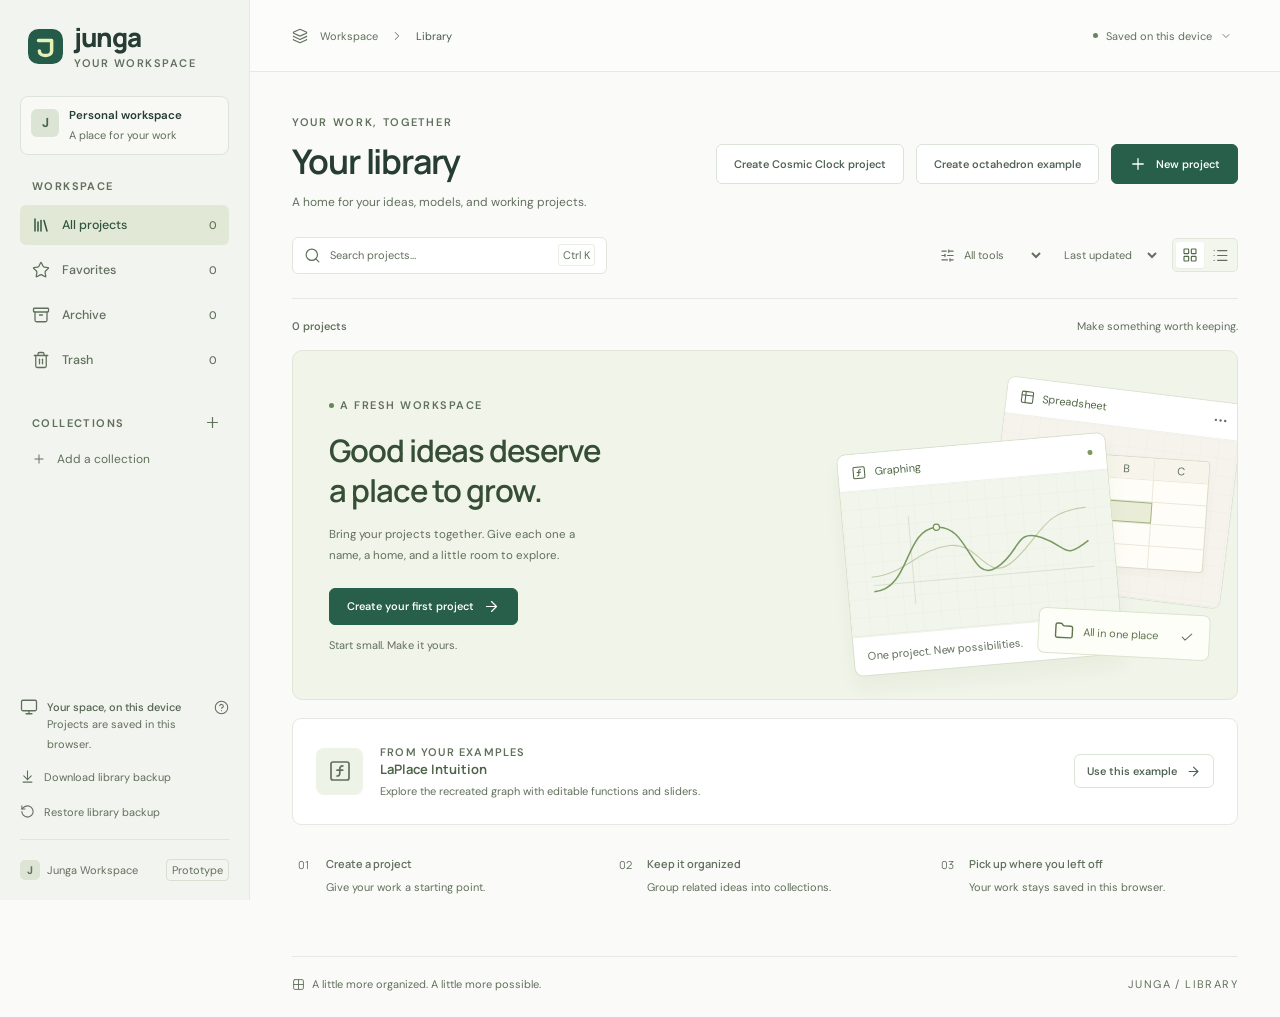
==== JungaWorkspace/index.html @ 8c6bad1d "Vendor Junga Workspace's built output instead of the source submodule The submodule tracked JungaWor" ====
<!doctype html>
<html lang="en">
  <head>
    <meta charset="UTF-8" />
    <meta name="viewport" content="width=device-width, initial-scale=1.0" />
    <meta name="theme-color" content="#f7f8f5" />
    <meta
      name="description"
      content="Your projects, models, and ideas, together in Junga Workspace."
    />
    <link rel="icon" type="image/svg+xml" href="./favicon.svg" />
    <title>Junga Workspace</title>
    <script type="module" crossorigin src="./assets/index-JwbHc0Yr.js"></script>
    <link rel="stylesheet" crossorigin href="./assets/index-D4PPomew.css">
  </head>
  <body>
    <div id="root"></div>
  </body>
</html>
---- JungaWorkspace/assets/index-D4PPomew.css ----
.code-project-overview{grid-template-columns:minmax(0,1.1fr) minmax(0,1fr);gap:32px;margin-top:32px;display:grid}.code-project-overview section>p{color:var(--muted);margin-bottom:20px;line-height:1.7}.code-project-overview .code-manifest-version{margin:22px 0 12px;font-size:12px}.code-project-overview .code-inventory{border:1px solid var(--border);background:#fff;border-radius:10px;margin:10px 0;overflow:hidden}.code-project-overview .code-inventory summary{cursor:pointer;padding:16px;font-weight:600}.code-project-overview .code-inventory summary span{float:right;color:var(--muted);font-size:12px;font-weight:400}.code-project-overview .code-inventory ul{margin:0;padding:0 16px 16px;list-style:none}.code-project-overview .code-inventory li{border-top:1px solid var(--border);padding:12px 0}.code-project-overview code{overflow-wrap:anywhere;font-size:11px}.code-project-overview .code-inventory p{color:var(--muted);margin-top:5px;font-size:12px;line-height:1.6}.code-project-overview .code-source-link{color:var(--green);margin:16px 0;text-decoration:underline;display:block}.code-project-overview .code-repository-note{background:var(--soft);border-radius:8px;padding:16px;font-size:12px}.code-project-overview .code-output-card{border:1px solid var(--border);background:#fff;border-radius:12px;margin:20px 0;overflow:hidden}.code-project-overview .code-output-art{background:radial-gradient(#213746,#0c1720 75%);place-items:center;height:160px;display:grid}.code-project-overview .code-output-art>div{background:linear-gradient(90deg,#0000 35%,#020914ed),url(../assets/cosmic-clock/earth-day.jpg) 50%/250px 125px;border-radius:50%;width:124px;height:124px;transform:rotate(-23.4deg);box-shadow:-2px 0 10px #519bba66,inset 10px 0 18px #59a8d133}.code-project-overview .code-output-body{padding:22px}.code-project-overview .code-output-medium{color:var(--muted);justify-content:space-between;font-size:11px;display:flex}.code-project-overview .code-output-medium span{background:var(--soft);color:var(--green);border-radius:9px;padding:2px 8px}.code-project-overview .code-output-body h3{margin:12px 0 8px;font-size:23px}.code-project-overview .code-output-body p{color:var(--muted);line-height:1.7}.code-project-overview .code-output-actions{flex-wrap:wrap;gap:10px;margin-top:20px;display:flex}.code-output-settings .code-settings-grid{grid-template-columns:repeat(auto-fit,minmax(160px,1fr));gap:12px;display:grid}.code-output-settings .code-check{flex-direction:row;align-items:center;gap:10px;margin-top:14px}.code-output-settings .code-check input{width:18px;height:18px}.code-output-settings .field-hint{margin-bottom:12px}.project-art.code-art{color:#f0f3e7;background:radial-gradient(#324f43,#1b3429);place-items:center;font:48px monospace;display:grid}@media (width<=1000px){.code-project-overview{grid-template-columns:1fr}}@font-face{font-family:DM Mono;font-style:normal;font-display:swap;font-weight:400;src:url(./dm-mono-latin-ext-400-normal-C2zvOubV.woff2)format("woff2"),url(./dm-mono-latin-ext-400-normal-1aZr6b2b.woff)format("woff");unicode-range:U+100-2BA,U+2BD-2C5,U+2C7-2CC,U+2CE-2D7,U+2DD-2FF,U+304,U+308,U+329,U+1D00-1DBF,U+1E00-1E9F,U+1EF2-1EFF,U+2020,U+20A0-20AB,U+20AD-20C0,U+2113,U+2C60-2C7F,U+A720-A7FF}@font-face{font-family:DM Mono;font-style:normal;font-display:swap;font-weight:400;src:url(./dm-mono-latin-400-normal-4GdczIuU.woff2)format("woff2"),url(./dm-mono-latin-400-normal--0xN8mdc.woff)format("woff");unicode-range:U+??,U+131,U+152-153,U+2BB-2BC,U+2C6,U+2DA,U+2DC,U+304,U+308,U+329,U+2000-206F,U+20AC,U+2122,U+2191,U+2193,U+2212,U+2215,U+FEFF,U+FFFD}@font-face{font-family:Instrument Serif;font-style:normal;font-display:swap;font-weight:400;src:url(./instrument-serif-latin-ext-400-normal-C2je3j2s.woff2)format("woff2"),url(./instrument-serif-latin-ext-400-normal-CFCUzsTy.woff)format("woff");unicode-range:U+100-2BA,U+2BD-2C5,U+2C7-2CC,U+2CE-2D7,U+2DD-2FF,U+304,U+308,U+329,U+1D00-1DBF,U+1E00-1E9F,U+1EF2-1EFF,U+2020,U+20A0-20AB,U+20AD-20C0,U+2113,U+2C60-2C7F,U+A720-A7FF}@font-face{font-family:Instrument Serif;font-style:normal;font-display:swap;font-weight:400;src:url(./instrument-serif-latin-400-normal-DnYpCC2O.woff2)format("woff2"),url(./instrument-serif-latin-400-normal-BVbkICAY.woff)format("woff");unicode-range:U+??,U+131,U+152-153,U+2BB-2BC,U+2C6,U+2DA,U+2DC,U+304,U+308,U+329,U+2000-206F,U+20AC,U+2122,U+2191,U+2193,U+2212,U+2215,U+FEFF,U+FFFD}.output-page{background:#080f15;min-height:100dvh}.output-header{z-index:3;color:#263c34;background:#fafbf9;border-bottom:1px solid #e4e9e2;flex-wrap:wrap;justify-content:space-between;align-items:center;gap:14px;min-height:64px;padding:18px 32px;display:flex;position:sticky;top:0}.output-header a,.output-header span{align-items:center;gap:8px;display:inline-flex}.output-header a{font-weight:600}.output-header span{font-size:12px}.output-page .empty-state{background:#fafbf9;padding:100px 24px}.cosmic-clock-viewer{color:#eef0e9;background:radial-gradient(at 38% 35%,#152330 0%,#0a131d 43%,#080f15 75%);min-height:calc(100dvh - 64px);padding:38px clamp(20px,4vw,64px) 24px}.cosmic-clock-viewer .cc-eyebrow{letter-spacing:.2em;color:#bdc9ce;font-size:10px;font-weight:500}.cosmic-clock-viewer .cc-intro{max-width:780px}.cosmic-clock-viewer .cc-intro h1{letter-spacing:-.025em;margin:8px 0;font-family:Instrument Serif,Georgia,serif;font-size:clamp(42px,5vw,70px);font-weight:400;line-height:1}.cosmic-clock-viewer .cc-intro>p:last-child{color:#bdc9ce;max-width:620px;line-height:1.7}.cosmic-clock-viewer .cc-experience{grid-template-columns:minmax(0,1fr) 300px;align-items:center;gap:32px;display:grid}.cosmic-clock-viewer .cc-globe-wrap{min-width:0;position:relative}.cosmic-clock-viewer .cc-globe{touch-action:none;cursor:grab;outline-offset:-3px;border-radius:16px;width:100%;height:clamp(430px,60vh,680px);position:relative}.cosmic-clock-viewer .cc-globe:active{cursor:grabbing}.cosmic-clock-viewer .cc-globe canvas{position:absolute;inset:0;width:100%!important;height:100%!important}.cosmic-clock-viewer .cc-globe:focus-visible{outline:2px solid #d9ba83}.cosmic-clock-viewer .cc-instructions{text-align:center;color:#afbec8;margin:0 0 14px;font-size:11px;line-height:1.8}.cosmic-clock-viewer button,.cosmic-clock-viewer input,.cosmic-clock-viewer select{color:#ecede8;background:#15212c;border:1px solid #52606a;border-radius:7px;min-height:40px;padding:9px 12px}.cosmic-clock-viewer input::placeholder{color:#aebdc8}.cosmic-clock-viewer input,.cosmic-clock-viewer select{--lightningcss-light: ;--lightningcss-dark:initial;color-scheme:dark;width:100%;min-width:0}.cosmic-clock-viewer label{color:#c5ced1;flex-direction:column;gap:7px;font-size:12px;display:flex}.cosmic-clock-viewer button:hover{background:#263846}.cosmic-clock-viewer button[aria-pressed=true]{color:#f8d6a0;background:#302e27;border-color:#b99a69}.cosmic-clock-viewer :is(button,a,input,select,summary):focus-visible{outline-offset:3px;outline:2px solid #f8d6a0}.cosmic-clock-viewer .cc-view-actions{flex-wrap:wrap;justify-content:center;gap:10px;display:flex}.cosmic-clock-viewer .cc-loading{text-align:center;pointer-events:none;background:#13212ce8;border:1px solid #3a4b57;border-radius:12px;padding:24px;line-height:1.6;position:absolute;inset:36% 10% auto}.cosmic-clock-viewer .cc-tooltip{pointer-events:none;background:#14232feb;border:1px solid #76838b;border-radius:8px;gap:6px;width:176px;padding:10px 14px;display:grid;position:absolute}.cosmic-clock-viewer .cc-tooltip span{color:#f8d6a0;font-family:DM Mono,monospace}.cosmic-clock-viewer .cc-inspector{border-left:1px solid #394754;padding:28px 0 28px 28px}.cosmic-clock-viewer .cc-inspector h2{margin:14px 0 4px;font-family:Instrument Serif,Georgia,serif;font-size:38px;font-weight:400}.cosmic-clock-viewer .cc-zone-id{color:#bac8d0;overflow-wrap:anywhere;font-size:11px}.cosmic-clock-viewer .cc-local-time{letter-spacing:-.055em;margin:24px 0 8px;font-family:DM Mono,monospace;font-size:clamp(28px,3.4vw,43px)}.cosmic-clock-viewer .cc-inspector>p{line-height:1.6}.cosmic-clock-viewer .cc-offset{color:#f8d6a0;justify-content:space-between;margin-top:12px;font-size:12px;display:flex}.cosmic-clock-viewer .cc-selection-hint{color:#bac8d0;min-height:55px;margin:18px 0;font-size:12px}.cosmic-clock-viewer .cc-search{margin-top:22px}.cosmic-clock-viewer .cc-facts{color:#bac8d0;border-top:1px solid #394754;justify-content:space-between;margin-top:25px;padding-top:20px;font-size:11px;display:flex}.cosmic-clock-viewer .cc-facts span{gap:6px;display:grid}.cosmic-clock-viewer .cc-facts strong{color:#e5e6df;font-size:19px;font-weight:400}.cosmic-clock-viewer .cc-time-controls{border-block:1px solid #394754;flex-wrap:wrap;justify-content:space-between;align-items:end;gap:24px;margin-top:28px;padding:25px 0;display:flex}.cosmic-clock-viewer .cc-moment{align-self:center;gap:12px;display:grid}.cosmic-clock-viewer .cc-moment time{font-family:DM Mono,monospace;font-size:12px}.cosmic-clock-viewer .cc-playback,.cosmic-clock-viewer .cc-date-form{flex-wrap:wrap;align-items:end;gap:8px;display:flex}.cosmic-clock-viewer .cc-playback label{min-width:112px}.cosmic-clock-viewer .cc-date-form [role=alert]{color:#ffbea8;flex-basis:100%}.cosmic-clock-viewer .cc-footer{color:#afbec8;flex-wrap:wrap;justify-content:space-between;gap:16px;margin-top:20px;font-size:11px;line-height:1.8;display:flex}.cosmic-clock-viewer .cc-footer details{max-width:650px}.cosmic-clock-viewer .cc-footer summary{cursor:pointer;color:#e5e6df}.cosmic-clock-viewer .cc-footer details p{margin-top:12px}.cosmic-clock-viewer .cc-footer a{color:#f8d6a0;margin:12px 16px 0 0;text-decoration:underline;display:inline-block}@media (width<=760px){.output-header{padding:16px 20px}.output-header span{flex-basis:100%}.cosmic-clock-viewer{padding-top:26px}.cosmic-clock-viewer .cc-experience{grid-template-columns:1fr;gap:28px}.cosmic-clock-viewer .cc-globe{height:390px}.cosmic-clock-viewer .cc-inspector{border-top:1px solid #394754;border-left:0;padding:26px 0 0}.cosmic-clock-viewer .cc-local-time{font-size:44px}.cosmic-clock-viewer .cc-time-controls{flex-direction:column;align-items:stretch}.cosmic-clock-viewer .cc-moment{align-self:start}.cosmic-clock-viewer .cc-date-form label{flex:1}}.sr-only{clip-path:inset(50%);white-space:nowrap;border:0;width:1px;height:1px;margin:-1px;padding:0;position:absolute;overflow:hidden}.expression-row.drop-target{box-shadow:inset 0 3px #27664c}.expression-row.is-dragging{opacity:.5}.entry-drag-handle{cursor:grab;touch-action:none;flex-shrink:0}.entry-drag-handle:active{cursor:grabbing}.slider-playback{align-items:center;gap:4px;display:flex}.slider-playback>.icon-button{flex-shrink:0;width:28px;height:28px}.slider-playback .parameter-range{flex:1;min-width:0}.parameter-extents.playback-extents{padding-left:64px}.animation-settings{color:#425839;background:#fff;border:1px solid #dce4d7;border-radius:7px;margin:8px 0;padding:12px;font-size:11px;box-shadow:0 3px 12px #213d2310}.animation-speed{align-items:center;gap:10px;display:flex}.animation-speed>span{margin-right:auto}.animation-speed output{text-align:center;min-width:34px}.animation-settings p{margin:5px 0 10px}.animation-settings label{flex-wrap:wrap;align-items:center;gap:7px;display:flex}.animation-settings select{max-width:100%;font:inherit;color:inherit;background:#fff;border:1px solid #dce4d7;border-radius:4px;padding:6px}.expression-options .color-picker{border:0;min-width:0;margin:12px 0 0;padding:0}.color-picker legend{color:#425839;padding:0;font-size:11px}.color-picker>div{grid-template-columns:repeat(3,minmax(0,1fr));gap:5px;margin-top:7px;display:grid}.expression-options .color-picker label{cursor:pointer;color:#425839;border:1px solid #dde5d9;border-radius:5px;justify-content:flex-start;gap:4px;margin:0;padding:6px 4px;font-size:11px;position:relative}.color-picker label:has(:checked){outline-offset:-2px;background:#eef4e8;outline:2px solid #53764b}.color-picker label:has(:focus-visible){outline-offset:1px;outline:3px solid #31598c}.expression-options .color-picker input{opacity:0;width:1px;height:1px;padding:0;position:absolute}.color-swatch{border-radius:50%;flex-shrink:0;width:12px;height:12px}.curve-label.interactive-label{cursor:grab;-webkit-user-select:none;user-select:none;touch-action:none}.curve-label.interactive-label:active{cursor:grabbing}.curve-label.interactive-label:focus-visible{outline:2px solid #31598c}.label-manager{z-index:5;color:#395335;background:#fff;border:1px solid #bccdb3;border-radius:9px;width:min(285px,100% - 70px);max-height:calc(100% - 28px);padding:14px;font-size:12px;position:absolute;top:14px;left:14px;overflow-y:auto;box-shadow:0 7px 28px #243b2529}.label-manager header{justify-content:space-between;align-items:center;margin-bottom:12px;display:flex}.label-manager h3{margin:0;font-size:14px}.label-manager label{flex-wrap:wrap;align-items:center;gap:7px;margin-bottom:12px;display:flex}.label-manager label>span{margin-left:auto}.label-manager input:not([type=range]),.label-manager select{width:100%;font:inherit;color:inherit;background:#fff;border:1px solid #d5dfcf;border-radius:4px;padding:7px}.label-manager input[type=range]{accent-color:#36664d;width:100%}.label-rotation{align-items:center;gap:10px;display:flex}.label-rotation label{flex:1}.label-manager p{font-size:11px;line-height:1.5}.label-manager footer{justify-content:flex-end;gap:8px;margin-top:14px;display:flex}.label-manager .button{height:auto;padding:8px 12px;font-size:11px}.calculator-main{max-width:none;padding:28px 28px 24px}.calculator-heading{justify-content:space-between;align-items:center;gap:18px;margin-bottom:24px;display:flex}.calculator-heading .back-link{margin-bottom:19px}.calculator-heading .eyebrow{margin-bottom:5px;font-size:11px}.calculator-heading h1{overflow-wrap:anywhere;font-size:27px}.calculator-actions{align-items:center;gap:16px;display:flex}.calculator-actions .button{height:35px;font-size:11px}.history-buttons{border-right:1px solid var(--border);gap:4px;padding-right:13px;display:flex}.graph-workbench{background:#fff;border:1px solid #dce4d7;border-radius:9px;grid-template-columns:310px minmax(0,1fr);display:grid;overflow:hidden}.expression-panel{background:#fcfdfb;border-right:1px solid #dce4d7;flex-direction:column;min-width:0;display:flex}.expression-panel-heading{justify-content:space-between;align-items:center;padding:18px 18px 14px;display:flex}.expression-panel-heading h2{color:#365240;font-size:14px;font-weight:650}.expression-panel-heading>span{color:#64765c;font-size:11px}.graph-add-bar{border-bottom:1px solid #e1e7dc;flex-wrap:wrap;gap:5px;padding:0 12px 15px;display:flex}.graph-add-bar>button{color:#527043;background:#fff;border:1px solid #dce4d7;border-radius:5px;flex:auto;justify-content:center;align-items:center;gap:5px;height:31px;padding:0 5px;font-size:11px;display:flex}.graph-add-bar>button:hover{background:#eef4e8}.expression-list{scrollbar-width:thin;scrollbar-color:#bfcbb6 transparent;max-height:565px;overflow-y:auto}.expression-row{background:#fff;border-bottom:1px solid #e5eadf;padding:14px 17px 15px;position:relative}.expression-row:last-child{border-bottom:0}.expression-row.parameter{background:#f7f9f3}.expression-row.note{background:#fcfbf5}.expression-row.has-error{background:#fff8f5}.expression-row-top{align-items:center;gap:8px;min-height:23px;margin-bottom:9px;display:flex}.expression-number{font-variant-numeric:tabular-nums;color:#596b50;font-size:11px}.entry-kind{letter-spacing:1.2px;color:#596e4d;font-size:11px;font-weight:600}.expression-row-top .icon-button{color:#6a7a60;width:25px;height:23px}.expression-row-top .curve-visibility,.expression-row-top .delete-entry{margin-left:auto}.expression-row-top .curve-visibility+.delete-entry{margin-left:0}.expression-row-top .delete-entry:hover{color:#a34537;background:#faeee8}.formula-input{letter-spacing:-.2px;color:#263f32;background:0 0;border:1px solid #0000;border-radius:4px;width:100%;min-width:0;padding:7px 6px;font-family:Cambria Math,Consolas,monospace;font-size:17px;line-height:1.5}.formula-input:hover{background:#fbfcf8;border-color:#dce5d3}.formula-input:focus{background:#fff;border-color:#80a469;outline:0;box-shadow:0 0 0 2px #dce9d1}.formula-input::placeholder{color:#738368}.formula-input[aria-invalid=true]{border-color:#dcb1a4}.expression-error{color:#963e2c;overflow-wrap:anywhere;margin:9px 0 0;font-size:11px;line-height:1.6}.expression-options{margin-top:9px}.expression-options>summary,.parameter-settings>summary{color:#586f4b;cursor:pointer;align-items:center;gap:6px;width:fit-content;font-size:11px;list-style:none;display:flex}.expression-options>summary::-webkit-details-marker{display:none}.parameter-settings>summary::-webkit-details-marker{display:none}.expression-options[open]>summary{margin-bottom:11px}.expression-options label{color:#607653;justify-content:space-between;align-items:center;gap:10px;margin-top:8px;font-size:11px;display:flex}.expression-options input,.expression-options select{color:#4f6d42;background:#fff;border:1px solid #dbe4d1;border-radius:4px;width:180px;max-width:75%;padding:7px;font-size:11px}.constant-result{color:#537244;margin-top:12px;font-family:Consolas,monospace;font-size:12px}.parameter-definition{color:#3a5432;align-items:center;gap:9px;margin:2px 0 12px;font-family:Cambria Math,Georgia,serif;font-size:19px;display:flex}.parameter-definition input{background:#fff;border:1px solid #dce4d2;border-radius:4px;width:85px;min-width:0;padding:5px 7px;font-family:inherit;font-size:17px}.parameter-definition .parameter-name{text-align:center;background:0 0;border-color:#0000;width:60px;font-style:italic}.parameter-definition .parameter-name:hover,.parameter-definition .parameter-name:focus{background:#fff;border-color:#9caf8c}.parameter-kind{color:#637358;margin-left:auto;font-family:DM Sans Variable,sans-serif;font-size:11px}.parameter-range{accent-color:#36664d;cursor:pointer;width:100%;height:18px;margin:1px 0}.parameter-extents{color:#627451;font-variant-numeric:tabular-nums;justify-content:space-between;margin-bottom:12px;padding:0 2px;font-size:11px;display:flex}.parameter-settings[open]>summary{margin-bottom:14px}.parameter-limits{grid-template-columns:repeat(3,minmax(0,1fr));gap:8px;display:grid}.parameter-limits label{color:#607352;font-size:11px;display:block}.parameter-limits input{color:#365329;background:#fff;border:1px solid #d6e0ce;border-radius:4px;width:100%;margin-top:6px;padding:7px 5px;font-size:11px}.constant-option{color:#58704a;align-items:center;gap:7px;margin:13px 0;font-size:11px;display:flex}.constant-option input{accent-color:#36664d}.parameter-settings .button{width:100%;height:29px;font-size:11px}.expression-row.note textarea{resize:vertical;color:#6b603f;background:0 0;border:1px solid #0000;border-radius:4px;width:100%;min-height:76px;padding:6px;font-size:12px;line-height:1.7;display:block}.expression-row.note textarea:focus{background:#fffefb;border-color:#c4b98f;outline:0}.expression-row.note textarea::placeholder{color:#766b4d}.expression-panel-footer{background:#f5f8ef;border-top:1px solid #e0e7d7;flex-direction:column;gap:11px;margin-top:auto;padding:14px 17px;display:flex}.expression-panel-footer .text-button{justify-content:space-between;padding:0;font-size:11px}.expression-panel-footer>span{color:#607253;align-items:center;gap:5px;font-size:11px;display:flex}.expression-panel-footer>p,.expressions-empty{color:#65785a;padding:15px;font-size:12px;line-height:1.7}.graph-canvas-column{background:#fff;flex-direction:column;min-width:0;display:flex}.graph-display-options{background:#fcfdfb;border-bottom:1px solid #e1e7db;align-items:center;gap:18px;height:48px;padding:0 18px;display:flex}.graph-display-options label{color:#5d7151;white-space:nowrap;cursor:pointer;align-items:center;gap:5px;font-size:11px;display:flex}.graph-display-options input{accent-color:#3c6b4b}.graph-display-options>span{color:#67785b;text-align:right;margin-left:auto;font-size:11px}.graph-plot{flex-direction:column;flex:1;min-width:0;display:flex}.plot-heading{color:#697b5c;justify-content:space-between;gap:12px;padding:15px 18px;font-size:11px;display:flex}.plot-heading>span:first-child{letter-spacing:1.2px;align-items:center;gap:7px;font-size:11px;font-weight:600;display:flex}.plot-stage{flex:1;height:calc(100vh - 305px);min-height:480px;max-height:800px;position:relative;overflow:hidden}.plot-svg{touch-action:none;cursor:crosshair;background:#fff;width:100%;height:100%;display:block;position:absolute;inset:0}.plot-svg:focus-visible{outline-offset:-3px}.is-panning .plot-svg{cursor:grabbing}.plot-grid line{stroke:#e7ece4;stroke-width:1px}.plot-axes line{stroke:#8f9f86;stroke-width:1.2px}.plot-ticks{fill:#607255;font-family:DM Sans Variable,sans-serif;font-size:11px}.plot-ticks text{paint-order:stroke;stroke:#fff;stroke-width:4px;stroke-linejoin:round}.curve-label{paint-order:stroke;stroke:#fff;stroke-width:4px;stroke-linejoin:round;font-family:Cambria Math,Georgia,serif;font-size:13px}.trace-line{stroke:#bac8ad;stroke-dasharray:4 4;pointer-events:none}.plot-controls{background:#fff;border:1px solid #d6e1cc;border-radius:7px;flex-direction:column;display:flex;position:absolute;top:12px;right:15px;overflow:hidden;box-shadow:0 2px 8px #263c340a}.plot-controls>button{color:#5f7950;border-bottom:1px solid #e4ebdc;place-items:center;width:33px;height:34px;padding:0;display:grid}.plot-controls>button:last-child{border:0}.plot-controls>button:hover{color:#355b29;background:#eff5e9}.plot-controls>button:focus-visible{outline-offset:-3px}.plot-empty{pointer-events:none;text-align:center;flex-direction:column;justify-content:center;align-items:center;gap:10px;padding:50px;display:flex;position:absolute;inset:0}.plot-empty>span{color:#708d56;background:#f6f9f0;border:1px solid #dce5d3;border-radius:12px;place-items:center;width:50px;height:50px;margin-bottom:8px;font-family:Georgia,serif;font-size:29px;font-style:italic;display:grid}.plot-empty>strong{color:#4f6a3f;background:#fffd;padding:4px 6px;font-family:Manrope Variable,sans-serif;font-size:18px;font-weight:600}.plot-empty>p{color:#667c56;background:#fffd;max-width:250px;font-size:12px;line-height:1.7}.plot-footer{color:#64795a;background:#fcfdfb;border-top:1px solid #e8ede2;justify-content:space-between;gap:15px;padding:13px 17px;font-size:11px;display:flex}.plot-footer>span:first-child{align-items:center;gap:7px;display:flex}.plot-footer>span:last-child{white-space:nowrap}.trace-readout{color:#677b5b;font-variant-numeric:tabular-nums;border-top:1px solid #e8ede2;flex-wrap:wrap;align-items:center;gap:10px 15px;min-height:42px;padding:12px 18px;font-size:11px;display:flex}.trace-readout>strong{color:#405d35;font-weight:600}.trace-readout>span{align-items:center;gap:5px;display:flex}.trace-readout i{border-radius:50%;width:6px;height:6px;display:inline-block}.plot-warnings{color:#864b31;background:#fff4ec;padding:13px 17px;font-size:11px;line-height:1.7}.bounds-panel{z-index:4;background:#fff;border:1px solid #d7e1cd;border-radius:7px;width:250px;padding:17px;position:absolute;top:16px;right:58px;box-shadow:0 5px 18px #263c341a}.bounds-panel h3{color:#446535;margin-bottom:13px;font-size:13px}.bounds-panel>div{grid-template-columns:1fr 1fr;gap:10px;display:grid}.bounds-panel label{color:#607a52;font-size:11px}.bounds-panel input{border:1px solid #dce5d4;border-radius:4px;width:100%;min-width:0;margin-top:4px;padding:7px;font-size:12px;display:block}.bounds-panel .button{float:right;height:30px;margin-top:14px;padding:0 10px;font-size:11px}.bounds-panel>.text-button{margin-top:14px;font-size:11px}.bounds-panel p{color:#934832;margin-top:10px;font-size:11px;line-height:1.6}.graph-help{background:#f1f5e9;border:1px solid #dce5d1;border-radius:7px;margin-bottom:20px;padding:23px}.graph-help>div:first-child{justify-content:space-between;align-items:center;gap:10px;display:flex}.graph-help h2{color:#426333;font-size:16px;font-weight:600}.graph-help p{color:#526b43;margin-top:10px;font-size:12px;line-height:1.8}.graph-help code{color:#35572a;background:#e5edda;border-radius:3px;padding:2px 4px;font-family:Consolas,monospace;font-size:12px}.help-examples{grid-template-columns:repeat(2,minmax(0,1fr));gap:7px 20px;margin:15px 0;display:grid}.help-examples p{flex-direction:column;align-items:flex-start;gap:5px;margin-top:0;display:flex}.help-examples span{font-size:11px}.example-confirm{background:#f2f7e9;border:1px solid #bacdad;border-radius:7px;align-items:center;gap:12px;margin-top:18px;padding:20px;display:flex}.example-confirm>div{flex:1}.example-confirm strong{color:#41662f;font-size:13px;font-weight:600}.example-confirm p{color:#617852;margin-top:5px;font-size:11px;line-height:1.7}.open-calculator{height:34px;margin-top:20px;font-size:11px}@media (width>=1600px){.calculator-main{padding:32px 38px}.graph-workbench{grid-template-columns:340px minmax(0,1fr)}.expression-list{max-height:calc(100vh - 360px)}}@media (width<=1150px){.calculator-main{padding:24px 20px}.graph-workbench{grid-template-columns:280px minmax(0,1fr)}.graph-display-options>span{display:none}.calculator-actions{gap:8px}.calculator-actions .button{padding:0 10px;font-size:11px}.calculator-heading h1{font-size:24px}.expression-row{padding:13px}.graph-add-bar{gap:4px;padding-left:8px;padding-right:8px}.graph-add-bar>button{font-size:11px}.plot-heading{gap:6px;padding:12px;font-size:11px}.plot-heading>span:first-child{font-size:11px}.plot-footer{padding:12px 10px;font-size:11px}.trace-readout{padding:12px;font-size:11px}.bounds-panel{width:220px;right:53px}.history-buttons{padding-right:7px}}@media (width<=950px){.calculator-heading{flex-wrap:wrap;align-items:flex-start}.calculator-actions{margin-left:auto}.graph-workbench{grid-template-columns:minmax(0,1fr)}.graph-canvas-column{grid-row:1}.expression-panel{border-top:1px solid #dce4d7;border-right:0}.expression-list{grid-template-columns:repeat(2,minmax(0,1fr));max-height:none;display:grid}.expression-row{border-right:1px solid #e5eadf}.plot-stage{height:390px;min-height:390px;max-height:390px}.graph-display-options>span{display:block}.expression-panel-heading{padding:16px}.graph-add-bar{justify-content:flex-start;padding-left:16px}.graph-add-bar>button{flex:0 auto;gap:6px;padding:0 13px;font-size:11px}.expression-panel-footer{flex-direction:row;justify-content:space-between;display:flex}.plot-heading,.plot-heading>span:first-child,.plot-footer,.trace-readout,.calculator-actions .button{font-size:11px}.graph-workbench .formula-input{font-size:16px}}@media (width<=520px){.calculator-main{padding:20px 12px}.calculator-heading{gap:10px;margin-bottom:17px}.calculator-heading h1{font-size:23px}.calculator-heading .back-link{margin-bottom:17px}.calculator-actions{justify-content:space-between;width:100%;margin-left:0}.calculator-actions .button{padding:0 11px;font-size:11px}.calculator-heading .eyebrow{font-size:11px}.graph-display-options{gap:14px;height:43px;padding:0 12px}.graph-display-options>span{max-width:100px;font-size:11px}.graph-display-options label{font-size:11px}.plot-stage{height:350px;min-height:350px;max-height:350px}.plot-controls{top:9px;right:10px}.plot-footer{gap:6px;font-size:11px}.trace-readout{font-size:11px}.expression-list{grid-template-columns:minmax(0,1fr)}.expression-row{border-right:0;padding:14px 17px}.expression-row-top .icon-button{width:30px;height:28px}.graph-add-bar>button{flex:1;height:34px;padding:0 8px;font-size:11px}.entry-kind{font-size:11px}.formula-input{font-size:17px!important}.expression-options>summary,.parameter-settings>summary,.parameter-kind,.parameter-extents{font-size:11px}.expression-panel-footer{flex-wrap:wrap;font-size:11px}.expression-panel-footer .text-button{font-size:11px}.help-examples{grid-template-columns:minmax(0,1fr)}.graph-help{padding:16px}.graph-help p,.graph-help code{font-size:11px}.bounds-panel{width:245px;padding:14px;right:50px}.example-confirm{flex-wrap:wrap;padding:17px}.example-confirm>div{flex-basis:100%}.plot-empty{padding:45px 25px}.plot-empty>strong{font-size:16px}}.spreadsheet-main{max-width:none;padding:28px}.sheet-editor .sr-only{clip:rect(0, 0, 0, 0);white-space:nowrap;border:0;width:1px;height:1px;margin:-1px;padding:0;position:absolute;overflow:hidden}.sheet-heading{justify-content:space-between;align-items:center;gap:20px;margin-bottom:24px;display:flex}.sheet-heading .back-link{margin-bottom:19px}.sheet-heading .eyebrow{margin-bottom:5px;font-size:11px}.sheet-heading h1{overflow-wrap:anywhere;font-size:27px}.sheet-heading-actions{align-items:center;gap:5px;display:flex}.sheet-heading-actions .button{margin-left:12px;font-size:12px}.sheet-workbench{background:#fff;border:1px solid #d7e1d3;border-radius:8px;overflow:hidden}.sheet-toolbar{background:#f7f9f4;border-bottom:1px solid #dfe6d9;flex-wrap:wrap;align-items:center;gap:8px;padding:10px 12px;display:flex}.sheet-tool-group{border-right:1px solid #dce4d5;align-items:center;gap:3px;padding-right:9px;display:flex}.sheet-tool-group button{color:#3f5d3e;border-radius:4px;justify-content:center;align-items:center;gap:5px;min-width:30px;height:30px;padding:0 7px;font-size:12px;display:flex}.sheet-tool-group button:hover{background:#e7eee0}.sheet-tool-group button[aria-pressed=true]{color:#244a30;background:#dfead5}.sheet-toolbar select{color:#415b38;background:#fff;border:1px solid #d8e1d0;border-radius:4px;max-width:165px;padding:6px 8px;font-size:12px}.sheet-show-formulas{color:#526b44;cursor:pointer;align-items:center;gap:6px;margin-left:auto;font-size:12px;display:flex}.sheet-show-formulas input{accent-color:#2f6246}.formula-bar{border-bottom:1px solid #dbe4d6;align-items:center;gap:10px;min-height:43px;padding-right:10px;display:flex}.formula-bar form{color:#5f7454;border-right:1px solid #e1e7dc;flex-shrink:0;align-items:center;width:115px;padding-right:10px;display:flex}.formula-bar form input{color:#345b40;background:#fff;border:0;width:90px;padding:12px;font-size:12px;font-weight:600}.formula-symbol{color:#66765b;padding:0 3px;font-family:Georgia,serif;font-size:19px;font-style:italic}.formula-entry{background:#fff;border:0;flex:1;width:0;min-width:0;padding:11px 5px;font-family:Consolas,monospace;font-size:13px}.formula-entry::placeholder{color:#63765b;font-family:DM Sans Variable,sans-serif;font-size:12px}.formula-bar input:focus-visible{outline-offset:-3px}.sheet-grid-scroll{scrollbar-width:thin;scrollbar-color:#bac9b2 #f7f9f4;height:calc(100vh - 355px);min-height:320px;max-height:850px;overflow:auto}.sheet-grid{border-collapse:separate;border-spacing:0;table-layout:fixed;width:max-content;font-size:var(--design-sheet-font-size,13px);-webkit-user-select:none;user-select:none}.sheet-grid th,.sheet-grid td{height:var(--design-row-height,32px);border-bottom:1px solid #e4e9e0;border-right:1px solid #e4e9e0;padding:0;position:relative}.sheet-grid th{text-align:center;color:#5a6e4d;background:#f5f7f1;font-size:11px;font-weight:500}.sheet-grid thead th{z-index:3;border-bottom-color:#cedbc5;position:sticky;top:0}.sheet-grid tbody th{z-index:2;border-right-color:#cedbc5;width:44px;position:sticky;left:0}.sheet-grid .sheet-corner{z-index:4;left:0}.sheet-grid th>button{place-items:center;width:100%;height:31px;padding:0;font-size:11px;display:grid}.sheet-grid th.selected-header{color:#315b39;background:#e0ebd9;font-weight:650}.sheet-grid th>.column-resize{cursor:col-resize;z-index:1;touch-action:none;width:9px;height:31px;position:absolute;top:0;right:-3px}.column-resize:hover,.column-resize:focus-visible{background:#a9c59e}.sheet-grid td{color:#2e4136;cursor:cell;background:#fff;scroll-margin-top:35px;scroll-margin-left:47px}.sheet-grid td>span{white-space:pre;text-overflow:ellipsis;height:31px;padding:7px 9px;line-height:17px;display:block;overflow:hidden}.sheet-grid td.formula-cell:not(.cell-error){color:#225b42}.sheet-grid td.selected-cell{background-image:linear-gradient(#dcebd644,#dcebd644)}.sheet-grid td.active-cell{z-index:1;box-shadow:inset 0 0 0 2px #357252}.sheet-grid td:focus-visible{outline:none;box-shadow:inset 0 0 0 2px #357252}.sheet-grid td.cell-error{color:#a53b2e}.sheet-grid td.cell-error:after{content:"";border-top:6px solid #ab4738;border-left:6px solid #0000;width:0;height:0;position:absolute;top:0;right:0}.cell-editor{-webkit-user-select:text;user-select:text;background:#fff;border:2px solid #357252;width:100%;height:31px;padding:6px 8px;font-family:inherit;font-size:13px;outline:none!important}.sheet-bottom-bar{color:#5b714d;background:#f6f8f1;border-top:1px solid #d7e1cf;align-items:center;gap:17px;min-height:44px;padding:0 15px;font-size:11px;display:flex}.worksheet-label{color:#345c3e;border-bottom:3px solid #37694b;align-self:stretch;align-items:center;gap:8px;padding:0 8px;font-size:12px;font-weight:600;display:flex}.sheet-grow{align-items:center;gap:8px;display:flex}.sheet-grow button{color:#4e6c40;border-radius:4px;align-items:center;gap:4px;padding:6px;font-size:11px;display:flex}.sheet-grow button:hover{background:#e3ebda}.sheet-bottom-bar>span:last-child{margin-left:auto}.sheet-status{color:#5b6e50;justify-content:space-between;align-items:flex-start;gap:15px;min-height:43px;padding:12px 3px;font-size:11px;line-height:1.7;display:flex}.sheet-status>div:first-child{flex:1}.sheet-status strong{color:#3c5b36;font-weight:650}.selection-stats{font-variant-numeric:tabular-nums;flex-wrap:wrap;gap:15px;display:flex}.selection-stats strong{margin-left:4px}.sheet-status .sheet-cell-error,.sheet-cell-error strong{color:#963e2c}.sheet-notice{color:#4d633d;background:#f4f7eb;border-bottom:1px solid #dce4d0;justify-content:space-between;align-items:center;gap:15px;padding:10px 14px;font-size:12px;display:flex}.sheet-notice button{place-items:center;display:grid}.sheet-example{color:#5c704f;border-top:1px solid #e3e9dc;justify-content:space-between;align-items:center;gap:15px;margin-top:7px;padding-top:15px;font-size:12px;display:flex}.sheet-example .text-button{white-space:nowrap;font-size:12px}.sheet-example-confirm{background:#f2f6e9;border:1px solid #bdcfad;border-radius:6px;align-items:center;gap:15px;margin-top:16px;padding:18px;font-size:13px;display:flex}.sheet-example-confirm>div{flex:1}.sheet-example-confirm p{color:#536d43;margin-top:5px;font-size:12px;line-height:1.6}.sheet-help{background:#f2f6eb;border:1px solid #d6e0ca;border-radius:7px;margin-bottom:20px;padding:20px}.sheet-help>div{justify-content:space-between;align-items:center;gap:15px;display:flex}.sheet-help h2{color:#38572e;font-size:16px}.sheet-help p{color:#526b43;margin-top:11px;font-size:12px;line-height:1.8}.sheet-help code{color:#2f532a;background:#e4edd9;border-radius:3px;padding:2px 4px}@media (width<=1150px){.spreadsheet-main{padding:24px 20px}.sheet-heading{flex-wrap:wrap;align-items:flex-start}.sheet-heading-actions{margin-left:auto}.sheet-status{flex-wrap:wrap}.sheet-grid-scroll{height:520px}}@media (width<=600px){.spreadsheet-main{padding:20px 14px}.sheet-heading{gap:16px}.sheet-heading h1{font-size:25px}.sheet-heading-actions{width:100%;margin-left:0}.sheet-heading-actions .button{margin-left:auto;padding:0 10px}.sheet-toolbar{gap:8px 3px;padding:9px}.sheet-tool-group{border-right:0;padding-right:0}.sheet-tool-group button{padding:0 6px}.sheet-tool-group select{max-width:155px}.sheet-show-formulas{margin-left:5px}.formula-bar{gap:5px}.formula-bar form{width:90px}.formula-bar form input{width:72px;padding:12px 8px}.formula-entry::placeholder{font-size:11px}.sheet-grid-scroll{height:410px}.sheet-bottom-bar{flex-wrap:wrap;gap:8px;padding:0 10px}.worksheet-label{min-height:40px}.sheet-bottom-bar>span:last-child{width:100%;margin:0;padding-bottom:9px}.sheet-status>div:first-child{flex-basis:100%}.sheet-example,.sheet-example-confirm{flex-wrap:wrap}.sheet-example-confirm>div{flex-basis:100%}}.backup-restore{font-size:13px;line-height:1.65}.backup-restore p{margin:10px 0}.backup-preview{background:#f1f5ec;border:1px solid #dce5d4;border-radius:8px;margin:20px 0;padding:16px}.backup-preview h3{overflow-wrap:anywhere;font-size:14px}.backup-preview p{margin:4px 0;font-size:12px}.backup-preview ul{padding-left:20px}.backup-projects{max-height:124px;margin:10px 0;list-style:none;overflow:auto;padding:0!important}.backup-projects li{overflow-wrap:anywhere;border-top:1px solid #dce5d4;padding:8px 0}.backup-projects strong,.backup-projects span{display:block}.backup-projects span{color:#506447;font-size:11px}.backup-actions{flex-wrap:wrap;align-items:center;gap:10px;margin:12px 0;display:flex}.backup-current{margin-bottom:20px}.modal .restore-options legend{color:var(--ink);margin-bottom:12px;font-size:13px}.modal .restore-options label,.modal .restore-confirm{color:var(--ink);align-items:flex-start;gap:10px;margin:12px 0;font-size:12px;display:flex}.modal .restore-options input[type=radio],.modal .restore-confirm input{accent-color:#42652e;flex:0 0 16px;width:16px;height:16px;margin:3px 0 0;padding:0}.restore-options small{color:#506447;margin-top:4px;font-size:12px;font-weight:400;display:block}.restore-confirm{background:#fff8e9;border:1px solid #dfcaa1;border-radius:6px;padding:12px}.backup-drafts{border:1px solid #dfcaa1;border-radius:6px;padding:12px}.backup-restore .modal-footer,.storage-info+.modal-footer{flex-wrap:wrap}.backup-preview details{max-height:180px;overflow:auto}.main-content.linked-main{max-width:none;padding:18px 24px}.linked-heading,.linked-settings-heading{justify-content:space-between;align-items:center;gap:16px;margin-bottom:10px;display:flex}.linked-heading .back-link{margin-bottom:6px}.linked-heading .eyebrow{display:none}.linked-heading h1{overflow-wrap:anywhere;font-size:24px}.linked-heading .button{flex-shrink:0}.linked-controls{background:#f5f8ef;border:1px solid #d7e1d3;border-radius:8px;flex-wrap:wrap;align-items:center;gap:28px;margin-bottom:12px;padding:10px 16px;display:flex}.linked-values{flex-wrap:wrap;gap:28px;display:flex}.linked-values>div{gap:3px;font-size:13px;display:grid}.linked-values strong{font-size:17px}.linked-controls small{color:#526447;font-size:11px}.linked-slider{flex:1;min-width:180px;max-width:420px}.linked-slider>div{justify-content:space-between;align-items:center;display:flex}.linked-slider label{font-size:15px;font-weight:650}.linked-slider output{font-variant-numeric:tabular-nums;font-size:20px;font-weight:650}.linked-slider input{accent-color:#356449;width:100%;margin:8px 0 2px}.linked-slider-limits,.linked-slider p,.linked-controls>p{color:#526447;font-size:12px}.linked-panes{grid-template-columns:minmax(0,1.05fr) minmax(0,1fr);align-items:start;gap:20px;display:grid}.linked-sheet,.linked-graph{min-width:0}.linked-sheet .sheet-heading{flex-wrap:wrap;gap:8px;min-height:35px;margin-bottom:8px}.linked-panes h2{font-size:16px}.linked-sheet .sheet-heading-actions .button{margin-left:2px;padding:0 8px;font-size:11px}.linked-sheet .sheet-heading-actions{gap:0}.linked-sheet .sheet-grid-scroll{height:500px;max-height:65vh}.linked-sheet .sheet-grid td,.linked-sheet .sheet-grid th{height:26px}.linked-sheet .sheet-grid td>span{height:25px;padding:4px 9px}.linked-sheet .sheet-grid th>button{height:25px}.linked-sheet .sheet-toolbar{gap:5px;padding:8px}.linked-sheet .sheet-toolbar select{max-width:110px}.linked-sheet .sheet-tool-group{padding-right:4px}.linked-sheet .sheet-tool-group button{min-width:26px;padding:0 4px}.linked-sheet .sheet-example{display:none}.linked-graph{background:#fff;border:1px solid #d7e1d3;border-radius:8px;overflow:hidden}.linked-graph-heading{border-bottom:1px solid #e1e7db;justify-content:space-between;align-items:center;padding:12px 16px;display:flex}.linked-graph-heading .button{height:31px;font-size:12px}.linked-graph .plot-stage{height:clamp(320px,100vh - 400px,460px);min-height:320px}.linked-graph .graph-display-options{flex-wrap:wrap;justify-content:flex-start}.linked-legend{color:#506447;border-top:1px solid #e1e7db;padding:12px 16px;font-size:11px}.linked-legend>div{flex-wrap:wrap;align-items:center;gap:7px;display:flex}.linked-legend i{border-radius:50%;width:9px;height:9px}.linked-settings{background:#fff;border:1px solid #d7e1d3;border-radius:8px;margin-bottom:20px;padding:20px}.linked-settings h2{font-size:17px}.linked-settings h3{margin-bottom:10px;font-size:14px}.linked-settings-columns{grid-template-columns:.8fr 1fr 1.2fr;gap:24px;display:grid}.linked-settings section{min-width:0}.linked-settings label{color:#425b36;font-size:12px;display:block}.linked-settings p{color:#526447;margin:8px 0 12px;font-size:12px;line-height:1.6}.linked-settings input:not([type=checkbox]),.linked-settings textarea,.linked-settings select{color:#253e2b;background:#fff;border:1px solid #cbd8c4;border-radius:4px;width:100%;margin:5px 0 10px;padding:8px;font-size:12px;display:block}.linked-settings textarea{resize:vertical}.linked-settings fieldset{border:1px solid #d7e1d3;border-radius:5px;min-width:0;margin:10px 0;padding:10px}.linked-settings legend{padding:0 4px;font-size:12px}.link-fields{grid-template-columns:repeat(2,minmax(0,1fr));gap:0 10px;display:grid}.link-checks{flex-wrap:wrap;gap:10px;margin-bottom:10px;display:flex}.linked-settings>.button{margin-top:16px}.linked-settings input[type=checkbox]{accent-color:#356449}.project-tool-views{flex-wrap:wrap;gap:8px;padding-bottom:10px;display:flex}.project-tool-views a{background:#fff;border:1px solid #d7e1d3;border-radius:5px;padding:8px 12px;font-size:12px}.project-tool-views a[aria-current=page]{color:#254c36;background:#e7f0e5;border-color:#a5b999;font-weight:650}.open-linked-workspace{margin-bottom:16px}@media (width<=1100px){.linked-main{padding:18px}.linked-panes{gap:12px}.linked-settings-columns{grid-template-columns:1fr}.linked-sheet .sheet-heading-actions .button{font-size:10px}}@media (width<=760px){.linked-panes{grid-template-columns:minmax(0,1fr)}.linked-heading{flex-wrap:wrap}.linked-heading h1{font-size:23px}.linked-controls{gap:16px;padding:14px}.linked-slider{max-width:none}.linked-sheet .sheet-grid-scroll{max-height:400px}.linked-graph .plot-stage{height:390px}.linked-settings{padding:14px}}@font-face{font-family:DM Sans Variable;font-style:normal;font-display:swap;font-weight:100 1000;src:url(./dm-sans-latin-ext-wght-normal-BOFOeGcA.woff2)format("woff2-variations");unicode-range:U+100-2BA,U+2BD-2C5,U+2C7-2CC,U+2CE-2D7,U+2DD-2FF,U+304,U+308,U+329,U+1D00-1DBF,U+1E00-1E9F,U+1EF2-1EFF,U+2020,U+20A0-20AB,U+20AD-20C0,U+2113,U+2C60-2C7F,U+A720-A7FF}@font-face{font-family:DM Sans Variable;font-style:normal;font-display:swap;font-weight:100 1000;src:url(./dm-sans-latin-wght-normal-Xz1IZZA0.woff2)format("woff2-variations");unicode-range:U+??,U+131,U+152-153,U+2BB-2BC,U+2C6,U+2DA,U+2DC,U+304,U+308,U+329,U+2000-206F,U+20AC,U+2122,U+2191,U+2193,U+2212,U+2215,U+FEFF,U+FFFD}@font-face{font-family:Manrope Variable;font-style:normal;font-display:swap;font-weight:200 800;src:url([data-uri])format("woff2-variations");unicode-range:U+460-52F,U+1C80-1C8A,U+20B4,U+2DE0-2DFF,U+A640-A69F,U+FE2E-FE2F}@font-face{font-family:Manrope Variable;font-style:normal;font-display:swap;font-weight:200 800;src:url(./manrope-cyrillic-wght-normal-Dvxsihut.woff2)format("woff2-variations");unicode-range:U+301,U+400-45F,U+490-491,U+4B0-4B1,U+2116}@font-face{font-family:Manrope Variable;font-style:normal;font-display:swap;font-weight:200 800;src:url(./manrope-greek-wght-normal-DL7QRZyv.woff2)format("woff2-variations");unicode-range:U+370-377,U+37A-37F,U+384-38A,U+38C,U+38E-3A1,U+3A3-3FF}@font-face{font-family:Manrope Variable;font-style:normal;font-display:swap;font-weight:200 800;src:url(./manrope-vietnamese-wght-normal-usUDDRr7.woff2)format("woff2-variations");unicode-range:U+102-103,U+110-111,U+128-129,U+168-169,U+1A0-1A1,U+1AF-1B0,U+300-301,U+303-304,U+308-309,U+323,U+329,U+1EA0-1EF9,U+20AB}@font-face{font-family:Manrope Variable;font-style:normal;font-display:swap;font-weight:200 800;src:url(./manrope-latin-ext-wght-normal-Ch3YOpNY.woff2)format("woff2-variations");unicode-range:U+100-2BA,U+2BD-2C5,U+2C7-2CC,U+2CE-2D7,U+2DD-2FF,U+304,U+308,U+329,U+1D00-1DBF,U+1E00-1E9F,U+1EF2-1EFF,U+2020,U+20A0-20AB,U+20AD-20C0,U+2113,U+2C60-2C7F,U+A720-A7FF}@font-face{font-family:Manrope Variable;font-style:normal;font-display:swap;font-weight:200 800;src:url(./manrope-latin-wght-normal-DHIcAJRg.woff2)format("woff2-variations");unicode-range:U+??,U+131,U+152-153,U+2BB-2BC,U+2C6,U+2DA,U+2DC,U+304,U+308,U+329,U+2000-206F,U+20AC,U+2122,U+2191,U+2193,U+2212,U+2215,U+FEFF,U+FFFD}:root{color:#263c34;font-synthesis:none;font-family:DM Sans Variable,-apple-system,BlinkMacSystemFont,Segoe UI,sans-serif;font-size:var(--design-font-size,14px);--ink:#233c32;--muted:#61705c;--green:#285f4b;--border:#e4e9e2;--sidebar:#f2f4ef;--surface:#fff;--soft:#eef3e9;--danger:#a34537;background:#fafbf9;font-weight:400}*{box-sizing:border-box}body{min-width:320px;margin:0}button,input,textarea,select{font:inherit}button,a,input,textarea,select{-webkit-tap-highlight-color:transparent}button{cursor:pointer;color:inherit}button:disabled{cursor:default;opacity:.6}a{color:inherit;text-decoration:none}button,input,select,textarea{outline-offset:4px}button:focus-visible,a:focus-visible,input:focus-visible,textarea:focus-visible,select:focus-visible,summary:focus-visible{outline:2px solid #438369}button{background:0 0;border:0}h1,h2,h3,p{margin:0}h1,h2,h3{font-family:var(--design-heading-font,"Manrope Variable", "Segoe UI", sans-serif)}h1{letter-spacing:-1.1px;font-size:34px;font-weight:650;line-height:1.3}h2{font-weight:650}input,textarea,select{color:var(--ink)}svg{stroke-width:1.7px;flex-shrink:0}::selection{background:#d8e8d1}button,a,input,textarea,summary{touch-action:manipulation}button,a,summary{transition:background .16s,color .16s,border-color .16s}button:disabled:hover{background:inherit}.app-shell{min-height:100vh;display:flex}.sidebar{width:var(--design-sidebar-width,250px);background:var(--sidebar);border-right:1px solid var(--border);z-index:20;flex-direction:column;padding:24px 20px 0;display:flex;position:fixed;inset:0 auto 0 0;overflow-y:auto}.brand{align-items:center;gap:11px;margin:0 8px 26px;display:flex}.brand>span{letter-spacing:-1.3px;font-family:Manrope Variable,sans-serif;font-size:26px;font-weight:800;line-height:1.05}.brand-subtitle{letter-spacing:1.5px;color:var(--muted);margin-top:7px;font-family:DM Sans Variable,sans-serif;font-size:11px;font-weight:600;display:block}.workspace-switch{background:#f8f9f5;border:1px solid #dde3da;border-radius:8px;gap:10px;margin-bottom:24px;padding:12px 10px;display:flex}.workspace-avatar{color:#4a634f;background:#dce4d5;border-radius:6px;place-items:center;width:28px;height:28px;font-size:13px;font-weight:700;display:grid}.workspace-switch strong{font-size:11.5px;font-weight:600;line-height:1.3;display:block}.workspace-switch div>span{color:var(--muted);margin-top:4px;font-size:11px;display:block}.nav-label{letter-spacing:1.4px;color:var(--muted);justify-content:space-between;align-items:center;margin-bottom:12px;padding:0 12px;font-size:11px;font-weight:650;display:flex}.nav-item{color:var(--muted);border-radius:6px;align-items:center;gap:12px;margin-bottom:5px;padding:11px 12px;font-size:12.5px;font-weight:500;display:flex}.nav-item:hover{background:#e9eee3}.nav-item.active{color:#30553d;background:#e1e9d6}.nav-item.active svg{stroke-width:2px}.nav-count{color:var(--muted);margin-left:auto;font-size:11px}.nav-item.active .nav-count{color:#5d7650}.collections-label{margin-top:25px;margin-bottom:5px;padding-right:4px}.collections-label .icon-button{width:26px;height:26px}.collection-item{min-height:37px;color:var(--muted);border-radius:6px;align-items:center;margin-bottom:4px;display:flex}.collection-item>a{flex:1;align-items:center;gap:12px;min-width:0;padding:10px 11px;font-size:12px;display:flex}.collection-item>a>span:last-child{text-overflow:ellipsis;white-space:nowrap;overflow:hidden}.collection-item.active,.collection-item:hover{color:#34503c;background:#e6eddd}.collection-dot{border:1px solid #899b7d;border-radius:2px;flex-shrink:0;width:7px;height:7px}.collection-item:nth-child(3n+2) .collection-dot{border-color:#b09065}.collection-item:nth-child(3n) .collection-dot{border-color:#8c91aa}.collection-item .icon-button{opacity:0;width:27px;height:27px}.collection-item:hover .icon-button,.collection-item:focus-within .icon-button{opacity:1}.add-collection{color:var(--muted);text-align:left;align-items:center;gap:11px;padding:10px 12px;font-size:12px;display:flex}.add-collection:hover{color:var(--green)}.sidebar-bottom{margin-top:auto;padding-top:25px}.local-note{align-items:flex-start;gap:9px;padding:14px 0;display:flex}.local-icon{color:var(--muted);margin-top:1px}.local-note strong{color:#52624e;font-size:11px;font-weight:500}.local-note p{color:var(--muted);font-size:11px;line-height:1.8}.local-note .icon-button{width:16px;height:16px;margin-top:2px;margin-left:auto}.backup-link{color:var(--muted);align-items:center;gap:9px;padding:0 0 20px;font-size:11px;display:flex}.backup-link:hover{color:var(--green)}.sidebar-signoff{color:#65705f;border-top:1px solid #dfe5d9;align-items:center;gap:7px;padding:19px 0;font-size:11px;display:flex}.tiny-mark{background:#dce4d4;border-radius:5px;place-items:center;width:20px;height:20px;font-weight:700;display:grid}.version-badge{color:var(--muted);border:1px solid #d9e0d2;border-radius:4px;margin-left:auto;padding:3px 5px;font-size:11px}.main-shell{margin-left:var(--design-sidebar-width,250px);flex:1;min-width:0}.topbar{border-bottom:1px solid var(--border);background:#fcfdfb;justify-content:space-between;align-items:center;height:72px;padding:0 42px;display:flex}.breadcrumb{color:var(--muted);align-items:center;gap:12px;font-size:11px;display:flex}.breadcrumb a{color:var(--muted)}.breadcrumb a:hover{color:var(--green)}.breadcrumb>span{color:#495b4f}.save-indicator{color:var(--muted);align-items:center;gap:8px;font-size:11px;display:flex}.status-dot{background:#668756;border-radius:50%;width:5px;height:5px;display:inline-block}.main-content{max-width:var(--design-content-width,1440px);padding:43px var(--design-content-padding,42px) 26px;margin:auto}.eyebrow{letter-spacing:1.7px;color:var(--muted);margin-bottom:10px;font-size:11px;font-weight:600}.page-heading{flex-wrap:wrap;justify-content:space-between;align-items:center;gap:20px;margin-bottom:24px;display:flex}.page-heading p{color:var(--muted);margin-top:10px;font-size:12px;line-height:1.65}.heading-actions{flex-wrap:wrap;align-items:center;gap:12px;display:flex}.button{white-space:nowrap;border:1px solid #0000;border-radius:6px;justify-content:center;align-items:center;gap:9px;height:40px;padding:0 17px;font-size:11px;font-weight:550;line-height:1.1;display:inline-flex}.primary{background:var(--green);color:#fff;border-color:var(--green)}.primary:hover{background:#194c38;border-color:#194c38}.secondary{color:#4d6051;background:#fff;border-color:#dce3d8}.secondary:hover{background:#f2f6ed;border-color:#b6c8ad}.danger{color:#fff;background:#a34537}.danger:hover{background:#84372b}.icon-button{width:31px;height:31px;color:var(--muted);border-radius:5px;flex-shrink:0;justify-content:center;align-items:center;padding:0;display:inline-flex}.icon-button:hover{color:var(--green);background:#eaf0e3}.library-toolbar{border-bottom:1px solid var(--border);justify-content:space-between;align-items:center;gap:16px;padding-bottom:24px;display:flex}.search-box{min-width:140px;max-width:315px;height:37px;color:var(--muted);background:#fff;border:1px solid #e0e6dc;border-radius:6px;flex:1;align-items:center;gap:9px;padding:0 11px;display:flex}.search-box:focus-within{border-color:#89a279}.search-box input{background:0 0;border:0;outline:0;width:100%;min-width:0;height:100%;padding:0;font-size:11px}.search-box input::placeholder{color:var(--muted)}.search-box kbd{white-space:nowrap;color:var(--muted);border:1px solid #e9ede3;border-radius:3px;padding:3px 4px;font-family:inherit;font-size:11px}.toolbar-controls{align-items:center;gap:12px;display:flex}.select-wrap{color:var(--muted);align-items:center;gap:5px;display:flex}.select-wrap select,.sort-select{cursor:pointer;max-width:145px;color:var(--muted);background:0 0;border:0;padding:7px 0;font-size:11px}.sort-select{margin-left:4px}.view-toggle{background:#f3f6ed;border:1px solid #e0e6d9;border-radius:5px;gap:2px;padding:3px;display:flex}.view-toggle button{width:28px;height:26px;color:var(--muted);border-radius:3px;place-items:center;padding:0;display:grid}.view-toggle button.selected{color:#506747;background:#fff;box-shadow:0 1px 2px #263c3410}.view-toggle button:hover{color:#3a5b31}.results-heading{color:var(--muted);justify-content:space-between;align-items:center;padding:20px 0 17px;font-size:11px;display:flex}.results-heading span:first-child{color:var(--muted);font-weight:550}.results-heading span:last-child{color:var(--muted);font-size:11px}.welcome-panel{background:#f0f4e9;border:1px solid #e0e7d6;border-radius:10px;justify-content:space-between;align-items:center;gap:10px;min-height:310px;padding:34px 36px;display:flex;overflow:hidden}.welcome-copy{z-index:1;flex:1;min-width:230px;position:relative}.welcome-tag{letter-spacing:1.5px;color:var(--muted);align-items:center;gap:6px;margin-bottom:19px;font-size:11px;font-weight:600;display:flex}.welcome-copy h2{letter-spacing:-1px;color:#354e35;font-size:31px;font-weight:600;line-height:1.27}.welcome-copy p{max-width:280px;color:var(--muted);margin:15px 0 21px;font-size:11.5px;line-height:1.8}.welcome-copy .button{height:37px;font-size:11px}.welcome-footnote{color:var(--muted);margin-top:13px;font-size:11px;display:block}.welcome-illustration{flex:0 380px;height:280px;margin-right:-5px;position:relative}.illustration-graph{z-index:2;background:#fff;border:1px solid #d6e1ca;border-radius:9px;width:270px;position:absolute;top:58px;left:5%;overflow:hidden;transform:rotate(-5deg);box-shadow:0 12px 18px #4d66300c}.illustration-title{color:#526847;background:#fff;border-bottom:1px solid #edf0e8;align-items:center;gap:8px;height:37px;padding:0 13px;font-size:11px;display:flex}.illustration-title>svg:last-child{color:var(--muted);margin-left:auto}.illustration-dot{background:#7c995e;border-radius:50%;width:5px;height:5px;margin-left:auto}.illustration-caption{color:var(--muted);border-top:1px solid #eff2e9;justify-content:space-between;align-items:center;padding:12px 13px;font-size:11px;display:flex}.illustration-sheet{opacity:1;background:#fff;border:1px solid #dce2d4;border-radius:8px;width:238px;position:absolute;top:4px;right:-7%;overflow:hidden;transform:rotate(7deg)}.illustration-sheet .project-art{height:168px}.illustration-folder{color:#60754c;z-index:3;background:#fdfef8;border:1px solid #dbe4ce;border-radius:7px;align-items:center;gap:9px;padding:12px 15px;font-size:11px;display:flex;position:absolute;bottom:8px;right:-1%;transform:rotate(3deg)}.illustration-folder>svg:last-child{color:var(--muted);margin-left:13px}.starter-strip{border:1px solid var(--border);background:#fff;border-radius:9px;align-items:center;gap:17px;margin-top:18px;padding:23px;display:flex}.starter-icon{width:47px;height:47px;color:var(--muted);background:#eef3e8;border-radius:8px;flex-shrink:0;place-items:center;display:grid}.starter-strip .eyebrow{letter-spacing:1.2px;margin-bottom:5px;font-size:11px}.starter-strip h3{color:#4e6247;font-size:13px;font-weight:650}.starter-strip p{color:var(--muted);margin-top:5px;font-size:11px;line-height:1.6}.starter-strip>.button{height:34px;margin-left:auto;padding:0 12px;font-size:11px}.workflow-strip{grid-template-columns:repeat(3,1fr);gap:30px;padding:31px 6px 25px;display:grid}.workflow-strip>div{padding-left:28px;position:relative}.workflow-strip>div>span{color:var(--muted);font-family:Manrope Variable,sans-serif;font-size:11px;position:absolute;top:1px;left:0}.workflow-strip h3{color:var(--muted);margin-bottom:7px;font-size:11px;font-weight:600}.workflow-strip p{color:var(--muted);font-size:11px;line-height:1.7}.library-footer{border-top:1px solid var(--border);color:var(--muted);justify-content:space-between;align-items:center;gap:15px;margin-top:35px;padding-top:20px;font-size:11px;display:flex}.library-footer>span:first-child{align-items:center;gap:7px;display:flex}.library-footer>span:last-child{letter-spacing:1.4px;font-size:11px}.project-grid{grid-template-columns:repeat(var(--design-grid-columns,3), minmax(0, 1fr));gap:20px;display:grid}.project-card{border-radius:var(--design-card-radius,9px);background:#fff;border:1px solid #e0e6d9;min-width:0;transition:border-color .15s,box-shadow .15s;position:relative}.project-card:hover{border-color:#b5c6a6;box-shadow:0 4px 18px #263c3408}.card-art-link{border-radius:8px 8px 0 0;display:block;overflow:hidden}.project-art{background-color:#f1f5ec;background-image:linear-gradient(#dfe7d733 1px,#0000 1px),linear-gradient(90deg,#dfe7d733 1px,#0000 1px);background-size:18px 18px;border-bottom:1px solid #e8ede1;justify-content:center;align-items:center;height:145px;display:flex;position:relative;overflow:hidden}.graph-art{width:100%;height:100%;padding:6px 10px}.art-axis{stroke:#d3deca;stroke-width:1px}.art-curve{stroke:#7b9a62;stroke-width:2px}.art-curve-secondary{stroke:#bfcfa9;stroke-width:1.5px}.art-dot{fill:#f3f6e9;stroke:#6f8f53;stroke-width:1.5px}.project-art.sheet{background-color:#f5f3ec;background-image:linear-gradient(#eae5da33 1px,#0000 1px),linear-gradient(90deg,#eae5da33 1px,#0000 1px)}.sheet-art{background:#fffdf7;border:1px solid #dddcca;border-radius:4px;width:80%;max-width:245px;overflow:hidden;transform:rotate(-3deg);box-shadow:0 3px 8px #413e1908}.sheet-art>div{border-bottom:1px solid #eae8db;grid-template-columns:24px repeat(3,1fr);height:22px;display:grid}.sheet-art>div:last-child{border:0}.sheet-art span{border-right:1px solid #eae8db;position:relative}.sheet-art span:last-child{border:0}.sheet-art span:first-child,.sheet-ruler>span{color:var(--muted);background:#f7f5eb;place-items:center;font-size:11px;display:grid}.sheet-art .selected-cell{background:#e9edd8;border:1px solid #a6b785!important}.mixed-art .graph-art{z-index:1;width:65%;height:100%;position:absolute;left:-9%}.mixed-art .sheet-art{opacity:1;width:48%;position:absolute;right:10%;transform:rotate(5deg)}.card-body{min-width:0;padding:17px 17px 0}.card-heading{align-items:flex-start;gap:7px;display:flex}.project-link{white-space:nowrap;text-overflow:ellipsis;flex:1;padding-top:3px;font-family:Manrope Variable,sans-serif;font-size:13px;font-weight:650;line-height:1.55;display:block;overflow:hidden}.project-link:hover{color:var(--green);text-underline-offset:4px;text-decoration:underline}.card-heading>.project-menu{margin-top:-1px;margin-right:-5px}.card-description{color:var(--muted);-webkit-line-clamp:2;-webkit-box-orient:vertical;min-height:34px;margin:5px 0 16px;font-size:11px;line-height:1.7;display:-webkit-box;overflow:hidden}.tool-labels{flex-wrap:wrap;gap:7px;display:flex}.tool-labels>span{color:var(--muted);background:#fbfcf8;border:1px solid #e9edde;border-radius:4px;align-items:center;gap:5px;padding:4px 6px;font-size:11px;display:inline-flex}.card-footer{height:43px;color:var(--muted);border-top:1px solid #edf0e6;align-items:center;gap:8px;margin-top:19px;font-size:11px;display:flex}.card-collection{white-space:nowrap;text-overflow:ellipsis;flex:1;align-items:center;gap:5px;min-width:0;display:flex;overflow:hidden}.card-footer>.icon-button{width:24px;height:24px;margin-right:-5px}.is-favorite{color:var(--muted)!important}.project-menu{position:relative}.project-menu>summary{cursor:pointer;list-style:none}.project-menu>summary::-webkit-details-marker{display:none}.project-menu[open]>summary{background:#edf2e6}.menu-panel{z-index:15;background:#fff;border:1px solid #dce4d4;border-radius:7px;width:178px;padding:5px;position:absolute;top:34px;right:0;box-shadow:0 6px 25px #20351415}.menu-panel button{text-align:left;color:#607353;border-radius:4px;align-items:center;gap:9px;width:100%;padding:10px 9px;font-size:11px;display:flex}.menu-panel button:hover{background:#f1f5e9}.menu-rule{border-top:1px solid #e9eee2;margin:4px}.danger-text{color:var(--danger)!important}.list-view{grid-template-columns:1fr;gap:10px}.list-view .project-card{align-items:center;min-height:112px;display:flex}.list-view .card-art-link{border-radius:8px 0 0 8px;flex-shrink:0;align-self:stretch;width:150px}.list-view .project-art{border:0;border-right:1px solid var(--border);height:100%;min-height:112px}.list-view .card-body{flex:1;grid-template-columns:minmax(120px,1fr) auto;gap:0 20px;padding:13px 18px;display:grid}.list-view .card-heading{grid-column:1}.list-view .card-description{-webkit-line-clamp:1;grid-column:1;min-height:0;margin:2px 0 8px}.list-view .tool-labels{grid-column:1}.list-view .card-footer{border:0;grid-area:1/2/4;align-self:center;gap:18px;margin:0}.list-view .card-heading .project-menu{position:absolute;top:7px;right:10px}.empty-state{text-align:center;min-height:360px;color:var(--muted);flex-direction:column;justify-content:center;align-items:center;gap:15px;padding:35px;display:flex}.empty-state h2,.empty-state h1{letter-spacing:-.5px;color:#4c6740;margin-top:5px;font-size:23px}.empty-state p{color:var(--muted);max-width:350px;font-size:12px;line-height:1.8}.empty-state>.text-button{margin-top:2px}.text-button{color:#57754a;align-items:center;gap:8px;padding:7px 0;font-size:11px;display:inline-flex}.text-button:hover{text-underline-offset:4px;text-decoration:underline}.back-link{color:var(--muted);align-items:center;gap:7px;margin-bottom:32px;padding:0;font-size:11px;display:flex}.back-link:hover{color:var(--green)}.project-detail-heading{align-items:center;gap:16px;display:flex}.detail-icon{width:60px;height:60px;color:var(--muted);background:#eaf0df;border:1px solid #dae5cd;border-radius:12px;flex-shrink:0;place-items:center;display:grid}.detail-title{min-width:0}.detail-title .eyebrow{margin-bottom:6px;font-size:11px}.detail-title h1{overflow-wrap:anywhere;font-size:29px}.detail-actions{flex-shrink:0;align-items:center;gap:10px;margin-left:auto;display:flex}.detail-actions .button{height:35px;padding:0 12px;font-size:11px}.detail-description{color:var(--muted);white-space:pre-wrap;overflow-wrap:anywhere;max-width:670px;margin-top:22px;font-size:12px;line-height:1.8}.detail-meta{color:var(--muted);border-bottom:1px solid var(--border);flex-wrap:wrap;align-items:center;gap:20px;margin-top:16px;padding-bottom:30px;font-size:11px;display:flex}.detail-meta>span{align-items:center;gap:6px;display:flex}.project-detail-grid{grid-template-columns:minmax(0,1fr) 225px;gap:35px;margin-top:30px;display:grid}.section-heading{justify-content:space-between;align-items:center;gap:15px;margin-bottom:15px;display:flex}.section-heading h2{color:#547047;align-items:center;gap:8px;font-size:13px;font-weight:650;display:flex}.section-heading>span{color:var(--muted);align-items:center;gap:5px;font-size:11px;display:flex}.tool-panels{grid-template-columns:repeat(auto-fit,minmax(180px,1fr));gap:14px;display:grid}.tool-panel{border:1px solid var(--border);background:#fff;border-radius:8px;padding:22px}.tool-panel-icon{color:var(--muted);margin-bottom:17px}.tool-panel.sheet .tool-panel-icon{color:var(--muted)}.tool-panel h3{color:#4d6840;margin-bottom:9px;font-size:12px;font-weight:650}.tool-panel p{color:var(--muted);max-width:230px;font-size:11px;line-height:1.8}.coming-label{color:var(--muted);background:#f4f6ef;border:1px solid #e6ebdd;border-radius:4px;margin-top:22px;padding:5px 8px;font-size:11px;display:inline-block}.notes-heading{margin-top:31px}.notes-editor{resize:vertical;border:1px solid var(--border);color:#586d4d;background:#fff;border-radius:8px;width:100%;min-height:225px;padding:18px;font-size:12px;line-height:1.8;display:block}.notes-editor::placeholder{color:var(--muted);font-size:11px}.notes-editor:disabled{background:#f1f3ed}.notes-footnote{color:var(--muted);margin-top:11px;font-size:11px}.project-context{border-left:1px solid var(--border);padding-left:28px}.project-context>h2{color:var(--muted);margin:2px 0 17px;font-size:11px;font-weight:650}.reference-card{border:1px solid var(--border);background:#fff;border-radius:7px;flex-direction:column;align-items:flex-start;gap:13px;padding:20px 16px;display:flex}.reference-card:hover{border-color:#a6bb94}.reference-icon{width:31px;height:31px;color:var(--muted);background:#f0f4e8;border-radius:6px;place-items:center;display:grid}.reference-card>strong{word-break:break-all;color:var(--muted);font-size:11px;font-weight:500}.reference-card>span:last-child{color:var(--muted);align-items:center;gap:8px;font-size:11px;display:flex}.context-tip{border-top:1px solid var(--border);color:var(--muted);margin-top:27px;padding:22px 0}.context-tip h3{color:var(--muted);margin:13px 0 8px;font-size:11px;line-height:1.6}.context-tip p,.no-reference p{color:var(--muted);font-size:11px;line-height:1.85}.no-reference>svg{color:var(--muted);margin-bottom:8px}.no-reference .text-button{margin-top:9px;font-size:11px}.state-banner{color:var(--muted);background:#f0f3e5;border:1px solid #dbe3ca;border-radius:7px;align-items:center;gap:12px;margin-top:24px;padding:14px 16px;font-size:11px;display:flex}.state-banner>button{white-space:nowrap;align-items:center;gap:7px;margin-left:auto;font-size:11px;font-weight:600;display:flex}.modal{width:min(520px,100vw - 32px);max-height:calc(100vh - 40px);color:var(--ink);background:#fdfefb;border:1px solid #dce5d2;border-radius:13px;padding:28px;box-shadow:0 20px 80px #233c3226}.modal::backdrop{-webkit-backdrop-filter:blur(3px);backdrop-filter:blur(3px);background:#263c3259}.modal-heading{justify-content:space-between;align-items:flex-start;gap:15px;margin-bottom:26px;display:flex}.modal-heading h2{letter-spacing:-.5px;font-size:22px}.modal-heading p{color:var(--muted);margin-top:7px;font-size:11px;line-height:1.7}.modal-heading .icon-button{margin:-8px -8px 0 0}.modal label{color:var(--muted);margin-bottom:18px;font-size:11px;font-weight:550;display:block}.modal input:not([type=checkbox]),.modal textarea,.modal select{color:#425d35;background:#fff;border:1px solid #dce5d4;border-radius:5px;width:100%;margin-top:8px;padding:10px 11px;font-size:12px;font-weight:400;display:block}.modal input::placeholder,.modal textarea::placeholder{color:var(--muted)}.modal textarea{resize:vertical;min-height:64px}.optional{color:var(--muted);margin-left:4px;font-size:11px;font-weight:400}.modal fieldset{border:0;margin:0 0 19px;padding:0}.modal legend{color:var(--muted);margin-bottom:9px;font-size:11px;font-weight:550}.tool-choices{grid-template-columns:1fr 1fr;gap:12px;display:grid}.tool-choices .tool-choice{cursor:pointer;color:var(--muted);background:#fff;border:1px solid #e0e7d6;border-radius:6px;align-items:center;gap:9px;margin:0;padding:17px 13px;font-size:11px;display:flex;position:relative}.tool-choices .tool-choice.selected{color:var(--muted);background:#f0f5e8;border-color:#8ea878}.tool-choice input{opacity:0;cursor:pointer;width:100%;height:100%;margin:0;position:absolute;inset:0}.tool-choice:focus-within{outline-offset:2px;outline:2px solid #438369}.check-box{color:#fff;border:1px solid #d2dfc6;border-radius:4px;place-items:center;width:16px;height:16px;margin-left:auto;display:grid}.selected .check-box{background:#709354;border-color:#709354}.field-hint{color:var(--muted);margin-top:8px;font-size:11px;line-height:1.7}.modal-footer{border-top:1px solid #e7edde;justify-content:flex-end;align-items:center;gap:10px;margin-top:22px;padding-top:19px;display:flex}.modal-copy{color:var(--muted);font-size:13px;line-height:1.8}.form-error,.error-banner{color:#934c3d;background:#fff4ef;border:1px solid #e8c9c2;border-radius:6px;padding:12px;font-size:11px;line-height:1.7}.error-banner{margin-bottom:25px}.storage-info{color:var(--muted)}.storage-info>svg{margin-bottom:8px}.storage-info p{margin-bottom:13px;font-size:12px;line-height:1.9}.toast{color:#f2f7e9;z-index:50;background:#2c4835;border-radius:8px;align-items:center;gap:11px;max-width:calc(100vw - 30px);padding:13px 15px;font-size:11px;display:flex;position:fixed;bottom:24px;left:calc(50% + 125px);transform:translate(-50%);box-shadow:0 5px 22px #263c3426}.toast>span{min-width:0}.toast>button{justify-content:center;align-items:center;padding:3px;font-size:11px;display:flex}.toast>button:first-of-type:not(:last-child){color:#d6e9b0;margin-left:6px;text-decoration:underline}.toast>button:last-child{color:var(--muted);margin-left:5px}.recovery{max-width:620px;margin:14vh auto;padding:30px}.recovery h1{margin:23px 0;font-size:30px}.recovery p{color:var(--muted);margin:15px 0;font-size:14px;line-height:1.8}.button-row{flex-wrap:wrap;gap:12px;margin-top:25px;display:flex}.brand-mark{background:var(--green);color:#d4e3a9;border-radius:10px;place-items:center;width:40px;height:40px;font-size:24px;font-weight:700;display:grid}.mobile-menu,.sidebar-scrim{display:none}.skip-link{background:var(--green);color:#fff;z-index:100;padding:12px 20px;position:fixed;top:-80px;left:20px}.skip-link:focus{top:10px}@media (width>=1600px){.main-content{padding-top:25px}.welcome-panel{min-height:350px;padding:42px 50px}.welcome-copy h2{font-size:37px}.welcome-illustration{margin-right:45px}.project-art{height:165px}}@media (width<=1180px){.sidebar{width:min(var(--design-sidebar-width,250px), 225px);padding-left:15px;padding-right:15px}.main-shell{margin-left:min(var(--design-sidebar-width,250px), 225px)}.topbar{padding:0 28px}.main-content{padding:34px 28px 25px}.project-grid{grid-template-columns:repeat(2,minmax(0,1fr))}.welcome-panel{min-height:320px;padding:28px}.welcome-copy h2{font-size:29px}.welcome-illustration{flex-basis:280px;margin-right:-20px}.illustration-graph{width:230px;top:72px;left:0}.illustration-sheet{width:200px;top:22px;right:-17%}.illustration-folder{bottom:12px;right:-5%}.project-detail-grid{grid-template-columns:minmax(0,1fr) 195px;gap:22px}.project-context{padding-left:22px}.detail-title h1{font-size:26px}.detail-actions{gap:4px}.toast{left:calc(50% + 112px)}}@media (width<=960px){.toolbar-controls{gap:7px}.sort-select{max-width:110px}.search-box kbd{display:none}.welcome-illustration{opacity:1;flex-basis:230px;margin-right:-45px}.welcome-copy h2{font-size:28px}.starter-strip{gap:12px;padding:18px}.starter-strip>.button,.starter-strip p{font-size:11px}.workflow-strip{gap:14px}.workflow-strip>div{padding-left:23px}.project-detail-grid{grid-template-columns:1fr}.project-context{border-left:0;grid-template-columns:1fr 1fr;gap:15px;padding-left:0;display:grid}.project-context>h2{grid-column:1/-1;margin-bottom:0}.context-tip{border:0;margin:0;padding:10px}.detail-actions .button{padding:0 9px}.detail-actions .button svg{display:none}.list-view .card-footer{gap:7px}.list-view .card-art-link{width:110px}}@media (width<=760px){.sidebar{visibility:hidden;width:var(--design-sidebar-width,250px);transition:transform .2s;transform:translate(-100%);box-shadow:8px 0 30px #263c3415}.sidebar.is-open{visibility:visible;transform:translate(0)}.sidebar-scrim{z-index:19;background:#263c3245;display:block;position:fixed;inset:0}.main-shell{margin-left:0}.mobile-menu{margin-left:-5px;display:inline-flex}.topbar{height:60px;padding:0 23px}.breadcrumb{gap:8px}.save-indicator{font-size:11px}.main-content{padding:30px 23px}.page-heading{margin-bottom:25px}.page-heading h1{font-size:30px}.page-heading p{font-size:11px}.welcome-panel{padding:27px 30px}.welcome-illustration{flex-basis:260px;margin-right:-25px}.toast{left:50%}.collection-item .icon-button{opacity:1}.list-view .card-body{padding:13px}.detail-title h1{font-size:24px}.detail-icon{width:48px;height:48px}.project-detail-heading{flex-wrap:wrap;gap:12px}.detail-actions{margin-left:auto}.sidebar-bottom{padding-top:35px}}@media (width<=520px){.main-content{padding:25px 18px}.topbar{padding:0 18px}.breadcrumb>svg:first-of-type{display:none}.breadcrumb{font-size:11px}.save-indicator{gap:5px;font-size:11px}.save-indicator>svg{display:none}.page-heading{align-items:flex-start;gap:10px}.page-heading h1{font-size:28px}.page-heading p{max-width:220px;font-size:11px}.eyebrow{font-size:11px}.page-heading .button{height:35px;margin-top:0;padding:0 11px;font-size:11px}.page-heading .button svg{width:14px}.heading-actions{gap:8px}.library-toolbar{flex-wrap:wrap;gap:13px;padding-bottom:18px}.search-box{flex-basis:100%;width:100%;max-width:none;height:39px}.toolbar-controls{justify-content:space-between;gap:10px;width:100%}.select-wrap select,.sort-select{font-size:11px}.results-heading span:last-child{display:none}.welcome-panel{min-height:480px;padding:26px;display:block;position:relative}.welcome-copy{min-width:0}.welcome-copy h2{font-size:31px}.welcome-copy p{max-width:260px}.welcome-illustration{opacity:1;pointer-events:none;width:260px;height:175px;position:absolute;bottom:-7px;right:0}.illustration-graph{width:190px;top:23px;left:8px}.illustration-graph .project-art{height:95px}.illustration-sheet{width:160px;top:0;right:-11%}.illustration-sheet .project-art{height:120px}.illustration-folder{display:none}.welcome-copy .button{z-index:3;position:relative}.starter-strip{flex-wrap:wrap;gap:12px;padding:18px}.starter-strip>div:nth-child(2){flex:1}.starter-strip>.button{height:33px;margin-left:59px;font-size:11px}.starter-strip p{max-width:210px;font-size:11px}.workflow-strip{grid-template-columns:1fr;gap:22px;padding:28px 7px 8px}.workflow-strip h3{font-size:11px}.workflow-strip p{margin-top:4px;font-size:11px}.workflow-strip>div{padding-left:30px}.library-footer{gap:10px;font-size:11px}.library-footer>span:last-child{display:none}.project-grid{grid-template-columns:1fr}.project-art{height:160px}.card-body{padding:16px 18px 0}.project-link{font-size:15px}.card-description{min-height:0;font-size:11px}.tool-labels>span,.card-footer{font-size:11px}.list-view .card-art-link{display:none}.list-view .card-body{padding:15px;display:block}.list-view .card-heading{padding-right:26px}.list-view .card-footer{border-top:1px solid var(--border);height:30px;margin-top:10px;padding-top:7px}.list-view .card-description{margin:5px 0 9px}.detail-title{max-width:calc(100% - 64px)}.detail-title h1{font-size:24px}.detail-actions{margin:5px 0 0 auto}.detail-meta{gap:12px;font-size:11px}.project-detail-grid{margin-top:23px}.tool-panels{grid-template-columns:1fr}.project-context{grid-template-columns:1fr 1fr;gap:12px}.context-tip p{font-size:11px}.state-banner{flex-wrap:wrap;font-size:11px}.state-banner>span{flex:1}.state-banner>button{margin-left:29px}.modal{padding:24px 20px}.tool-choices .tool-choice{gap:6px;padding:13px 10px;font-size:11px}.tool-choice svg{width:19px}.modal-footer{gap:8px}.modal-footer .button{padding:0 12px;font-size:11px}.toast{width:max-content;max-width:calc(100vw - 24px);font-size:11px;bottom:15px}.recovery h1{font-size:24px}}.unsaved-note{color:#934c3d;background:#fff4ef;border-radius:6px;flex-wrap:wrap;justify-content:space-between;align-items:center;gap:12px;margin-top:12px;padding:12px;font-size:12px;display:flex}@media (prefers-reduced-motion:reduce){*,:before,:after{scroll-behavior:auto!important;transition:none!important;animation:none!important}}.app-shell .button{border-radius:var(--design-button-radius,6px)}.graph-workbench .formula-input{font-size:var(--design-formula-size,17px)!important}.label-manager{width:min(var(--design-label-width,285px), calc(100% - 28px));padding:var(--design-label-padding,14px)}.label-manager .label-rotation input{width:100%;min-width:0}@media (width>=951px){.graph-workbench{grid-template-columns:var(--design-panel-width,310px) minmax(0, 1fr)}}.topbar-actions{align-items:center;gap:16px;display:flex}.designer-switch{border:1px solid var(--border);color:var(--ink);font:inherit;cursor:pointer;background:#fff;border-radius:6px;align-items:center;gap:7px;padding:7px 10px;font-size:12px;display:flex}.designer-switch.active{border-color:var(--green);background:#f3f7f1}.designer-preview-badge{color:#765317;background:#f9edd4;border-radius:4px;padding:2px 5px;font-size:10px}.designer-panel{z-index:80;overscroll-behavior:contain;color:#233c32;background:#fbfcf9;border-left:1px solid #dce4d8;width:346px;padding:22px;font-size:12px;position:fixed;top:0;bottom:0;right:0;overflow:auto;box-shadow:-5px 0 24px #233c320a}.designer-heading,.designer-sample>header{justify-content:space-between;align-items:center;gap:8px;display:flex}.designer-eyebrow{color:#61705c;letter-spacing:.14em;font-size:10px}.designer-heading h2{letter-spacing:-.04em;margin:5px 0 0;font-size:19px}.designer-intro{color:#61705c;margin:15px 0 20px;line-height:1.6}.designer-panel fieldset{border:0;min-width:0;margin:0;padding:0}.designer-section{border-top:1px solid #e4e9e2;margin-top:15px;padding-top:15px}.designer-field{flex-direction:column;gap:6px;margin-bottom:13px;font-size:12px;display:flex}.designer-field input,.designer-field select,.designer-field textarea{font:inherit;color:#233c32;background:#fff;border:1px solid #d8dfd3;border-radius:5px;width:100%;min-width:0;padding:8px 9px}.designer-field input[type=number]{width:100%}.designer-field input[type=color]{cursor:pointer;height:36px;padding:3px}.designer-field textarea{resize:vertical}.designer-hint,.designer-request p{color:#61705c;font-size:11px;line-height:1.6}.designer-actions{flex-wrap:wrap;gap:8px;margin-top:20px;display:flex}.designer-panel .button{border-radius:var(--design-button-radius,6px);min-height:36px;padding:9px 12px;font-size:12px}.designer-save-state{margin:12px 0 6px;font-size:11px}.designer-message{color:#285f4b;overflow-wrap:anywhere;font-size:12px;line-height:1.5}.designer-message:empty{display:none}.designer-file-actions{flex-wrap:wrap;gap:10px;display:flex}.designer-file-actions button{color:#4b6658;font:inherit;cursor:pointer;background:0 0;border:0;padding:0;font-size:11px;text-decoration:underline}.designer-request{border-top:1px solid #e4e9e2;margin-top:22px;padding-top:16px}.designer-request h3{margin:0;font-size:14px}.designer-footer{color:#61705c;border-top:1px solid #e4e9e2;margin-top:16px;padding-top:16px;font-size:10px;line-height:1.8}.designer-sample{z-index:85;background:#fff;border:1px solid #dce4d8;border-radius:10px;width:460px;max-height:calc(100dvh - 110px);padding:16px;position:fixed;top:90px;right:370px;overflow:auto;box-shadow:0 12px 60px #233c3230}.designer-sample>header p{color:#61705c;margin:5px 0;font-size:11px}.designer-sample>svg{background:#f6f8f3;width:100%;height:130px;margin:12px 0;display:block}.designer-sample-manager{min-height:365px;position:relative}.designer-sample-manager .label-manager{max-height:none;width:min(var(--design-label-width), 100%);margin:0 auto;position:relative;top:0;left:0}@media (width>=1280px){.designer-active .app-shell{padding-right:346px}}@media (width<=900px){.designer-sample{width:auto;max-height:calc(100dvh - 48px);top:24px;left:12px;right:12px}.topbar-actions{gap:8px}.topbar-actions .save-indicator{gap:0;font-size:0}.topbar-actions .save-indicator svg{display:none}}@media (width<=600px){.designer-panel{width:min(346px,100%)}.topbar{gap:8px;padding-left:16px;padding-right:16px}.topbar-actions .save-indicator{display:none}.designer-switch{gap:4px;padding:6px;font-size:11px}.designer-switch>svg{display:none}.designer-preview-badge{padding:2px;font-size:9px}}.designer-toggle{flex-direction:row;align-items:center;gap:8px}.designer-toggle input{width:auto;accent-color:var(--green)}
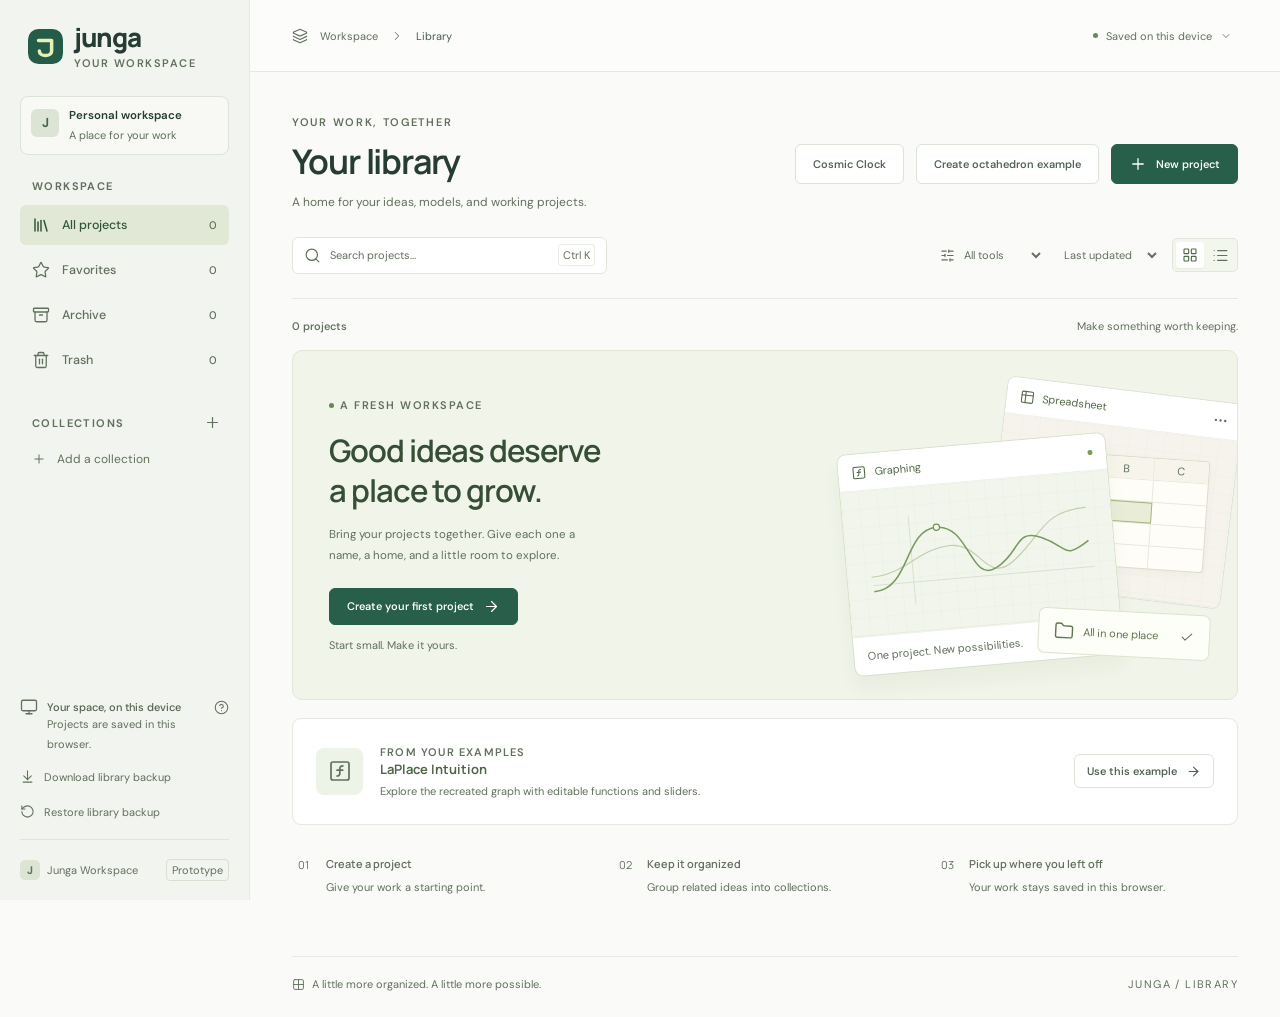
==== commit 09b63f59: "Deploy Junga Workspace @ 919f02b" ====
--- a/JungaWorkspace/index.html
+++ b/JungaWorkspace/index.html
@@ -10,8 +10,9 @@
     />
     <link rel="icon" type="image/svg+xml" href="./favicon.svg" />
     <title>Junga Workspace</title>
-    <script type="module" crossorigin src="./assets/index-JwbHc0Yr.js"></script>
-    <link rel="stylesheet" crossorigin href="./assets/index-D4PPomew.css">
+    <script type="module" crossorigin src="./assets/index-CNRcQUIg.js"></script>
+    <link rel="modulepreload" crossorigin href="./assets/rolldown-runtime-B0Z9INg1.js">
+    <link rel="stylesheet" crossorigin href="./assets/index-BaL4WS6O.css">
   </head>
   <body>
     <div id="root"></div>
--- a/JungaWorkspace/assets/index-BaL4WS6O.css
+++ b/JungaWorkspace/assets/index-BaL4WS6O.css
@@ -0,0 +1 @@
+.code-project-overview{grid-template-columns:minmax(0,1.1fr) minmax(0,1fr);gap:32px;margin-top:32px;display:grid}.code-project-overview section>p{color:var(--muted);margin-bottom:20px;line-height:1.7}.code-project-overview .code-manifest-version{margin:22px 0 12px;font-size:12px}.code-project-overview .code-inventory{border:1px solid var(--border);background:#fff;border-radius:10px;margin:10px 0;overflow:hidden}.code-project-overview .code-inventory summary{cursor:pointer;padding:16px;font-weight:600}.code-project-overview .code-inventory summary span{float:right;color:var(--muted);font-size:12px;font-weight:400}.code-project-overview .code-inventory ul{margin:0;padding:0 16px 16px;list-style:none}.code-project-overview .code-inventory li{border-top:1px solid var(--border);padding:12px 0}.code-project-overview code{overflow-wrap:anywhere;font-size:11px}.code-project-overview .code-inventory p{color:var(--muted);margin-top:5px;font-size:12px;line-height:1.6}.code-project-overview .code-source-link{color:var(--green);margin:16px 0;text-decoration:underline;display:block}.code-project-overview .code-repository-note{background:var(--soft);border-radius:8px;padding:16px;font-size:12px}.code-output-card{border:1px solid var(--border);background:#fff;border-radius:12px;margin:20px 0;overflow:hidden}.code-project-overview .code-output-art{background:radial-gradient(#213746,#0c1720 75%);place-items:center;height:160px;display:grid}.code-project-overview .code-output-art>div{background:linear-gradient(90deg,#0000 35%,#020914ed),url(../assets/cosmic-clock/earth-day.jpg) 50%/250px 125px;border-radius:50%;width:124px;height:124px;transform:rotate(-23.4deg);box-shadow:-2px 0 10px #519bba66,inset 10px 0 18px #59a8d133}.code-output-body{padding:22px}.code-output-medium{color:var(--muted);justify-content:space-between;font-size:11px;display:flex}.code-output-medium span{background:var(--soft);color:var(--green);border-radius:9px;padding:2px 8px}.code-output-body h3{margin:12px 0 8px;font-size:23px}.code-output-body p{color:var(--muted);line-height:1.7}.code-output-actions{flex-wrap:wrap;gap:10px;margin-top:20px;display:flex}.code-output-settings .code-settings-grid{grid-template-columns:repeat(auto-fit,minmax(160px,1fr));gap:12px;display:grid}.code-output-settings .code-check{flex-direction:row;align-items:center;gap:10px;margin-top:14px}.code-output-settings .code-check input{width:18px;height:18px}.code-output-settings .field-hint{margin-bottom:12px}.project-art.code-art{color:#f0f3e7;background:radial-gradient(#324f43,#1b3429);place-items:center;font:48px monospace;display:grid}@media (width<=1000px){.code-project-overview{grid-template-columns:1fr}}.code-project-overview .code-inventory-open{text-align:left;width:100%;font:inherit;color:inherit;cursor:pointer;background:0 0;border:0;border-radius:8px;margin:-4px -6px;padding:4px 6px;display:block}.code-project-overview .code-inventory-open:hover,.code-project-overview .code-inventory-open:focus-visible{background:var(--soft)}.code-project-overview .code-inventory-action{color:var(--green);align-items:center;gap:5px;margin-top:7px;font-size:12px;display:inline-flex}.code-project-overview .code-inventory-open:hover .code-inventory-action{text-decoration:underline}.modal.source-viewer{flex-direction:column;width:min(960px,100vw - 32px);display:flex}.modal.source-viewer .modal-heading{margin-bottom:16px}.modal.source-viewer .modal-heading h2{overflow-wrap:anywhere;font-family:DM Mono,ui-monospace,monospace;font-size:15px}.source-viewer-body{border:1px solid var(--border);background:var(--surface);border-radius:10px;flex-direction:column;flex:1;min-height:0;max-height:min(64vh,620px);display:flex;overflow:auto}.source-viewer-body .code-mirror-host{min-height:0}.source-viewer-note{color:var(--muted);border-bottom:1px solid var(--border);margin:0;padding:10px 14px;font-size:12px}.source-viewer-image{max-width:100%;height:auto;margin:auto;display:block}.source-viewer-origin{color:var(--muted);margin:0 auto 0 0;font-size:12px}.modal.source-viewer .modal-footer{align-items:center;gap:12px}.modal.source-viewer .modal-footer .button{align-items:center;gap:6px;display:inline-flex}.source-viewer-copy{border:1px solid var(--border);background:var(--soft);border-radius:10px;flex-wrap:wrap;align-items:center;gap:12px;margin-top:14px;padding:12px 14px;font-size:13px;display:flex}.source-viewer-copy label{color:var(--muted);align-items:center;gap:8px;font-size:12px;display:flex}.source-viewer-copy select{font:inherit;border:1px solid var(--border);background:var(--surface);color:var(--ink);border-radius:8px;max-width:260px;padding:6px 8px}.source-viewer-copy .button{align-items:center;gap:6px;display:inline-flex}.source-viewer-copy p{margin:0}.source-viewer-copy code{font-family:DM Mono,ui-monospace,monospace;font-size:12px}.source-viewer-copy a{color:var(--green);text-decoration:underline}.source-viewer-copy .form-error{flex-basis:100%}.code-editor{flex-direction:column;min-height:0;display:flex}.code-heading{justify-content:space-between;align-items:center;gap:20px;margin-bottom:20px;display:flex}.code-heading .back-link{margin-bottom:19px}.code-heading .eyebrow{margin-bottom:5px;font-size:11px}.code-heading h1{overflow-wrap:anywhere;font-size:27px}.code-heading-actions{align-items:center;gap:12px;display:flex}.code-entry-select{color:var(--muted);align-items:center;gap:8px;font-size:12px;display:flex}.code-entry-select select{font:inherit;border:1px solid var(--border);background:var(--surface);color:var(--ink);border-radius:8px;padding:6px 8px}.code-body{grid-template-columns:var(--code-tree-width,232px) minmax(0, 1fr);min-height:var(--code-editor-height,560px);align-items:stretch;gap:16px;display:grid}.code-body.with-preview .code-preview{grid-column:1/-1}@media (width>=1200px){.code-body.with-preview{grid-template-columns:var(--code-tree-width,232px) minmax(0, 1fr) minmax(0, 1fr)}.code-body.with-preview .code-preview{grid-column:auto}}.code-files{border:1px solid var(--border);background:var(--sidebar);border-radius:12px;flex-direction:column;gap:12px;min-height:0;padding:14px;display:flex;overflow:auto}.code-files-heading{justify-content:space-between;align-items:baseline;display:flex}.code-files-heading h2{letter-spacing:.08em;text-transform:uppercase;color:var(--muted);margin:0;font-size:13px}.code-files-heading span{color:var(--muted);font-size:11px}.code-tree{margin:0;padding:0;font-size:13px;list-style:none}.code-tree .code-tree{border-left:1px solid var(--border);margin-left:6px;padding-left:12px}.code-tree-folder>span{color:var(--muted);align-items:center;gap:6px;padding:4px 6px;font-weight:500;display:flex}.code-tree-file{text-align:left;width:100%;font:inherit;color:var(--ink);cursor:pointer;background:0 0;border:0;border-radius:7px;align-items:center;gap:6px;padding:4px 6px;display:flex}.code-tree-file:hover{background:var(--soft)}.code-tree-file.selected{background:var(--green);color:#fff}.code-tree-file span{overflow-wrap:anywhere}.code-entry-flag{color:currentColor;opacity:.75;margin-left:auto;display:inline-flex}.code-files-actions{flex-direction:column;gap:8px;display:flex}.code-new-file label{color:var(--muted);flex-direction:column;gap:5px;font-size:12px;display:flex}.code-new-file input{font:inherit;border:1px solid var(--border);background:var(--surface);color:var(--ink);border-radius:8px;padding:7px 9px}.code-new-file .button-row{margin-top:8px}.code-usage{color:var(--muted);margin:auto 0 0;font-size:11px}.code-pane{border:1px solid var(--border);background:var(--surface);border-radius:12px;flex-direction:column;min-height:0;display:flex;overflow:hidden}.code-pane-bar{border-bottom:1px solid var(--border);background:var(--sidebar);flex-wrap:wrap;justify-content:space-between;align-items:center;gap:4px 12px;padding:8px 12px;display:flex}.code-pane-path{color:var(--ink);overflow-wrap:anywhere;min-width:0;font-family:DM Mono,ui-monospace,monospace;font-size:12px}.code-rename{font:inherit;border:1px solid var(--green);border-radius:7px;flex:1;padding:5px 8px}.code-pane-actions{flex-shrink:0;gap:4px;display:flex}.button.quiet{color:var(--muted);cursor:pointer;background:0 0;border:1px solid #0000;border-radius:7px;align-items:center;gap:5px;padding:5px 8px;font-size:12px;display:inline-flex}.button.quiet:hover{background:var(--soft);color:var(--ink)}.button.quiet.has-errors{color:var(--danger)}.code-mirror-host{flex:1;min-height:0;overflow:auto}.code-mirror-host .cm-editor{height:100%;font-size:var(--code-font-size,13px)}.code-mirror-host .cm-editor.cm-focused{outline:none}.code-mirror-host .cm-scroller{font-family:DM Mono,ui-monospace,monospace;line-height:1.55}.code-loading{color:var(--muted);padding:24px;font-size:13px}.code-empty,.code-run-empty{text-align:center;color:var(--muted);margin:auto;padding:32px}.code-empty h3,.code-run-empty h3{color:var(--ink);margin:0 0 6px}.code-preview,.code-runner{border:1px solid var(--border);background:var(--surface);border-radius:12px;flex-direction:column;min-height:0;display:flex;overflow:hidden}.code-preview{min-height:var(--code-run-height,320px)}.code-run-bar{border-bottom:1px solid var(--border);background:var(--sidebar);justify-content:space-between;align-items:center;gap:12px;padding:8px 12px;display:flex}.code-run-entry{color:var(--muted);font-family:DM Mono,ui-monospace,monospace;font-size:12px}.code-run-actions{gap:4px;display:flex}.code-run-warning{color:var(--danger);border-bottom:1px solid var(--border);background:#fdf3f1;align-items:center;gap:8px;margin:0;padding:8px 12px;font-size:12px;display:flex}.code-run-frame{width:100%;min-height:var(--code-run-height,320px);background:#fff;border:0;flex:1}.code-run-console{border-top:1px solid var(--border);color:#dfe7da;background:#10140f;max-height:180px;padding:8px 12px;font-family:DM Mono,ui-monospace,monospace;font-size:12px;overflow:auto}.code-run-console ul{margin:0;padding:0;list-style:none}.code-run-console li{overflow-wrap:anywhere;white-space:pre-wrap;border-bottom:1px solid #1d2419;padding:2px 0}.code-run-console-empty{color:#93a08c;margin:0}.code-run-error{color:#f0a79a}.code-run-warn{color:#e8d39a}.visually-hidden{clip:rect(0, 0, 0, 0);white-space:nowrap;border:0;width:1px;height:1px;margin:-1px;padding:0;position:absolute;overflow:hidden}.output-page .code-runner{border:0;border-radius:0;min-height:calc(100dvh - 64px)}.output-page .code-run-frame{min-height:0}@media (width<=960px){.code-body,.code-body.with-preview{grid-template-columns:minmax(0,1fr)}.code-files{max-height:220px}}.code-run-outputs .code-output-art{background:linear-gradient(135deg,#16241c,#0c1710 70%);place-items:center;height:120px;display:grid}.code-run-outputs .code-output-art>div{background:linear-gradient(#5e8f6333 1px,#0000 1px) 0 8px/100% 11px,linear-gradient(90deg,#0f1a12,#16261a);border:1px solid #3f6f4366;border-radius:8px;width:78px;height:46px}.code-run-outputs .code-output-body{padding:18px}.code-run-outputs .code-output-body h3{font-size:19px}@font-face{font-family:DM Mono;font-style:normal;font-display:swap;font-weight:400;src:url(./dm-mono-latin-ext-400-normal-C2zvOubV.woff2)format("woff2"),url(./dm-mono-latin-ext-400-normal-1aZr6b2b.woff)format("woff");unicode-range:U+100-2BA,U+2BD-2C5,U+2C7-2CC,U+2CE-2D7,U+2DD-2FF,U+304,U+308,U+329,U+1D00-1DBF,U+1E00-1E9F,U+1EF2-1EFF,U+2020,U+20A0-20AB,U+20AD-20C0,U+2113,U+2C60-2C7F,U+A720-A7FF}@font-face{font-family:DM Mono;font-style:normal;font-display:swap;font-weight:400;src:url(./dm-mono-latin-400-normal-4GdczIuU.woff2)format("woff2"),url(./dm-mono-latin-400-normal--0xN8mdc.woff)format("woff");unicode-range:U+??,U+131,U+152-153,U+2BB-2BC,U+2C6,U+2DA,U+2DC,U+304,U+308,U+329,U+2000-206F,U+20AC,U+2122,U+2191,U+2193,U+2212,U+2215,U+FEFF,U+FFFD}@font-face{font-family:Instrument Serif;font-style:normal;font-display:swap;font-weight:400;src:url(./instrument-serif-latin-ext-400-normal-C2je3j2s.woff2)format("woff2"),url(./instrument-serif-latin-ext-400-normal-CFCUzsTy.woff)format("woff");unicode-range:U+100-2BA,U+2BD-2C5,U+2C7-2CC,U+2CE-2D7,U+2DD-2FF,U+304,U+308,U+329,U+1D00-1DBF,U+1E00-1E9F,U+1EF2-1EFF,U+2020,U+20A0-20AB,U+20AD-20C0,U+2113,U+2C60-2C7F,U+A720-A7FF}@font-face{font-family:Instrument Serif;font-style:normal;font-display:swap;font-weight:400;src:url(./instrument-serif-latin-400-normal-DnYpCC2O.woff2)format("woff2"),url(./instrument-serif-latin-400-normal-BVbkICAY.woff)format("woff");unicode-range:U+??,U+131,U+152-153,U+2BB-2BC,U+2C6,U+2DA,U+2DC,U+304,U+308,U+329,U+2000-206F,U+20AC,U+2122,U+2191,U+2193,U+2212,U+2215,U+FEFF,U+FFFD}.output-page{background:#080f15;min-height:100dvh}.output-header{z-index:3;color:#263c34;background:#fafbf9;border-bottom:1px solid #e4e9e2;flex-wrap:wrap;justify-content:space-between;align-items:center;gap:14px;min-height:64px;padding:18px 32px;display:flex;position:sticky;top:0}.output-header a,.output-header span{align-items:center;gap:8px;display:inline-flex}.output-header a{font-weight:600}.output-header span{font-size:12px}.output-page .empty-state{background:#fafbf9;padding:100px 24px}.cosmic-clock-viewer{color:#eef0e9;background:radial-gradient(at 38% 35%,#152330 0%,#0a131d 43%,#080f15 75%);min-height:calc(100dvh - 64px);padding:38px clamp(20px,4vw,64px) 24px}.cosmic-clock-viewer .cc-eyebrow{letter-spacing:.2em;color:#bdc9ce;font-size:10px;font-weight:500}.cosmic-clock-viewer .cc-intro{max-width:780px}.cosmic-clock-viewer .cc-intro h1{letter-spacing:-.025em;margin:8px 0;font-family:Instrument Serif,Georgia,serif;font-size:clamp(42px,5vw,70px);font-weight:400;line-height:1}.cosmic-clock-viewer .cc-intro>p:last-child{color:#bdc9ce;max-width:620px;line-height:1.7}.cosmic-clock-viewer .cc-experience{grid-template-columns:minmax(0,1fr) 300px;align-items:center;gap:32px;display:grid}.cosmic-clock-viewer .cc-globe-wrap{min-width:0;position:relative}.cosmic-clock-viewer .cc-globe{touch-action:none;cursor:grab;outline-offset:-3px;border-radius:16px;width:100%;height:clamp(430px,60vh,680px);position:relative}.cosmic-clock-viewer .cc-globe:active{cursor:grabbing}.cosmic-clock-viewer .cc-globe canvas{position:absolute;inset:0;width:100%!important;height:100%!important}.cosmic-clock-viewer .cc-globe:focus-visible{outline:2px solid #d9ba83}.cosmic-clock-viewer .cc-instructions{text-align:center;color:#afbec8;margin:0 0 14px;font-size:11px;line-height:1.8}.cosmic-clock-viewer button,.cosmic-clock-viewer input,.cosmic-clock-viewer select{color:#ecede8;background:#15212c;border:1px solid #52606a;border-radius:7px;min-height:40px;padding:9px 12px}.cosmic-clock-viewer input::placeholder{color:#aebdc8}.cosmic-clock-viewer input,.cosmic-clock-viewer select{--lightningcss-light: ;--lightningcss-dark:initial;color-scheme:dark;width:100%;min-width:0}.cosmic-clock-viewer label{color:#c5ced1;flex-direction:column;gap:7px;font-size:12px;display:flex}.cosmic-clock-viewer button:hover{background:#263846}.cosmic-clock-viewer button[aria-pressed=true]{color:#f8d6a0;background:#302e27;border-color:#b99a69}.cosmic-clock-viewer :is(button,a,input,select,summary):focus-visible{outline-offset:3px;outline:2px solid #f8d6a0}.cosmic-clock-viewer .cc-view-actions{flex-wrap:wrap;justify-content:center;gap:10px;display:flex}.cosmic-clock-viewer .cc-loading{text-align:center;pointer-events:none;background:#13212ce8;border:1px solid #3a4b57;border-radius:12px;padding:24px;line-height:1.6;position:absolute;inset:36% 10% auto}.cosmic-clock-viewer .cc-tooltip{pointer-events:none;background:#14232feb;border:1px solid #76838b;border-radius:8px;gap:6px;width:176px;padding:10px 14px;display:grid;position:absolute}.cosmic-clock-viewer .cc-tooltip span{color:#f8d6a0;font-family:DM Mono,monospace}.cosmic-clock-viewer .cc-inspector{border-left:1px solid #394754;padding:28px 0 28px 28px}.cosmic-clock-viewer .cc-inspector h2{margin:14px 0 4px;font-family:Instrument Serif,Georgia,serif;font-size:38px;font-weight:400}.cosmic-clock-viewer .cc-zone-id{color:#bac8d0;overflow-wrap:anywhere;font-size:11px}.cosmic-clock-viewer .cc-local-time{letter-spacing:-.055em;margin:24px 0 8px;font-family:DM Mono,monospace;font-size:clamp(28px,3.4vw,43px)}.cosmic-clock-viewer .cc-inspector>p{line-height:1.6}.cosmic-clock-viewer .cc-offset{color:#f8d6a0;justify-content:space-between;margin-top:12px;font-size:12px;display:flex}.cosmic-clock-viewer .cc-selection-hint{color:#bac8d0;min-height:55px;margin:18px 0;font-size:12px}.cosmic-clock-viewer .cc-search{margin-top:22px}.cosmic-clock-viewer .cc-facts{color:#bac8d0;border-top:1px solid #394754;justify-content:space-between;margin-top:25px;padding-top:20px;font-size:11px;display:flex}.cosmic-clock-viewer .cc-facts span{gap:6px;display:grid}.cosmic-clock-viewer .cc-facts strong{color:#e5e6df;font-size:19px;font-weight:400}.cosmic-clock-viewer .cc-time-controls{border-block:1px solid #394754;flex-wrap:wrap;justify-content:space-between;align-items:end;gap:24px;margin-top:28px;padding:25px 0;display:flex}.cosmic-clock-viewer .cc-moment{align-self:center;gap:12px;display:grid}.cosmic-clock-viewer .cc-moment time{font-family:DM Mono,monospace;font-size:12px}.cosmic-clock-viewer .cc-playback,.cosmic-clock-viewer .cc-date-form{flex-wrap:wrap;align-items:end;gap:8px;display:flex}.cosmic-clock-viewer .cc-playback label{min-width:112px}.cosmic-clock-viewer .cc-date-form [role=alert]{color:#ffbea8;flex-basis:100%}.cosmic-clock-viewer .cc-footer{color:#afbec8;flex-wrap:wrap;justify-content:space-between;gap:16px;margin-top:20px;font-size:11px;line-height:1.8;display:flex}.cosmic-clock-viewer .cc-footer details{max-width:650px}.cosmic-clock-viewer .cc-footer summary{cursor:pointer;color:#e5e6df}.cosmic-clock-viewer .cc-footer details p{margin-top:12px}.cosmic-clock-viewer .cc-footer a{color:#f8d6a0;margin:12px 16px 0 0;text-decoration:underline;display:inline-block}@media (width<=760px){.output-header{padding:16px 20px}.output-header span{flex-basis:100%}.cosmic-clock-viewer{padding-top:26px}.cosmic-clock-viewer .cc-experience{grid-template-columns:1fr;gap:28px}.cosmic-clock-viewer .cc-globe{height:390px}.cosmic-clock-viewer .cc-inspector{border-top:1px solid #394754;border-left:0;padding:26px 0 0}.cosmic-clock-viewer .cc-local-time{font-size:44px}.cosmic-clock-viewer .cc-time-controls{flex-direction:column;align-items:stretch}.cosmic-clock-viewer .cc-moment{align-self:start}.cosmic-clock-viewer .cc-date-form label{flex:1}}.sr-only{clip-path:inset(50%);white-space:nowrap;border:0;width:1px;height:1px;margin:-1px;padding:0;position:absolute;overflow:hidden}.expression-row.drop-target{box-shadow:inset 0 3px #27664c}.expression-row.is-dragging{opacity:.5}.entry-drag-handle{cursor:grab;touch-action:none;flex-shrink:0}.entry-drag-handle:active{cursor:grabbing}.slider-playback{align-items:center;gap:4px;display:flex}.slider-playback>.icon-button{flex-shrink:0;width:28px;height:28px}.slider-playback .parameter-range{flex:1;min-width:0}.parameter-extents.playback-extents{padding-left:64px}.animation-settings{color:#425839;background:#fff;border:1px solid #dce4d7;border-radius:7px;margin:8px 0;padding:12px;font-size:11px;box-shadow:0 3px 12px #213d2310}.animation-speed{align-items:center;gap:10px;display:flex}.animation-speed>span{margin-right:auto}.animation-speed output{text-align:center;min-width:34px}.animation-settings p{margin:5px 0 10px}.animation-settings label{flex-wrap:wrap;align-items:center;gap:7px;display:flex}.animation-settings select{max-width:100%;font:inherit;color:inherit;background:#fff;border:1px solid #dce4d7;border-radius:4px;padding:6px}.expression-options .color-picker{border:0;min-width:0;margin:12px 0 0;padding:0}.color-picker legend{color:#425839;padding:0;font-size:11px}.color-picker>div{grid-template-columns:repeat(3,minmax(0,1fr));gap:5px;margin-top:7px;display:grid}.expression-options .color-picker label{cursor:pointer;color:#425839;border:1px solid #dde5d9;border-radius:5px;justify-content:flex-start;gap:4px;margin:0;padding:6px 4px;font-size:11px;position:relative}.color-picker label:has(:checked){outline-offset:-2px;background:#eef4e8;outline:2px solid #53764b}.color-picker label:has(:focus-visible){outline-offset:1px;outline:3px solid #31598c}.expression-options .color-picker input{opacity:0;width:1px;height:1px;padding:0;position:absolute}.color-swatch{border-radius:50%;flex-shrink:0;width:12px;height:12px}.curve-label.interactive-label{cursor:grab;-webkit-user-select:none;user-select:none;touch-action:none}.curve-label.interactive-label:active{cursor:grabbing}.curve-label.interactive-label:focus-visible{outline:2px solid #31598c}.label-manager{z-index:5;color:#395335;background:#fff;border:1px solid #bccdb3;border-radius:9px;width:min(285px,100% - 70px);max-height:calc(100% - 28px);padding:14px;font-size:12px;position:absolute;top:14px;left:14px;overflow-y:auto;box-shadow:0 7px 28px #243b2529}.label-manager header{justify-content:space-between;align-items:center;margin-bottom:12px;display:flex}.label-manager h3{margin:0;font-size:14px}.label-manager label{flex-wrap:wrap;align-items:center;gap:7px;margin-bottom:12px;display:flex}.label-manager label>span{margin-left:auto}.label-manager input:not([type=range]),.label-manager select{width:100%;font:inherit;color:inherit;background:#fff;border:1px solid #d5dfcf;border-radius:4px;padding:7px}.label-manager input[type=range]{accent-color:#36664d;width:100%}.label-rotation{align-items:center;gap:10px;display:flex}.label-rotation label{flex:1}.label-manager p{font-size:11px;line-height:1.5}.label-manager footer{justify-content:flex-end;gap:8px;margin-top:14px;display:flex}.label-manager .button{height:auto;padding:8px 12px;font-size:11px}.calculator-main{max-width:none;padding:28px 28px 24px}.calculator-heading{justify-content:space-between;align-items:center;gap:18px;margin-bottom:24px;display:flex}.calculator-heading .back-link{margin-bottom:19px}.calculator-heading .eyebrow{margin-bottom:5px;font-size:11px}.calculator-heading h1{overflow-wrap:anywhere;font-size:27px}.calculator-actions{align-items:center;gap:16px;display:flex}.calculator-actions .button{height:35px;font-size:11px}.history-buttons{border-right:1px solid var(--border);gap:4px;padding-right:13px;display:flex}.graph-workbench{background:#fff;border:1px solid #dce4d7;border-radius:9px;grid-template-columns:310px minmax(0,1fr);display:grid;overflow:hidden}.expression-panel{background:#fcfdfb;border-right:1px solid #dce4d7;flex-direction:column;min-width:0;display:flex}.expression-panel-heading{justify-content:space-between;align-items:center;padding:18px 18px 14px;display:flex}.expression-panel-heading h2{color:#365240;font-size:14px;font-weight:650}.expression-panel-heading>span{color:#64765c;font-size:11px}.graph-add-bar{border-bottom:1px solid #e1e7dc;flex-wrap:wrap;gap:5px;padding:0 12px 15px;display:flex}.graph-add-bar>button{color:#527043;background:#fff;border:1px solid #dce4d7;border-radius:5px;flex:auto;justify-content:center;align-items:center;gap:5px;height:31px;padding:0 5px;font-size:11px;display:flex}.graph-add-bar>button:hover{background:#eef4e8}.expression-list{scrollbar-width:thin;scrollbar-color:#bfcbb6 transparent;max-height:565px;overflow-y:auto}.expression-row{background:#fff;border-bottom:1px solid #e5eadf;padding:14px 17px 15px;position:relative}.expression-row:last-child{border-bottom:0}.expression-row.parameter{background:#f7f9f3}.expression-row.note{background:#fcfbf5}.expression-row.has-error{background:#fff8f5}.expression-row-top{align-items:center;gap:8px;min-height:23px;margin-bottom:9px;display:flex}.expression-number{font-variant-numeric:tabular-nums;color:#596b50;font-size:11px}.entry-kind{letter-spacing:1.2px;color:#596e4d;font-size:11px;font-weight:600}.expression-row-top .icon-button{color:#6a7a60;width:25px;height:23px}.expression-row-top .curve-visibility,.expression-row-top .delete-entry{margin-left:auto}.expression-row-top .curve-visibility+.delete-entry{margin-left:0}.expression-row-top .delete-entry:hover{color:#a34537;background:#faeee8}.formula-input{letter-spacing:-.2px;color:#263f32;background:0 0;border:1px solid #0000;border-radius:4px;width:100%;min-width:0;padding:7px 6px;font-family:Cambria Math,Consolas,monospace;font-size:17px;line-height:1.5}.formula-input:hover{background:#fbfcf8;border-color:#dce5d3}.formula-input:focus{background:#fff;border-color:#80a469;outline:0;box-shadow:0 0 0 2px #dce9d1}.formula-input::placeholder{color:#738368}.formula-input[aria-invalid=true]{border-color:#dcb1a4}.expression-error{color:#963e2c;overflow-wrap:anywhere;margin:9px 0 0;font-size:11px;line-height:1.6}.expression-options{margin-top:9px}.expression-options>summary,.parameter-settings>summary{color:#586f4b;cursor:pointer;align-items:center;gap:6px;width:fit-content;font-size:11px;list-style:none;display:flex}.expression-options>summary::-webkit-details-marker{display:none}.parameter-settings>summary::-webkit-details-marker{display:none}.expression-options[open]>summary{margin-bottom:11px}.expression-options label{color:#607653;justify-content:space-between;align-items:center;gap:10px;margin-top:8px;font-size:11px;display:flex}.expression-options input,.expression-options select{color:#4f6d42;background:#fff;border:1px solid #dbe4d1;border-radius:4px;width:180px;max-width:75%;padding:7px;font-size:11px}.constant-result{color:#537244;margin-top:12px;font-family:Consolas,monospace;font-size:12px}.parameter-definition{color:#3a5432;align-items:center;gap:9px;margin:2px 0 12px;font-family:Cambria Math,Georgia,serif;font-size:19px;display:flex}.parameter-definition input{background:#fff;border:1px solid #dce4d2;border-radius:4px;width:85px;min-width:0;padding:5px 7px;font-family:inherit;font-size:17px}.parameter-definition .parameter-name{text-align:center;background:0 0;border-color:#0000;width:60px;font-style:italic}.parameter-definition .parameter-name:hover,.parameter-definition .parameter-name:focus{background:#fff;border-color:#9caf8c}.parameter-kind{color:#637358;margin-left:auto;font-family:DM Sans Variable,sans-serif;font-size:11px}.parameter-range{accent-color:#36664d;cursor:pointer;width:100%;height:18px;margin:1px 0}.parameter-extents{color:#627451;font-variant-numeric:tabular-nums;justify-content:space-between;margin-bottom:12px;padding:0 2px;font-size:11px;display:flex}.parameter-settings[open]>summary{margin-bottom:14px}.parameter-limits{grid-template-columns:repeat(3,minmax(0,1fr));gap:8px;display:grid}.parameter-limits label{color:#607352;font-size:11px;display:block}.parameter-limits input{color:#365329;background:#fff;border:1px solid #d6e0ce;border-radius:4px;width:100%;margin-top:6px;padding:7px 5px;font-size:11px}.constant-option{color:#58704a;align-items:center;gap:7px;margin:13px 0;font-size:11px;display:flex}.constant-option input{accent-color:#36664d}.parameter-settings .button{width:100%;height:29px;font-size:11px}.expression-row.note textarea{resize:vertical;color:#6b603f;background:0 0;border:1px solid #0000;border-radius:4px;width:100%;min-height:76px;padding:6px;font-size:12px;line-height:1.7;display:block}.expression-row.note textarea:focus{background:#fffefb;border-color:#c4b98f;outline:0}.expression-row.note textarea::placeholder{color:#766b4d}.expression-panel-footer{background:#f5f8ef;border-top:1px solid #e0e7d7;flex-direction:column;gap:11px;margin-top:auto;padding:14px 17px;display:flex}.expression-panel-footer .text-button{justify-content:space-between;padding:0;font-size:11px}.expression-panel-footer>span{color:#607253;align-items:center;gap:5px;font-size:11px;display:flex}.expression-panel-footer>p,.expressions-empty{color:#65785a;padding:15px;font-size:12px;line-height:1.7}.graph-canvas-column{background:#fff;flex-direction:column;min-width:0;display:flex}.graph-display-options{background:#fcfdfb;border-bottom:1px solid #e1e7db;align-items:center;gap:18px;height:48px;padding:0 18px;display:flex}.graph-display-options label{color:#5d7151;white-space:nowrap;cursor:pointer;align-items:center;gap:5px;font-size:11px;display:flex}.graph-display-options input{accent-color:#3c6b4b}.graph-display-options>span{color:#67785b;text-align:right;margin-left:auto;font-size:11px}.graph-plot{flex-direction:column;flex:1;min-width:0;display:flex}.plot-heading{color:#697b5c;justify-content:space-between;gap:12px;padding:15px 18px;font-size:11px;display:flex}.plot-heading>span:first-child{letter-spacing:1.2px;align-items:center;gap:7px;font-size:11px;font-weight:600;display:flex}.plot-stage{flex:1;height:calc(100vh - 305px);min-height:480px;max-height:800px;position:relative;overflow:hidden}.plot-svg{touch-action:none;cursor:crosshair;background:#fff;width:100%;height:100%;display:block;position:absolute;inset:0}.plot-svg:focus-visible{outline-offset:-3px}.is-panning .plot-svg{cursor:grabbing}.plot-grid line{stroke:#e7ece4;stroke-width:1px}.plot-axes line{stroke:#8f9f86;stroke-width:1.2px}.plot-ticks{fill:#607255;font-family:DM Sans Variable,sans-serif;font-size:11px}.plot-ticks text{paint-order:stroke;stroke:#fff;stroke-width:4px;stroke-linejoin:round}.curve-label{paint-order:stroke;stroke:#fff;stroke-width:4px;stroke-linejoin:round;font-family:Cambria Math,Georgia,serif;font-size:13px}.trace-line{stroke:#bac8ad;stroke-dasharray:4 4;pointer-events:none}.plot-controls{background:#fff;border:1px solid #d6e1cc;border-radius:7px;flex-direction:column;display:flex;position:absolute;top:12px;right:15px;overflow:hidden;box-shadow:0 2px 8px #263c340a}.plot-controls>button{color:#5f7950;border-bottom:1px solid #e4ebdc;place-items:center;width:33px;height:34px;padding:0;display:grid}.plot-controls>button:last-child{border:0}.plot-controls>button:hover{color:#355b29;background:#eff5e9}.plot-controls>button:focus-visible{outline-offset:-3px}.plot-empty{pointer-events:none;text-align:center;flex-direction:column;justify-content:center;align-items:center;gap:10px;padding:50px;display:flex;position:absolute;inset:0}.plot-empty>span{color:#708d56;background:#f6f9f0;border:1px solid #dce5d3;border-radius:12px;place-items:center;width:50px;height:50px;margin-bottom:8px;font-family:Georgia,serif;font-size:29px;font-style:italic;display:grid}.plot-empty>strong{color:#4f6a3f;background:#fffd;padding:4px 6px;font-family:Manrope Variable,sans-serif;font-size:18px;font-weight:600}.plot-empty>p{color:#667c56;background:#fffd;max-width:250px;font-size:12px;line-height:1.7}.plot-footer{color:#64795a;background:#fcfdfb;border-top:1px solid #e8ede2;justify-content:space-between;gap:15px;padding:13px 17px;font-size:11px;display:flex}.plot-footer>span:first-child{align-items:center;gap:7px;display:flex}.plot-footer>span:last-child{white-space:nowrap}.trace-readout{color:#677b5b;font-variant-numeric:tabular-nums;border-top:1px solid #e8ede2;flex-wrap:wrap;align-items:center;gap:10px 15px;min-height:42px;padding:12px 18px;font-size:11px;display:flex}.trace-readout>strong{color:#405d35;font-weight:600}.trace-readout>span{align-items:center;gap:5px;display:flex}.trace-readout i{border-radius:50%;width:6px;height:6px;display:inline-block}.plot-warnings{color:#864b31;background:#fff4ec;padding:13px 17px;font-size:11px;line-height:1.7}.bounds-panel{z-index:4;background:#fff;border:1px solid #d7e1cd;border-radius:7px;width:250px;padding:17px;position:absolute;top:16px;right:58px;box-shadow:0 5px 18px #263c341a}.bounds-panel h3{color:#446535;margin-bottom:13px;font-size:13px}.bounds-panel>div{grid-template-columns:1fr 1fr;gap:10px;display:grid}.bounds-panel label{color:#607a52;font-size:11px}.bounds-panel input{border:1px solid #dce5d4;border-radius:4px;width:100%;min-width:0;margin-top:4px;padding:7px;font-size:12px;display:block}.bounds-panel .button{float:right;height:30px;margin-top:14px;padding:0 10px;font-size:11px}.bounds-panel>.text-button{margin-top:14px;font-size:11px}.bounds-panel p{color:#934832;margin-top:10px;font-size:11px;line-height:1.6}.graph-help{background:#f1f5e9;border:1px solid #dce5d1;border-radius:7px;margin-bottom:20px;padding:23px}.graph-help>div:first-child{justify-content:space-between;align-items:center;gap:10px;display:flex}.graph-help h2{color:#426333;font-size:16px;font-weight:600}.graph-help p{color:#526b43;margin-top:10px;font-size:12px;line-height:1.8}.graph-help code{color:#35572a;background:#e5edda;border-radius:3px;padding:2px 4px;font-family:Consolas,monospace;font-size:12px}.help-examples{grid-template-columns:repeat(2,minmax(0,1fr));gap:7px 20px;margin:15px 0;display:grid}.help-examples p{flex-direction:column;align-items:flex-start;gap:5px;margin-top:0;display:flex}.help-examples span{font-size:11px}.example-confirm{background:#f2f7e9;border:1px solid #bacdad;border-radius:7px;align-items:center;gap:12px;margin-top:18px;padding:20px;display:flex}.example-confirm>div{flex:1}.example-confirm strong{color:#41662f;font-size:13px;font-weight:600}.example-confirm p{color:#617852;margin-top:5px;font-size:11px;line-height:1.7}.open-calculator{height:34px;margin-top:20px;font-size:11px}@media (width>=1600px){.calculator-main{padding:32px 38px}.graph-workbench{grid-template-columns:340px minmax(0,1fr)}.expression-list{max-height:calc(100vh - 360px)}}@media (width<=1150px){.calculator-main{padding:24px 20px}.graph-workbench{grid-template-columns:280px minmax(0,1fr)}.graph-display-options>span{display:none}.calculator-actions{gap:8px}.calculator-actions .button{padding:0 10px;font-size:11px}.calculator-heading h1{font-size:24px}.expression-row{padding:13px}.graph-add-bar{gap:4px;padding-left:8px;padding-right:8px}.graph-add-bar>button{font-size:11px}.plot-heading{gap:6px;padding:12px;font-size:11px}.plot-heading>span:first-child{font-size:11px}.plot-footer{padding:12px 10px;font-size:11px}.trace-readout{padding:12px;font-size:11px}.bounds-panel{width:220px;right:53px}.history-buttons{padding-right:7px}}@media (width<=950px){.calculator-heading{flex-wrap:wrap;align-items:flex-start}.calculator-actions{margin-left:auto}.graph-workbench{grid-template-columns:minmax(0,1fr)}.graph-canvas-column{grid-row:1}.expression-panel{border-top:1px solid #dce4d7;border-right:0}.expression-list{grid-template-columns:repeat(2,minmax(0,1fr));max-height:none;display:grid}.expression-row{border-right:1px solid #e5eadf}.plot-stage{height:390px;min-height:390px;max-height:390px}.graph-display-options>span{display:block}.expression-panel-heading{padding:16px}.graph-add-bar{justify-content:flex-start;padding-left:16px}.graph-add-bar>button{flex:0 auto;gap:6px;padding:0 13px;font-size:11px}.expression-panel-footer{flex-direction:row;justify-content:space-between;display:flex}.plot-heading,.plot-heading>span:first-child,.plot-footer,.trace-readout,.calculator-actions .button{font-size:11px}.graph-workbench .formula-input{font-size:16px}}@media (width<=520px){.calculator-main{padding:20px 12px}.calculator-heading{gap:10px;margin-bottom:17px}.calculator-heading h1{font-size:23px}.calculator-heading .back-link{margin-bottom:17px}.calculator-actions{justify-content:space-between;width:100%;margin-left:0}.calculator-actions .button{padding:0 11px;font-size:11px}.calculator-heading .eyebrow{font-size:11px}.graph-display-options{gap:14px;height:43px;padding:0 12px}.graph-display-options>span{max-width:100px;font-size:11px}.graph-display-options label{font-size:11px}.plot-stage{height:350px;min-height:350px;max-height:350px}.plot-controls{top:9px;right:10px}.plot-footer{gap:6px;font-size:11px}.trace-readout{font-size:11px}.expression-list{grid-template-columns:minmax(0,1fr)}.expression-row{border-right:0;padding:14px 17px}.expression-row-top .icon-button{width:30px;height:28px}.graph-add-bar>button{flex:1;height:34px;padding:0 8px;font-size:11px}.entry-kind{font-size:11px}.formula-input{font-size:17px!important}.expression-options>summary,.parameter-settings>summary,.parameter-kind,.parameter-extents{font-size:11px}.expression-panel-footer{flex-wrap:wrap;font-size:11px}.expression-panel-footer .text-button{font-size:11px}.help-examples{grid-template-columns:minmax(0,1fr)}.graph-help{padding:16px}.graph-help p,.graph-help code{font-size:11px}.bounds-panel{width:245px;padding:14px;right:50px}.example-confirm{flex-wrap:wrap;padding:17px}.example-confirm>div{flex-basis:100%}.plot-empty{padding:45px 25px}.plot-empty>strong{font-size:16px}}.spreadsheet-main{max-width:none;padding:28px}.sheet-editor .sr-only{clip:rect(0, 0, 0, 0);white-space:nowrap;border:0;width:1px;height:1px;margin:-1px;padding:0;position:absolute;overflow:hidden}.sheet-heading{justify-content:space-between;align-items:center;gap:20px;margin-bottom:24px;display:flex}.sheet-heading .back-link{margin-bottom:19px}.sheet-heading .eyebrow{margin-bottom:5px;font-size:11px}.sheet-heading h1{overflow-wrap:anywhere;font-size:27px}.sheet-heading-actions{align-items:center;gap:5px;display:flex}.sheet-heading-actions .button{margin-left:12px;font-size:12px}.sheet-workbench{background:#fff;border:1px solid #d7e1d3;border-radius:8px;overflow:hidden}.sheet-toolbar{background:#f7f9f4;border-bottom:1px solid #dfe6d9;flex-wrap:wrap;align-items:center;gap:8px;padding:10px 12px;display:flex}.sheet-tool-group{border-right:1px solid #dce4d5;align-items:center;gap:3px;padding-right:9px;display:flex}.sheet-tool-group button{color:#3f5d3e;border-radius:4px;justify-content:center;align-items:center;gap:5px;min-width:30px;height:30px;padding:0 7px;font-size:12px;display:flex}.sheet-tool-group button:hover{background:#e7eee0}.sheet-tool-group button[aria-pressed=true]{color:#244a30;background:#dfead5}.sheet-toolbar select{color:#415b38;background:#fff;border:1px solid #d8e1d0;border-radius:4px;max-width:165px;padding:6px 8px;font-size:12px}.sheet-show-formulas{color:#526b44;cursor:pointer;align-items:center;gap:6px;margin-left:auto;font-size:12px;display:flex}.sheet-show-formulas input{accent-color:#2f6246}.formula-bar{border-bottom:1px solid #dbe4d6;align-items:center;gap:10px;min-height:43px;padding-right:10px;display:flex}.formula-bar form{color:#5f7454;border-right:1px solid #e1e7dc;flex-shrink:0;align-items:center;width:115px;padding-right:10px;display:flex}.formula-bar form input{color:#345b40;background:#fff;border:0;width:90px;padding:12px;font-size:12px;font-weight:600}.formula-symbol{color:#66765b;padding:0 3px;font-family:Georgia,serif;font-size:19px;font-style:italic}.formula-entry{background:#fff;border:0;flex:1;width:0;min-width:0;padding:11px 5px;font-family:Consolas,monospace;font-size:13px}.formula-entry::placeholder{color:#63765b;font-family:DM Sans Variable,sans-serif;font-size:12px}.formula-bar input:focus-visible{outline-offset:-3px}.sheet-grid-scroll{scrollbar-width:thin;scrollbar-color:#bac9b2 #f7f9f4;height:calc(100vh - 355px);min-height:320px;max-height:850px;overflow:auto}.sheet-grid{border-collapse:separate;border-spacing:0;table-layout:fixed;width:max-content;font-size:var(--design-sheet-font-size,13px);-webkit-user-select:none;user-select:none}.sheet-grid th,.sheet-grid td{height:var(--design-row-height,32px);border-bottom:1px solid #e4e9e0;border-right:1px solid #e4e9e0;padding:0;position:relative}.sheet-grid th{text-align:center;color:#5a6e4d;background:#f5f7f1;font-size:11px;font-weight:500}.sheet-grid thead th{z-index:3;border-bottom-color:#cedbc5;position:sticky;top:0}.sheet-grid tbody th{z-index:2;border-right-color:#cedbc5;width:44px;position:sticky;left:0}.sheet-grid .sheet-corner{z-index:4;left:0}.sheet-grid th>button{place-items:center;width:100%;height:31px;padding:0;font-size:11px;display:grid}.sheet-grid th.selected-header{color:#315b39;background:#e0ebd9;font-weight:650}.sheet-grid th>.column-resize{cursor:col-resize;z-index:1;touch-action:none;width:9px;height:31px;position:absolute;top:0;right:-3px}.column-resize:hover,.column-resize:focus-visible{background:#a9c59e}.sheet-grid td{color:#2e4136;cursor:cell;background:#fff;scroll-margin-top:35px;scroll-margin-left:47px}.sheet-grid td>span{white-space:pre;text-overflow:ellipsis;height:31px;padding:7px 9px;line-height:17px;display:block;overflow:hidden}.sheet-grid td.formula-cell:not(.cell-error){color:#225b42}.sheet-grid td.selected-cell{background-image:linear-gradient(#dcebd644,#dcebd644)}.sheet-grid td.active-cell{z-index:1;box-shadow:inset 0 0 0 2px #357252}.sheet-grid td:focus-visible{outline:none;box-shadow:inset 0 0 0 2px #357252}.sheet-grid td.cell-error{color:#a53b2e}.sheet-grid td.cell-error:after{content:"";border-top:6px solid #ab4738;border-left:6px solid #0000;width:0;height:0;position:absolute;top:0;right:0}.cell-editor{-webkit-user-select:text;user-select:text;background:#fff;border:2px solid #357252;width:100%;height:31px;padding:6px 8px;font-family:inherit;font-size:13px;outline:none!important}.sheet-bottom-bar{color:#5b714d;background:#f6f8f1;border-top:1px solid #d7e1cf;align-items:center;gap:17px;min-height:44px;padding:0 15px;font-size:11px;display:flex}.worksheet-label{color:#345c3e;border-bottom:3px solid #37694b;align-self:stretch;align-items:center;gap:8px;padding:0 8px;font-size:12px;font-weight:600;display:flex}.sheet-grow{align-items:center;gap:8px;display:flex}.sheet-grow button{color:#4e6c40;border-radius:4px;align-items:center;gap:4px;padding:6px;font-size:11px;display:flex}.sheet-grow button:hover{background:#e3ebda}.sheet-bottom-bar>span:last-child{margin-left:auto}.sheet-status{color:#5b6e50;justify-content:space-between;align-items:flex-start;gap:15px;min-height:43px;padding:12px 3px;font-size:11px;line-height:1.7;display:flex}.sheet-status>div:first-child{flex:1}.sheet-status strong{color:#3c5b36;font-weight:650}.selection-stats{font-variant-numeric:tabular-nums;flex-wrap:wrap;gap:15px;display:flex}.selection-stats strong{margin-left:4px}.sheet-status .sheet-cell-error,.sheet-cell-error strong{color:#963e2c}.sheet-notice{color:#4d633d;background:#f4f7eb;border-bottom:1px solid #dce4d0;justify-content:space-between;align-items:center;gap:15px;padding:10px 14px;font-size:12px;display:flex}.sheet-notice button{place-items:center;display:grid}.sheet-example{color:#5c704f;border-top:1px solid #e3e9dc;justify-content:space-between;align-items:center;gap:15px;margin-top:7px;padding-top:15px;font-size:12px;display:flex}.sheet-example .text-button{white-space:nowrap;font-size:12px}.sheet-example-confirm{background:#f2f6e9;border:1px solid #bdcfad;border-radius:6px;align-items:center;gap:15px;margin-top:16px;padding:18px;font-size:13px;display:flex}.sheet-example-confirm>div{flex:1}.sheet-example-confirm p{color:#536d43;margin-top:5px;font-size:12px;line-height:1.6}.sheet-help{background:#f2f6eb;border:1px solid #d6e0ca;border-radius:7px;margin-bottom:20px;padding:20px}.sheet-help>div{justify-content:space-between;align-items:center;gap:15px;display:flex}.sheet-help h2{color:#38572e;font-size:16px}.sheet-help p{color:#526b43;margin-top:11px;font-size:12px;line-height:1.8}.sheet-help code{color:#2f532a;background:#e4edd9;border-radius:3px;padding:2px 4px}@media (width<=1150px){.spreadsheet-main{padding:24px 20px}.sheet-heading{flex-wrap:wrap;align-items:flex-start}.sheet-heading-actions{margin-left:auto}.sheet-status{flex-wrap:wrap}.sheet-grid-scroll{height:520px}}@media (width<=600px){.spreadsheet-main{padding:20px 14px}.sheet-heading{gap:16px}.sheet-heading h1{font-size:25px}.sheet-heading-actions{width:100%;margin-left:0}.sheet-heading-actions .button{margin-left:auto;padding:0 10px}.sheet-toolbar{gap:8px 3px;padding:9px}.sheet-tool-group{border-right:0;padding-right:0}.sheet-tool-group button{padding:0 6px}.sheet-tool-group select{max-width:155px}.sheet-show-formulas{margin-left:5px}.formula-bar{gap:5px}.formula-bar form{width:90px}.formula-bar form input{width:72px;padding:12px 8px}.formula-entry::placeholder{font-size:11px}.sheet-grid-scroll{height:410px}.sheet-bottom-bar{flex-wrap:wrap;gap:8px;padding:0 10px}.worksheet-label{min-height:40px}.sheet-bottom-bar>span:last-child{width:100%;margin:0;padding-bottom:9px}.sheet-status>div:first-child{flex-basis:100%}.sheet-example,.sheet-example-confirm{flex-wrap:wrap}.sheet-example-confirm>div{flex-basis:100%}}.backup-restore{font-size:13px;line-height:1.65}.backup-restore p{margin:10px 0}.backup-preview{background:#f1f5ec;border:1px solid #dce5d4;border-radius:8px;margin:20px 0;padding:16px}.backup-preview h3{overflow-wrap:anywhere;font-size:14px}.backup-preview p{margin:4px 0;font-size:12px}.backup-preview ul{padding-left:20px}.backup-projects{max-height:124px;margin:10px 0;list-style:none;overflow:auto;padding:0!important}.backup-projects li{overflow-wrap:anywhere;border-top:1px solid #dce5d4;padding:8px 0}.backup-projects strong,.backup-projects span{display:block}.backup-projects span{color:#506447;font-size:11px}.backup-actions{flex-wrap:wrap;align-items:center;gap:10px;margin:12px 0;display:flex}.backup-current{margin-bottom:20px}.modal .restore-options legend{color:var(--ink);margin-bottom:12px;font-size:13px}.modal .restore-options label,.modal .restore-confirm{color:var(--ink);align-items:flex-start;gap:10px;margin:12px 0;font-size:12px;display:flex}.modal .restore-options input[type=radio],.modal .restore-confirm input{accent-color:#42652e;flex:0 0 16px;width:16px;height:16px;margin:3px 0 0;padding:0}.restore-options small{color:#506447;margin-top:4px;font-size:12px;font-weight:400;display:block}.restore-confirm{background:#fff8e9;border:1px solid #dfcaa1;border-radius:6px;padding:12px}.backup-drafts{border:1px solid #dfcaa1;border-radius:6px;padding:12px}.backup-restore .modal-footer,.storage-info+.modal-footer{flex-wrap:wrap}.backup-preview details{max-height:180px;overflow:auto}.main-content.linked-main{max-width:none;padding:18px 24px}.linked-heading,.linked-settings-heading{justify-content:space-between;align-items:center;gap:16px;margin-bottom:10px;display:flex}.linked-heading .back-link{margin-bottom:6px}.linked-heading .eyebrow{display:none}.linked-heading h1{overflow-wrap:anywhere;font-size:24px}.linked-heading .button{flex-shrink:0}.linked-controls{background:#f5f8ef;border:1px solid #d7e1d3;border-radius:8px;flex-wrap:wrap;align-items:center;gap:28px;margin-bottom:12px;padding:10px 16px;display:flex}.linked-values{flex-wrap:wrap;gap:28px;display:flex}.linked-values>div{gap:3px;font-size:13px;display:grid}.linked-values strong{font-size:17px}.linked-controls small{color:#526447;font-size:11px}.linked-slider{flex:1;min-width:180px;max-width:420px}.linked-slider>div{justify-content:space-between;align-items:center;display:flex}.linked-slider label{font-size:15px;font-weight:650}.linked-slider output{font-variant-numeric:tabular-nums;font-size:20px;font-weight:650}.linked-slider input{accent-color:#356449;width:100%;margin:8px 0 2px}.linked-slider-limits,.linked-slider p,.linked-controls>p{color:#526447;font-size:12px}.linked-panes{grid-template-columns:minmax(0,1.05fr) minmax(0,1fr);align-items:start;gap:20px;display:grid}.linked-sheet,.linked-graph{min-width:0}.linked-sheet .sheet-heading{flex-wrap:wrap;gap:8px;min-height:35px;margin-bottom:8px}.linked-panes h2{font-size:16px}.linked-sheet .sheet-heading-actions .button{margin-left:2px;padding:0 8px;font-size:11px}.linked-sheet .sheet-heading-actions{gap:0}.linked-sheet .sheet-grid-scroll{height:500px;max-height:65vh}.linked-sheet .sheet-grid td,.linked-sheet .sheet-grid th{height:26px}.linked-sheet .sheet-grid td>span{height:25px;padding:4px 9px}.linked-sheet .sheet-grid th>button{height:25px}.linked-sheet .sheet-toolbar{gap:5px;padding:8px}.linked-sheet .sheet-toolbar select{max-width:110px}.linked-sheet .sheet-tool-group{padding-right:4px}.linked-sheet .sheet-tool-group button{min-width:26px;padding:0 4px}.linked-sheet .sheet-example{display:none}.linked-graph{background:#fff;border:1px solid #d7e1d3;border-radius:8px;overflow:hidden}.linked-graph-heading{border-bottom:1px solid #e1e7db;justify-content:space-between;align-items:center;padding:12px 16px;display:flex}.linked-graph-heading .button{height:31px;font-size:12px}.linked-graph .plot-stage{height:clamp(320px,100vh - 400px,460px);min-height:320px}.linked-graph .graph-display-options{flex-wrap:wrap;justify-content:flex-start}.linked-legend{color:#506447;border-top:1px solid #e1e7db;padding:12px 16px;font-size:11px}.linked-legend>div{flex-wrap:wrap;align-items:center;gap:7px;display:flex}.linked-legend i{border-radius:50%;width:9px;height:9px}.linked-settings{background:#fff;border:1px solid #d7e1d3;border-radius:8px;margin-bottom:20px;padding:20px}.linked-settings h2{font-size:17px}.linked-settings h3{margin-bottom:10px;font-size:14px}.linked-settings-columns{grid-template-columns:.8fr 1fr 1.2fr;gap:24px;display:grid}.linked-settings section{min-width:0}.linked-settings label{color:#425b36;font-size:12px;display:block}.linked-settings p{color:#526447;margin:8px 0 12px;font-size:12px;line-height:1.6}.linked-settings input:not([type=checkbox]),.linked-settings textarea,.linked-settings select{color:#253e2b;background:#fff;border:1px solid #cbd8c4;border-radius:4px;width:100%;margin:5px 0 10px;padding:8px;font-size:12px;display:block}.linked-settings textarea{resize:vertical}.linked-settings fieldset{border:1px solid #d7e1d3;border-radius:5px;min-width:0;margin:10px 0;padding:10px}.linked-settings legend{padding:0 4px;font-size:12px}.link-fields{grid-template-columns:repeat(2,minmax(0,1fr));gap:0 10px;display:grid}.link-checks{flex-wrap:wrap;gap:10px;margin-bottom:10px;display:flex}.linked-settings>.button{margin-top:16px}.linked-settings input[type=checkbox]{accent-color:#356449}.project-tool-views{flex-wrap:wrap;gap:8px;padding-bottom:10px;display:flex}.project-tool-views a{background:#fff;border:1px solid #d7e1d3;border-radius:5px;padding:8px 12px;font-size:12px}.project-tool-views a[aria-current=page]{color:#254c36;background:#e7f0e5;border-color:#a5b999;font-weight:650}.open-linked-workspace{margin-bottom:16px}@media (width<=1100px){.linked-main{padding:18px}.linked-panes{gap:12px}.linked-settings-columns{grid-template-columns:1fr}.linked-sheet .sheet-heading-actions .button{font-size:10px}}@media (width<=760px){.linked-panes{grid-template-columns:minmax(0,1fr)}.linked-heading{flex-wrap:wrap}.linked-heading h1{font-size:23px}.linked-controls{gap:16px;padding:14px}.linked-slider{max-width:none}.linked-sheet .sheet-grid-scroll{max-height:400px}.linked-graph .plot-stage{height:390px}.linked-settings{padding:14px}}@font-face{font-family:DM Sans Variable;font-style:normal;font-display:swap;font-weight:100 1000;src:url(./dm-sans-latin-ext-wght-normal-BOFOeGcA.woff2)format("woff2-variations");unicode-range:U+100-2BA,U+2BD-2C5,U+2C7-2CC,U+2CE-2D7,U+2DD-2FF,U+304,U+308,U+329,U+1D00-1DBF,U+1E00-1E9F,U+1EF2-1EFF,U+2020,U+20A0-20AB,U+20AD-20C0,U+2113,U+2C60-2C7F,U+A720-A7FF}@font-face{font-family:DM Sans Variable;font-style:normal;font-display:swap;font-weight:100 1000;src:url(./dm-sans-latin-wght-normal-Xz1IZZA0.woff2)format("woff2-variations");unicode-range:U+??,U+131,U+152-153,U+2BB-2BC,U+2C6,U+2DA,U+2DC,U+304,U+308,U+329,U+2000-206F,U+20AC,U+2122,U+2191,U+2193,U+2212,U+2215,U+FEFF,U+FFFD}@font-face{font-family:Manrope Variable;font-style:normal;font-display:swap;font-weight:200 800;src:url([data-uri])format("woff2-variations");unicode-range:U+460-52F,U+1C80-1C8A,U+20B4,U+2DE0-2DFF,U+A640-A69F,U+FE2E-FE2F}@font-face{font-family:Manrope Variable;font-style:normal;font-display:swap;font-weight:200 800;src:url(./manrope-cyrillic-wght-normal-Dvxsihut.woff2)format("woff2-variations");unicode-range:U+301,U+400-45F,U+490-491,U+4B0-4B1,U+2116}@font-face{font-family:Manrope Variable;font-style:normal;font-display:swap;font-weight:200 800;src:url(./manrope-greek-wght-normal-DL7QRZyv.woff2)format("woff2-variations");unicode-range:U+370-377,U+37A-37F,U+384-38A,U+38C,U+38E-3A1,U+3A3-3FF}@font-face{font-family:Manrope Variable;font-style:normal;font-display:swap;font-weight:200 800;src:url(./manrope-vietnamese-wght-normal-usUDDRr7.woff2)format("woff2-variations");unicode-range:U+102-103,U+110-111,U+128-129,U+168-169,U+1A0-1A1,U+1AF-1B0,U+300-301,U+303-304,U+308-309,U+323,U+329,U+1EA0-1EF9,U+20AB}@font-face{font-family:Manrope Variable;font-style:normal;font-display:swap;font-weight:200 800;src:url(./manrope-latin-ext-wght-normal-Ch3YOpNY.woff2)format("woff2-variations");unicode-range:U+100-2BA,U+2BD-2C5,U+2C7-2CC,U+2CE-2D7,U+2DD-2FF,U+304,U+308,U+329,U+1D00-1DBF,U+1E00-1E9F,U+1EF2-1EFF,U+2020,U+20A0-20AB,U+20AD-20C0,U+2113,U+2C60-2C7F,U+A720-A7FF}@font-face{font-family:Manrope Variable;font-style:normal;font-display:swap;font-weight:200 800;src:url(./manrope-latin-wght-normal-DHIcAJRg.woff2)format("woff2-variations");unicode-range:U+??,U+131,U+152-153,U+2BB-2BC,U+2C6,U+2DA,U+2DC,U+304,U+308,U+329,U+2000-206F,U+20AC,U+2122,U+2191,U+2193,U+2212,U+2215,U+FEFF,U+FFFD}:root{color:#263c34;font-synthesis:none;font-family:DM Sans Variable,-apple-system,BlinkMacSystemFont,Segoe UI,sans-serif;font-size:var(--design-font-size,14px);--ink:#233c32;--muted:#61705c;--green:#285f4b;--border:#e4e9e2;--sidebar:#f2f4ef;--surface:#fff;--soft:#eef3e9;--danger:#a34537;background:#fafbf9;font-weight:400}*{box-sizing:border-box}body{min-width:320px;margin:0}button,input,textarea,select{font:inherit}button,a,input,textarea,select{-webkit-tap-highlight-color:transparent}button{cursor:pointer;color:inherit}button:disabled{cursor:default;opacity:.6}a{color:inherit;text-decoration:none}button,input,select,textarea{outline-offset:4px}button:focus-visible,a:focus-visible,input:focus-visible,textarea:focus-visible,select:focus-visible,summary:focus-visible{outline:2px solid #438369}button{background:0 0;border:0}h1,h2,h3,p{margin:0}h1,h2,h3{font-family:var(--design-heading-font,"Manrope Variable", "Segoe UI", sans-serif)}h1{letter-spacing:-1.1px;font-size:34px;font-weight:650;line-height:1.3}h2{font-weight:650}input,textarea,select{color:var(--ink)}svg{stroke-width:1.7px;flex-shrink:0}::selection{background:#d8e8d1}button,a,input,textarea,summary{touch-action:manipulation}button,a,summary{transition:background .16s,color .16s,border-color .16s}button:disabled:hover{background:inherit}.app-shell{min-height:100vh;display:flex}.sidebar{width:var(--design-sidebar-width,250px);background:var(--sidebar);border-right:1px solid var(--border);z-index:20;flex-direction:column;padding:24px 20px 0;display:flex;position:fixed;inset:0 auto 0 0;overflow-y:auto}.brand{align-items:center;gap:11px;margin:0 8px 26px;display:flex}.brand>span{letter-spacing:-1.3px;font-family:Manrope Variable,sans-serif;font-size:26px;font-weight:800;line-height:1.05}.brand-subtitle{letter-spacing:1.5px;color:var(--muted);margin-top:7px;font-family:DM Sans Variable,sans-serif;font-size:11px;font-weight:600;display:block}.workspace-switch{background:#f8f9f5;border:1px solid #dde3da;border-radius:8px;gap:10px;margin-bottom:24px;padding:12px 10px;display:flex}.workspace-avatar{color:#4a634f;background:#dce4d5;border-radius:6px;place-items:center;width:28px;height:28px;font-size:13px;font-weight:700;display:grid}.workspace-switch strong{font-size:11.5px;font-weight:600;line-height:1.3;display:block}.workspace-switch div>span{color:var(--muted);margin-top:4px;font-size:11px;display:block}.nav-label{letter-spacing:1.4px;color:var(--muted);justify-content:space-between;align-items:center;margin-bottom:12px;padding:0 12px;font-size:11px;font-weight:650;display:flex}.nav-item{color:var(--muted);border-radius:6px;align-items:center;gap:12px;margin-bottom:5px;padding:11px 12px;font-size:12.5px;font-weight:500;display:flex}.nav-item:hover{background:#e9eee3}.nav-item.active{color:#30553d;background:#e1e9d6}.nav-item.active svg{stroke-width:2px}.nav-count{color:var(--muted);margin-left:auto;font-size:11px}.nav-item.active .nav-count{color:#5d7650}.collections-label{margin-top:25px;margin-bottom:5px;padding-right:4px}.collections-label .icon-button{width:26px;height:26px}.collection-item{min-height:37px;color:var(--muted);border-radius:6px;align-items:center;margin-bottom:4px;display:flex}.collection-item>a{flex:1;align-items:center;gap:12px;min-width:0;padding:10px 11px;font-size:12px;display:flex}.collection-item>a>span:last-child{text-overflow:ellipsis;white-space:nowrap;overflow:hidden}.collection-item.active,.collection-item:hover{color:#34503c;background:#e6eddd}.collection-dot{border:1px solid #899b7d;border-radius:2px;flex-shrink:0;width:7px;height:7px}.collection-item:nth-child(3n+2) .collection-dot{border-color:#b09065}.collection-item:nth-child(3n) .collection-dot{border-color:#8c91aa}.collection-item .icon-button{opacity:0;width:27px;height:27px}.collection-item:hover .icon-button,.collection-item:focus-within .icon-button{opacity:1}.add-collection{color:var(--muted);text-align:left;align-items:center;gap:11px;padding:10px 12px;font-size:12px;display:flex}.add-collection:hover{color:var(--green)}.sidebar-bottom{margin-top:auto;padding-top:25px}.local-note{align-items:flex-start;gap:9px;padding:14px 0;display:flex}.local-icon{color:var(--muted);margin-top:1px}.local-note strong{color:#52624e;font-size:11px;font-weight:500}.local-note p{color:var(--muted);font-size:11px;line-height:1.8}.local-note .icon-button{width:16px;height:16px;margin-top:2px;margin-left:auto}.backup-link{color:var(--muted);align-items:center;gap:9px;padding:0 0 20px;font-size:11px;display:flex}.backup-link:hover{color:var(--green)}.sidebar-signoff{color:#65705f;border-top:1px solid #dfe5d9;align-items:center;gap:7px;padding:19px 0;font-size:11px;display:flex}.tiny-mark{background:#dce4d4;border-radius:5px;place-items:center;width:20px;height:20px;font-weight:700;display:grid}.version-badge{color:var(--muted);border:1px solid #d9e0d2;border-radius:4px;margin-left:auto;padding:3px 5px;font-size:11px}.main-shell{margin-left:var(--design-sidebar-width,250px);flex:1;min-width:0}.topbar{border-bottom:1px solid var(--border);background:#fcfdfb;justify-content:space-between;align-items:center;height:72px;padding:0 42px;display:flex}.breadcrumb{color:var(--muted);align-items:center;gap:12px;font-size:11px;display:flex}.breadcrumb a{color:var(--muted)}.breadcrumb a:hover{color:var(--green)}.breadcrumb>span{color:#495b4f}.save-indicator{color:var(--muted);align-items:center;gap:8px;font-size:11px;display:flex}.status-dot{background:#668756;border-radius:50%;width:5px;height:5px;display:inline-block}.main-content{max-width:var(--design-content-width,1440px);padding:43px var(--design-content-padding,42px) 26px;margin:auto}.eyebrow{letter-spacing:1.7px;color:var(--muted);margin-bottom:10px;font-size:11px;font-weight:600}.page-heading{flex-wrap:wrap;justify-content:space-between;align-items:center;gap:20px;margin-bottom:24px;display:flex}.page-heading p{color:var(--muted);margin-top:10px;font-size:12px;line-height:1.65}.heading-actions{flex-wrap:wrap;align-items:center;gap:12px;display:flex}.button{white-space:nowrap;border:1px solid #0000;border-radius:6px;justify-content:center;align-items:center;gap:9px;height:40px;padding:0 17px;font-size:11px;font-weight:550;line-height:1.1;display:inline-flex}.primary{background:var(--green);color:#fff;border-color:var(--green)}.primary:hover{background:#194c38;border-color:#194c38}.secondary{color:#4d6051;background:#fff;border-color:#dce3d8}.secondary:hover{background:#f2f6ed;border-color:#b6c8ad}.danger{color:#fff;background:#a34537}.danger:hover{background:#84372b}.icon-button{width:31px;height:31px;color:var(--muted);border-radius:5px;flex-shrink:0;justify-content:center;align-items:center;padding:0;display:inline-flex}.icon-button:hover{color:var(--green);background:#eaf0e3}.library-toolbar{border-bottom:1px solid var(--border);justify-content:space-between;align-items:center;gap:16px;padding-bottom:24px;display:flex}.search-box{min-width:140px;max-width:315px;height:37px;color:var(--muted);background:#fff;border:1px solid #e0e6dc;border-radius:6px;flex:1;align-items:center;gap:9px;padding:0 11px;display:flex}.search-box:focus-within{border-color:#89a279}.search-box input{background:0 0;border:0;outline:0;width:100%;min-width:0;height:100%;padding:0;font-size:11px}.search-box input::placeholder{color:var(--muted)}.search-box kbd{white-space:nowrap;color:var(--muted);border:1px solid #e9ede3;border-radius:3px;padding:3px 4px;font-family:inherit;font-size:11px}.toolbar-controls{align-items:center;gap:12px;display:flex}.select-wrap{color:var(--muted);align-items:center;gap:5px;display:flex}.select-wrap select,.sort-select{cursor:pointer;max-width:145px;color:var(--muted);background:0 0;border:0;padding:7px 0;font-size:11px}.sort-select{margin-left:4px}.view-toggle{background:#f3f6ed;border:1px solid #e0e6d9;border-radius:5px;gap:2px;padding:3px;display:flex}.view-toggle button{width:28px;height:26px;color:var(--muted);border-radius:3px;place-items:center;padding:0;display:grid}.view-toggle button.selected{color:#506747;background:#fff;box-shadow:0 1px 2px #263c3410}.view-toggle button:hover{color:#3a5b31}.results-heading{color:var(--muted);justify-content:space-between;align-items:center;padding:20px 0 17px;font-size:11px;display:flex}.results-heading span:first-child{color:var(--muted);font-weight:550}.results-heading span:last-child{color:var(--muted);font-size:11px}.welcome-panel{background:#f0f4e9;border:1px solid #e0e7d6;border-radius:10px;justify-content:space-between;align-items:center;gap:10px;min-height:310px;padding:34px 36px;display:flex;overflow:hidden}.welcome-copy{z-index:1;flex:1;min-width:230px;position:relative}.welcome-tag{letter-spacing:1.5px;color:var(--muted);align-items:center;gap:6px;margin-bottom:19px;font-size:11px;font-weight:600;display:flex}.welcome-copy h2{letter-spacing:-1px;color:#354e35;font-size:31px;font-weight:600;line-height:1.27}.welcome-copy p{max-width:280px;color:var(--muted);margin:15px 0 21px;font-size:11.5px;line-height:1.8}.welcome-copy .button{height:37px;font-size:11px}.welcome-footnote{color:var(--muted);margin-top:13px;font-size:11px;display:block}.welcome-illustration{flex:0 380px;height:280px;margin-right:-5px;position:relative}.illustration-graph{z-index:2;background:#fff;border:1px solid #d6e1ca;border-radius:9px;width:270px;position:absolute;top:58px;left:5%;overflow:hidden;transform:rotate(-5deg);box-shadow:0 12px 18px #4d66300c}.illustration-title{color:#526847;background:#fff;border-bottom:1px solid #edf0e8;align-items:center;gap:8px;height:37px;padding:0 13px;font-size:11px;display:flex}.illustration-title>svg:last-child{color:var(--muted);margin-left:auto}.illustration-dot{background:#7c995e;border-radius:50%;width:5px;height:5px;margin-left:auto}.illustration-caption{color:var(--muted);border-top:1px solid #eff2e9;justify-content:space-between;align-items:center;padding:12px 13px;font-size:11px;display:flex}.illustration-sheet{opacity:1;background:#fff;border:1px solid #dce2d4;border-radius:8px;width:238px;position:absolute;top:4px;right:-7%;overflow:hidden;transform:rotate(7deg)}.illustration-sheet .project-art{height:168px}.illustration-folder{color:#60754c;z-index:3;background:#fdfef8;border:1px solid #dbe4ce;border-radius:7px;align-items:center;gap:9px;padding:12px 15px;font-size:11px;display:flex;position:absolute;bottom:8px;right:-1%;transform:rotate(3deg)}.illustration-folder>svg:last-child{color:var(--muted);margin-left:13px}.starter-strip{border:1px solid var(--border);background:#fff;border-radius:9px;align-items:center;gap:17px;margin-top:18px;padding:23px;display:flex}.starter-icon{width:47px;height:47px;color:var(--muted);background:#eef3e8;border-radius:8px;flex-shrink:0;place-items:center;display:grid}.starter-strip .eyebrow{letter-spacing:1.2px;margin-bottom:5px;font-size:11px}.starter-strip h3{color:#4e6247;font-size:13px;font-weight:650}.starter-strip p{color:var(--muted);margin-top:5px;font-size:11px;line-height:1.6}.starter-strip>.button{height:34px;margin-left:auto;padding:0 12px;font-size:11px}.workflow-strip{grid-template-columns:repeat(3,1fr);gap:30px;padding:31px 6px 25px;display:grid}.workflow-strip>div{padding-left:28px;position:relative}.workflow-strip>div>span{color:var(--muted);font-family:Manrope Variable,sans-serif;font-size:11px;position:absolute;top:1px;left:0}.workflow-strip h3{color:var(--muted);margin-bottom:7px;font-size:11px;font-weight:600}.workflow-strip p{color:var(--muted);font-size:11px;line-height:1.7}.library-footer{border-top:1px solid var(--border);color:var(--muted);justify-content:space-between;align-items:center;gap:15px;margin-top:35px;padding-top:20px;font-size:11px;display:flex}.library-footer>span:first-child{align-items:center;gap:7px;display:flex}.library-footer>span:last-child{letter-spacing:1.4px;font-size:11px}.project-grid{grid-template-columns:repeat(var(--design-grid-columns,3), minmax(0, 1fr));gap:20px;display:grid}.project-card{border-radius:var(--design-card-radius,9px);background:#fff;border:1px solid #e0e6d9;min-width:0;transition:border-color .15s,box-shadow .15s;position:relative}.project-card:hover{border-color:#b5c6a6;box-shadow:0 4px 18px #263c3408}.card-art-link{border-radius:8px 8px 0 0;display:block;overflow:hidden}.project-art{background-color:#f1f5ec;background-image:linear-gradient(#dfe7d733 1px,#0000 1px),linear-gradient(90deg,#dfe7d733 1px,#0000 1px);background-size:18px 18px;border-bottom:1px solid #e8ede1;justify-content:center;align-items:center;height:145px;display:flex;position:relative;overflow:hidden}.graph-art{width:100%;height:100%;padding:6px 10px}.art-axis{stroke:#d3deca;stroke-width:1px}.art-curve{stroke:#7b9a62;stroke-width:2px}.art-curve-secondary{stroke:#bfcfa9;stroke-width:1.5px}.art-dot{fill:#f3f6e9;stroke:#6f8f53;stroke-width:1.5px}.project-art.sheet{background-color:#f5f3ec;background-image:linear-gradient(#eae5da33 1px,#0000 1px),linear-gradient(90deg,#eae5da33 1px,#0000 1px)}.sheet-art{background:#fffdf7;border:1px solid #dddcca;border-radius:4px;width:80%;max-width:245px;overflow:hidden;transform:rotate(-3deg);box-shadow:0 3px 8px #413e1908}.sheet-art>div{border-bottom:1px solid #eae8db;grid-template-columns:24px repeat(3,1fr);height:22px;display:grid}.sheet-art>div:last-child{border:0}.sheet-art span{border-right:1px solid #eae8db;position:relative}.sheet-art span:last-child{border:0}.sheet-art span:first-child,.sheet-ruler>span{color:var(--muted);background:#f7f5eb;place-items:center;font-size:11px;display:grid}.sheet-art .selected-cell{background:#e9edd8;border:1px solid #a6b785!important}.mixed-art .graph-art{z-index:1;width:65%;height:100%;position:absolute;left:-9%}.mixed-art .sheet-art{opacity:1;width:48%;position:absolute;right:10%;transform:rotate(5deg)}.card-body{min-width:0;padding:17px 17px 0}.card-heading{align-items:flex-start;gap:7px;display:flex}.project-link{white-space:nowrap;text-overflow:ellipsis;flex:1;padding-top:3px;font-family:Manrope Variable,sans-serif;font-size:13px;font-weight:650;line-height:1.55;display:block;overflow:hidden}.project-link:hover{color:var(--green);text-underline-offset:4px;text-decoration:underline}.card-heading>.project-menu{margin-top:-1px;margin-right:-5px}.card-description{color:var(--muted);-webkit-line-clamp:2;-webkit-box-orient:vertical;min-height:34px;margin:5px 0 16px;font-size:11px;line-height:1.7;display:-webkit-box;overflow:hidden}.tool-labels{flex-wrap:wrap;gap:7px;display:flex}.tool-labels>span{color:var(--muted);background:#fbfcf8;border:1px solid #e9edde;border-radius:4px;align-items:center;gap:5px;padding:4px 6px;font-size:11px;display:inline-flex}.card-footer{height:43px;color:var(--muted);border-top:1px solid #edf0e6;align-items:center;gap:8px;margin-top:19px;font-size:11px;display:flex}.card-collection{white-space:nowrap;text-overflow:ellipsis;flex:1;align-items:center;gap:5px;min-width:0;display:flex;overflow:hidden}.card-footer>.icon-button{width:24px;height:24px;margin-right:-5px}.is-favorite{color:var(--muted)!important}.project-menu{position:relative}.project-menu>summary{cursor:pointer;list-style:none}.project-menu>summary::-webkit-details-marker{display:none}.project-menu[open]>summary{background:#edf2e6}.menu-panel{z-index:15;background:#fff;border:1px solid #dce4d4;border-radius:7px;width:178px;padding:5px;position:absolute;top:34px;right:0;box-shadow:0 6px 25px #20351415}.menu-panel button{text-align:left;color:#607353;border-radius:4px;align-items:center;gap:9px;width:100%;padding:10px 9px;font-size:11px;display:flex}.menu-panel button:hover{background:#f1f5e9}.menu-rule{border-top:1px solid #e9eee2;margin:4px}.danger-text{color:var(--danger)!important}.list-view{grid-template-columns:1fr;gap:10px}.list-view .project-card{align-items:center;min-height:112px;display:flex}.list-view .card-art-link{border-radius:8px 0 0 8px;flex-shrink:0;align-self:stretch;width:150px}.list-view .project-art{border:0;border-right:1px solid var(--border);height:100%;min-height:112px}.list-view .card-body{flex:1;grid-template-columns:minmax(120px,1fr) auto;gap:0 20px;padding:13px 18px;display:grid}.list-view .card-heading{grid-column:1}.list-view .card-description{-webkit-line-clamp:1;grid-column:1;min-height:0;margin:2px 0 8px}.list-view .tool-labels{grid-column:1}.list-view .card-footer{border:0;grid-area:1/2/4;align-self:center;gap:18px;margin:0}.list-view .card-heading .project-menu{position:absolute;top:7px;right:10px}.empty-state{text-align:center;min-height:360px;color:var(--muted);flex-direction:column;justify-content:center;align-items:center;gap:15px;padding:35px;display:flex}.empty-state h2,.empty-state h1{letter-spacing:-.5px;color:#4c6740;margin-top:5px;font-size:23px}.empty-state p{color:var(--muted);max-width:350px;font-size:12px;line-height:1.8}.empty-state>.text-button{margin-top:2px}.text-button{color:#57754a;align-items:center;gap:8px;padding:7px 0;font-size:11px;display:inline-flex}.text-button:hover{text-underline-offset:4px;text-decoration:underline}.back-link{color:var(--muted);align-items:center;gap:7px;margin-bottom:32px;padding:0;font-size:11px;display:flex}.back-link:hover{color:var(--green)}.project-detail-heading{align-items:center;gap:16px;display:flex}.detail-icon{width:60px;height:60px;color:var(--muted);background:#eaf0df;border:1px solid #dae5cd;border-radius:12px;flex-shrink:0;place-items:center;display:grid}.detail-title{min-width:0}.detail-title .eyebrow{margin-bottom:6px;font-size:11px}.detail-title h1{overflow-wrap:anywhere;font-size:29px}.detail-actions{flex-shrink:0;align-items:center;gap:10px;margin-left:auto;display:flex}.detail-actions .button{height:35px;padding:0 12px;font-size:11px}.detail-description{color:var(--muted);white-space:pre-wrap;overflow-wrap:anywhere;max-width:670px;margin-top:22px;font-size:12px;line-height:1.8}.detail-meta{color:var(--muted);border-bottom:1px solid var(--border);flex-wrap:wrap;align-items:center;gap:20px;margin-top:16px;padding-bottom:30px;font-size:11px;display:flex}.detail-meta>span{align-items:center;gap:6px;display:flex}.project-detail-grid{grid-template-columns:minmax(0,1fr) 225px;gap:35px;margin-top:30px;display:grid}.section-heading{justify-content:space-between;align-items:center;gap:15px;margin-bottom:15px;display:flex}.section-heading h2{color:#547047;align-items:center;gap:8px;font-size:13px;font-weight:650;display:flex}.section-heading>span{color:var(--muted);align-items:center;gap:5px;font-size:11px;display:flex}.tool-panels{grid-template-columns:repeat(auto-fit,minmax(180px,1fr));gap:14px;display:grid}.tool-panel{border:1px solid var(--border);background:#fff;border-radius:8px;padding:22px}.tool-panel-icon{color:var(--muted);margin-bottom:17px}.tool-panel.sheet .tool-panel-icon{color:var(--muted)}.tool-panel h3{color:#4d6840;margin-bottom:9px;font-size:12px;font-weight:650}.tool-panel p{color:var(--muted);max-width:230px;font-size:11px;line-height:1.8}.coming-label{color:var(--muted);background:#f4f6ef;border:1px solid #e6ebdd;border-radius:4px;margin-top:22px;padding:5px 8px;font-size:11px;display:inline-block}.notes-heading{margin-top:31px}.notes-editor{resize:vertical;border:1px solid var(--border);color:#586d4d;background:#fff;border-radius:8px;width:100%;min-height:225px;padding:18px;font-size:12px;line-height:1.8;display:block}.notes-editor::placeholder{color:var(--muted);font-size:11px}.notes-editor:disabled{background:#f1f3ed}.notes-footnote{color:var(--muted);margin-top:11px;font-size:11px}.project-context{border-left:1px solid var(--border);padding-left:28px}.project-context>h2{color:var(--muted);margin:2px 0 17px;font-size:11px;font-weight:650}.reference-card{border:1px solid var(--border);background:#fff;border-radius:7px;flex-direction:column;align-items:flex-start;gap:13px;padding:20px 16px;display:flex}.reference-card:hover{border-color:#a6bb94}.reference-icon{width:31px;height:31px;color:var(--muted);background:#f0f4e8;border-radius:6px;place-items:center;display:grid}.reference-card>strong{word-break:break-all;color:var(--muted);font-size:11px;font-weight:500}.reference-card>span:last-child{color:var(--muted);align-items:center;gap:8px;font-size:11px;display:flex}.context-tip{border-top:1px solid var(--border);color:var(--muted);margin-top:27px;padding:22px 0}.context-tip h3{color:var(--muted);margin:13px 0 8px;font-size:11px;line-height:1.6}.context-tip p,.no-reference p{color:var(--muted);font-size:11px;line-height:1.85}.no-reference>svg{color:var(--muted);margin-bottom:8px}.no-reference .text-button{margin-top:9px;font-size:11px}.state-banner{color:var(--muted);background:#f0f3e5;border:1px solid #dbe3ca;border-radius:7px;align-items:center;gap:12px;margin-top:24px;padding:14px 16px;font-size:11px;display:flex}.state-banner>button{white-space:nowrap;align-items:center;gap:7px;margin-left:auto;font-size:11px;font-weight:600;display:flex}.modal{width:min(520px,100vw - 32px);max-height:calc(100vh - 40px);color:var(--ink);background:#fdfefb;border:1px solid #dce5d2;border-radius:13px;padding:28px;box-shadow:0 20px 80px #233c3226}.modal::backdrop{-webkit-backdrop-filter:blur(3px);backdrop-filter:blur(3px);background:#263c3259}.modal-heading{justify-content:space-between;align-items:flex-start;gap:15px;margin-bottom:26px;display:flex}.modal-heading h2{letter-spacing:-.5px;font-size:22px}.modal-heading p{color:var(--muted);margin-top:7px;font-size:11px;line-height:1.7}.modal-heading .icon-button{margin:-8px -8px 0 0}.modal label{color:var(--muted);margin-bottom:18px;font-size:11px;font-weight:550;display:block}.modal input:not([type=checkbox]),.modal textarea,.modal select{color:#425d35;background:#fff;border:1px solid #dce5d4;border-radius:5px;width:100%;margin-top:8px;padding:10px 11px;font-size:12px;font-weight:400;display:block}.modal input::placeholder,.modal textarea::placeholder{color:var(--muted)}.modal textarea{resize:vertical;min-height:64px}.optional{color:var(--muted);margin-left:4px;font-size:11px;font-weight:400}.modal fieldset{border:0;margin:0 0 19px;padding:0}.modal legend{color:var(--muted);margin-bottom:9px;font-size:11px;font-weight:550}.tool-choices{grid-template-columns:1fr 1fr;gap:12px;display:grid}.tool-choices .tool-choice{cursor:pointer;color:var(--muted);background:#fff;border:1px solid #e0e7d6;border-radius:6px;align-items:center;gap:9px;margin:0;padding:17px 13px;font-size:11px;display:flex;position:relative}.tool-choices .tool-choice.selected{color:var(--muted);background:#f0f5e8;border-color:#8ea878}.tool-choice input{opacity:0;cursor:pointer;width:100%;height:100%;margin:0;position:absolute;inset:0}.tool-choice:focus-within{outline-offset:2px;outline:2px solid #438369}.check-box{color:#fff;border:1px solid #d2dfc6;border-radius:4px;place-items:center;width:16px;height:16px;margin-left:auto;display:grid}.selected .check-box{background:#709354;border-color:#709354}.field-hint{color:var(--muted);margin-top:8px;font-size:11px;line-height:1.7}.modal-footer{border-top:1px solid #e7edde;justify-content:flex-end;align-items:center;gap:10px;margin-top:22px;padding-top:19px;display:flex}.modal-copy{color:var(--muted);font-size:13px;line-height:1.8}.form-error,.error-banner{color:#934c3d;background:#fff4ef;border:1px solid #e8c9c2;border-radius:6px;padding:12px;font-size:11px;line-height:1.7}.error-banner{margin-bottom:25px}.storage-info{color:var(--muted)}.storage-info>svg{margin-bottom:8px}.storage-info p{margin-bottom:13px;font-size:12px;line-height:1.9}.toast{color:#f2f7e9;z-index:50;background:#2c4835;border-radius:8px;align-items:center;gap:11px;max-width:calc(100vw - 30px);padding:13px 15px;font-size:11px;display:flex;position:fixed;bottom:24px;left:calc(50% + 125px);transform:translate(-50%);box-shadow:0 5px 22px #263c3426}.toast>span{min-width:0}.toast>button{justify-content:center;align-items:center;padding:3px;font-size:11px;display:flex}.toast>button:first-of-type:not(:last-child){color:#d6e9b0;margin-left:6px;text-decoration:underline}.toast>button:last-child{color:var(--muted);margin-left:5px}.recovery{max-width:620px;margin:14vh auto;padding:30px}.recovery h1{margin:23px 0;font-size:30px}.recovery p{color:var(--muted);margin:15px 0;font-size:14px;line-height:1.8}.button-row{flex-wrap:wrap;gap:12px;margin-top:25px;display:flex}.brand-mark{background:var(--green);color:#d4e3a9;border-radius:10px;place-items:center;width:40px;height:40px;font-size:24px;font-weight:700;display:grid}.mobile-menu,.sidebar-scrim{display:none}.skip-link{background:var(--green);color:#fff;z-index:100;padding:12px 20px;position:fixed;top:-80px;left:20px}.skip-link:focus{top:10px}@media (width>=1600px){.main-content{padding-top:25px}.welcome-panel{min-height:350px;padding:42px 50px}.welcome-copy h2{font-size:37px}.welcome-illustration{margin-right:45px}.project-art{height:165px}}@media (width<=1180px){.sidebar{width:min(var(--design-sidebar-width,250px), 225px);padding-left:15px;padding-right:15px}.main-shell{margin-left:min(var(--design-sidebar-width,250px), 225px)}.topbar{padding:0 28px}.main-content{padding:34px 28px 25px}.project-grid{grid-template-columns:repeat(2,minmax(0,1fr))}.welcome-panel{min-height:320px;padding:28px}.welcome-copy h2{font-size:29px}.welcome-illustration{flex-basis:280px;margin-right:-20px}.illustration-graph{width:230px;top:72px;left:0}.illustration-sheet{width:200px;top:22px;right:-17%}.illustration-folder{bottom:12px;right:-5%}.project-detail-grid{grid-template-columns:minmax(0,1fr) 195px;gap:22px}.project-context{padding-left:22px}.detail-title h1{font-size:26px}.detail-actions{gap:4px}.toast{left:calc(50% + 112px)}}@media (width<=960px){.toolbar-controls{gap:7px}.sort-select{max-width:110px}.search-box kbd{display:none}.welcome-illustration{opacity:1;flex-basis:230px;margin-right:-45px}.welcome-copy h2{font-size:28px}.starter-strip{gap:12px;padding:18px}.starter-strip>.button,.starter-strip p{font-size:11px}.workflow-strip{gap:14px}.workflow-strip>div{padding-left:23px}.project-detail-grid{grid-template-columns:1fr}.project-context{border-left:0;grid-template-columns:1fr 1fr;gap:15px;padding-left:0;display:grid}.project-context>h2{grid-column:1/-1;margin-bottom:0}.context-tip{border:0;margin:0;padding:10px}.detail-actions .button{padding:0 9px}.detail-actions .button svg{display:none}.list-view .card-footer{gap:7px}.list-view .card-art-link{width:110px}}@media (width<=760px){.sidebar{visibility:hidden;width:var(--design-sidebar-width,250px);transition:transform .2s;transform:translate(-100%);box-shadow:8px 0 30px #263c3415}.sidebar.is-open{visibility:visible;transform:translate(0)}.sidebar-scrim{z-index:19;background:#263c3245;display:block;position:fixed;inset:0}.main-shell{margin-left:0}.mobile-menu{margin-left:-5px;display:inline-flex}.topbar{height:60px;padding:0 23px}.breadcrumb{gap:8px}.save-indicator{font-size:11px}.main-content{padding:30px 23px}.page-heading{margin-bottom:25px}.page-heading h1{font-size:30px}.page-heading p{font-size:11px}.welcome-panel{padding:27px 30px}.welcome-illustration{flex-basis:260px;margin-right:-25px}.toast{left:50%}.collection-item .icon-button{opacity:1}.list-view .card-body{padding:13px}.detail-title h1{font-size:24px}.detail-icon{width:48px;height:48px}.project-detail-heading{flex-wrap:wrap;gap:12px}.detail-actions{margin-left:auto}.sidebar-bottom{padding-top:35px}}@media (width<=520px){.main-content{padding:25px 18px}.topbar{padding:0 18px}.breadcrumb>svg:first-of-type{display:none}.breadcrumb{font-size:11px}.save-indicator{gap:5px;font-size:11px}.save-indicator>svg{display:none}.page-heading{align-items:flex-start;gap:10px}.page-heading h1{font-size:28px}.page-heading p{max-width:220px;font-size:11px}.eyebrow{font-size:11px}.page-heading .button{height:35px;margin-top:0;padding:0 11px;font-size:11px}.page-heading .button svg{width:14px}.heading-actions{gap:8px}.library-toolbar{flex-wrap:wrap;gap:13px;padding-bottom:18px}.search-box{flex-basis:100%;width:100%;max-width:none;height:39px}.toolbar-controls{justify-content:space-between;gap:10px;width:100%}.select-wrap select,.sort-select{font-size:11px}.results-heading span:last-child{display:none}.welcome-panel{min-height:480px;padding:26px;display:block;position:relative}.welcome-copy{min-width:0}.welcome-copy h2{font-size:31px}.welcome-copy p{max-width:260px}.welcome-illustration{opacity:1;pointer-events:none;width:260px;height:175px;position:absolute;bottom:-7px;right:0}.illustration-graph{width:190px;top:23px;left:8px}.illustration-graph .project-art{height:95px}.illustration-sheet{width:160px;top:0;right:-11%}.illustration-sheet .project-art{height:120px}.illustration-folder{display:none}.welcome-copy .button{z-index:3;position:relative}.starter-strip{flex-wrap:wrap;gap:12px;padding:18px}.starter-strip>div:nth-child(2){flex:1}.starter-strip>.button{height:33px;margin-left:59px;font-size:11px}.starter-strip p{max-width:210px;font-size:11px}.workflow-strip{grid-template-columns:1fr;gap:22px;padding:28px 7px 8px}.workflow-strip h3{font-size:11px}.workflow-strip p{margin-top:4px;font-size:11px}.workflow-strip>div{padding-left:30px}.library-footer{gap:10px;font-size:11px}.library-footer>span:last-child{display:none}.project-grid{grid-template-columns:1fr}.project-art{height:160px}.card-body{padding:16px 18px 0}.project-link{font-size:15px}.card-description{min-height:0;font-size:11px}.tool-labels>span,.card-footer{font-size:11px}.list-view .card-art-link{display:none}.list-view .card-body{padding:15px;display:block}.list-view .card-heading{padding-right:26px}.list-view .card-footer{border-top:1px solid var(--border);height:30px;margin-top:10px;padding-top:7px}.list-view .card-description{margin:5px 0 9px}.detail-title{max-width:calc(100% - 64px)}.detail-title h1{font-size:24px}.detail-actions{margin:5px 0 0 auto}.detail-meta{gap:12px;font-size:11px}.project-detail-grid{margin-top:23px}.tool-panels{grid-template-columns:1fr}.project-context{grid-template-columns:1fr 1fr;gap:12px}.context-tip p{font-size:11px}.state-banner{flex-wrap:wrap;font-size:11px}.state-banner>span{flex:1}.state-banner>button{margin-left:29px}.modal{padding:24px 20px}.tool-choices .tool-choice{gap:6px;padding:13px 10px;font-size:11px}.tool-choice svg{width:19px}.modal-footer{gap:8px}.modal-footer .button{padding:0 12px;font-size:11px}.toast{width:max-content;max-width:calc(100vw - 24px);font-size:11px;bottom:15px}.recovery h1{font-size:24px}}.unsaved-note{color:#934c3d;background:#fff4ef;border-radius:6px;flex-wrap:wrap;justify-content:space-between;align-items:center;gap:12px;margin-top:12px;padding:12px;font-size:12px;display:flex}@media (prefers-reduced-motion:reduce){*,:before,:after{scroll-behavior:auto!important;transition:none!important;animation:none!important}}.app-shell .button{border-radius:var(--design-button-radius,6px)}.graph-workbench .formula-input{font-size:var(--design-formula-size,17px)!important}.label-manager{width:min(var(--design-label-width,285px), calc(100% - 28px));padding:var(--design-label-padding,14px)}.label-manager .label-rotation input{width:100%;min-width:0}@media (width>=951px){.graph-workbench{grid-template-columns:var(--design-panel-width,310px) minmax(0, 1fr)}}.topbar-actions{align-items:center;gap:16px;display:flex}.designer-switch{border:1px solid var(--border);color:var(--ink);font:inherit;cursor:pointer;background:#fff;border-radius:6px;align-items:center;gap:7px;padding:7px 10px;font-size:12px;display:flex}.designer-switch.active{border-color:var(--green);background:#f3f7f1}.designer-preview-badge{color:#765317;background:#f9edd4;border-radius:4px;padding:2px 5px;font-size:10px}.designer-panel{z-index:80;overscroll-behavior:contain;color:#233c32;background:#fbfcf9;border-left:1px solid #dce4d8;width:346px;padding:22px;font-size:12px;position:fixed;top:0;bottom:0;right:0;overflow:auto;box-shadow:-5px 0 24px #233c320a}.designer-heading,.designer-sample>header{justify-content:space-between;align-items:center;gap:8px;display:flex}.designer-eyebrow{color:#61705c;letter-spacing:.14em;font-size:10px}.designer-heading h2{letter-spacing:-.04em;margin:5px 0 0;font-size:19px}.designer-intro{color:#61705c;margin:15px 0 20px;line-height:1.6}.designer-panel fieldset{border:0;min-width:0;margin:0;padding:0}.designer-section{border-top:1px solid #e4e9e2;margin-top:15px;padding-top:15px}.designer-field{flex-direction:column;gap:6px;margin-bottom:13px;font-size:12px;display:flex}.designer-field input,.designer-field select,.designer-field textarea{font:inherit;color:#233c32;background:#fff;border:1px solid #d8dfd3;border-radius:5px;width:100%;min-width:0;padding:8px 9px}.designer-field input[type=number]{width:100%}.designer-field input[type=color]{cursor:pointer;height:36px;padding:3px}.designer-field textarea{resize:vertical}.designer-hint,.designer-request p{color:#61705c;font-size:11px;line-height:1.6}.designer-actions{flex-wrap:wrap;gap:8px;margin-top:20px;display:flex}.designer-panel .button{border-radius:var(--design-button-radius,6px);min-height:36px;padding:9px 12px;font-size:12px}.designer-save-state{margin:12px 0 6px;font-size:11px}.designer-message{color:#285f4b;overflow-wrap:anywhere;font-size:12px;line-height:1.5}.designer-message:empty{display:none}.designer-file-actions{flex-wrap:wrap;gap:10px;display:flex}.designer-file-actions button{color:#4b6658;font:inherit;cursor:pointer;background:0 0;border:0;padding:0;font-size:11px;text-decoration:underline}.designer-request{border-top:1px solid #e4e9e2;margin-top:22px;padding-top:16px}.designer-request h3{margin:0;font-size:14px}.designer-footer{color:#61705c;border-top:1px solid #e4e9e2;margin-top:16px;padding-top:16px;font-size:10px;line-height:1.8}.designer-sample{z-index:85;background:#fff;border:1px solid #dce4d8;border-radius:10px;width:460px;max-height:calc(100dvh - 110px);padding:16px;position:fixed;top:90px;right:370px;overflow:auto;box-shadow:0 12px 60px #233c3230}.designer-sample>header p{color:#61705c;margin:5px 0;font-size:11px}.designer-sample>svg{background:#f6f8f3;width:100%;height:130px;margin:12px 0;display:block}.designer-sample-manager{min-height:365px;position:relative}.designer-sample-manager .label-manager{max-height:none;width:min(var(--design-label-width), 100%);margin:0 auto;position:relative;top:0;left:0}@media (width>=1280px){.designer-active .app-shell{padding-right:346px}}@media (width<=900px){.designer-sample{width:auto;max-height:calc(100dvh - 48px);top:24px;left:12px;right:12px}.topbar-actions{gap:8px}.topbar-actions .save-indicator{gap:0;font-size:0}.topbar-actions .save-indicator svg{display:none}}@media (width<=600px){.designer-panel{width:min(346px,100%)}.topbar{gap:8px;padding-left:16px;padding-right:16px}.topbar-actions .save-indicator{display:none}.designer-switch{gap:4px;padding:6px;font-size:11px}.designer-switch>svg{display:none}.designer-preview-badge{padding:2px;font-size:9px}}.designer-toggle{flex-direction:row;align-items:center;gap:8px}.designer-toggle input{width:auto;accent-color:var(--green)}
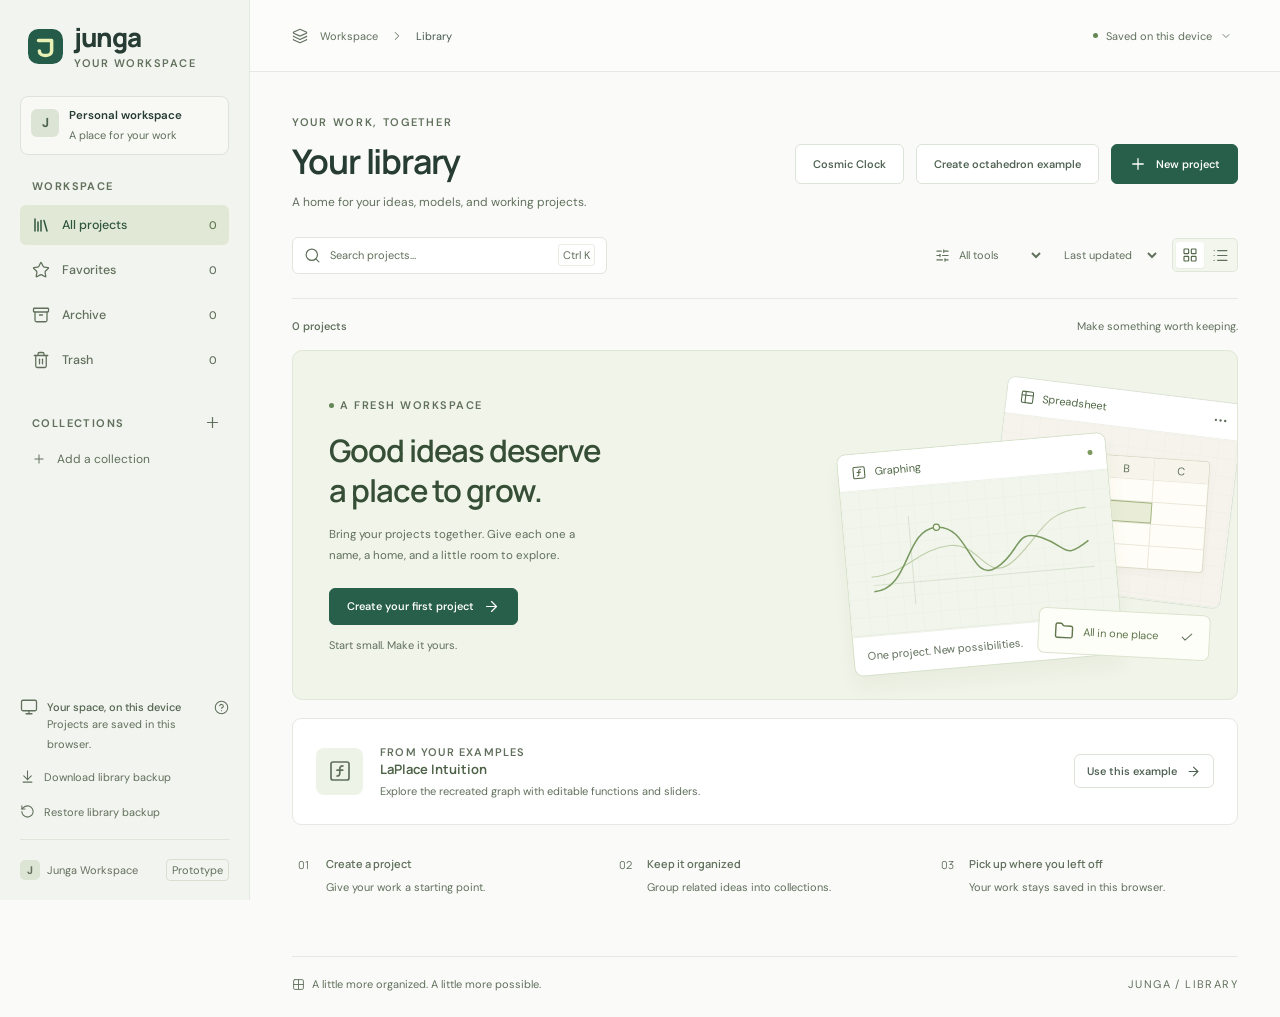
==== commit 2a56f865: "Deploy Junga Workspace @ 0bb9cb6" ====
--- a/JungaWorkspace/index.html
+++ b/JungaWorkspace/index.html
@@ -10,9 +10,10 @@
     />
     <link rel="icon" type="image/svg+xml" href="./favicon.svg" />
     <title>Junga Workspace</title>
-    <script type="module" crossorigin src="./assets/index-CNRcQUIg.js"></script>
+    <script type="module" crossorigin src="./assets/index-CicV3WKK.js"></script>
     <link rel="modulepreload" crossorigin href="./assets/rolldown-runtime-B0Z9INg1.js">
-    <link rel="stylesheet" crossorigin href="./assets/index-BaL4WS6O.css">
+    <link rel="modulepreload" crossorigin href="./assets/jsx-runtime-DpJIb57s.js">
+    <link rel="stylesheet" crossorigin href="./assets/index-NIcwKCZQ.css">
   </head>
   <body>
     <div id="root"></div>
--- a/JungaWorkspace/assets/index-NIcwKCZQ.css
+++ b/JungaWorkspace/assets/index-NIcwKCZQ.css
@@ -0,0 +1 @@
+.code-project-overview{grid-template-columns:minmax(0,1.1fr) minmax(0,1fr);gap:32px;margin-top:32px;display:grid}.code-project-overview section>p{color:var(--muted);margin-bottom:20px;line-height:1.7}.code-project-overview .code-manifest-version{margin:22px 0 12px;font-size:12px}.code-project-overview .code-inventory{border:1px solid var(--border);background:#fff;border-radius:10px;margin:10px 0;overflow:hidden}.code-project-overview .code-inventory summary{cursor:pointer;padding:16px;font-weight:600}.code-project-overview .code-inventory summary span{float:right;color:var(--muted);font-size:12px;font-weight:400}.code-project-overview .code-inventory ul{margin:0;padding:0 16px 16px;list-style:none}.code-project-overview .code-inventory li{border-top:1px solid var(--border);padding:12px 0}.code-project-overview code{overflow-wrap:anywhere;font-size:11px}.code-project-overview .code-inventory p{color:var(--muted);margin-top:5px;font-size:12px;line-height:1.6}.code-project-overview .code-source-link{color:var(--green);margin:16px 0;text-decoration:underline;display:block}.code-project-overview .code-repository-note{background:var(--soft);border-radius:8px;padding:16px;font-size:12px}.code-output-card{border:1px solid var(--border);background:#fff;border-radius:12px;margin:20px 0;overflow:hidden}.code-project-overview .code-output-art{background:radial-gradient(#213746,#0c1720 75%);place-items:center;height:160px;display:grid}.code-project-overview .code-output-art>div{background:linear-gradient(90deg,#0000 35%,#020914ed),url(../assets/cosmic-clock/earth-day.jpg) 50%/250px 125px;border-radius:50%;width:124px;height:124px;transform:rotate(-23.4deg);box-shadow:-2px 0 10px #519bba66,inset 10px 0 18px #59a8d133}.code-output-body{padding:22px}.code-output-medium{color:var(--muted);justify-content:space-between;font-size:11px;display:flex}.code-output-medium span{background:var(--soft);color:var(--green);border-radius:9px;padding:2px 8px}.code-output-body h3{margin:12px 0 8px;font-size:23px}.code-output-body p{color:var(--muted);line-height:1.7}.code-output-actions{flex-wrap:wrap;gap:10px;margin-top:20px;display:flex}.code-output-settings .code-settings-grid{grid-template-columns:repeat(auto-fit,minmax(160px,1fr));gap:12px;display:grid}.code-output-settings .code-check{flex-direction:row;align-items:center;gap:10px;margin-top:14px}.code-output-settings .code-check input{width:18px;height:18px}.code-output-settings .field-hint{margin-bottom:12px}.project-art.code-art{color:#f0f3e7;background:radial-gradient(#324f43,#1b3429);place-items:center;font:48px monospace;display:grid}@media (width<=1000px){.code-project-overview{grid-template-columns:1fr}}.code-project-overview .code-inventory-open{text-align:left;width:100%;font:inherit;color:inherit;cursor:pointer;background:0 0;border:0;border-radius:8px;margin:-4px -6px;padding:4px 6px;display:block}.code-project-overview .code-inventory-open:hover,.code-project-overview .code-inventory-open:focus-visible{background:var(--soft)}.code-project-overview .code-inventory-action{color:var(--green);align-items:center;gap:5px;margin-top:7px;font-size:12px;display:inline-flex}.code-project-overview .code-inventory-open:hover .code-inventory-action{text-decoration:underline}.modal.source-viewer{flex-direction:column;width:min(960px,100vw - 32px);display:flex}.modal.source-viewer .modal-heading{margin-bottom:16px}.modal.source-viewer .modal-heading h2{overflow-wrap:anywhere;font-family:DM Mono,ui-monospace,monospace;font-size:15px}.source-viewer-body{border:1px solid var(--border);background:var(--surface);border-radius:10px;flex-direction:column;flex:1;min-height:0;max-height:min(64vh,620px);display:flex;overflow:auto}.source-viewer-body .code-mirror-host{min-height:0}.source-viewer-note{color:var(--muted);border-bottom:1px solid var(--border);margin:0;padding:10px 14px;font-size:12px}.source-viewer-image{max-width:100%;height:auto;margin:auto;display:block}.source-viewer-origin{color:var(--muted);margin:0 auto 0 0;font-size:12px}.modal.source-viewer .modal-footer{align-items:center;gap:12px}.modal.source-viewer .modal-footer .button{align-items:center;gap:6px;display:inline-flex}.source-viewer-copy{border:1px solid var(--border);background:var(--soft);border-radius:10px;flex-wrap:wrap;align-items:center;gap:12px;margin-top:14px;padding:12px 14px;font-size:13px;display:flex}.source-viewer-copy label{color:var(--muted);align-items:center;gap:8px;font-size:12px;display:flex}.source-viewer-copy select{font:inherit;border:1px solid var(--border);background:var(--surface);color:var(--ink);border-radius:8px;max-width:260px;padding:6px 8px}.source-viewer-copy .button{align-items:center;gap:6px;display:inline-flex}.source-viewer-copy p{margin:0}.source-viewer-copy code{font-family:DM Mono,ui-monospace,monospace;font-size:12px}.source-viewer-copy a{color:var(--green);text-decoration:underline}.source-viewer-copy .form-error{flex-basis:100%}.code-editor{flex-direction:column;min-height:0;display:flex}.code-heading{justify-content:space-between;align-items:center;gap:20px;margin-bottom:20px;display:flex}.code-heading .back-link{margin-bottom:19px}.code-heading .eyebrow{margin-bottom:5px;font-size:11px}.code-heading h1{overflow-wrap:anywhere;font-size:27px}.code-heading-actions{align-items:center;gap:12px;display:flex}.code-entry-select{color:var(--muted);align-items:center;gap:8px;font-size:12px;display:flex}.code-entry-select select{font:inherit;border:1px solid var(--border);background:var(--surface);color:var(--ink);border-radius:8px;padding:6px 8px}.code-body{grid-template-columns:var(--code-tree-width,232px) minmax(0, 1fr);min-height:var(--code-editor-height,560px);align-items:stretch;gap:16px;display:grid}.code-body.with-preview .code-preview{grid-column:1/-1}@media (width>=1200px){.code-body.with-preview{grid-template-columns:var(--code-tree-width,232px) minmax(0, 1fr) minmax(0, 1fr)}.code-body.with-preview .code-preview{grid-column:auto}}.code-files{border:1px solid var(--border);background:var(--sidebar);border-radius:12px;flex-direction:column;gap:12px;min-height:0;padding:14px;display:flex;overflow:auto}.code-files-heading{justify-content:space-between;align-items:baseline;display:flex}.code-files-heading h2{letter-spacing:.08em;text-transform:uppercase;color:var(--muted);margin:0;font-size:13px}.code-files-heading span{color:var(--muted);font-size:11px}.code-tree{margin:0;padding:0;font-size:13px;list-style:none}.code-tree .code-tree{border-left:1px solid var(--border);margin-left:6px;padding-left:12px}.code-tree-folder>span{color:var(--muted);align-items:center;gap:6px;padding:4px 6px;font-weight:500;display:flex}.code-tree-file{text-align:left;width:100%;font:inherit;color:var(--ink);cursor:pointer;background:0 0;border:0;border-radius:7px;align-items:center;gap:6px;padding:4px 6px;display:flex}.code-tree-file:hover{background:var(--soft)}.code-tree-file.selected{background:var(--green);color:#fff}.code-tree-file span{overflow-wrap:anywhere}.code-entry-flag{color:currentColor;opacity:.75;margin-left:auto;display:inline-flex}.code-files-actions{flex-direction:column;gap:8px;display:flex}.code-new-file label{color:var(--muted);flex-direction:column;gap:5px;font-size:12px;display:flex}.code-new-file input{font:inherit;border:1px solid var(--border);background:var(--surface);color:var(--ink);border-radius:8px;padding:7px 9px}.code-new-file .button-row{margin-top:8px}.code-usage{color:var(--muted);margin:auto 0 0;font-size:11px}.code-pane{border:1px solid var(--border);background:var(--surface);border-radius:12px;flex-direction:column;min-height:0;display:flex;overflow:hidden}.code-pane-bar{border-bottom:1px solid var(--border);background:var(--sidebar);flex-wrap:wrap;justify-content:space-between;align-items:center;gap:4px 12px;padding:8px 12px;display:flex}.code-pane-path{color:var(--ink);overflow-wrap:anywhere;min-width:0;font-family:DM Mono,ui-monospace,monospace;font-size:12px}.code-rename{font:inherit;border:1px solid var(--green);border-radius:7px;flex:1;padding:5px 8px}.code-pane-actions{flex-shrink:0;gap:4px;display:flex}.button.quiet{color:var(--muted);cursor:pointer;background:0 0;border:1px solid #0000;border-radius:7px;align-items:center;gap:5px;padding:5px 8px;font-size:12px;display:inline-flex}.button.quiet:hover{background:var(--soft);color:var(--ink)}.button.quiet.has-errors{color:var(--danger)}.code-mirror-host{flex:1;min-height:0;overflow:auto}.code-mirror-host .cm-editor{height:100%;font-size:var(--code-font-size,13px)}.code-mirror-host .cm-editor.cm-focused{outline:none}.code-mirror-host .cm-scroller{font-family:DM Mono,ui-monospace,monospace;line-height:1.55}.code-loading{color:var(--muted);padding:24px;font-size:13px}.code-empty,.code-run-empty{text-align:center;color:var(--muted);margin:auto;padding:32px}.code-empty h3,.code-run-empty h3{color:var(--ink);margin:0 0 6px}.code-preview,.code-runner{border:1px solid var(--border);background:var(--surface);border-radius:12px;flex-direction:column;min-height:0;display:flex;overflow:hidden}.code-preview{min-height:var(--code-run-height,320px)}.code-run-bar{border-bottom:1px solid var(--border);background:var(--sidebar);justify-content:space-between;align-items:center;gap:12px;padding:8px 12px;display:flex}.code-run-entry{color:var(--muted);font-family:DM Mono,ui-monospace,monospace;font-size:12px}.code-run-actions{gap:4px;display:flex}.code-run-warning{color:var(--danger);border-bottom:1px solid var(--border);background:#fdf3f1;align-items:center;gap:8px;margin:0;padding:8px 12px;font-size:12px;display:flex}.code-run-frame{width:100%;min-height:var(--code-run-height,320px);background:#fff;border:0;flex:1}.code-run-console{border-top:1px solid var(--border);color:#dfe7da;background:#10140f;max-height:180px;padding:8px 12px;font-family:DM Mono,ui-monospace,monospace;font-size:12px;overflow:auto}.code-run-console ul{margin:0;padding:0;list-style:none}.code-run-console li{overflow-wrap:anywhere;white-space:pre-wrap;border-bottom:1px solid #1d2419;padding:2px 0}.code-run-console-empty{color:#93a08c;margin:0}.code-run-error{color:#f0a79a}.code-run-warn{color:#e8d39a}.visually-hidden{clip:rect(0, 0, 0, 0);white-space:nowrap;border:0;width:1px;height:1px;margin:-1px;padding:0;position:absolute;overflow:hidden}.output-page .code-runner{border:0;border-radius:0;min-height:calc(100dvh - 64px)}.output-page .code-run-frame{min-height:0}@media (width<=960px){.code-body,.code-body.with-preview{grid-template-columns:minmax(0,1fr)}.code-files{max-height:220px}}.code-run-outputs .code-output-art{background:linear-gradient(135deg,#16241c,#0c1710 70%);place-items:center;height:120px;display:grid}.code-run-outputs .code-output-art>div{background:linear-gradient(#5e8f6333 1px,#0000 1px) 0 8px/100% 11px,linear-gradient(90deg,#0f1a12,#16261a);border:1px solid #3f6f4366;border-radius:8px;width:78px;height:46px}.code-run-outputs .code-output-body{padding:18px}.code-run-outputs .code-output-body h3{font-size:19px}.canvas-editor{flex-direction:column;height:calc(100vh - 120px);min-height:0;display:flex}.canvas-heading{justify-content:space-between;align-items:flex-start;gap:20px;margin-bottom:12px;display:flex}.canvas-heading .back-link{margin-bottom:14px}.canvas-heading .eyebrow{margin-bottom:4px;font-size:11px}.canvas-heading h1{overflow-wrap:anywhere;font-size:24px}.canvas-heading-actions{flex-wrap:wrap;justify-content:flex-end;align-items:center;gap:10px;display:flex}.canvas-menu-anchor{position:relative}.canvas-menu{z-index:30;background:var(--surface);border:1px solid var(--border);border-radius:var(--design-card-radius,9px);flex-direction:column;min-width:220px;padding:6px;display:flex;position:absolute;top:calc(100% + 6px);left:0;box-shadow:0 12px 30px #14281e24}.canvas-heading-actions .canvas-menu{left:auto;right:0}.canvas-menu>button{font:inherit;text-align:left;color:var(--ink);cursor:pointer;background:0 0;border:0;border-radius:6px;padding:8px 10px}.canvas-menu>button:hover,.canvas-menu>button:focus-visible{background:var(--soft)}.canvas-menu.shapes{grid-template-columns:repeat(6,44px);gap:2px;display:grid}.canvas-menu.shapes>button{place-items:center;padding:3px;display:grid}.canvas-toolbar{border:1px solid var(--border);border-radius:var(--design-card-radius,9px);background:var(--surface);flex-wrap:wrap;align-items:center;gap:2px;margin-bottom:10px;padding:6px 8px;display:flex}.canvas-toolbar-gap{background:var(--border);width:1px;height:22px;margin:0 6px}.canvas-tool{color:var(--ink);cursor:pointer;background:0 0;border:1px solid #0000;border-radius:6px;align-items:center;gap:2px;padding:6px;display:inline-flex}.canvas-tool:hover:not(:disabled){background:var(--soft)}.canvas-tool.active{background:var(--green);color:#fff}.canvas-tool:disabled{opacity:.35;cursor:default}.canvas-zoom-value{font:inherit;min-width:48px;color:var(--ink);cursor:pointer;background:0 0;border:0;font-size:12px}.canvas-message{color:var(--muted);margin-left:auto;padding:0 8px;font-size:12px}.canvas-body{grid-template-columns:var(--canvas-strip-width,168px) minmax(0, 1fr) var(--canvas-inspector-width,264px);flex:1;gap:10px;min-height:420px;display:grid}.canvas-strip{border:1px solid var(--border);border-radius:var(--design-card-radius,9px);background:var(--sidebar);flex-direction:column;gap:8px;padding:8px;display:flex;overflow-y:auto}.canvas-strip ol{flex-direction:column;gap:10px;margin:0;padding:0;list-style:none;display:flex}.canvas-thumb{border:2px solid var(--border);cursor:pointer;background:#fff;border-radius:6px;width:100%;padding:0;display:block;overflow:hidden}.canvas-thumb:hover{border-color:var(--muted)}.canvas-strip li.current .canvas-thumb{border-color:var(--canvas-handle-color,#2f6fed)}.canvas-thumb-svg{width:100%;height:100%;display:block}.canvas-thumb-meta{color:var(--muted);align-items:center;gap:6px;margin-top:3px;font-size:11px;display:flex}.canvas-thumb-name{text-overflow:ellipsis;white-space:nowrap;flex:1;overflow:hidden}.canvas-thumb-actions{gap:1px;display:none}.canvas-strip li:hover .canvas-thumb-actions,.canvas-strip li:focus-within .canvas-thumb-actions{display:inline-flex}.canvas-thumb-actions button{color:var(--muted);cursor:pointer;background:0 0;border:0;padding:2px;display:inline-flex}.canvas-thumb-actions button:hover:not(:disabled){color:var(--ink)}.canvas-thumb-actions button:disabled{opacity:.3}.canvas-add-page{justify-content:center;font-size:12px}.canvas-stage{border:1px solid var(--border);border-radius:var(--design-card-radius,9px);touch-action:none;-webkit-user-select:none;user-select:none;background:#e9ece6;min-height:0;position:relative;overflow:hidden}.canvas-stage-svg{display:block;position:absolute;inset:0}.canvas-page-shadow{fill:none;stroke:#0000001f;stroke-width:1px;filter:drop-shadow(0 6px 18px #0000002e)}.canvas-grid{fill:none;stroke:#285f4b24;pointer-events:none}.canvas-selection-box{fill:none;stroke:var(--canvas-handle-color,#2f6fed);pointer-events:none}.canvas-selection-outline{fill:none;stroke:var(--canvas-handle-color,#2f6fed);stroke-dasharray:4 3;pointer-events:none}.canvas-handle{fill:#fff;stroke:var(--canvas-handle-color,#2f6fed)}.canvas-handle.rotate{cursor:grab}.canvas-handle.endpoint{cursor:move}.canvas-handle.endpoint.attached{fill:var(--canvas-handle-color,#2f6fed)}.canvas-handle.waypoint{cursor:move;fill:#fff}.canvas-rotate-stem{stroke:var(--canvas-handle-color,#2f6fed)}.canvas-selection-hitline{fill:none;stroke:#0000;cursor:copy}.canvas-guide{stroke:#e0457b;pointer-events:none}.canvas-marquee{fill:#2f6fed14;stroke:var(--canvas-handle-color,#2f6fed);pointer-events:none}.canvas-draw-preview{fill:#2f6fed1a;stroke:var(--canvas-handle-color,#2f6fed);pointer-events:none}.canvas-text-editor{z-index:5;box-sizing:border-box;border:1px dashed var(--canvas-handle-color,#2f6fed);resize:none;transform-origin:50%;background:#ffffffe6;outline:none;margin:0;padding:6px;position:absolute;overflow:hidden}.canvas-ruler{pointer-events:none;fill:var(--muted);background:#ffffffd9;font-size:9px;position:absolute}.canvas-ruler line{stroke:var(--muted)}.canvas-ruler.horizontal{border-bottom:1px solid var(--border);top:0;left:0}.canvas-ruler.vertical{border-right:1px solid var(--border);top:0;left:0}.canvas-timeline{border:1px solid var(--border);color:var(--muted);background:#ffffffeb;border-radius:999px;align-items:center;gap:10px;padding:8px 12px;font-size:12px;display:flex;position:absolute;bottom:10px;left:12px;right:12px}.canvas-timeline input[type=range]{flex:1}.canvas-inspector{border:1px solid var(--border);border-radius:var(--design-card-radius,9px);background:var(--surface);padding:10px 12px 16px;font-size:13px;overflow-y:auto}.canvas-inspector h2{letter-spacing:.08em;text-transform:uppercase;color:var(--muted);margin:14px 0 8px;font-size:12px}.canvas-inspector h2:first-child{margin-top:4px}.canvas-inspector .inspector-row{grid-template-columns:1fr 1fr;gap:6px 8px;margin-bottom:6px;display:grid}.canvas-inspector .inspector-row.three{grid-template-columns:1fr 1fr 1fr}.canvas-inspector .inspector-row.single{grid-template-columns:1fr}.canvas-inspector label{color:var(--muted);flex-direction:column;gap:3px;font-size:11px;display:flex}.canvas-inspector label.inline{color:var(--ink);flex-direction:row;align-items:center;gap:6px;font-size:12px}.canvas-inspector input:not([type=checkbox]):not([type=color]):not([type=range]),.canvas-inspector select,.canvas-inspector textarea{font:inherit;color:var(--ink);border:1px solid var(--border);background:var(--surface);box-sizing:border-box;border-radius:6px;width:100%;min-width:0;padding:5px 7px;font-size:13px}.canvas-inspector textarea{resize:vertical}.canvas-inspector .paint-field{align-items:center;gap:6px;display:flex}.canvas-inspector .paint-field input[type=color]{border:1px solid var(--border);background:0 0;border-radius:6px;width:30px;height:28px;padding:0}.canvas-inspector .paint-field .paint-none{border:1px solid var(--border);cursor:pointer;background:linear-gradient(to top right,#0000 47%,#c33 47% 53%,#0000 53%),#fff;border-radius:6px;width:30px;height:28px}.canvas-inspector .paint-field .paint-none.active{outline:2px solid var(--canvas-handle-color,#2f6fed)}.canvas-inspector .button-group{flex-wrap:wrap;gap:2px;display:flex}.canvas-inspector .button-group button{border:1px solid var(--border);background:var(--surface);color:var(--ink);cursor:pointer;font:inherit;border-radius:6px;flex:1;justify-content:center;align-items:center;padding:5px 4px;font-size:12px;display:inline-flex}.canvas-inspector .button-group button.active{background:var(--green);border-color:var(--green);color:#fff}.canvas-inspector .button-group button:disabled{opacity:.4;cursor:default}.canvas-inspector .keyframe-list{flex-direction:column;gap:4px;margin:6px 0;padding:0;list-style:none;display:flex}.canvas-inspector .keyframe-list li{align-items:center;gap:6px;font-size:12px;display:flex}.canvas-inspector .keyframe-list li button{color:var(--muted);cursor:pointer;background:0 0;border:0;display:inline-flex}.canvas-inspector .inspector-hint{color:var(--muted);margin:4px 0 8px;font-size:11px;line-height:1.4}.visually-hidden{clip:rect(0 0 0 0);clip-path:inset(50%);white-space:nowrap;width:1px;height:1px;position:absolute;overflow:hidden}.canvas-presenter{color:#e8efe6;-webkit-user-select:none;user-select:none;background:#111512;place-items:center;width:100%;height:100%;min-height:60vh;display:grid;position:relative;overflow:hidden}.canvas-presenter.mode-board{cursor:grab}.canvas-presenter.mode-deck{cursor:pointer}.canvas-present-overlay{z-index:100;background:#111512;position:fixed;inset:0}.canvas-present-overlay .canvas-presenter{height:100vh}.output-page main .canvas-presenter{height:calc(100vh - 56px)}.presenter-frame{box-sizing:border-box;place-items:center;width:100%;height:100%;padding:24px 24px 64px;display:grid}.presenter-page{background:#fff;max-width:100%;max-height:100%;box-shadow:0 20px 60px #00000073}.presenter-frame.device .presenter-page{box-sizing:content-box;background:#000;border:10px solid #222;border-radius:28px}.presenter-hotspot{cursor:pointer}.presenter-hotspot:hover{fill:#2f6fed1f}.presenter-board{z-index:1;position:absolute;inset:0}.presenter-board-background{z-index:0;position:absolute;inset:0}.presenter-controls{z-index:3;color:#e8efe6;cursor:default;background:#141815d9;border-radius:999px;align-items:center;gap:4px;padding:6px 10px;font-size:12px;display:flex;position:absolute;bottom:14px;left:50%;transform:translate(-50%)}.presenter-controls .icon-button{color:inherit}.presenter-controls input[type=range]{width:140px}.presenter-mode{color:#9fb3a6;padding-right:6px}.presenter-counter{text-align:center;min-width:56px}@keyframes presenter-fade{0%{opacity:0}to{opacity:1}}@keyframes presenter-slide{0%{opacity:0;transform:translate(40px)}to{opacity:1;transform:none}}.presenter-page.transition-fade{animation:.4s ease-out presenter-fade}.presenter-page.transition-slide{animation:.4s ease-out presenter-slide}.canvas-outputs{margin:24px 0}.canvas-outputs-help{color:var(--muted);margin:0 0 12px;font-size:13px}.canvas-output-list{flex-direction:column;gap:8px;margin:0 0 12px;padding:0;list-style:none;display:flex}.canvas-output-list li{border:1px solid var(--border);border-radius:var(--design-card-radius,9px);background:var(--surface);justify-content:space-between;align-items:center;gap:12px;padding:12px 14px;display:flex}.canvas-output-list h3{margin:0 0 3px;font-size:15px}.canvas-output-list p{color:var(--muted);margin:0;font-size:12px}.canvas-output-actions{align-items:center;gap:6px;display:flex}.project-art.canvas,.mixed-art .canvas-art{place-items:center;display:grid}.canvas-art{width:70%;height:70%}.canvas-art .art-shape{fill:var(--soft);stroke:var(--green);stroke-width:3px}.canvas-art .art-line{fill:none;stroke:var(--green);stroke-width:3px}@media (width<=1100px){.canvas-body{grid-template-columns:minmax(0, 1fr) var(--canvas-inspector-width,264px)}.canvas-strip{flex-direction:row;order:3;grid-column:1/-1;max-height:140px}.canvas-strip ol{flex-direction:row}.canvas-strip li{flex:none;width:120px}}@media (width<=760px){.canvas-editor{height:auto}.canvas-body{grid-template-columns:minmax(0,1fr)}.canvas-stage{min-height:60vh}.canvas-inspector{max-height:50vh}}.doc-editor{flex-direction:column;min-height:0;display:flex}.doc-heading{justify-content:space-between;align-items:flex-start;gap:20px;margin-bottom:12px;display:flex}.doc-heading .back-link{margin-bottom:14px}.doc-heading .eyebrow{margin-bottom:4px;font-size:11px}.doc-heading h1{overflow-wrap:anywhere;font-size:24px}.doc-heading-actions{flex-wrap:wrap;justify-content:flex-end;align-items:center;gap:10px;display:flex}.doc-menu-anchor{position:relative}.doc-menu{z-index:30;background:var(--surface);border:1px solid var(--border);border-radius:var(--design-card-radius,9px);flex-direction:column;gap:2px;min-width:230px;padding:6px;display:flex;position:absolute;top:calc(100% + 6px);right:0;box-shadow:0 12px 30px #14281e24}.doc-menu.left{left:0;right:auto}.doc-menu>button,.doc-menu>label{font:inherit;text-align:left;color:var(--ink);cursor:pointer;background:0 0;border:0;border-radius:6px;padding:7px 10px;font-size:13px}.doc-menu>button:hover,.doc-menu>button:focus-visible{background:var(--soft)}.doc-menu>label{cursor:default;color:var(--muted);flex-direction:column;gap:4px;font-size:11px;display:flex}.doc-menu>label select,.doc-menu>label input{font:inherit;color:var(--ink);border:1px solid var(--border);background:var(--surface);border-radius:6px;padding:5px 7px;font-size:13px}.doc-menu hr{border:0;border-top:1px solid var(--border);margin:4px 0}.doc-toolbar{border:1px solid var(--border);border-radius:var(--design-card-radius,9px);background:var(--surface);z-index:20;flex-wrap:wrap;align-items:center;gap:2px;margin-bottom:10px;padding:6px 8px;display:flex;position:sticky;top:8px}.doc-toolbar-gap{background:var(--border);width:1px;height:22px;margin:0 6px}.doc-tool{color:var(--ink);cursor:pointer;background:0 0;border:1px solid #0000;border-radius:6px;align-items:center;gap:2px;padding:6px;display:inline-flex}.doc-tool:hover:not(:disabled){background:var(--soft)}.doc-tool.active{background:var(--green);color:#fff}.doc-tool:disabled{opacity:.35;cursor:default}.doc-toolbar select,.doc-toolbar input[type=number]{font:inherit;color:var(--ink);border:1px solid var(--border);background:var(--surface);border-radius:6px;max-width:150px;padding:5px 7px;font-size:13px}.doc-toolbar input[type=number]{width:62px}.doc-message{color:var(--muted);margin-left:auto;padding:0 8px;font-size:12px}.doc-link-form{border:1px solid var(--border);border-radius:var(--design-card-radius,9px);background:var(--surface);align-items:center;gap:6px;margin-bottom:10px;padding:6px 8px;display:flex}.doc-link-form input{font:inherit;border:1px solid var(--border);border-radius:6px;flex:1;min-width:0;padding:6px 8px}.doc-body{grid-template-columns:var(--document-outline-width,220px) minmax(0, 1fr);align-items:start;gap:12px;display:grid}.doc-body.no-outline{grid-template-columns:minmax(0,1fr)}.doc-outline{border:1px solid var(--border);border-radius:var(--design-card-radius,9px);background:var(--sidebar);max-height:calc(100vh - 120px);padding:12px 14px;font-size:13px;position:sticky;top:64px;overflow-y:auto}.doc-outline h2{letter-spacing:.08em;text-transform:uppercase;color:var(--muted);margin:0 0 8px;font-size:11px}.doc-outline ul{flex-direction:column;gap:4px;margin:0;padding:0;list-style:none;display:flex}.doc-outline li.level-0 a{font-weight:600}.doc-outline li.level-2{padding-left:12px}.doc-outline li.level-3{padding-left:24px}.doc-outline a,.doc-outline button{font:inherit;color:var(--ink);cursor:pointer;text-align:left;overflow-wrap:anywhere;background:0 0;border:0;padding:2px 0;text-decoration:none}.doc-outline a:hover,.doc-outline button:hover{color:var(--green)}.doc-outline .doc-outline-empty{color:var(--muted);margin:0;font-size:12px}.doc-desk{border:1px solid var(--border);border-radius:var(--design-card-radius,9px);background:#e9ece6;min-height:60vh;padding:28px 16px 40px;overflow-x:auto}.doc-desk.flat{background:var(--surface)}.doc-page{box-sizing:border-box;color:#1f2a24;background:#fff;outline:none;max-width:100%;min-height:11in;margin:0 auto;box-shadow:0 6px 24px #00000024}.doc-desk.flat .doc-page{box-shadow:none;border:1px solid var(--border)}.doc-page:focus-visible{box-shadow:0 0 0 2px var(--green), 0 6px 24px #00000024}.doc-page[contenteditable=true]:empty:before{content:attr(data-placeholder);color:var(--muted)}.doc-footer{color:#3f4c45;justify-content:space-between;gap:12px;padding:8px 4px 0;font-size:12px;display:flex}.doc-content h1{margin:.3em 0 .4em;font-size:2.2em;font-weight:700;line-height:1.15}.doc-content h2{margin:1em 0 .3em;font-size:1.6em;font-weight:700;line-height:1.2}.doc-content h3{margin:.9em 0 .3em;font-size:1.3em;font-weight:700}.doc-content h4{margin:.8em 0 .3em;font-size:1.1em;font-weight:700}.doc-content p,.doc-content li{white-space:pre-wrap;overflow-wrap:anywhere;margin:0 0 .5em}.doc-content ul,.doc-content ol{margin:0 0 .5em;padding-left:1.6em}.doc-content ul ul,.doc-content ol ol,.doc-content ul ol,.doc-content ol ul{margin-bottom:0}.doc-content blockquote{color:#4a5a52;white-space:pre-wrap;border-left:3px solid #cbd5cf;margin:.6em 0;padding:.2em 0 .2em 1em}.doc-content pre{white-space:pre-wrap;background:#f3f5f2;border-radius:6px;margin:.6em 0;padding:.8em 1em;font-family:DM Mono,Menlo,Consolas,monospace;font-size:.9em;overflow-x:auto}.doc-content code{background:#f3f5f2;border-radius:3px;padding:0 .25em;font-family:DM Mono,Menlo,Consolas,monospace;font-size:.95em}.doc-content pre code{background:0 0;padding:0}.doc-content a{color:#285f4b;text-decoration:underline}.doc-content figure{margin:1em 0}.doc-content figure img{vertical-align:top;max-width:100%;display:inline-block}.doc-content hr{border:0;border-top:1px solid #cbd5cf;margin:1.2em 0}.doc-page figure.selected{outline-offset:2px;outline:2px solid #2f6fed}.doc-reader{grid-template-columns:var(--document-outline-width,220px) minmax(0, 1fr);background:#e9ece6;align-items:start;gap:16px;min-height:calc(100vh - 56px);padding:24px;display:grid;position:relative}.doc-reader:not(:has(.doc-outline)){grid-template-columns:minmax(0,1fr)}.doc-reader .doc-outline{top:24px}.doc-reader-page-wrap{min-width:0}.doc-reader .doc-page{min-height:auto}.doc-reader-footer{text-align:center;color:#3f4c45;margin:12px 0 0;font-size:12px}.doc-reader-actions{gap:4px;display:flex;position:absolute;top:12px;right:16px}.doc-preview-overlay{z-index:100;background:#e9ece6;position:fixed;inset:0;overflow-y:auto}.doc-preview-overlay .doc-reader{min-height:100vh}.doc-outputs{margin:24px 0}.doc-outputs-help{color:var(--muted);margin:0 0 12px;font-size:13px}.doc-output-list{flex-direction:column;gap:8px;margin:0 0 12px;padding:0;list-style:none;display:flex}.doc-output-list li{border:1px solid var(--border);border-radius:var(--design-card-radius,9px);background:var(--surface);justify-content:space-between;align-items:center;gap:12px;padding:12px 14px;display:flex}.doc-output-list h3{margin:0 0 3px;font-size:15px}.doc-output-list p{color:var(--muted);margin:0;font-size:12px}.doc-output-actions{align-items:center;gap:6px;display:flex}.project-art.document{place-items:center;display:grid}.document-art{width:70%;height:70%}.document-art .art-page{fill:#fff;stroke:var(--green);stroke-width:3px}.document-art .art-text{stroke:var(--green);stroke-width:3px;stroke-linecap:round;opacity:.7}@media print{.doc-outline,.doc-reader-actions,.doc-reader-footer{display:none}.doc-reader{background:#fff;padding:0;display:block}.doc-reader .doc-page{box-shadow:none;width:auto!important;padding:0!important}}@media (width<=900px){.doc-body,.doc-reader{grid-template-columns:minmax(0,1fr)}.doc-outline{max-height:200px;position:static}}.col-editor{flex-direction:column;min-height:0;display:flex}.col-heading{justify-content:space-between;align-items:flex-start;gap:20px;margin-bottom:12px;display:flex}.col-heading .back-link{margin-bottom:14px}.col-heading .eyebrow{margin-bottom:4px;font-size:11px}.col-heading h1{overflow-wrap:anywhere;font-size:24px}.col-heading-actions{flex-wrap:wrap;justify-content:flex-end;align-items:center;gap:10px;display:flex}.col-menu-anchor{position:relative}.col-menu{z-index:30;background:var(--surface);border:1px solid var(--border);border-radius:var(--design-card-radius,9px);flex-direction:column;gap:2px;min-width:220px;padding:6px;display:flex;position:absolute;top:calc(100% + 6px);right:0;box-shadow:0 12px 30px #14281e24}.col-menu.left{left:0;right:auto}.col-menu>button{font:inherit;text-align:left;color:var(--ink);cursor:pointer;background:0 0;border:0;border-radius:6px;align-items:center;gap:8px;padding:7px 10px;font-size:13px;display:flex}.col-menu>button:hover,.col-menu>button:focus-visible{background:var(--soft)}.col-body,.col-browser{grid-template-columns:var(--collection-tree-width,240px) minmax(0, 1fr);align-items:start;gap:12px;min-height:60vh;display:grid}.col-body.with-detail{grid-template-columns:var(--collection-tree-width,240px) minmax(0, 1fr) var(--collection-detail-width,320px)}.col-browser:has(.col-detail){grid-template-columns:var(--collection-tree-width,240px) minmax(0, 1fr) var(--collection-detail-width,320px)}.col-browser{background:var(--sidebar);min-height:calc(100vh - 56px);padding:16px 20px 32px}.col-tree{border:1px solid var(--border);border-radius:var(--design-card-radius,9px);background:var(--surface);max-height:calc(100vh - 100px);padding:8px 6px;font-size:13px;position:sticky;top:8px;overflow-y:auto}.col-tree ul{margin:0;padding:0;list-style:none}.col-tree-row{width:100%;font:inherit;color:var(--ink);text-align:left;cursor:pointer;background:0 0;border:0;border-radius:6px;align-items:center;gap:8px;padding:6px 8px;display:flex}.col-tree-row:hover{background:var(--soft)}.col-tree-row.current{background:var(--green);color:#fff}.col-tree-name{text-overflow:ellipsis;white-space:nowrap;flex:1;overflow:hidden}.col-tree-count{opacity:.7;font-size:11px}.col-tree-add{justify-content:center;width:calc(100% - 12px);margin:8px 6px 2px;font-size:12px}.col-emoji{text-align:center;width:20px;font-size:15px}.col-main{min-width:0}.col-crumbs{color:var(--muted);flex-wrap:wrap;align-items:center;gap:4px;margin-bottom:6px;font-size:12px;display:flex}.col-crumbs span{align-items:center;gap:4px;display:inline-flex}.col-crumbs button{font:inherit;color:var(--muted);cursor:pointer;background:0 0;border:0;border-radius:4px;padding:2px 4px}.col-crumbs button[aria-current]{color:var(--ink);font-weight:600}.col-crumbs button:hover{background:var(--soft)}.col-header{border-radius:var(--design-card-radius,9px);background:linear-gradient(135deg, color-mix(in srgb, var(--accent,#285f4b) 18%, #fff), #fff);border:1px solid var(--border);align-items:flex-start;gap:14px;margin-bottom:14px;padding:18px 20px;display:flex}.col-header-emoji{font-size:34px;line-height:1}.col-header>div{flex:1;min-width:0}.col-header h2{margin:0 0 4px;font-size:22px}.col-header p{color:var(--muted);margin:0;font-size:14px}.col-exit{align-self:flex-start}.col-header input.col-name,.col-header textarea.col-description,.col-header input.col-emoji-input{font:inherit;color:var(--ink);box-sizing:border-box;background:0 0;border:1px solid #0000;border-radius:6px;width:100%;padding:2px 6px}.col-header input.col-name{font-size:22px;font-weight:700}.col-header textarea.col-description{color:var(--muted);resize:vertical;min-height:30px;font-size:14px}.col-header input.col-emoji-input{text-align:center;width:52px;padding:0;font-size:30px}.col-header input:hover,.col-header textarea:hover,.col-header input:focus,.col-header textarea:focus{border-color:var(--border);background:#fffc}.col-controls{flex-wrap:wrap;align-items:center;gap:6px;margin-bottom:12px;font-size:12px;display:flex}.col-controls select,.col-controls input[type=color]{font:inherit;border:1px solid var(--border);background:var(--surface);color:var(--ink);border-radius:6px;padding:4px 6px;font-size:12px}.col-controls input[type=color]{width:32px;height:28px;padding:0}.col-controls .button{padding:5px 10px;font-size:12px}.col-controls-gap{flex:1}.col-children{grid-template-columns:repeat(auto-fill,minmax(160px,1fr));gap:8px;margin-bottom:14px;display:grid}.col-child-card{font:inherit;text-align:left;border:1px solid var(--border);border-left:4px solid var(--accent,#285f4b);border-radius:var(--design-card-radius,9px);background:var(--surface);cursor:pointer;color:var(--ink);flex-direction:column;align-items:flex-start;gap:4px;padding:10px 12px;display:flex;position:relative}.col-child-card:hover{background:var(--soft)}.col-child-name{font-size:14px;font-weight:600}.col-child-count{color:var(--muted);font-size:11px}.col-child-remove{color:var(--muted);cursor:pointer;background:0 0;border:0;padding:4px;display:none;position:absolute;top:6px;right:6px}.col-child-wrap{position:relative}.col-child-wrap:hover .col-child-remove,.col-child-wrap:focus-within .col-child-remove{display:inline-flex}.col-add{gap:6px;margin-bottom:10px;display:flex}.col-add input,.col-search{font:inherit;border:1px solid var(--border);background:var(--surface);min-width:0;color:var(--ink);border-radius:8px;flex:1;padding:8px 10px}.col-search{box-sizing:border-box;width:100%;margin-bottom:10px}.col-items{gap:12px;display:grid}.col-items.layout-grid,.col-items.layout-gallery{grid-template-columns:repeat(auto-fill, minmax(var(--collection-card-width,180px), 1fr))}.col-items.layout-list{grid-template-columns:1fr;gap:6px}.col-card{border:1px solid var(--border);border-radius:var(--design-card-radius,9px);background:var(--surface);transition:box-shadow .15s;overflow:hidden}.col-card:hover{box-shadow:0 8px 22px #14281e1f}.col-card.selected{outline:2px solid var(--accent,#285f4b)}.col-card-button{width:100%;font:inherit;text-align:left;color:var(--ink);cursor:pointer;background:0 0;border:0;padding:0;display:block}.col-cover{aspect-ratio:var(--collection-cover-ratio,1);background:color-mix(in srgb, var(--accent,#285f4b) 14%, #fff);overflow:hidden}.col-cover img{object-fit:cover;width:100%;height:100%;display:block}.col-cover-blank{background:linear-gradient(135deg, color-mix(in srgb, var(--accent,#285f4b) 30%, #fff), color-mix(in srgb, var(--accent,#285f4b) 8%, #fff));width:100%;height:100%;display:block}.layout-gallery .col-cover{aspect-ratio:4/3}.layout-gallery .col-card-body h3{font-size:13px}.layout-gallery .col-fields,.layout-gallery .col-subtitle{display:none}.col-card-body{padding:10px 12px 12px}.col-card-body h3{overflow-wrap:anywhere;margin:0 0 2px;font-size:15px;line-height:1.3}.col-subtitle{color:var(--muted);margin:0 0 6px;font-size:13px}.col-fields{grid-template-columns:auto 1fr;gap:2px 8px;margin:4px 0 0;font-size:12px;display:grid}.col-fields>div{display:contents}.col-fields dt{color:var(--muted)}.col-fields dd{overflow-wrap:anywhere;margin:0}.col-fields dd.long{white-space:pre-wrap}.col-fields.detail{margin-top:10px;font-size:13px}.col-card-meta{align-items:center;gap:8px;min-height:16px;margin-top:6px;display:flex}.col-link-chip{color:var(--accent,#285f4b);border:1px solid color-mix(in srgb, var(--accent,#285f4b) 40%, #fff);border-radius:999px;padding:1px 8px;font-size:11px}.col-stars{color:#c9a227;gap:1px;display:inline-flex}.col-stars svg{color:#d5d9d2}.col-stars svg.on,.col-stars button.on svg{color:#c9a227}.col-stars button{cursor:pointer;color:#d5d9d2;background:0 0;border:0;padding:2px;display:inline-flex}.layout-list .col-card-button{grid-template-columns:64px 1fr;align-items:center;display:grid}.layout-list .col-cover{aspect-ratio:1;height:64px}.layout-list .col-card-body{padding:8px 12px}.layout-list .col-fields{grid-template-columns:repeat(auto-fit,minmax(120px,max-content));gap:0 14px}.layout-list .col-fields>div{gap:4px;display:inline-flex}.col-empty{color:var(--muted);grid-column:1/-1;margin:8px 0;font-size:13px}.col-detail{border:1px solid var(--border);border-radius:var(--design-card-radius,9px);background:var(--surface);flex-direction:column;gap:10px;max-height:calc(100vh - 100px);padding:14px;font-size:13px;display:flex;position:sticky;top:8px;overflow-y:auto}.col-detail-head{justify-content:space-between;align-items:flex-start;gap:8px;display:flex}.col-detail-head h2{overflow-wrap:anywhere;margin:0;font-size:17px}.col-detail-cover{border-radius:6px;width:100%;display:block}.col-notes{white-space:pre-wrap;color:var(--ink);margin:0}.col-detail label{color:var(--muted);flex-direction:column;gap:3px;font-size:11px;display:flex}.col-detail input:not([type=checkbox]):not([type=range]),.col-detail textarea,.col-detail select{font:inherit;color:var(--ink);border:1px solid var(--border);background:var(--surface);box-sizing:border-box;border-radius:6px;width:100%;padding:5px 7px;font-size:13px}.col-detail textarea{resize:vertical;min-height:60px}.col-detail .col-detail-row{flex-wrap:wrap;align-items:center;gap:6px;display:flex}.col-detail .col-detail-row .button{padding:5px 9px;font-size:12px}.col-also{flex-wrap:wrap;gap:4px;margin:0;padding:0;list-style:none;display:flex}.col-also li{border:1px solid var(--border);border-radius:999px;align-items:center;gap:4px;padding:2px 8px;font-size:11px;display:inline-flex}.col-also li button{cursor:pointer;color:var(--muted);background:0 0;border:0;padding:0;display:inline-flex}.col-fields-editor{border:1px solid var(--border);border-radius:var(--design-card-radius,9px);background:var(--surface);margin-bottom:12px;padding:12px 14px;font-size:13px}.col-fields-editor h3{margin:0 0 8px;font-size:13px}.col-fields-editor .col-field-row{grid-template-columns:1fr 140px auto auto;align-items:center;gap:6px;margin-bottom:6px;display:grid}.col-fields-editor input,.col-fields-editor select{font:inherit;border:1px solid var(--border);color:var(--ink);background:var(--surface);border-radius:6px;padding:5px 7px;font-size:13px}.col-fields-editor label.inline{align-items:center;gap:4px;font-size:12px;display:inline-flex}.col-message{color:var(--muted);font-size:12px}.col-outputs{margin:24px 0}.col-outputs-help{color:var(--muted);margin:0 0 12px;font-size:13px}.col-output-list{flex-direction:column;gap:8px;margin:0 0 12px;padding:0;list-style:none;display:flex}.col-output-list li{border:1px solid var(--border);border-radius:var(--design-card-radius,9px);background:var(--surface);justify-content:space-between;align-items:center;gap:12px;padding:12px 14px;display:flex}.col-output-list h3{margin:0 0 3px;font-size:15px}.col-output-list p{color:var(--muted);margin:0;font-size:12px}.col-output-actions{align-items:center;gap:6px;display:flex}.col-browse-overlay{z-index:100;background:var(--sidebar);position:fixed;inset:0;overflow-y:auto}.project-art.collection{place-items:center;display:grid}.collection-art{width:70%;height:70%}.collection-art rect{fill:var(--soft);stroke:var(--green);stroke-width:3px}@media (width<=1000px){.col-body,.col-browser,.col-body.with-detail{grid-template-columns:minmax(0,1fr)}.col-browser:has(.col-detail){grid-template-columns:minmax(0,1fr)}.col-tree,.col-detail{max-height:none;position:static}}.workbench{--wb-bg:#f2f3f5;--wb-panel:#fff;--wb-border:#d3d7dd;--wb-ink:#1d232b;--wb-muted:#5c6672;--wb-hover:#e6eaf0;--wb-selected:color-mix(in srgb, var(--wb-accent,#d9251d) 14%, #fff);--wb-viewport:linear-gradient(180deg, #dfe6ee 0%, #f7f9fb 60%, #eef1f4 100%);--wb-grid:#3c506e2e;border:1px solid var(--wb-border);border-radius:var(--design-card-radius,9px);background:var(--wb-bg);height:calc(100vh - 130px);min-height:560px;color:var(--wb-ink);grid-template-rows:auto auto auto minmax(0,1fr) auto;font-size:12px;display:grid;overflow:hidden}.workbench.theme-dark{--wb-bg:#1e2126;--wb-panel:#272b31;--wb-border:#3a3f47;--wb-ink:#e7eaee;--wb-muted:#9aa3ae;--wb-hover:#333940;--wb-selected:color-mix(in srgb, var(--wb-accent,#00ae42) 28%, #272b31);--wb-viewport:radial-gradient(ellipse at 50% 30%, #3a4048 0%, #22262b 70%);--wb-grid:#b4c8dc29}.wb-titlebar{background:var(--wb-accent,#d9251d);color:#fff;align-items:center;gap:10px;padding:5px 12px;font-size:12px;display:flex}.wb-app-name{letter-spacing:.02em;font-weight:700}.wb-readonly{margin-left:auto;font-size:11px}.workbench.theme-dark .wb-titlebar,.workbench.theme-dark .wb-button.primary{color:#0b1f12}.wb-menubar{background:var(--wb-panel);border-bottom:1px solid var(--wb-border);align-items:center;gap:2px;padding:2px 6px;display:flex}.wb-menu{position:relative}.wb-menu>button{font:inherit;color:var(--wb-ink);cursor:pointer;background:0 0;border:0;border-radius:4px;padding:4px 9px;font-size:12px}.wb-menu>button:hover,.wb-menu>button.open{background:var(--wb-hover)}.wb-dropdown{z-index:40;background:var(--wb-panel);border:1px solid var(--wb-border);border-radius:6px;flex-direction:column;min-width:220px;padding:4px;display:flex;position:absolute;top:100%;left:0;box-shadow:0 10px 28px #00000038}.wb-dropdown button{font:inherit;color:var(--wb-ink);cursor:pointer;text-align:left;background:0 0;border:0;border-radius:4px;justify-content:space-between;gap:16px;padding:6px 10px;font-size:12px;display:flex}.wb-dropdown button:hover:not(:disabled){background:var(--wb-hover)}.wb-dropdown button:disabled{opacity:.45;cursor:default}.wb-dropdown kbd{font:inherit;color:var(--wb-muted);font-size:11px}.wb-dropdown hr{border:0;border-top:1px solid var(--wb-border);margin:3px 0}.wb-message{color:inherit;text-overflow:ellipsis;white-space:nowrap;min-width:0;margin-left:auto;padding:0 8px;font-size:11px;overflow:hidden}.wb-readonly{margin-left:0}.wb-ribbon{background:var(--wb-panel);border-bottom:1px solid var(--wb-border)}.wb-ribbon-tabs{border-bottom:1px solid var(--wb-border);gap:2px;padding:4px 8px 0;display:flex}.wb-ribbon-tabs button{font:inherit;color:var(--wb-muted);cursor:pointer;background:0 0;border:1px solid #0000;border-bottom:0;border-radius:6px 6px 0 0;padding:5px 12px;font-size:12px}.wb-ribbon-tabs button.active{color:var(--wb-ink);background:var(--wb-bg);border-color:var(--wb-border);font-weight:600}.wb-ribbon-groups{background:var(--wb-bg);gap:4px;padding:6px 8px 4px;display:flex;overflow-x:auto}.wb-ribbon-group{border-right:1px solid var(--wb-border);flex-direction:column;align-items:center;padding:0 8px;display:flex}.wb-ribbon-group:last-child{border-right:0}.wb-ribbon-tools{gap:2px;display:flex}.wb-tool{width:64px;font:inherit;color:var(--wb-ink);cursor:pointer;text-align:center;background:0 0;border:1px solid #0000;border-radius:6px;flex-direction:column;align-items:center;gap:3px;padding:6px 2px 4px;font-size:10.5px;line-height:1.15;display:flex}.wb-tool svg{color:var(--wb-accent,#d9251d)}.wb-tool:hover:not(:disabled){background:var(--wb-hover);border-color:var(--wb-border)}.wb-tool.active{background:var(--wb-selected);border-color:var(--wb-accent,#d9251d)}.wb-tool:disabled{opacity:.4;cursor:default}.wb-ribbon-group-label{color:var(--wb-muted);margin-top:2px;font-size:10px}.wb-body{grid-template-columns:var(--workbench-tree-width,260px) minmax(0, 1fr);min-height:0;display:grid}.wb-body.with-right{grid-template-columns:var(--workbench-tree-width,260px) minmax(0, 1fr) var(--workbench-right-width,300px)}.wb-left,.wb-right{background:var(--wb-panel);border-right:1px solid var(--wb-border);flex-direction:column;min-height:0;display:flex;overflow-y:auto}.wb-right{border-right:0;border-left:1px solid var(--wb-border)}.wb-panel-tabs{border-bottom:1px solid var(--wb-border);display:flex}.wb-panel-tabs button{color:var(--wb-muted);cursor:pointer;background:0 0;border:0;flex:1;justify-content:center;padding:7px 0;display:inline-flex}.wb-panel-tabs button.active{color:var(--wb-accent,#d9251d);box-shadow:inset 0 -2px 0 var(--wb-accent,#d9251d)}.wb-panel-title{text-transform:uppercase;letter-spacing:.06em;color:var(--wb-muted);padding:8px 10px 4px;font-size:11px;font-weight:600}.wb-panel{padding:10px 12px;font-size:12px}.wb-tree ul{margin:0;padding:0;list-style:none}.wb-tree-row{border-radius:4px;align-items:center;gap:2px;margin:0 4px;display:flex}.wb-tree-row:hover{background:var(--wb-hover)}.wb-tree-row.selected{background:var(--wb-selected)}.wb-tree-row.suppressed .wb-tree-label{color:var(--wb-muted);text-decoration:line-through}.wb-tree-toggle{width:16px;height:20px;color:var(--wb-muted);cursor:pointer;background:0 0;border:0;justify-content:center;align-items:center;padding:0;display:inline-flex}.wb-tree-label{font:inherit;color:var(--wb-ink);text-align:left;cursor:pointer;background:0 0;border:0;flex:1;align-items:center;gap:6px;min-width:0;padding:3px 4px;font-size:12px;display:flex}.wb-tree-label span{text-overflow:ellipsis;white-space:nowrap;overflow:hidden}.wb-tree-label svg{color:var(--wb-accent,#d9251d);flex:none}.wb-tree-badge{color:var(--wb-muted);margin-left:auto;font-size:10px}.wb-properties{flex-direction:column;gap:8px;padding:8px 10px 12px;display:flex}.wb-properties-head{border-bottom:1px solid var(--wb-border);align-items:center;gap:6px;padding-bottom:6px;font-weight:600;display:flex}.wb-properties-head svg{color:var(--wb-accent,#d9251d)}.wb-properties-head span{flex:1}.wb-ok,.wb-cancel{border:1px solid var(--wb-border);background:var(--wb-panel);cursor:pointer;color:#1a8f3c;border-radius:50%;justify-content:center;align-items:center;width:26px;height:26px;display:inline-flex}.wb-cancel{color:#c0392b}.wb-properties-hint{color:var(--wb-muted);margin:0;font-size:11px;line-height:1.4}.wb-field{color:var(--wb-muted);flex-direction:column;gap:3px;font-size:11px;display:flex}.wb-field.inline{color:var(--wb-ink);flex-direction:row;align-items:center;gap:6px;font-size:12px}.wb-field input:not([type=checkbox]),.wb-field select,.wb-panel input:not([type=checkbox]),.wb-panel select,.wb-right input:not([type=checkbox]):not([type=range]),.wb-right select{font:inherit;color:var(--wb-ink);background:var(--wb-bg);border:1px solid var(--wb-border);box-sizing:border-box;border-radius:4px;width:100%;padding:4px 6px;font-size:12px}.wb-properties-actions{gap:6px;margin-top:4px;display:flex}.wb-button{font:inherit;border:1px solid var(--wb-border);background:var(--wb-panel);color:var(--wb-ink);cursor:pointer;border-radius:5px;padding:5px 12px;font-size:12px}.wb-button.primary{background:var(--wb-accent,#d9251d);border-color:var(--wb-accent,#d9251d);color:#fff}.wb-button.primary:hover{filter:brightness(1.08)}.wb-button:disabled{opacity:.45;cursor:default}.wb-button.large{padding:9px 16px;font-size:13px;font-weight:600}.wb-viewport{background:var(--wb-viewport);min-height:0;display:grid;position:relative;overflow:hidden}.wb-scene{touch-action:none;cursor:grab;outline:none;width:100%;height:100%;min-height:240px;position:relative}.wb-scene:focus-visible{box-shadow:inset 0 0 0 2px var(--wb-accent,#d9251d)}.wb-scene:active{cursor:grabbing}.wb-scene canvas{display:block}.wb-legend{gap:4px;margin:8px 0 0;padding:0;font-size:11px;list-style:none;display:grid}.wb-legend li{align-items:center;gap:6px;display:flex}.wb-view-toolbar{z-index:3;background:var(--wb-panel);border:1px solid var(--wb-border);border-radius:6px;gap:2px;padding:3px;display:flex;position:absolute;top:8px;left:50%;transform:translate(-50%)}.wb-view-toolbar button{color:var(--wb-ink);cursor:pointer;background:0 0;border:0;border-radius:4px;padding:5px;display:inline-flex}.wb-view-toolbar button:hover{background:var(--wb-hover)}.wb-view-toolbar button.active{background:var(--wb-selected);color:var(--wb-accent,#d9251d)}.wb-viewport-note{color:var(--wb-ink);background:var(--wb-panel);border-radius:4px;max-width:60%;padding:4px 8px;font-size:11px;position:absolute;bottom:10px;left:12px}.wb-status{background:var(--wb-panel);border-top:1px solid var(--wb-border);color:var(--wb-muted);align-items:center;gap:18px;padding:3px 12px;font-size:11px;display:flex}.wb-status span{align-items:center;gap:4px;display:inline-flex}.wb-section{border-bottom:1px solid var(--wb-border)}.wb-section>summary{cursor:pointer;align-items:center;gap:6px;padding:8px 10px;font-size:12px;font-weight:600;list-style:none;display:flex}.wb-section>summary::-webkit-details-marker{display:none}.wb-section>summary svg{color:var(--wb-accent,#d9251d)}.wb-section-body{flex-direction:column;gap:8px;padding:4px 10px 10px;display:flex}.wb-row{grid-template-columns:1fr 1fr;gap:6px;display:grid}.wb-row.three{grid-template-columns:1fr 1fr 1fr}.wb-list{flex-direction:column;gap:2px;margin:0;padding:0;list-style:none;display:flex}.wb-list li button{width:100%;font:inherit;color:var(--wb-ink);cursor:pointer;text-align:left;background:0 0;border:1px solid #0000;border-radius:4px;align-items:center;gap:6px;padding:5px 8px;font-size:12px;display:flex}.wb-list li button:hover{background:var(--wb-hover)}.wb-list li button.selected{background:var(--wb-selected);border-color:var(--wb-accent,#d9251d)}.wb-swatch{border:1px solid #0003;border-radius:3px;flex:none;width:12px;height:12px}.wb-stat{justify-content:space-between;gap:8px;font-size:12px;display:flex}.wb-stat strong{font-weight:600}.wb-progress{background:var(--wb-border);border-radius:3px;height:6px;overflow:hidden}.wb-progress>div{background:var(--wb-accent,#d9251d);height:100%}.wb-hint{color:var(--wb-muted);margin:0;font-size:11px;line-height:1.4}.wb-editor .canvas-heading{margin-bottom:10px}@media (width<=1000px){.wb-body,.wb-body.with-right{grid-template-rows:auto minmax(320px,1fr) auto;grid-template-columns:minmax(0,1fr)}.wb-left,.wb-right{border:0;border-bottom:1px solid var(--wb-border);max-height:240px}.workbench{height:auto}}.workbench.wb-output{border:0;border-radius:0;grid-template-rows:minmax(0,1fr) auto;height:calc(100vh - 56px)}.wb-output-list{color:var(--wb-muted);background:var(--wb-panel);border-top:1px solid var(--wb-border);flex-wrap:wrap;gap:16px;margin:0;padding:8px 14px;font-size:12px;list-style:none;display:flex}@font-face{font-family:DM Mono;font-style:normal;font-display:swap;font-weight:400;src:url(./dm-mono-latin-ext-400-normal-C2zvOubV.woff2)format("woff2"),url(./dm-mono-latin-ext-400-normal-1aZr6b2b.woff)format("woff");unicode-range:U+100-2BA,U+2BD-2C5,U+2C7-2CC,U+2CE-2D7,U+2DD-2FF,U+304,U+308,U+329,U+1D00-1DBF,U+1E00-1E9F,U+1EF2-1EFF,U+2020,U+20A0-20AB,U+20AD-20C0,U+2113,U+2C60-2C7F,U+A720-A7FF}@font-face{font-family:DM Mono;font-style:normal;font-display:swap;font-weight:400;src:url(./dm-mono-latin-400-normal-4GdczIuU.woff2)format("woff2"),url(./dm-mono-latin-400-normal--0xN8mdc.woff)format("woff");unicode-range:U+??,U+131,U+152-153,U+2BB-2BC,U+2C6,U+2DA,U+2DC,U+304,U+308,U+329,U+2000-206F,U+20AC,U+2122,U+2191,U+2193,U+2212,U+2215,U+FEFF,U+FFFD}@font-face{font-family:Instrument Serif;font-style:normal;font-display:swap;font-weight:400;src:url(./instrument-serif-latin-ext-400-normal-C2je3j2s.woff2)format("woff2"),url(./instrument-serif-latin-ext-400-normal-CFCUzsTy.woff)format("woff");unicode-range:U+100-2BA,U+2BD-2C5,U+2C7-2CC,U+2CE-2D7,U+2DD-2FF,U+304,U+308,U+329,U+1D00-1DBF,U+1E00-1E9F,U+1EF2-1EFF,U+2020,U+20A0-20AB,U+20AD-20C0,U+2113,U+2C60-2C7F,U+A720-A7FF}@font-face{font-family:Instrument Serif;font-style:normal;font-display:swap;font-weight:400;src:url(./instrument-serif-latin-400-normal-DnYpCC2O.woff2)format("woff2"),url(./instrument-serif-latin-400-normal-BVbkICAY.woff)format("woff");unicode-range:U+??,U+131,U+152-153,U+2BB-2BC,U+2C6,U+2DA,U+2DC,U+304,U+308,U+329,U+2000-206F,U+20AC,U+2122,U+2191,U+2193,U+2212,U+2215,U+FEFF,U+FFFD}.output-page{background:#080f15;min-height:100dvh}.output-header{z-index:3;color:#263c34;background:#fafbf9;border-bottom:1px solid #e4e9e2;flex-wrap:wrap;justify-content:space-between;align-items:center;gap:14px;min-height:64px;padding:18px 32px;display:flex;position:sticky;top:0}.output-header a,.output-header span{align-items:center;gap:8px;display:inline-flex}.output-header a{font-weight:600}.output-header span{font-size:12px}.output-page .empty-state{background:#fafbf9;padding:100px 24px}.cosmic-clock-viewer{color:#eef0e9;background:radial-gradient(at 38% 35%,#152330 0%,#0a131d 43%,#080f15 75%);min-height:calc(100dvh - 64px);padding:38px clamp(20px,4vw,64px) 24px}.cosmic-clock-viewer .cc-eyebrow{letter-spacing:.2em;color:#bdc9ce;font-size:10px;font-weight:500}.cosmic-clock-viewer .cc-intro{max-width:780px}.cosmic-clock-viewer .cc-intro h1{letter-spacing:-.025em;margin:8px 0;font-family:Instrument Serif,Georgia,serif;font-size:clamp(42px,5vw,70px);font-weight:400;line-height:1}.cosmic-clock-viewer .cc-intro>p:last-child{color:#bdc9ce;max-width:620px;line-height:1.7}.cosmic-clock-viewer .cc-experience{grid-template-columns:minmax(0,1fr) 300px;align-items:center;gap:32px;display:grid}.cosmic-clock-viewer .cc-globe-wrap{min-width:0;position:relative}.cosmic-clock-viewer .cc-globe{touch-action:none;cursor:grab;outline-offset:-3px;border-radius:16px;width:100%;height:clamp(430px,60vh,680px);position:relative}.cosmic-clock-viewer .cc-globe:active{cursor:grabbing}.cosmic-clock-viewer .cc-globe canvas{position:absolute;inset:0;width:100%!important;height:100%!important}.cosmic-clock-viewer .cc-globe:focus-visible{outline:2px solid #d9ba83}.cosmic-clock-viewer .cc-instructions{text-align:center;color:#afbec8;margin:0 0 14px;font-size:11px;line-height:1.8}.cosmic-clock-viewer button,.cosmic-clock-viewer input,.cosmic-clock-viewer select{color:#ecede8;background:#15212c;border:1px solid #52606a;border-radius:7px;min-height:40px;padding:9px 12px}.cosmic-clock-viewer input::placeholder{color:#aebdc8}.cosmic-clock-viewer input,.cosmic-clock-viewer select{--lightningcss-light: ;--lightningcss-dark:initial;color-scheme:dark;width:100%;min-width:0}.cosmic-clock-viewer label{color:#c5ced1;flex-direction:column;gap:7px;font-size:12px;display:flex}.cosmic-clock-viewer button:hover{background:#263846}.cosmic-clock-viewer button[aria-pressed=true]{color:#f8d6a0;background:#302e27;border-color:#b99a69}.cosmic-clock-viewer :is(button,a,input,select,summary):focus-visible{outline-offset:3px;outline:2px solid #f8d6a0}.cosmic-clock-viewer .cc-view-actions{flex-wrap:wrap;justify-content:center;gap:10px;display:flex}.cosmic-clock-viewer .cc-loading{text-align:center;pointer-events:none;background:#13212ce8;border:1px solid #3a4b57;border-radius:12px;padding:24px;line-height:1.6;position:absolute;inset:36% 10% auto}.cosmic-clock-viewer .cc-tooltip{pointer-events:none;background:#14232feb;border:1px solid #76838b;border-radius:8px;gap:6px;width:176px;padding:10px 14px;display:grid;position:absolute}.cosmic-clock-viewer .cc-tooltip span{color:#f8d6a0;font-family:DM Mono,monospace}.cosmic-clock-viewer .cc-inspector{border-left:1px solid #394754;padding:28px 0 28px 28px}.cosmic-clock-viewer .cc-inspector h2{margin:14px 0 4px;font-family:Instrument Serif,Georgia,serif;font-size:38px;font-weight:400}.cosmic-clock-viewer .cc-zone-id{color:#bac8d0;overflow-wrap:anywhere;font-size:11px}.cosmic-clock-viewer .cc-local-time{letter-spacing:-.055em;margin:24px 0 8px;font-family:DM Mono,monospace;font-size:clamp(28px,3.4vw,43px)}.cosmic-clock-viewer .cc-inspector>p{line-height:1.6}.cosmic-clock-viewer .cc-offset{color:#f8d6a0;justify-content:space-between;margin-top:12px;font-size:12px;display:flex}.cosmic-clock-viewer .cc-selection-hint{color:#bac8d0;min-height:55px;margin:18px 0;font-size:12px}.cosmic-clock-viewer .cc-search{margin-top:22px}.cosmic-clock-viewer .cc-facts{color:#bac8d0;border-top:1px solid #394754;justify-content:space-between;margin-top:25px;padding-top:20px;font-size:11px;display:flex}.cosmic-clock-viewer .cc-facts span{gap:6px;display:grid}.cosmic-clock-viewer .cc-facts strong{color:#e5e6df;font-size:19px;font-weight:400}.cosmic-clock-viewer .cc-time-controls{border-block:1px solid #394754;flex-wrap:wrap;justify-content:space-between;align-items:end;gap:24px;margin-top:28px;padding:25px 0;display:flex}.cosmic-clock-viewer .cc-moment{align-self:center;gap:12px;display:grid}.cosmic-clock-viewer .cc-moment time{font-family:DM Mono,monospace;font-size:12px}.cosmic-clock-viewer .cc-playback,.cosmic-clock-viewer .cc-date-form{flex-wrap:wrap;align-items:end;gap:8px;display:flex}.cosmic-clock-viewer .cc-playback label{min-width:112px}.cosmic-clock-viewer .cc-date-form [role=alert]{color:#ffbea8;flex-basis:100%}.cosmic-clock-viewer .cc-footer{color:#afbec8;flex-wrap:wrap;justify-content:space-between;gap:16px;margin-top:20px;font-size:11px;line-height:1.8;display:flex}.cosmic-clock-viewer .cc-footer details{max-width:650px}.cosmic-clock-viewer .cc-footer summary{cursor:pointer;color:#e5e6df}.cosmic-clock-viewer .cc-footer details p{margin-top:12px}.cosmic-clock-viewer .cc-footer a{color:#f8d6a0;margin:12px 16px 0 0;text-decoration:underline;display:inline-block}@media (width<=760px){.output-header{padding:16px 20px}.output-header span{flex-basis:100%}.cosmic-clock-viewer{padding-top:26px}.cosmic-clock-viewer .cc-experience{grid-template-columns:1fr;gap:28px}.cosmic-clock-viewer .cc-globe{height:390px}.cosmic-clock-viewer .cc-inspector{border-top:1px solid #394754;border-left:0;padding:26px 0 0}.cosmic-clock-viewer .cc-local-time{font-size:44px}.cosmic-clock-viewer .cc-time-controls{flex-direction:column;align-items:stretch}.cosmic-clock-viewer .cc-moment{align-self:start}.cosmic-clock-viewer .cc-date-form label{flex:1}}.sr-only{clip-path:inset(50%);white-space:nowrap;border:0;width:1px;height:1px;margin:-1px;padding:0;position:absolute;overflow:hidden}.expression-row.drop-target{box-shadow:inset 0 3px #27664c}.expression-row.is-dragging{opacity:.5}.entry-drag-handle{cursor:grab;touch-action:none;flex-shrink:0}.entry-drag-handle:active{cursor:grabbing}.slider-playback{align-items:center;gap:4px;display:flex}.slider-playback>.icon-button{flex-shrink:0;width:28px;height:28px}.slider-playback .parameter-range{flex:1;min-width:0}.parameter-extents.playback-extents{padding-left:64px}.animation-settings{color:#425839;background:#fff;border:1px solid #dce4d7;border-radius:7px;margin:8px 0;padding:12px;font-size:11px;box-shadow:0 3px 12px #213d2310}.animation-speed{align-items:center;gap:10px;display:flex}.animation-speed>span{margin-right:auto}.animation-speed output{text-align:center;min-width:34px}.animation-settings p{margin:5px 0 10px}.animation-settings label{flex-wrap:wrap;align-items:center;gap:7px;display:flex}.animation-settings select{max-width:100%;font:inherit;color:inherit;background:#fff;border:1px solid #dce4d7;border-radius:4px;padding:6px}.expression-options .color-picker{border:0;min-width:0;margin:12px 0 0;padding:0}.color-picker legend{color:#425839;padding:0;font-size:11px}.color-picker>div{grid-template-columns:repeat(3,minmax(0,1fr));gap:5px;margin-top:7px;display:grid}.expression-options .color-picker label{cursor:pointer;color:#425839;border:1px solid #dde5d9;border-radius:5px;justify-content:flex-start;gap:4px;margin:0;padding:6px 4px;font-size:11px;position:relative}.color-picker label:has(:checked){outline-offset:-2px;background:#eef4e8;outline:2px solid #53764b}.color-picker label:has(:focus-visible){outline-offset:1px;outline:3px solid #31598c}.expression-options .color-picker input{opacity:0;width:1px;height:1px;padding:0;position:absolute}.color-swatch{border-radius:50%;flex-shrink:0;width:12px;height:12px}.curve-label.interactive-label{cursor:grab;-webkit-user-select:none;user-select:none;touch-action:none}.curve-label.interactive-label:active{cursor:grabbing}.curve-label.interactive-label:focus-visible{outline:2px solid #31598c}.label-manager{z-index:5;color:#395335;background:#fff;border:1px solid #bccdb3;border-radius:9px;width:min(285px,100% - 70px);max-height:calc(100% - 28px);padding:14px;font-size:12px;position:absolute;top:14px;left:14px;overflow-y:auto;box-shadow:0 7px 28px #243b2529}.label-manager header{justify-content:space-between;align-items:center;margin-bottom:12px;display:flex}.label-manager h3{margin:0;font-size:14px}.label-manager label{flex-wrap:wrap;align-items:center;gap:7px;margin-bottom:12px;display:flex}.label-manager label>span{margin-left:auto}.label-manager input:not([type=range]),.label-manager select{width:100%;font:inherit;color:inherit;background:#fff;border:1px solid #d5dfcf;border-radius:4px;padding:7px}.label-manager input[type=range]{accent-color:#36664d;width:100%}.label-rotation{align-items:center;gap:10px;display:flex}.label-rotation label{flex:1}.label-manager p{font-size:11px;line-height:1.5}.label-manager footer{justify-content:flex-end;gap:8px;margin-top:14px;display:flex}.label-manager .button{height:auto;padding:8px 12px;font-size:11px}.calculator-main{max-width:none;padding:28px 28px 24px}.calculator-heading{justify-content:space-between;align-items:center;gap:18px;margin-bottom:24px;display:flex}.calculator-heading .back-link{margin-bottom:19px}.calculator-heading .eyebrow{margin-bottom:5px;font-size:11px}.calculator-heading h1{overflow-wrap:anywhere;font-size:27px}.calculator-actions{align-items:center;gap:16px;display:flex}.calculator-actions .button{height:35px;font-size:11px}.history-buttons{border-right:1px solid var(--border);gap:4px;padding-right:13px;display:flex}.graph-workbench{background:#fff;border:1px solid #dce4d7;border-radius:9px;grid-template-columns:310px minmax(0,1fr);display:grid;overflow:hidden}.expression-panel{background:#fcfdfb;border-right:1px solid #dce4d7;flex-direction:column;min-width:0;display:flex}.expression-panel-heading{justify-content:space-between;align-items:center;padding:18px 18px 14px;display:flex}.expression-panel-heading h2{color:#365240;font-size:14px;font-weight:650}.expression-panel-heading>span{color:#64765c;font-size:11px}.graph-add-bar{border-bottom:1px solid #e1e7dc;flex-wrap:wrap;gap:5px;padding:0 12px 15px;display:flex}.graph-add-bar>button{color:#527043;background:#fff;border:1px solid #dce4d7;border-radius:5px;flex:auto;justify-content:center;align-items:center;gap:5px;height:31px;padding:0 5px;font-size:11px;display:flex}.graph-add-bar>button:hover{background:#eef4e8}.expression-list{scrollbar-width:thin;scrollbar-color:#bfcbb6 transparent;max-height:565px;overflow-y:auto}.expression-row{background:#fff;border-bottom:1px solid #e5eadf;padding:14px 17px 15px;position:relative}.expression-row:last-child{border-bottom:0}.expression-row.parameter{background:#f7f9f3}.expression-row.note{background:#fcfbf5}.expression-row.has-error{background:#fff8f5}.expression-row-top{align-items:center;gap:8px;min-height:23px;margin-bottom:9px;display:flex}.expression-number{font-variant-numeric:tabular-nums;color:#596b50;font-size:11px}.entry-kind{letter-spacing:1.2px;color:#596e4d;font-size:11px;font-weight:600}.expression-row-top .icon-button{color:#6a7a60;width:25px;height:23px}.expression-row-top .curve-visibility,.expression-row-top .delete-entry{margin-left:auto}.expression-row-top .curve-visibility+.delete-entry{margin-left:0}.expression-row-top .delete-entry:hover{color:#a34537;background:#faeee8}.formula-input{letter-spacing:-.2px;color:#263f32;background:0 0;border:1px solid #0000;border-radius:4px;width:100%;min-width:0;padding:7px 6px;font-family:Cambria Math,Consolas,monospace;font-size:17px;line-height:1.5}.formula-input:hover{background:#fbfcf8;border-color:#dce5d3}.formula-input:focus{background:#fff;border-color:#80a469;outline:0;box-shadow:0 0 0 2px #dce9d1}.formula-input::placeholder{color:#738368}.formula-input[aria-invalid=true]{border-color:#dcb1a4}.expression-error{color:#963e2c;overflow-wrap:anywhere;margin:9px 0 0;font-size:11px;line-height:1.6}.expression-options{margin-top:9px}.expression-options>summary,.parameter-settings>summary{color:#586f4b;cursor:pointer;align-items:center;gap:6px;width:fit-content;font-size:11px;list-style:none;display:flex}.expression-options>summary::-webkit-details-marker{display:none}.parameter-settings>summary::-webkit-details-marker{display:none}.expression-options[open]>summary{margin-bottom:11px}.expression-options label{color:#607653;justify-content:space-between;align-items:center;gap:10px;margin-top:8px;font-size:11px;display:flex}.expression-options input,.expression-options select{color:#4f6d42;background:#fff;border:1px solid #dbe4d1;border-radius:4px;width:180px;max-width:75%;padding:7px;font-size:11px}.constant-result{color:#537244;margin-top:12px;font-family:Consolas,monospace;font-size:12px}.parameter-definition{color:#3a5432;align-items:center;gap:9px;margin:2px 0 12px;font-family:Cambria Math,Georgia,serif;font-size:19px;display:flex}.parameter-definition input{background:#fff;border:1px solid #dce4d2;border-radius:4px;width:85px;min-width:0;padding:5px 7px;font-family:inherit;font-size:17px}.parameter-definition .parameter-name{text-align:center;background:0 0;border-color:#0000;width:60px;font-style:italic}.parameter-definition .parameter-name:hover,.parameter-definition .parameter-name:focus{background:#fff;border-color:#9caf8c}.parameter-kind{color:#637358;margin-left:auto;font-family:DM Sans Variable,sans-serif;font-size:11px}.parameter-range{accent-color:#36664d;cursor:pointer;width:100%;height:18px;margin:1px 0}.parameter-extents{color:#627451;font-variant-numeric:tabular-nums;justify-content:space-between;margin-bottom:12px;padding:0 2px;font-size:11px;display:flex}.parameter-settings[open]>summary{margin-bottom:14px}.parameter-limits{grid-template-columns:repeat(3,minmax(0,1fr));gap:8px;display:grid}.parameter-limits label{color:#607352;font-size:11px;display:block}.parameter-limits input{color:#365329;background:#fff;border:1px solid #d6e0ce;border-radius:4px;width:100%;margin-top:6px;padding:7px 5px;font-size:11px}.constant-option{color:#58704a;align-items:center;gap:7px;margin:13px 0;font-size:11px;display:flex}.constant-option input{accent-color:#36664d}.parameter-settings .button{width:100%;height:29px;font-size:11px}.expression-row.note textarea{resize:vertical;color:#6b603f;background:0 0;border:1px solid #0000;border-radius:4px;width:100%;min-height:76px;padding:6px;font-size:12px;line-height:1.7;display:block}.expression-row.note textarea:focus{background:#fffefb;border-color:#c4b98f;outline:0}.expression-row.note textarea::placeholder{color:#766b4d}.expression-panel-footer{background:#f5f8ef;border-top:1px solid #e0e7d7;flex-direction:column;gap:11px;margin-top:auto;padding:14px 17px;display:flex}.expression-panel-footer .text-button{justify-content:space-between;padding:0;font-size:11px}.expression-panel-footer>span{color:#607253;align-items:center;gap:5px;font-size:11px;display:flex}.expression-panel-footer>p,.expressions-empty{color:#65785a;padding:15px;font-size:12px;line-height:1.7}.graph-canvas-column{background:#fff;flex-direction:column;min-width:0;display:flex}.graph-display-options{background:#fcfdfb;border-bottom:1px solid #e1e7db;align-items:center;gap:18px;height:48px;padding:0 18px;display:flex}.graph-display-options label{color:#5d7151;white-space:nowrap;cursor:pointer;align-items:center;gap:5px;font-size:11px;display:flex}.graph-display-options input{accent-color:#3c6b4b}.graph-display-options>span{color:#67785b;text-align:right;margin-left:auto;font-size:11px}.graph-plot{flex-direction:column;flex:1;min-width:0;display:flex}.plot-heading{color:#697b5c;justify-content:space-between;gap:12px;padding:15px 18px;font-size:11px;display:flex}.plot-heading>span:first-child{letter-spacing:1.2px;align-items:center;gap:7px;font-size:11px;font-weight:600;display:flex}.plot-stage{flex:1;height:calc(100vh - 305px);min-height:480px;max-height:800px;position:relative;overflow:hidden}.plot-svg{touch-action:none;cursor:crosshair;background:#fff;width:100%;height:100%;display:block;position:absolute;inset:0}.plot-svg:focus-visible{outline-offset:-3px}.is-panning .plot-svg{cursor:grabbing}.plot-grid line{stroke:#e7ece4;stroke-width:1px}.plot-axes line{stroke:#8f9f86;stroke-width:1.2px}.plot-ticks{fill:#607255;font-family:DM Sans Variable,sans-serif;font-size:11px}.plot-ticks text{paint-order:stroke;stroke:#fff;stroke-width:4px;stroke-linejoin:round}.curve-label{paint-order:stroke;stroke:#fff;stroke-width:4px;stroke-linejoin:round;font-family:Cambria Math,Georgia,serif;font-size:13px}.trace-line{stroke:#bac8ad;stroke-dasharray:4 4;pointer-events:none}.plot-controls{background:#fff;border:1px solid #d6e1cc;border-radius:7px;flex-direction:column;display:flex;position:absolute;top:12px;right:15px;overflow:hidden;box-shadow:0 2px 8px #263c340a}.plot-controls>button{color:#5f7950;border-bottom:1px solid #e4ebdc;place-items:center;width:33px;height:34px;padding:0;display:grid}.plot-controls>button:last-child{border:0}.plot-controls>button:hover{color:#355b29;background:#eff5e9}.plot-controls>button:focus-visible{outline-offset:-3px}.plot-empty{pointer-events:none;text-align:center;flex-direction:column;justify-content:center;align-items:center;gap:10px;padding:50px;display:flex;position:absolute;inset:0}.plot-empty>span{color:#708d56;background:#f6f9f0;border:1px solid #dce5d3;border-radius:12px;place-items:center;width:50px;height:50px;margin-bottom:8px;font-family:Georgia,serif;font-size:29px;font-style:italic;display:grid}.plot-empty>strong{color:#4f6a3f;background:#fffd;padding:4px 6px;font-family:Manrope Variable,sans-serif;font-size:18px;font-weight:600}.plot-empty>p{color:#667c56;background:#fffd;max-width:250px;font-size:12px;line-height:1.7}.plot-footer{color:#64795a;background:#fcfdfb;border-top:1px solid #e8ede2;justify-content:space-between;gap:15px;padding:13px 17px;font-size:11px;display:flex}.plot-footer>span:first-child{align-items:center;gap:7px;display:flex}.plot-footer>span:last-child{white-space:nowrap}.trace-readout{color:#677b5b;font-variant-numeric:tabular-nums;border-top:1px solid #e8ede2;flex-wrap:wrap;align-items:center;gap:10px 15px;min-height:42px;padding:12px 18px;font-size:11px;display:flex}.trace-readout>strong{color:#405d35;font-weight:600}.trace-readout>span{align-items:center;gap:5px;display:flex}.trace-readout i{border-radius:50%;width:6px;height:6px;display:inline-block}.plot-warnings{color:#864b31;background:#fff4ec;padding:13px 17px;font-size:11px;line-height:1.7}.bounds-panel{z-index:4;background:#fff;border:1px solid #d7e1cd;border-radius:7px;width:250px;padding:17px;position:absolute;top:16px;right:58px;box-shadow:0 5px 18px #263c341a}.bounds-panel h3{color:#446535;margin-bottom:13px;font-size:13px}.bounds-panel>div{grid-template-columns:1fr 1fr;gap:10px;display:grid}.bounds-panel label{color:#607a52;font-size:11px}.bounds-panel input{border:1px solid #dce5d4;border-radius:4px;width:100%;min-width:0;margin-top:4px;padding:7px;font-size:12px;display:block}.bounds-panel .button{float:right;height:30px;margin-top:14px;padding:0 10px;font-size:11px}.bounds-panel>.text-button{margin-top:14px;font-size:11px}.bounds-panel p{color:#934832;margin-top:10px;font-size:11px;line-height:1.6}.graph-help{background:#f1f5e9;border:1px solid #dce5d1;border-radius:7px;margin-bottom:20px;padding:23px}.graph-help>div:first-child{justify-content:space-between;align-items:center;gap:10px;display:flex}.graph-help h2{color:#426333;font-size:16px;font-weight:600}.graph-help p{color:#526b43;margin-top:10px;font-size:12px;line-height:1.8}.graph-help code{color:#35572a;background:#e5edda;border-radius:3px;padding:2px 4px;font-family:Consolas,monospace;font-size:12px}.help-examples{grid-template-columns:repeat(2,minmax(0,1fr));gap:7px 20px;margin:15px 0;display:grid}.help-examples p{flex-direction:column;align-items:flex-start;gap:5px;margin-top:0;display:flex}.help-examples span{font-size:11px}.example-confirm{background:#f2f7e9;border:1px solid #bacdad;border-radius:7px;align-items:center;gap:12px;margin-top:18px;padding:20px;display:flex}.example-confirm>div{flex:1}.example-confirm strong{color:#41662f;font-size:13px;font-weight:600}.example-confirm p{color:#617852;margin-top:5px;font-size:11px;line-height:1.7}.open-calculator{height:34px;margin-top:20px;font-size:11px}@media (width>=1600px){.calculator-main{padding:32px 38px}.graph-workbench{grid-template-columns:340px minmax(0,1fr)}.expression-list{max-height:calc(100vh - 360px)}}@media (width<=1150px){.calculator-main{padding:24px 20px}.graph-workbench{grid-template-columns:280px minmax(0,1fr)}.graph-display-options>span{display:none}.calculator-actions{gap:8px}.calculator-actions .button{padding:0 10px;font-size:11px}.calculator-heading h1{font-size:24px}.expression-row{padding:13px}.graph-add-bar{gap:4px;padding-left:8px;padding-right:8px}.graph-add-bar>button{font-size:11px}.plot-heading{gap:6px;padding:12px;font-size:11px}.plot-heading>span:first-child{font-size:11px}.plot-footer{padding:12px 10px;font-size:11px}.trace-readout{padding:12px;font-size:11px}.bounds-panel{width:220px;right:53px}.history-buttons{padding-right:7px}}@media (width<=950px){.calculator-heading{flex-wrap:wrap;align-items:flex-start}.calculator-actions{margin-left:auto}.graph-workbench{grid-template-columns:minmax(0,1fr)}.graph-canvas-column{grid-row:1}.expression-panel{border-top:1px solid #dce4d7;border-right:0}.expression-list{grid-template-columns:repeat(2,minmax(0,1fr));max-height:none;display:grid}.expression-row{border-right:1px solid #e5eadf}.plot-stage{height:390px;min-height:390px;max-height:390px}.graph-display-options>span{display:block}.expression-panel-heading{padding:16px}.graph-add-bar{justify-content:flex-start;padding-left:16px}.graph-add-bar>button{flex:0 auto;gap:6px;padding:0 13px;font-size:11px}.expression-panel-footer{flex-direction:row;justify-content:space-between;display:flex}.plot-heading,.plot-heading>span:first-child,.plot-footer,.trace-readout,.calculator-actions .button{font-size:11px}.graph-workbench .formula-input{font-size:16px}}@media (width<=520px){.calculator-main{padding:20px 12px}.calculator-heading{gap:10px;margin-bottom:17px}.calculator-heading h1{font-size:23px}.calculator-heading .back-link{margin-bottom:17px}.calculator-actions{justify-content:space-between;width:100%;margin-left:0}.calculator-actions .button{padding:0 11px;font-size:11px}.calculator-heading .eyebrow{font-size:11px}.graph-display-options{gap:14px;height:43px;padding:0 12px}.graph-display-options>span{max-width:100px;font-size:11px}.graph-display-options label{font-size:11px}.plot-stage{height:350px;min-height:350px;max-height:350px}.plot-controls{top:9px;right:10px}.plot-footer{gap:6px;font-size:11px}.trace-readout{font-size:11px}.expression-list{grid-template-columns:minmax(0,1fr)}.expression-row{border-right:0;padding:14px 17px}.expression-row-top .icon-button{width:30px;height:28px}.graph-add-bar>button{flex:1;height:34px;padding:0 8px;font-size:11px}.entry-kind{font-size:11px}.formula-input{font-size:17px!important}.expression-options>summary,.parameter-settings>summary,.parameter-kind,.parameter-extents{font-size:11px}.expression-panel-footer{flex-wrap:wrap;font-size:11px}.expression-panel-footer .text-button{font-size:11px}.help-examples{grid-template-columns:minmax(0,1fr)}.graph-help{padding:16px}.graph-help p,.graph-help code{font-size:11px}.bounds-panel{width:245px;padding:14px;right:50px}.example-confirm{flex-wrap:wrap;padding:17px}.example-confirm>div{flex-basis:100%}.plot-empty{padding:45px 25px}.plot-empty>strong{font-size:16px}}.spreadsheet-main{max-width:none;padding:28px}.sheet-editor .sr-only{clip:rect(0, 0, 0, 0);white-space:nowrap;border:0;width:1px;height:1px;margin:-1px;padding:0;position:absolute;overflow:hidden}.sheet-heading{justify-content:space-between;align-items:center;gap:20px;margin-bottom:24px;display:flex}.sheet-heading .back-link{margin-bottom:19px}.sheet-heading .eyebrow{margin-bottom:5px;font-size:11px}.sheet-heading h1{overflow-wrap:anywhere;font-size:27px}.sheet-heading-actions{align-items:center;gap:5px;display:flex}.sheet-heading-actions .button{margin-left:12px;font-size:12px}.sheet-workbench{background:#fff;border:1px solid #d7e1d3;border-radius:8px;overflow:hidden}.sheet-toolbar{background:#f7f9f4;border-bottom:1px solid #dfe6d9;flex-wrap:wrap;align-items:center;gap:8px;padding:10px 12px;display:flex}.sheet-tool-group{border-right:1px solid #dce4d5;align-items:center;gap:3px;padding-right:9px;display:flex}.sheet-tool-group button{color:#3f5d3e;border-radius:4px;justify-content:center;align-items:center;gap:5px;min-width:30px;height:30px;padding:0 7px;font-size:12px;display:flex}.sheet-tool-group button:hover{background:#e7eee0}.sheet-tool-group button[aria-pressed=true]{color:#244a30;background:#dfead5}.sheet-toolbar select{color:#415b38;background:#fff;border:1px solid #d8e1d0;border-radius:4px;max-width:165px;padding:6px 8px;font-size:12px}.sheet-show-formulas{color:#526b44;cursor:pointer;align-items:center;gap:6px;margin-left:auto;font-size:12px;display:flex}.sheet-show-formulas input{accent-color:#2f6246}.formula-bar{border-bottom:1px solid #dbe4d6;align-items:center;gap:10px;min-height:43px;padding-right:10px;display:flex}.formula-bar form{color:#5f7454;border-right:1px solid #e1e7dc;flex-shrink:0;align-items:center;width:115px;padding-right:10px;display:flex}.formula-bar form input{color:#345b40;background:#fff;border:0;width:90px;padding:12px;font-size:12px;font-weight:600}.formula-symbol{color:#66765b;padding:0 3px;font-family:Georgia,serif;font-size:19px;font-style:italic}.formula-entry{background:#fff;border:0;flex:1;width:0;min-width:0;padding:11px 5px;font-family:Consolas,monospace;font-size:13px}.formula-entry::placeholder{color:#63765b;font-family:DM Sans Variable,sans-serif;font-size:12px}.formula-bar input:focus-visible{outline-offset:-3px}.sheet-grid-scroll{scrollbar-width:thin;scrollbar-color:#bac9b2 #f7f9f4;height:calc(100vh - 355px);min-height:320px;max-height:850px;overflow:auto}.sheet-grid{border-collapse:separate;border-spacing:0;table-layout:fixed;width:max-content;font-size:var(--design-sheet-font-size,13px);-webkit-user-select:none;user-select:none}.sheet-grid th,.sheet-grid td{height:var(--design-row-height,32px);border-bottom:1px solid #e4e9e0;border-right:1px solid #e4e9e0;padding:0;position:relative}.sheet-grid th{text-align:center;color:#5a6e4d;background:#f5f7f1;font-size:11px;font-weight:500}.sheet-grid thead th{z-index:3;border-bottom-color:#cedbc5;position:sticky;top:0}.sheet-grid tbody th{z-index:2;border-right-color:#cedbc5;width:44px;position:sticky;left:0}.sheet-grid .sheet-corner{z-index:4;left:0}.sheet-grid th>button{place-items:center;width:100%;height:31px;padding:0;font-size:11px;display:grid}.sheet-grid th.selected-header{color:#315b39;background:#e0ebd9;font-weight:650}.sheet-grid th>.column-resize{cursor:col-resize;z-index:1;touch-action:none;width:9px;height:31px;position:absolute;top:0;right:-3px}.column-resize:hover,.column-resize:focus-visible{background:#a9c59e}.sheet-grid td{color:#2e4136;cursor:cell;background:#fff;scroll-margin-top:35px;scroll-margin-left:47px}.sheet-grid td>span{white-space:pre;text-overflow:ellipsis;height:31px;padding:7px 9px;line-height:17px;display:block;overflow:hidden}.sheet-grid td.formula-cell:not(.cell-error){color:#225b42}.sheet-grid td.selected-cell{background-image:linear-gradient(#dcebd644,#dcebd644)}.sheet-grid td.active-cell{z-index:1;box-shadow:inset 0 0 0 2px #357252}.sheet-grid td:focus-visible{outline:none;box-shadow:inset 0 0 0 2px #357252}.sheet-grid td.cell-error{color:#a53b2e}.sheet-grid td.cell-error:after{content:"";border-top:6px solid #ab4738;border-left:6px solid #0000;width:0;height:0;position:absolute;top:0;right:0}.cell-editor{-webkit-user-select:text;user-select:text;background:#fff;border:2px solid #357252;width:100%;height:31px;padding:6px 8px;font-family:inherit;font-size:13px;outline:none!important}.sheet-bottom-bar{color:#5b714d;background:#f6f8f1;border-top:1px solid #d7e1cf;align-items:center;gap:17px;min-height:44px;padding:0 15px;font-size:11px;display:flex}.worksheet-label{color:#345c3e;border-bottom:3px solid #37694b;align-self:stretch;align-items:center;gap:8px;padding:0 8px;font-size:12px;font-weight:600;display:flex}.sheet-grow{align-items:center;gap:8px;display:flex}.sheet-grow button{color:#4e6c40;border-radius:4px;align-items:center;gap:4px;padding:6px;font-size:11px;display:flex}.sheet-grow button:hover{background:#e3ebda}.sheet-bottom-bar>span:last-child{margin-left:auto}.sheet-status{color:#5b6e50;justify-content:space-between;align-items:flex-start;gap:15px;min-height:43px;padding:12px 3px;font-size:11px;line-height:1.7;display:flex}.sheet-status>div:first-child{flex:1}.sheet-status strong{color:#3c5b36;font-weight:650}.selection-stats{font-variant-numeric:tabular-nums;flex-wrap:wrap;gap:15px;display:flex}.selection-stats strong{margin-left:4px}.sheet-status .sheet-cell-error,.sheet-cell-error strong{color:#963e2c}.sheet-notice{color:#4d633d;background:#f4f7eb;border-bottom:1px solid #dce4d0;justify-content:space-between;align-items:center;gap:15px;padding:10px 14px;font-size:12px;display:flex}.sheet-notice button{place-items:center;display:grid}.sheet-example{color:#5c704f;border-top:1px solid #e3e9dc;justify-content:space-between;align-items:center;gap:15px;margin-top:7px;padding-top:15px;font-size:12px;display:flex}.sheet-example .text-button{white-space:nowrap;font-size:12px}.sheet-example-confirm{background:#f2f6e9;border:1px solid #bdcfad;border-radius:6px;align-items:center;gap:15px;margin-top:16px;padding:18px;font-size:13px;display:flex}.sheet-example-confirm>div{flex:1}.sheet-example-confirm p{color:#536d43;margin-top:5px;font-size:12px;line-height:1.6}.sheet-help{background:#f2f6eb;border:1px solid #d6e0ca;border-radius:7px;margin-bottom:20px;padding:20px}.sheet-help>div{justify-content:space-between;align-items:center;gap:15px;display:flex}.sheet-help h2{color:#38572e;font-size:16px}.sheet-help p{color:#526b43;margin-top:11px;font-size:12px;line-height:1.8}.sheet-help code{color:#2f532a;background:#e4edd9;border-radius:3px;padding:2px 4px}@media (width<=1150px){.spreadsheet-main{padding:24px 20px}.sheet-heading{flex-wrap:wrap;align-items:flex-start}.sheet-heading-actions{margin-left:auto}.sheet-status{flex-wrap:wrap}.sheet-grid-scroll{height:520px}}@media (width<=600px){.spreadsheet-main{padding:20px 14px}.sheet-heading{gap:16px}.sheet-heading h1{font-size:25px}.sheet-heading-actions{width:100%;margin-left:0}.sheet-heading-actions .button{margin-left:auto;padding:0 10px}.sheet-toolbar{gap:8px 3px;padding:9px}.sheet-tool-group{border-right:0;padding-right:0}.sheet-tool-group button{padding:0 6px}.sheet-tool-group select{max-width:155px}.sheet-show-formulas{margin-left:5px}.formula-bar{gap:5px}.formula-bar form{width:90px}.formula-bar form input{width:72px;padding:12px 8px}.formula-entry::placeholder{font-size:11px}.sheet-grid-scroll{height:410px}.sheet-bottom-bar{flex-wrap:wrap;gap:8px;padding:0 10px}.worksheet-label{min-height:40px}.sheet-bottom-bar>span:last-child{width:100%;margin:0;padding-bottom:9px}.sheet-status>div:first-child{flex-basis:100%}.sheet-example,.sheet-example-confirm{flex-wrap:wrap}.sheet-example-confirm>div{flex-basis:100%}}.backup-restore{font-size:13px;line-height:1.65}.backup-restore p{margin:10px 0}.backup-preview{background:#f1f5ec;border:1px solid #dce5d4;border-radius:8px;margin:20px 0;padding:16px}.backup-preview h3{overflow-wrap:anywhere;font-size:14px}.backup-preview p{margin:4px 0;font-size:12px}.backup-preview ul{padding-left:20px}.backup-projects{max-height:124px;margin:10px 0;list-style:none;overflow:auto;padding:0!important}.backup-projects li{overflow-wrap:anywhere;border-top:1px solid #dce5d4;padding:8px 0}.backup-projects strong,.backup-projects span{display:block}.backup-projects span{color:#506447;font-size:11px}.backup-actions{flex-wrap:wrap;align-items:center;gap:10px;margin:12px 0;display:flex}.backup-current{margin-bottom:20px}.modal .restore-options legend{color:var(--ink);margin-bottom:12px;font-size:13px}.modal .restore-options label,.modal .restore-confirm{color:var(--ink);align-items:flex-start;gap:10px;margin:12px 0;font-size:12px;display:flex}.modal .restore-options input[type=radio],.modal .restore-confirm input{accent-color:#42652e;flex:0 0 16px;width:16px;height:16px;margin:3px 0 0;padding:0}.restore-options small{color:#506447;margin-top:4px;font-size:12px;font-weight:400;display:block}.restore-confirm{background:#fff8e9;border:1px solid #dfcaa1;border-radius:6px;padding:12px}.backup-drafts{border:1px solid #dfcaa1;border-radius:6px;padding:12px}.backup-restore .modal-footer,.storage-info+.modal-footer{flex-wrap:wrap}.backup-preview details{max-height:180px;overflow:auto}.main-content.linked-main{max-width:none;padding:18px 24px}.linked-heading,.linked-settings-heading{justify-content:space-between;align-items:center;gap:16px;margin-bottom:10px;display:flex}.linked-heading .back-link{margin-bottom:6px}.linked-heading .eyebrow{display:none}.linked-heading h1{overflow-wrap:anywhere;font-size:24px}.linked-heading .button{flex-shrink:0}.linked-controls{background:#f5f8ef;border:1px solid #d7e1d3;border-radius:8px;flex-wrap:wrap;align-items:center;gap:28px;margin-bottom:12px;padding:10px 16px;display:flex}.linked-values{flex-wrap:wrap;gap:28px;display:flex}.linked-values>div{gap:3px;font-size:13px;display:grid}.linked-values strong{font-size:17px}.linked-controls small{color:#526447;font-size:11px}.linked-slider{flex:1;min-width:180px;max-width:420px}.linked-slider>div{justify-content:space-between;align-items:center;display:flex}.linked-slider label{font-size:15px;font-weight:650}.linked-slider output{font-variant-numeric:tabular-nums;font-size:20px;font-weight:650}.linked-slider input{accent-color:#356449;width:100%;margin:8px 0 2px}.linked-slider-limits,.linked-slider p,.linked-controls>p{color:#526447;font-size:12px}.linked-panes{grid-template-columns:minmax(0,1.05fr) minmax(0,1fr);align-items:start;gap:20px;display:grid}.linked-sheet,.linked-graph{min-width:0}.linked-sheet .sheet-heading{flex-wrap:wrap;gap:8px;min-height:35px;margin-bottom:8px}.linked-panes h2{font-size:16px}.linked-sheet .sheet-heading-actions .button{margin-left:2px;padding:0 8px;font-size:11px}.linked-sheet .sheet-heading-actions{gap:0}.linked-sheet .sheet-grid-scroll{height:500px;max-height:65vh}.linked-sheet .sheet-grid td,.linked-sheet .sheet-grid th{height:26px}.linked-sheet .sheet-grid td>span{height:25px;padding:4px 9px}.linked-sheet .sheet-grid th>button{height:25px}.linked-sheet .sheet-toolbar{gap:5px;padding:8px}.linked-sheet .sheet-toolbar select{max-width:110px}.linked-sheet .sheet-tool-group{padding-right:4px}.linked-sheet .sheet-tool-group button{min-width:26px;padding:0 4px}.linked-sheet .sheet-example{display:none}.linked-graph{background:#fff;border:1px solid #d7e1d3;border-radius:8px;overflow:hidden}.linked-graph-heading{border-bottom:1px solid #e1e7db;justify-content:space-between;align-items:center;padding:12px 16px;display:flex}.linked-graph-heading .button{height:31px;font-size:12px}.linked-graph .plot-stage{height:clamp(320px,100vh - 400px,460px);min-height:320px}.linked-graph .graph-display-options{flex-wrap:wrap;justify-content:flex-start}.linked-legend{color:#506447;border-top:1px solid #e1e7db;padding:12px 16px;font-size:11px}.linked-legend>div{flex-wrap:wrap;align-items:center;gap:7px;display:flex}.linked-legend i{border-radius:50%;width:9px;height:9px}.linked-settings{background:#fff;border:1px solid #d7e1d3;border-radius:8px;margin-bottom:20px;padding:20px}.linked-settings h2{font-size:17px}.linked-settings h3{margin-bottom:10px;font-size:14px}.linked-settings-columns{grid-template-columns:.8fr 1fr 1.2fr;gap:24px;display:grid}.linked-settings section{min-width:0}.linked-settings label{color:#425b36;font-size:12px;display:block}.linked-settings p{color:#526447;margin:8px 0 12px;font-size:12px;line-height:1.6}.linked-settings input:not([type=checkbox]),.linked-settings textarea,.linked-settings select{color:#253e2b;background:#fff;border:1px solid #cbd8c4;border-radius:4px;width:100%;margin:5px 0 10px;padding:8px;font-size:12px;display:block}.linked-settings textarea{resize:vertical}.linked-settings fieldset{border:1px solid #d7e1d3;border-radius:5px;min-width:0;margin:10px 0;padding:10px}.linked-settings legend{padding:0 4px;font-size:12px}.link-fields{grid-template-columns:repeat(2,minmax(0,1fr));gap:0 10px;display:grid}.link-checks{flex-wrap:wrap;gap:10px;margin-bottom:10px;display:flex}.linked-settings>.button{margin-top:16px}.linked-settings input[type=checkbox]{accent-color:#356449}.project-tool-views{flex-wrap:wrap;gap:8px;padding-bottom:10px;display:flex}.project-tool-views a{background:#fff;border:1px solid #d7e1d3;border-radius:5px;padding:8px 12px;font-size:12px}.project-tool-views a[aria-current=page]{color:#254c36;background:#e7f0e5;border-color:#a5b999;font-weight:650}.open-linked-workspace{margin-bottom:16px}@media (width<=1100px){.linked-main{padding:18px}.linked-panes{gap:12px}.linked-settings-columns{grid-template-columns:1fr}.linked-sheet .sheet-heading-actions .button{font-size:10px}}@media (width<=760px){.linked-panes{grid-template-columns:minmax(0,1fr)}.linked-heading{flex-wrap:wrap}.linked-heading h1{font-size:23px}.linked-controls{gap:16px;padding:14px}.linked-slider{max-width:none}.linked-sheet .sheet-grid-scroll{max-height:400px}.linked-graph .plot-stage{height:390px}.linked-settings{padding:14px}}@font-face{font-family:DM Sans Variable;font-style:normal;font-display:swap;font-weight:100 1000;src:url(./dm-sans-latin-ext-wght-normal-BOFOeGcA.woff2)format("woff2-variations");unicode-range:U+100-2BA,U+2BD-2C5,U+2C7-2CC,U+2CE-2D7,U+2DD-2FF,U+304,U+308,U+329,U+1D00-1DBF,U+1E00-1E9F,U+1EF2-1EFF,U+2020,U+20A0-20AB,U+20AD-20C0,U+2113,U+2C60-2C7F,U+A720-A7FF}@font-face{font-family:DM Sans Variable;font-style:normal;font-display:swap;font-weight:100 1000;src:url(./dm-sans-latin-wght-normal-Xz1IZZA0.woff2)format("woff2-variations");unicode-range:U+??,U+131,U+152-153,U+2BB-2BC,U+2C6,U+2DA,U+2DC,U+304,U+308,U+329,U+2000-206F,U+20AC,U+2122,U+2191,U+2193,U+2212,U+2215,U+FEFF,U+FFFD}@font-face{font-family:Manrope Variable;font-style:normal;font-display:swap;font-weight:200 800;src:url([data-uri])format("woff2-variations");unicode-range:U+460-52F,U+1C80-1C8A,U+20B4,U+2DE0-2DFF,U+A640-A69F,U+FE2E-FE2F}@font-face{font-family:Manrope Variable;font-style:normal;font-display:swap;font-weight:200 800;src:url(./manrope-cyrillic-wght-normal-Dvxsihut.woff2)format("woff2-variations");unicode-range:U+301,U+400-45F,U+490-491,U+4B0-4B1,U+2116}@font-face{font-family:Manrope Variable;font-style:normal;font-display:swap;font-weight:200 800;src:url(./manrope-greek-wght-normal-DL7QRZyv.woff2)format("woff2-variations");unicode-range:U+370-377,U+37A-37F,U+384-38A,U+38C,U+38E-3A1,U+3A3-3FF}@font-face{font-family:Manrope Variable;font-style:normal;font-display:swap;font-weight:200 800;src:url(./manrope-vietnamese-wght-normal-usUDDRr7.woff2)format("woff2-variations");unicode-range:U+102-103,U+110-111,U+128-129,U+168-169,U+1A0-1A1,U+1AF-1B0,U+300-301,U+303-304,U+308-309,U+323,U+329,U+1EA0-1EF9,U+20AB}@font-face{font-family:Manrope Variable;font-style:normal;font-display:swap;font-weight:200 800;src:url(./manrope-latin-ext-wght-normal-Ch3YOpNY.woff2)format("woff2-variations");unicode-range:U+100-2BA,U+2BD-2C5,U+2C7-2CC,U+2CE-2D7,U+2DD-2FF,U+304,U+308,U+329,U+1D00-1DBF,U+1E00-1E9F,U+1EF2-1EFF,U+2020,U+20A0-20AB,U+20AD-20C0,U+2113,U+2C60-2C7F,U+A720-A7FF}@font-face{font-family:Manrope Variable;font-style:normal;font-display:swap;font-weight:200 800;src:url(./manrope-latin-wght-normal-DHIcAJRg.woff2)format("woff2-variations");unicode-range:U+??,U+131,U+152-153,U+2BB-2BC,U+2C6,U+2DA,U+2DC,U+304,U+308,U+329,U+2000-206F,U+20AC,U+2122,U+2191,U+2193,U+2212,U+2215,U+FEFF,U+FFFD}:root{color:#263c34;font-synthesis:none;font-family:DM Sans Variable,-apple-system,BlinkMacSystemFont,Segoe UI,sans-serif;font-size:var(--design-font-size,14px);--ink:#233c32;--muted:#61705c;--green:#285f4b;--border:#e4e9e2;--sidebar:#f2f4ef;--surface:#fff;--soft:#eef3e9;--danger:#a34537;background:#fafbf9;font-weight:400}*{box-sizing:border-box}body{min-width:320px;margin:0}button,input,textarea,select{font:inherit}button,a,input,textarea,select{-webkit-tap-highlight-color:transparent}button{cursor:pointer;color:inherit}button:disabled{cursor:default;opacity:.6}a{color:inherit;text-decoration:none}button,input,select,textarea{outline-offset:4px}button:focus-visible,a:focus-visible,input:focus-visible,textarea:focus-visible,select:focus-visible,summary:focus-visible{outline:2px solid #438369}button{background:0 0;border:0}h1,h2,h3,p{margin:0}h1,h2,h3{font-family:var(--design-heading-font,"Manrope Variable", "Segoe UI", sans-serif)}h1{letter-spacing:-1.1px;font-size:34px;font-weight:650;line-height:1.3}h2{font-weight:650}input,textarea,select{color:var(--ink)}svg{stroke-width:1.7px;flex-shrink:0}::selection{background:#d8e8d1}button,a,input,textarea,summary{touch-action:manipulation}button,a,summary{transition:background .16s,color .16s,border-color .16s}button:disabled:hover{background:inherit}.app-shell{min-height:100vh;display:flex}.sidebar{width:var(--design-sidebar-width,250px);background:var(--sidebar);border-right:1px solid var(--border);z-index:20;flex-direction:column;padding:24px 20px 0;display:flex;position:fixed;inset:0 auto 0 0;overflow-y:auto}.brand{align-items:center;gap:11px;margin:0 8px 26px;display:flex}.brand>span{letter-spacing:-1.3px;font-family:Manrope Variable,sans-serif;font-size:26px;font-weight:800;line-height:1.05}.brand-subtitle{letter-spacing:1.5px;color:var(--muted);margin-top:7px;font-family:DM Sans Variable,sans-serif;font-size:11px;font-weight:600;display:block}.workspace-switch{background:#f8f9f5;border:1px solid #dde3da;border-radius:8px;gap:10px;margin-bottom:24px;padding:12px 10px;display:flex}.workspace-avatar{color:#4a634f;background:#dce4d5;border-radius:6px;place-items:center;width:28px;height:28px;font-size:13px;font-weight:700;display:grid}.workspace-switch strong{font-size:11.5px;font-weight:600;line-height:1.3;display:block}.workspace-switch div>span{color:var(--muted);margin-top:4px;font-size:11px;display:block}.nav-label{letter-spacing:1.4px;color:var(--muted);justify-content:space-between;align-items:center;margin-bottom:12px;padding:0 12px;font-size:11px;font-weight:650;display:flex}.nav-item{color:var(--muted);border-radius:6px;align-items:center;gap:12px;margin-bottom:5px;padding:11px 12px;font-size:12.5px;font-weight:500;display:flex}.nav-item:hover{background:#e9eee3}.nav-item.active{color:#30553d;background:#e1e9d6}.nav-item.active svg{stroke-width:2px}.nav-count{color:var(--muted);margin-left:auto;font-size:11px}.nav-item.active .nav-count{color:#5d7650}.collections-label{margin-top:25px;margin-bottom:5px;padding-right:4px}.collections-label .icon-button{width:26px;height:26px}.collection-item{min-height:37px;color:var(--muted);border-radius:6px;align-items:center;margin-bottom:4px;display:flex}.collection-item>a{flex:1;align-items:center;gap:12px;min-width:0;padding:10px 11px;font-size:12px;display:flex}.collection-item>a>span:last-child{text-overflow:ellipsis;white-space:nowrap;overflow:hidden}.collection-item.active,.collection-item:hover{color:#34503c;background:#e6eddd}.collection-dot{border:1px solid #899b7d;border-radius:2px;flex-shrink:0;width:7px;height:7px}.collection-item:nth-child(3n+2) .collection-dot{border-color:#b09065}.collection-item:nth-child(3n) .collection-dot{border-color:#8c91aa}.collection-item .icon-button{opacity:0;width:27px;height:27px}.collection-item:hover .icon-button,.collection-item:focus-within .icon-button{opacity:1}.add-collection{color:var(--muted);text-align:left;align-items:center;gap:11px;padding:10px 12px;font-size:12px;display:flex}.add-collection:hover{color:var(--green)}.sidebar-bottom{margin-top:auto;padding-top:25px}.local-note{align-items:flex-start;gap:9px;padding:14px 0;display:flex}.local-icon{color:var(--muted);margin-top:1px}.local-note strong{color:#52624e;font-size:11px;font-weight:500}.local-note p{color:var(--muted);font-size:11px;line-height:1.8}.local-note .icon-button{width:16px;height:16px;margin-top:2px;margin-left:auto}.backup-link{color:var(--muted);align-items:center;gap:9px;padding:0 0 20px;font-size:11px;display:flex}.backup-link:hover{color:var(--green)}.sidebar-signoff{color:#65705f;border-top:1px solid #dfe5d9;align-items:center;gap:7px;padding:19px 0;font-size:11px;display:flex}.tiny-mark{background:#dce4d4;border-radius:5px;place-items:center;width:20px;height:20px;font-weight:700;display:grid}.version-badge{color:var(--muted);border:1px solid #d9e0d2;border-radius:4px;margin-left:auto;padding:3px 5px;font-size:11px}.main-shell{margin-left:var(--design-sidebar-width,250px);flex:1;min-width:0}.topbar{border-bottom:1px solid var(--border);background:#fcfdfb;justify-content:space-between;align-items:center;height:72px;padding:0 42px;display:flex}.breadcrumb{color:var(--muted);align-items:center;gap:12px;font-size:11px;display:flex}.breadcrumb a{color:var(--muted)}.breadcrumb a:hover{color:var(--green)}.breadcrumb>span{color:#495b4f}.save-indicator{color:var(--muted);align-items:center;gap:8px;font-size:11px;display:flex}.status-dot{background:#668756;border-radius:50%;width:5px;height:5px;display:inline-block}.main-content{max-width:var(--design-content-width,1440px);padding:43px var(--design-content-padding,42px) 26px;margin:auto}.eyebrow{letter-spacing:1.7px;color:var(--muted);margin-bottom:10px;font-size:11px;font-weight:600}.page-heading{flex-wrap:wrap;justify-content:space-between;align-items:center;gap:20px;margin-bottom:24px;display:flex}.page-heading p{color:var(--muted);margin-top:10px;font-size:12px;line-height:1.65}.heading-actions{flex-wrap:wrap;align-items:center;gap:12px;display:flex}.button{white-space:nowrap;border:1px solid #0000;border-radius:6px;justify-content:center;align-items:center;gap:9px;height:40px;padding:0 17px;font-size:11px;font-weight:550;line-height:1.1;display:inline-flex}.primary{background:var(--green);color:#fff;border-color:var(--green)}.primary:hover{background:#194c38;border-color:#194c38}.secondary{color:#4d6051;background:#fff;border-color:#dce3d8}.secondary:hover{background:#f2f6ed;border-color:#b6c8ad}.danger{color:#fff;background:#a34537}.danger:hover{background:#84372b}.icon-button{width:31px;height:31px;color:var(--muted);border-radius:5px;flex-shrink:0;justify-content:center;align-items:center;padding:0;display:inline-flex}.icon-button:hover{color:var(--green);background:#eaf0e3}.library-toolbar{border-bottom:1px solid var(--border);justify-content:space-between;align-items:center;gap:16px;padding-bottom:24px;display:flex}.search-box{min-width:140px;max-width:315px;height:37px;color:var(--muted);background:#fff;border:1px solid #e0e6dc;border-radius:6px;flex:1;align-items:center;gap:9px;padding:0 11px;display:flex}.search-box:focus-within{border-color:#89a279}.search-box input{background:0 0;border:0;outline:0;width:100%;min-width:0;height:100%;padding:0;font-size:11px}.search-box input::placeholder{color:var(--muted)}.search-box kbd{white-space:nowrap;color:var(--muted);border:1px solid #e9ede3;border-radius:3px;padding:3px 4px;font-family:inherit;font-size:11px}.toolbar-controls{align-items:center;gap:12px;display:flex}.select-wrap{color:var(--muted);align-items:center;gap:5px;display:flex}.select-wrap select,.sort-select{cursor:pointer;max-width:145px;color:var(--muted);background:0 0;border:0;padding:7px 0;font-size:11px}.sort-select{margin-left:4px}.view-toggle{background:#f3f6ed;border:1px solid #e0e6d9;border-radius:5px;gap:2px;padding:3px;display:flex}.view-toggle button{width:28px;height:26px;color:var(--muted);border-radius:3px;place-items:center;padding:0;display:grid}.view-toggle button.selected{color:#506747;background:#fff;box-shadow:0 1px 2px #263c3410}.view-toggle button:hover{color:#3a5b31}.results-heading{color:var(--muted);justify-content:space-between;align-items:center;padding:20px 0 17px;font-size:11px;display:flex}.results-heading span:first-child{color:var(--muted);font-weight:550}.results-heading span:last-child{color:var(--muted);font-size:11px}.welcome-panel{background:#f0f4e9;border:1px solid #e0e7d6;border-radius:10px;justify-content:space-between;align-items:center;gap:10px;min-height:310px;padding:34px 36px;display:flex;overflow:hidden}.welcome-copy{z-index:1;flex:1;min-width:230px;position:relative}.welcome-tag{letter-spacing:1.5px;color:var(--muted);align-items:center;gap:6px;margin-bottom:19px;font-size:11px;font-weight:600;display:flex}.welcome-copy h2{letter-spacing:-1px;color:#354e35;font-size:31px;font-weight:600;line-height:1.27}.welcome-copy p{max-width:280px;color:var(--muted);margin:15px 0 21px;font-size:11.5px;line-height:1.8}.welcome-copy .button{height:37px;font-size:11px}.welcome-footnote{color:var(--muted);margin-top:13px;font-size:11px;display:block}.welcome-illustration{flex:0 380px;height:280px;margin-right:-5px;position:relative}.illustration-graph{z-index:2;background:#fff;border:1px solid #d6e1ca;border-radius:9px;width:270px;position:absolute;top:58px;left:5%;overflow:hidden;transform:rotate(-5deg);box-shadow:0 12px 18px #4d66300c}.illustration-title{color:#526847;background:#fff;border-bottom:1px solid #edf0e8;align-items:center;gap:8px;height:37px;padding:0 13px;font-size:11px;display:flex}.illustration-title>svg:last-child{color:var(--muted);margin-left:auto}.illustration-dot{background:#7c995e;border-radius:50%;width:5px;height:5px;margin-left:auto}.illustration-caption{color:var(--muted);border-top:1px solid #eff2e9;justify-content:space-between;align-items:center;padding:12px 13px;font-size:11px;display:flex}.illustration-sheet{opacity:1;background:#fff;border:1px solid #dce2d4;border-radius:8px;width:238px;position:absolute;top:4px;right:-7%;overflow:hidden;transform:rotate(7deg)}.illustration-sheet .project-art{height:168px}.illustration-folder{color:#60754c;z-index:3;background:#fdfef8;border:1px solid #dbe4ce;border-radius:7px;align-items:center;gap:9px;padding:12px 15px;font-size:11px;display:flex;position:absolute;bottom:8px;right:-1%;transform:rotate(3deg)}.illustration-folder>svg:last-child{color:var(--muted);margin-left:13px}.starter-strip{border:1px solid var(--border);background:#fff;border-radius:9px;align-items:center;gap:17px;margin-top:18px;padding:23px;display:flex}.starter-icon{width:47px;height:47px;color:var(--muted);background:#eef3e8;border-radius:8px;flex-shrink:0;place-items:center;display:grid}.starter-strip .eyebrow{letter-spacing:1.2px;margin-bottom:5px;font-size:11px}.starter-strip h3{color:#4e6247;font-size:13px;font-weight:650}.starter-strip p{color:var(--muted);margin-top:5px;font-size:11px;line-height:1.6}.starter-strip>.button{height:34px;margin-left:auto;padding:0 12px;font-size:11px}.workflow-strip{grid-template-columns:repeat(3,1fr);gap:30px;padding:31px 6px 25px;display:grid}.workflow-strip>div{padding-left:28px;position:relative}.workflow-strip>div>span{color:var(--muted);font-family:Manrope Variable,sans-serif;font-size:11px;position:absolute;top:1px;left:0}.workflow-strip h3{color:var(--muted);margin-bottom:7px;font-size:11px;font-weight:600}.workflow-strip p{color:var(--muted);font-size:11px;line-height:1.7}.library-footer{border-top:1px solid var(--border);color:var(--muted);justify-content:space-between;align-items:center;gap:15px;margin-top:35px;padding-top:20px;font-size:11px;display:flex}.library-footer>span:first-child{align-items:center;gap:7px;display:flex}.library-footer>span:last-child{letter-spacing:1.4px;font-size:11px}.project-grid{grid-template-columns:repeat(var(--design-grid-columns,3), minmax(0, 1fr));gap:20px;display:grid}.project-card{border-radius:var(--design-card-radius,9px);background:#fff;border:1px solid #e0e6d9;min-width:0;transition:border-color .15s,box-shadow .15s;position:relative}.project-card:hover{border-color:#b5c6a6;box-shadow:0 4px 18px #263c3408}.card-art-link{border-radius:8px 8px 0 0;display:block;overflow:hidden}.project-art{background-color:#f1f5ec;background-image:linear-gradient(#dfe7d733 1px,#0000 1px),linear-gradient(90deg,#dfe7d733 1px,#0000 1px);background-size:18px 18px;border-bottom:1px solid #e8ede1;justify-content:center;align-items:center;height:145px;display:flex;position:relative;overflow:hidden}.graph-art{width:100%;height:100%;padding:6px 10px}.art-axis{stroke:#d3deca;stroke-width:1px}.art-curve{stroke:#7b9a62;stroke-width:2px}.art-curve-secondary{stroke:#bfcfa9;stroke-width:1.5px}.art-dot{fill:#f3f6e9;stroke:#6f8f53;stroke-width:1.5px}.project-art.sheet{background-color:#f5f3ec;background-image:linear-gradient(#eae5da33 1px,#0000 1px),linear-gradient(90deg,#eae5da33 1px,#0000 1px)}.sheet-art{background:#fffdf7;border:1px solid #dddcca;border-radius:4px;width:80%;max-width:245px;overflow:hidden;transform:rotate(-3deg);box-shadow:0 3px 8px #413e1908}.sheet-art>div{border-bottom:1px solid #eae8db;grid-template-columns:24px repeat(3,1fr);height:22px;display:grid}.sheet-art>div:last-child{border:0}.sheet-art span{border-right:1px solid #eae8db;position:relative}.sheet-art span:last-child{border:0}.sheet-art span:first-child,.sheet-ruler>span{color:var(--muted);background:#f7f5eb;place-items:center;font-size:11px;display:grid}.sheet-art .selected-cell{background:#e9edd8;border:1px solid #a6b785!important}.mixed-art .graph-art{z-index:1;width:65%;height:100%;position:absolute;left:-9%}.mixed-art .sheet-art{opacity:1;width:48%;position:absolute;right:10%;transform:rotate(5deg)}.card-body{min-width:0;padding:17px 17px 0}.card-heading{align-items:flex-start;gap:7px;display:flex}.project-link{white-space:nowrap;text-overflow:ellipsis;flex:1;padding-top:3px;font-family:Manrope Variable,sans-serif;font-size:13px;font-weight:650;line-height:1.55;display:block;overflow:hidden}.project-link:hover{color:var(--green);text-underline-offset:4px;text-decoration:underline}.card-heading>.project-menu{margin-top:-1px;margin-right:-5px}.card-description{color:var(--muted);-webkit-line-clamp:2;-webkit-box-orient:vertical;min-height:34px;margin:5px 0 16px;font-size:11px;line-height:1.7;display:-webkit-box;overflow:hidden}.tool-labels{flex-wrap:wrap;gap:7px;display:flex}.tool-labels>span{color:var(--muted);background:#fbfcf8;border:1px solid #e9edde;border-radius:4px;align-items:center;gap:5px;padding:4px 6px;font-size:11px;display:inline-flex}.card-footer{height:43px;color:var(--muted);border-top:1px solid #edf0e6;align-items:center;gap:8px;margin-top:19px;font-size:11px;display:flex}.card-collection{white-space:nowrap;text-overflow:ellipsis;flex:1;align-items:center;gap:5px;min-width:0;display:flex;overflow:hidden}.card-footer>.icon-button{width:24px;height:24px;margin-right:-5px}.is-favorite{color:var(--muted)!important}.project-menu{position:relative}.project-menu>summary{cursor:pointer;list-style:none}.project-menu>summary::-webkit-details-marker{display:none}.project-menu[open]>summary{background:#edf2e6}.menu-panel{z-index:15;background:#fff;border:1px solid #dce4d4;border-radius:7px;width:178px;padding:5px;position:absolute;top:34px;right:0;box-shadow:0 6px 25px #20351415}.menu-panel button{text-align:left;color:#607353;border-radius:4px;align-items:center;gap:9px;width:100%;padding:10px 9px;font-size:11px;display:flex}.menu-panel button:hover{background:#f1f5e9}.menu-rule{border-top:1px solid #e9eee2;margin:4px}.danger-text{color:var(--danger)!important}.list-view{grid-template-columns:1fr;gap:10px}.list-view .project-card{align-items:center;min-height:112px;display:flex}.list-view .card-art-link{border-radius:8px 0 0 8px;flex-shrink:0;align-self:stretch;width:150px}.list-view .project-art{border:0;border-right:1px solid var(--border);height:100%;min-height:112px}.list-view .card-body{flex:1;grid-template-columns:minmax(120px,1fr) auto;gap:0 20px;padding:13px 18px;display:grid}.list-view .card-heading{grid-column:1}.list-view .card-description{-webkit-line-clamp:1;grid-column:1;min-height:0;margin:2px 0 8px}.list-view .tool-labels{grid-column:1}.list-view .card-footer{border:0;grid-area:1/2/4;align-self:center;gap:18px;margin:0}.list-view .card-heading .project-menu{position:absolute;top:7px;right:10px}.empty-state{text-align:center;min-height:360px;color:var(--muted);flex-direction:column;justify-content:center;align-items:center;gap:15px;padding:35px;display:flex}.empty-state h2,.empty-state h1{letter-spacing:-.5px;color:#4c6740;margin-top:5px;font-size:23px}.empty-state p{color:var(--muted);max-width:350px;font-size:12px;line-height:1.8}.empty-state>.text-button{margin-top:2px}.text-button{color:#57754a;align-items:center;gap:8px;padding:7px 0;font-size:11px;display:inline-flex}.text-button:hover{text-underline-offset:4px;text-decoration:underline}.back-link{color:var(--muted);align-items:center;gap:7px;margin-bottom:32px;padding:0;font-size:11px;display:flex}.back-link:hover{color:var(--green)}.project-detail-heading{align-items:center;gap:16px;display:flex}.detail-icon{width:60px;height:60px;color:var(--muted);background:#eaf0df;border:1px solid #dae5cd;border-radius:12px;flex-shrink:0;place-items:center;display:grid}.detail-title{min-width:0}.detail-title .eyebrow{margin-bottom:6px;font-size:11px}.detail-title h1{overflow-wrap:anywhere;font-size:29px}.detail-actions{flex-shrink:0;align-items:center;gap:10px;margin-left:auto;display:flex}.detail-actions .button{height:35px;padding:0 12px;font-size:11px}.detail-description{color:var(--muted);white-space:pre-wrap;overflow-wrap:anywhere;max-width:670px;margin-top:22px;font-size:12px;line-height:1.8}.detail-meta{color:var(--muted);border-bottom:1px solid var(--border);flex-wrap:wrap;align-items:center;gap:20px;margin-top:16px;padding-bottom:30px;font-size:11px;display:flex}.detail-meta>span{align-items:center;gap:6px;display:flex}.project-detail-grid{grid-template-columns:minmax(0,1fr) 225px;gap:35px;margin-top:30px;display:grid}.section-heading{justify-content:space-between;align-items:center;gap:15px;margin-bottom:15px;display:flex}.section-heading h2{color:#547047;align-items:center;gap:8px;font-size:13px;font-weight:650;display:flex}.section-heading>span{color:var(--muted);align-items:center;gap:5px;font-size:11px;display:flex}.tool-panels{grid-template-columns:repeat(auto-fit,minmax(180px,1fr));gap:14px;display:grid}.tool-panel{border:1px solid var(--border);background:#fff;border-radius:8px;padding:22px}.tool-panel-icon{color:var(--muted);margin-bottom:17px}.tool-panel.sheet .tool-panel-icon{color:var(--muted)}.tool-panel h3{color:#4d6840;margin-bottom:9px;font-size:12px;font-weight:650}.tool-panel p{color:var(--muted);max-width:230px;font-size:11px;line-height:1.8}.coming-label{color:var(--muted);background:#f4f6ef;border:1px solid #e6ebdd;border-radius:4px;margin-top:22px;padding:5px 8px;font-size:11px;display:inline-block}.notes-heading{margin-top:31px}.notes-editor{resize:vertical;border:1px solid var(--border);color:#586d4d;background:#fff;border-radius:8px;width:100%;min-height:225px;padding:18px;font-size:12px;line-height:1.8;display:block}.notes-editor::placeholder{color:var(--muted);font-size:11px}.notes-editor:disabled{background:#f1f3ed}.notes-footnote{color:var(--muted);margin-top:11px;font-size:11px}.project-context{border-left:1px solid var(--border);padding-left:28px}.project-context>h2{color:var(--muted);margin:2px 0 17px;font-size:11px;font-weight:650}.reference-card{border:1px solid var(--border);background:#fff;border-radius:7px;flex-direction:column;align-items:flex-start;gap:13px;padding:20px 16px;display:flex}.reference-card:hover{border-color:#a6bb94}.reference-icon{width:31px;height:31px;color:var(--muted);background:#f0f4e8;border-radius:6px;place-items:center;display:grid}.reference-card>strong{word-break:break-all;color:var(--muted);font-size:11px;font-weight:500}.reference-card>span:last-child{color:var(--muted);align-items:center;gap:8px;font-size:11px;display:flex}.context-tip{border-top:1px solid var(--border);color:var(--muted);margin-top:27px;padding:22px 0}.context-tip h3{color:var(--muted);margin:13px 0 8px;font-size:11px;line-height:1.6}.context-tip p,.no-reference p{color:var(--muted);font-size:11px;line-height:1.85}.no-reference>svg{color:var(--muted);margin-bottom:8px}.no-reference .text-button{margin-top:9px;font-size:11px}.state-banner{color:var(--muted);background:#f0f3e5;border:1px solid #dbe3ca;border-radius:7px;align-items:center;gap:12px;margin-top:24px;padding:14px 16px;font-size:11px;display:flex}.state-banner>button{white-space:nowrap;align-items:center;gap:7px;margin-left:auto;font-size:11px;font-weight:600;display:flex}.modal{width:min(520px,100vw - 32px);max-height:calc(100vh - 40px);color:var(--ink);background:#fdfefb;border:1px solid #dce5d2;border-radius:13px;padding:28px;box-shadow:0 20px 80px #233c3226}.modal::backdrop{-webkit-backdrop-filter:blur(3px);backdrop-filter:blur(3px);background:#263c3259}.modal-heading{justify-content:space-between;align-items:flex-start;gap:15px;margin-bottom:26px;display:flex}.modal-heading h2{letter-spacing:-.5px;font-size:22px}.modal-heading p{color:var(--muted);margin-top:7px;font-size:11px;line-height:1.7}.modal-heading .icon-button{margin:-8px -8px 0 0}.modal label{color:var(--muted);margin-bottom:18px;font-size:11px;font-weight:550;display:block}.modal input:not([type=checkbox]),.modal textarea,.modal select{color:#425d35;background:#fff;border:1px solid #dce5d4;border-radius:5px;width:100%;margin-top:8px;padding:10px 11px;font-size:12px;font-weight:400;display:block}.modal input::placeholder,.modal textarea::placeholder{color:var(--muted)}.modal textarea{resize:vertical;min-height:64px}.optional{color:var(--muted);margin-left:4px;font-size:11px;font-weight:400}.modal fieldset{border:0;margin:0 0 19px;padding:0}.modal legend{color:var(--muted);margin-bottom:9px;font-size:11px;font-weight:550}.tool-choices{grid-template-columns:1fr 1fr;gap:12px;display:grid}.tool-choices .tool-choice{cursor:pointer;color:var(--muted);background:#fff;border:1px solid #e0e7d6;border-radius:6px;align-items:center;gap:9px;margin:0;padding:17px 13px;font-size:11px;display:flex;position:relative}.tool-choices .tool-choice.selected{color:var(--muted);background:#f0f5e8;border-color:#8ea878}.tool-choice input{opacity:0;cursor:pointer;width:100%;height:100%;margin:0;position:absolute;inset:0}.tool-choice:focus-within{outline-offset:2px;outline:2px solid #438369}.check-box{color:#fff;border:1px solid #d2dfc6;border-radius:4px;place-items:center;width:16px;height:16px;margin-left:auto;display:grid}.selected .check-box{background:#709354;border-color:#709354}.field-hint{color:var(--muted);margin-top:8px;font-size:11px;line-height:1.7}.modal-footer{border-top:1px solid #e7edde;justify-content:flex-end;align-items:center;gap:10px;margin-top:22px;padding-top:19px;display:flex}.modal-copy{color:var(--muted);font-size:13px;line-height:1.8}.form-error,.error-banner{color:#934c3d;background:#fff4ef;border:1px solid #e8c9c2;border-radius:6px;padding:12px;font-size:11px;line-height:1.7}.error-banner{margin-bottom:25px}.storage-info{color:var(--muted)}.storage-info>svg{margin-bottom:8px}.storage-info p{margin-bottom:13px;font-size:12px;line-height:1.9}.toast{color:#f2f7e9;z-index:50;background:#2c4835;border-radius:8px;align-items:center;gap:11px;max-width:calc(100vw - 30px);padding:13px 15px;font-size:11px;display:flex;position:fixed;bottom:24px;left:calc(50% + 125px);transform:translate(-50%);box-shadow:0 5px 22px #263c3426}.toast>span{min-width:0}.toast>button{justify-content:center;align-items:center;padding:3px;font-size:11px;display:flex}.toast>button:first-of-type:not(:last-child){color:#d6e9b0;margin-left:6px;text-decoration:underline}.toast>button:last-child{color:var(--muted);margin-left:5px}.recovery{max-width:620px;margin:14vh auto;padding:30px}.recovery h1{margin:23px 0;font-size:30px}.recovery p{color:var(--muted);margin:15px 0;font-size:14px;line-height:1.8}.button-row{flex-wrap:wrap;gap:12px;margin-top:25px;display:flex}.brand-mark{background:var(--green);color:#d4e3a9;border-radius:10px;place-items:center;width:40px;height:40px;font-size:24px;font-weight:700;display:grid}.mobile-menu,.sidebar-scrim{display:none}.skip-link{background:var(--green);color:#fff;z-index:100;padding:12px 20px;position:fixed;top:-80px;left:20px}.skip-link:focus{top:10px}@media (width>=1600px){.main-content{padding-top:25px}.welcome-panel{min-height:350px;padding:42px 50px}.welcome-copy h2{font-size:37px}.welcome-illustration{margin-right:45px}.project-art{height:165px}}@media (width<=1180px){.sidebar{width:min(var(--design-sidebar-width,250px), 225px);padding-left:15px;padding-right:15px}.main-shell{margin-left:min(var(--design-sidebar-width,250px), 225px)}.topbar{padding:0 28px}.main-content{padding:34px 28px 25px}.project-grid{grid-template-columns:repeat(2,minmax(0,1fr))}.welcome-panel{min-height:320px;padding:28px}.welcome-copy h2{font-size:29px}.welcome-illustration{flex-basis:280px;margin-right:-20px}.illustration-graph{width:230px;top:72px;left:0}.illustration-sheet{width:200px;top:22px;right:-17%}.illustration-folder{bottom:12px;right:-5%}.project-detail-grid{grid-template-columns:minmax(0,1fr) 195px;gap:22px}.project-context{padding-left:22px}.detail-title h1{font-size:26px}.detail-actions{gap:4px}.toast{left:calc(50% + 112px)}}@media (width<=960px){.toolbar-controls{gap:7px}.sort-select{max-width:110px}.search-box kbd{display:none}.welcome-illustration{opacity:1;flex-basis:230px;margin-right:-45px}.welcome-copy h2{font-size:28px}.starter-strip{gap:12px;padding:18px}.starter-strip>.button,.starter-strip p{font-size:11px}.workflow-strip{gap:14px}.workflow-strip>div{padding-left:23px}.project-detail-grid{grid-template-columns:1fr}.project-context{border-left:0;grid-template-columns:1fr 1fr;gap:15px;padding-left:0;display:grid}.project-context>h2{grid-column:1/-1;margin-bottom:0}.context-tip{border:0;margin:0;padding:10px}.detail-actions .button{padding:0 9px}.detail-actions .button svg{display:none}.list-view .card-footer{gap:7px}.list-view .card-art-link{width:110px}}@media (width<=760px){.sidebar{visibility:hidden;width:var(--design-sidebar-width,250px);transition:transform .2s;transform:translate(-100%);box-shadow:8px 0 30px #263c3415}.sidebar.is-open{visibility:visible;transform:translate(0)}.sidebar-scrim{z-index:19;background:#263c3245;display:block;position:fixed;inset:0}.main-shell{margin-left:0}.mobile-menu{margin-left:-5px;display:inline-flex}.topbar{height:60px;padding:0 23px}.breadcrumb{gap:8px}.save-indicator{font-size:11px}.main-content{padding:30px 23px}.page-heading{margin-bottom:25px}.page-heading h1{font-size:30px}.page-heading p{font-size:11px}.welcome-panel{padding:27px 30px}.welcome-illustration{flex-basis:260px;margin-right:-25px}.toast{left:50%}.collection-item .icon-button{opacity:1}.list-view .card-body{padding:13px}.detail-title h1{font-size:24px}.detail-icon{width:48px;height:48px}.project-detail-heading{flex-wrap:wrap;gap:12px}.detail-actions{margin-left:auto}.sidebar-bottom{padding-top:35px}}@media (width<=520px){.main-content{padding:25px 18px}.topbar{padding:0 18px}.breadcrumb>svg:first-of-type{display:none}.breadcrumb{font-size:11px}.save-indicator{gap:5px;font-size:11px}.save-indicator>svg{display:none}.page-heading{align-items:flex-start;gap:10px}.page-heading h1{font-size:28px}.page-heading p{max-width:220px;font-size:11px}.eyebrow{font-size:11px}.page-heading .button{height:35px;margin-top:0;padding:0 11px;font-size:11px}.page-heading .button svg{width:14px}.heading-actions{gap:8px}.library-toolbar{flex-wrap:wrap;gap:13px;padding-bottom:18px}.search-box{flex-basis:100%;width:100%;max-width:none;height:39px}.toolbar-controls{justify-content:space-between;gap:10px;width:100%}.select-wrap select,.sort-select{font-size:11px}.results-heading span:last-child{display:none}.welcome-panel{min-height:480px;padding:26px;display:block;position:relative}.welcome-copy{min-width:0}.welcome-copy h2{font-size:31px}.welcome-copy p{max-width:260px}.welcome-illustration{opacity:1;pointer-events:none;width:260px;height:175px;position:absolute;bottom:-7px;right:0}.illustration-graph{width:190px;top:23px;left:8px}.illustration-graph .project-art{height:95px}.illustration-sheet{width:160px;top:0;right:-11%}.illustration-sheet .project-art{height:120px}.illustration-folder{display:none}.welcome-copy .button{z-index:3;position:relative}.starter-strip{flex-wrap:wrap;gap:12px;padding:18px}.starter-strip>div:nth-child(2){flex:1}.starter-strip>.button{height:33px;margin-left:59px;font-size:11px}.starter-strip p{max-width:210px;font-size:11px}.workflow-strip{grid-template-columns:1fr;gap:22px;padding:28px 7px 8px}.workflow-strip h3{font-size:11px}.workflow-strip p{margin-top:4px;font-size:11px}.workflow-strip>div{padding-left:30px}.library-footer{gap:10px;font-size:11px}.library-footer>span:last-child{display:none}.project-grid{grid-template-columns:1fr}.project-art{height:160px}.card-body{padding:16px 18px 0}.project-link{font-size:15px}.card-description{min-height:0;font-size:11px}.tool-labels>span,.card-footer{font-size:11px}.list-view .card-art-link{display:none}.list-view .card-body{padding:15px;display:block}.list-view .card-heading{padding-right:26px}.list-view .card-footer{border-top:1px solid var(--border);height:30px;margin-top:10px;padding-top:7px}.list-view .card-description{margin:5px 0 9px}.detail-title{max-width:calc(100% - 64px)}.detail-title h1{font-size:24px}.detail-actions{margin:5px 0 0 auto}.detail-meta{gap:12px;font-size:11px}.project-detail-grid{margin-top:23px}.tool-panels{grid-template-columns:1fr}.project-context{grid-template-columns:1fr 1fr;gap:12px}.context-tip p{font-size:11px}.state-banner{flex-wrap:wrap;font-size:11px}.state-banner>span{flex:1}.state-banner>button{margin-left:29px}.modal{padding:24px 20px}.tool-choices .tool-choice{gap:6px;padding:13px 10px;font-size:11px}.tool-choice svg{width:19px}.modal-footer{gap:8px}.modal-footer .button{padding:0 12px;font-size:11px}.toast{width:max-content;max-width:calc(100vw - 24px);font-size:11px;bottom:15px}.recovery h1{font-size:24px}}.unsaved-note{color:#934c3d;background:#fff4ef;border-radius:6px;flex-wrap:wrap;justify-content:space-between;align-items:center;gap:12px;margin-top:12px;padding:12px;font-size:12px;display:flex}@media (prefers-reduced-motion:reduce){*,:before,:after{scroll-behavior:auto!important;transition:none!important;animation:none!important}}.module-loading{min-height:40vh;color:var(--muted,#6b7280);place-items:center;font-size:.95rem;display:grid}.app-shell .button{border-radius:var(--design-button-radius,6px)}.graph-workbench .formula-input{font-size:var(--design-formula-size,17px)!important}.label-manager{width:min(var(--design-label-width,285px), calc(100% - 28px));padding:var(--design-label-padding,14px)}.label-manager .label-rotation input{width:100%;min-width:0}@media (width>=951px){.graph-workbench{grid-template-columns:var(--design-panel-width,310px) minmax(0, 1fr)}}.topbar-actions{align-items:center;gap:16px;display:flex}.designer-switch{border:1px solid var(--border);color:var(--ink);font:inherit;cursor:pointer;background:#fff;border-radius:6px;align-items:center;gap:7px;padding:7px 10px;font-size:12px;display:flex}.designer-switch.active{border-color:var(--green);background:#f3f7f1}.designer-preview-badge{color:#765317;background:#f9edd4;border-radius:4px;padding:2px 5px;font-size:10px}.designer-panel{z-index:80;overscroll-behavior:contain;color:#233c32;background:#fbfcf9;border-left:1px solid #dce4d8;width:346px;padding:22px;font-size:12px;position:fixed;top:0;bottom:0;right:0;overflow:auto;box-shadow:-5px 0 24px #233c320a}.designer-heading,.designer-sample>header{justify-content:space-between;align-items:center;gap:8px;display:flex}.designer-eyebrow{color:#61705c;letter-spacing:.14em;font-size:10px}.designer-heading h2{letter-spacing:-.04em;margin:5px 0 0;font-size:19px}.designer-intro{color:#61705c;margin:15px 0 20px;line-height:1.6}.designer-panel fieldset{border:0;min-width:0;margin:0;padding:0}.designer-section{border-top:1px solid #e4e9e2;margin-top:15px;padding-top:15px}.designer-field{flex-direction:column;gap:6px;margin-bottom:13px;font-size:12px;display:flex}.designer-field input,.designer-field select,.designer-field textarea{font:inherit;color:#233c32;background:#fff;border:1px solid #d8dfd3;border-radius:5px;width:100%;min-width:0;padding:8px 9px}.designer-field input[type=number]{width:100%}.designer-field input[type=color]{cursor:pointer;height:36px;padding:3px}.designer-field textarea{resize:vertical}.designer-hint,.designer-request p{color:#61705c;font-size:11px;line-height:1.6}.designer-actions{flex-wrap:wrap;gap:8px;margin-top:20px;display:flex}.designer-panel .button{border-radius:var(--design-button-radius,6px);min-height:36px;padding:9px 12px;font-size:12px}.designer-save-state{margin:12px 0 6px;font-size:11px}.designer-message{color:#285f4b;overflow-wrap:anywhere;font-size:12px;line-height:1.5}.designer-message:empty{display:none}.designer-file-actions{flex-wrap:wrap;gap:10px;display:flex}.designer-file-actions button{color:#4b6658;font:inherit;cursor:pointer;background:0 0;border:0;padding:0;font-size:11px;text-decoration:underline}.designer-request{border-top:1px solid #e4e9e2;margin-top:22px;padding-top:16px}.designer-request h3{margin:0;font-size:14px}.designer-footer{color:#61705c;border-top:1px solid #e4e9e2;margin-top:16px;padding-top:16px;font-size:10px;line-height:1.8}.designer-sample{z-index:85;background:#fff;border:1px solid #dce4d8;border-radius:10px;width:460px;max-height:calc(100dvh - 110px);padding:16px;position:fixed;top:90px;right:370px;overflow:auto;box-shadow:0 12px 60px #233c3230}.designer-sample>header p{color:#61705c;margin:5px 0;font-size:11px}.designer-sample>svg{background:#f6f8f3;width:100%;height:130px;margin:12px 0;display:block}.designer-sample-manager{min-height:365px;position:relative}.designer-sample-manager .label-manager{max-height:none;width:min(var(--design-label-width), 100%);margin:0 auto;position:relative;top:0;left:0}@media (width>=1280px){.designer-active .app-shell{padding-right:346px}}@media (width<=900px){.designer-sample{width:auto;max-height:calc(100dvh - 48px);top:24px;left:12px;right:12px}.topbar-actions{gap:8px}.topbar-actions .save-indicator{gap:0;font-size:0}.topbar-actions .save-indicator svg{display:none}}@media (width<=600px){.designer-panel{width:min(346px,100%)}.topbar{gap:8px;padding-left:16px;padding-right:16px}.topbar-actions .save-indicator{display:none}.designer-switch{gap:4px;padding:6px;font-size:11px}.designer-switch>svg{display:none}.designer-preview-badge{padding:2px;font-size:9px}}.designer-toggle{flex-direction:row;align-items:center;gap:8px}.designer-toggle input{width:auto;accent-color:var(--green)}
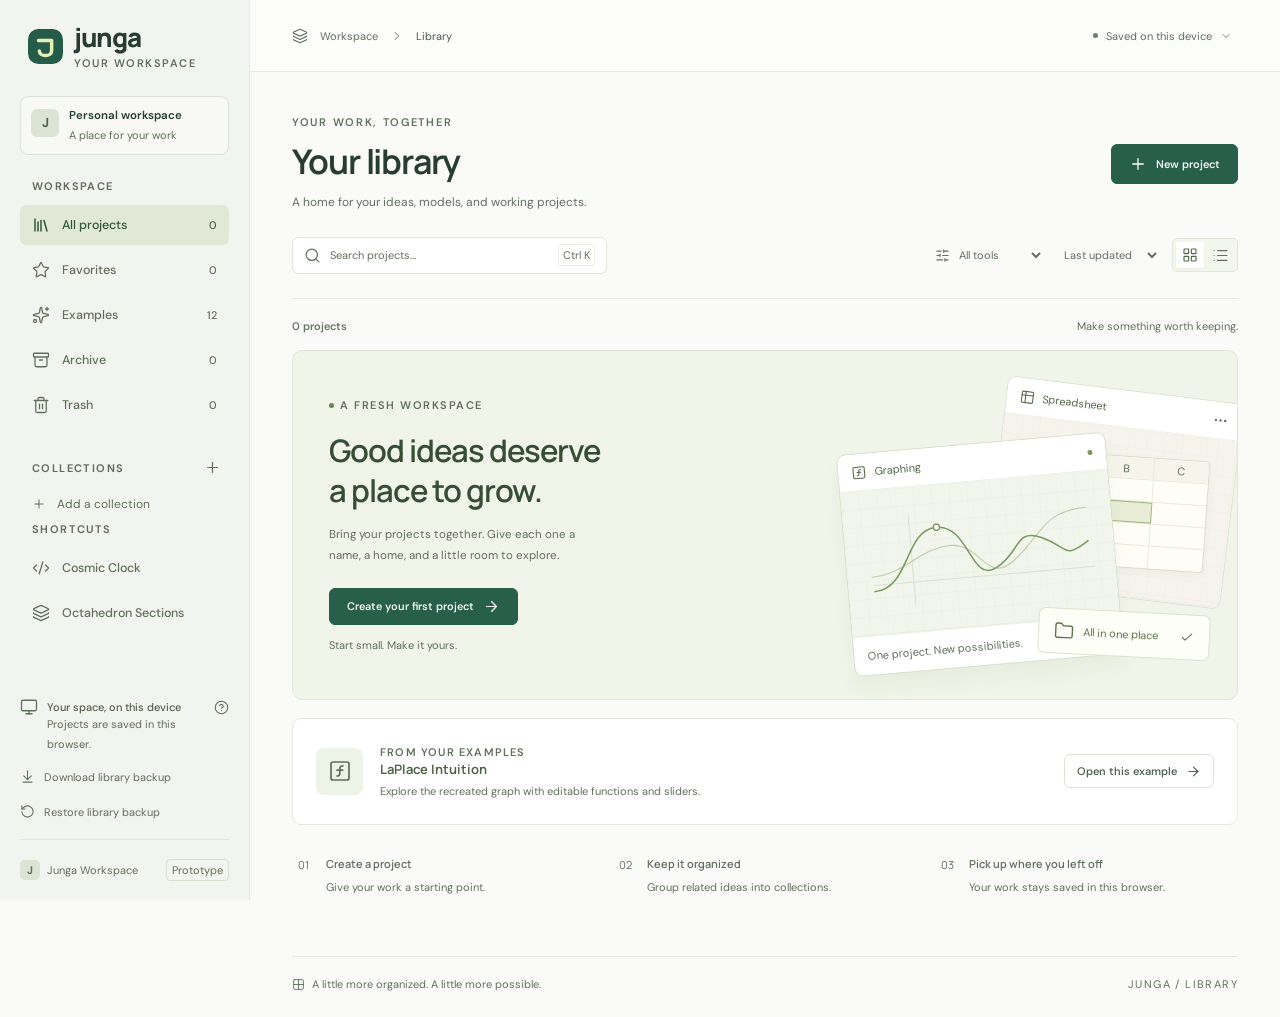
==== commit 00283dde: "Deploy Junga Workspace @ 63e63ce" ====
--- a/JungaWorkspace/index.html
+++ b/JungaWorkspace/index.html
@@ -10,10 +10,10 @@
     />
     <link rel="icon" type="image/svg+xml" href="./favicon.svg" />
     <title>Junga Workspace</title>
-    <script type="module" crossorigin src="./assets/index-CicV3WKK.js"></script>
+    <script type="module" crossorigin src="./assets/index-BtRaHgv4.js"></script>
     <link rel="modulepreload" crossorigin href="./assets/rolldown-runtime-B0Z9INg1.js">
     <link rel="modulepreload" crossorigin href="./assets/jsx-runtime-DpJIb57s.js">
-    <link rel="stylesheet" crossorigin href="./assets/index-NIcwKCZQ.css">
+    <link rel="stylesheet" crossorigin href="./assets/index-DzlaTJi9.css">
   </head>
   <body>
     <div id="root"></div>
--- a/JungaWorkspace/assets/index-DzlaTJi9.css
+++ b/JungaWorkspace/assets/index-DzlaTJi9.css
@@ -0,0 +1 @@
+.code-project-overview{grid-template-columns:minmax(0,1.1fr) minmax(0,1fr);gap:32px;margin-top:32px;display:grid}.code-project-overview section>p{color:var(--muted);margin-bottom:20px;line-height:1.7}.code-project-overview .code-manifest-version{margin:22px 0 12px;font-size:12px}.code-project-overview .code-inventory{border:1px solid var(--border);background:#fff;border-radius:10px;margin:10px 0;overflow:hidden}.code-project-overview .code-inventory summary{cursor:pointer;padding:16px;font-weight:600}.code-project-overview .code-inventory summary span{float:right;color:var(--muted);font-size:12px;font-weight:400}.code-project-overview .code-inventory ul{margin:0;padding:0 16px 16px;list-style:none}.code-project-overview .code-inventory li{border-top:1px solid var(--border);padding:12px 0}.code-project-overview code{overflow-wrap:anywhere;font-size:11px}.code-project-overview .code-inventory p{color:var(--muted);margin-top:5px;font-size:12px;line-height:1.6}.code-project-overview .code-source-link{color:var(--green);margin:16px 0;text-decoration:underline;display:block}.code-project-overview .code-repository-note{background:var(--soft);border-radius:8px;padding:16px;font-size:12px}.code-output-card{border:1px solid var(--border);background:#fff;border-radius:12px;margin:20px 0;overflow:hidden}.code-project-overview .code-output-art{background:radial-gradient(#213746,#0c1720 75%);place-items:center;height:160px;display:grid}.code-project-overview .code-output-art>div{background:linear-gradient(90deg,#0000 35%,#020914ed),url(../assets/cosmic-clock/earth-day.jpg) 50%/250px 125px;border-radius:50%;width:124px;height:124px;transform:rotate(-23.4deg);box-shadow:-2px 0 10px #519bba66,inset 10px 0 18px #59a8d133}.code-output-body{padding:22px}.code-output-medium{color:var(--muted);justify-content:space-between;font-size:11px;display:flex}.code-output-medium span{background:var(--soft);color:var(--green);border-radius:9px;padding:2px 8px}.code-output-body h3{margin:12px 0 8px;font-size:23px}.code-output-body p{color:var(--muted);line-height:1.7}.code-output-actions{flex-wrap:wrap;gap:10px;margin-top:20px;display:flex}.code-output-settings .code-settings-grid{grid-template-columns:repeat(auto-fit,minmax(160px,1fr));gap:12px;display:grid}.code-output-settings .code-check{flex-direction:row;align-items:center;gap:10px;margin-top:14px}.code-output-settings .code-check input{width:18px;height:18px}.code-output-settings .field-hint{margin-bottom:12px}.project-art.code-art{color:#f0f3e7;background:radial-gradient(#324f43,#1b3429);place-items:center;font:48px monospace;display:grid}@media (width<=1000px){.code-project-overview{grid-template-columns:1fr}}.code-project-overview .code-inventory-open{text-align:left;width:100%;font:inherit;color:inherit;cursor:pointer;background:0 0;border:0;border-radius:8px;margin:-4px -6px;padding:4px 6px;display:block}.code-project-overview .code-inventory-open:hover,.code-project-overview .code-inventory-open:focus-visible{background:var(--soft)}.code-project-overview .code-inventory-action{color:var(--green);align-items:center;gap:5px;margin-top:7px;font-size:12px;display:inline-flex}.code-project-overview .code-inventory-open:hover .code-inventory-action{text-decoration:underline}.modal.source-viewer{flex-direction:column;width:min(960px,100vw - 32px);display:flex}.modal.source-viewer .modal-heading{margin-bottom:16px}.modal.source-viewer .modal-heading h2{overflow-wrap:anywhere;font-family:DM Mono,ui-monospace,monospace;font-size:15px}.source-viewer-body{border:1px solid var(--border);background:var(--surface);border-radius:10px;flex-direction:column;flex:1;min-height:0;max-height:min(64vh,620px);display:flex;overflow:auto}.source-viewer-body .code-mirror-host{min-height:0}.source-viewer-note{color:var(--muted);border-bottom:1px solid var(--border);margin:0;padding:10px 14px;font-size:12px}.source-viewer-image{max-width:100%;height:auto;margin:auto;display:block}.source-viewer-origin{color:var(--muted);margin:0 auto 0 0;font-size:12px}.modal.source-viewer .modal-footer{align-items:center;gap:12px}.modal.source-viewer .modal-footer .button{align-items:center;gap:6px;display:inline-flex}.source-viewer-copy{border:1px solid var(--border);background:var(--soft);border-radius:10px;flex-wrap:wrap;align-items:center;gap:12px;margin-top:14px;padding:12px 14px;font-size:13px;display:flex}.source-viewer-copy label{color:var(--muted);align-items:center;gap:8px;font-size:12px;display:flex}.source-viewer-copy select{font:inherit;border:1px solid var(--border);background:var(--surface);color:var(--ink);border-radius:8px;max-width:260px;padding:6px 8px}.source-viewer-copy .button{align-items:center;gap:6px;display:inline-flex}.source-viewer-copy p{margin:0}.source-viewer-copy code{font-family:DM Mono,ui-monospace,monospace;font-size:12px}.source-viewer-copy a{color:var(--green);text-decoration:underline}.source-viewer-copy .form-error{flex-basis:100%}.code-editor{flex-direction:column;min-height:0;display:flex}.code-heading{justify-content:space-between;align-items:center;gap:20px;margin-bottom:20px;display:flex}.code-heading .back-link{margin-bottom:19px}.code-heading .eyebrow{margin-bottom:5px;font-size:11px}.code-heading h1{overflow-wrap:anywhere;font-size:27px}.code-heading-actions{align-items:center;gap:12px;display:flex}.code-entry-select{color:var(--muted);align-items:center;gap:8px;font-size:12px;display:flex}.code-entry-select select{font:inherit;border:1px solid var(--border);background:var(--surface);color:var(--ink);border-radius:8px;padding:6px 8px}.code-body{grid-template-columns:var(--code-tree-width,232px) minmax(0, 1fr);min-height:var(--code-editor-height,560px);align-items:stretch;gap:16px;display:grid}.code-body.with-preview .code-preview{grid-column:1/-1}@media (width>=1200px){.code-body.with-preview{grid-template-columns:var(--code-tree-width,232px) minmax(0, 1fr) minmax(0, 1fr)}.code-body.with-preview .code-preview{grid-column:auto}}.code-files{border:1px solid var(--border);background:var(--sidebar);border-radius:12px;flex-direction:column;gap:12px;min-height:0;padding:14px;display:flex;overflow:auto}.code-files-heading{justify-content:space-between;align-items:baseline;display:flex}.code-files-heading h2{letter-spacing:.08em;text-transform:uppercase;color:var(--muted);margin:0;font-size:13px}.code-files-heading span{color:var(--muted);font-size:11px}.code-tree{margin:0;padding:0;font-size:13px;list-style:none}.code-tree .code-tree{border-left:1px solid var(--border);margin-left:6px;padding-left:12px}.code-tree-folder>span{color:var(--muted);align-items:center;gap:6px;padding:4px 6px;font-weight:500;display:flex}.code-tree-file{text-align:left;width:100%;font:inherit;color:var(--ink);cursor:pointer;background:0 0;border:0;border-radius:7px;align-items:center;gap:6px;padding:4px 6px;display:flex}.code-tree-file:hover{background:var(--soft)}.code-tree-file.selected{background:var(--green);color:#fff}.code-tree-file span{overflow-wrap:anywhere}.code-entry-flag{color:currentColor;opacity:.75;margin-left:auto;display:inline-flex}.code-files-actions{flex-direction:column;gap:8px;display:flex}.code-new-file label{color:var(--muted);flex-direction:column;gap:5px;font-size:12px;display:flex}.code-new-file input{font:inherit;border:1px solid var(--border);background:var(--surface);color:var(--ink);border-radius:8px;padding:7px 9px}.code-new-file .button-row{margin-top:8px}.code-usage{color:var(--muted);margin:auto 0 0;font-size:11px}.code-pane{border:1px solid var(--border);background:var(--surface);border-radius:12px;flex-direction:column;min-height:0;display:flex;overflow:hidden}.code-pane-bar{border-bottom:1px solid var(--border);background:var(--sidebar);flex-wrap:wrap;justify-content:space-between;align-items:center;gap:4px 12px;padding:8px 12px;display:flex}.code-pane-path{color:var(--ink);overflow-wrap:anywhere;min-width:0;font-family:DM Mono,ui-monospace,monospace;font-size:12px}.code-rename{font:inherit;border:1px solid var(--green);border-radius:7px;flex:1;padding:5px 8px}.code-pane-actions{flex-shrink:0;gap:4px;display:flex}.button.quiet{color:var(--muted);cursor:pointer;background:0 0;border:1px solid #0000;border-radius:7px;align-items:center;gap:5px;padding:5px 8px;font-size:12px;display:inline-flex}.button.quiet:hover{background:var(--soft);color:var(--ink)}.button.quiet.has-errors{color:var(--danger)}.code-mirror-host{flex:1;min-height:0;overflow:auto}.code-mirror-host .cm-editor{height:100%;font-size:var(--code-font-size,13px)}.code-mirror-host .cm-editor.cm-focused{outline:none}.code-mirror-host .cm-scroller{font-family:DM Mono,ui-monospace,monospace;line-height:1.55}.code-loading{color:var(--muted);padding:24px;font-size:13px}.code-empty,.code-run-empty{text-align:center;color:var(--muted);margin:auto;padding:32px}.code-empty h3,.code-run-empty h3{color:var(--ink);margin:0 0 6px}.code-preview,.code-runner{border:1px solid var(--border);background:var(--surface);border-radius:12px;flex-direction:column;min-height:0;display:flex;overflow:hidden}.code-preview{min-height:var(--code-run-height,320px)}.code-run-bar{border-bottom:1px solid var(--border);background:var(--sidebar);justify-content:space-between;align-items:center;gap:12px;padding:8px 12px;display:flex}.code-run-entry{color:var(--muted);font-family:DM Mono,ui-monospace,monospace;font-size:12px}.code-run-actions{gap:4px;display:flex}.code-run-warning{color:var(--danger);border-bottom:1px solid var(--border);background:#fdf3f1;align-items:center;gap:8px;margin:0;padding:8px 12px;font-size:12px;display:flex}.code-run-frame{width:100%;min-height:var(--code-run-height,320px);background:#fff;border:0;flex:1}.code-run-console{border-top:1px solid var(--border);color:#dfe7da;background:#10140f;max-height:180px;padding:8px 12px;font-family:DM Mono,ui-monospace,monospace;font-size:12px;overflow:auto}.code-run-console ul{margin:0;padding:0;list-style:none}.code-run-console li{overflow-wrap:anywhere;white-space:pre-wrap;border-bottom:1px solid #1d2419;padding:2px 0}.code-run-console-empty{color:#93a08c;margin:0}.code-run-error{color:#f0a79a}.code-run-warn{color:#e8d39a}.visually-hidden{clip:rect(0, 0, 0, 0);white-space:nowrap;border:0;width:1px;height:1px;margin:-1px;padding:0;position:absolute;overflow:hidden}.output-page .code-runner{border:0;border-radius:0;min-height:calc(100dvh - 64px)}.output-page .code-run-frame{min-height:0}@media (width<=960px){.code-body,.code-body.with-preview{grid-template-columns:minmax(0,1fr)}.code-files{max-height:220px}}.code-run-outputs .code-output-art{background:linear-gradient(135deg,#16241c,#0c1710 70%);place-items:center;height:120px;display:grid}.code-run-outputs .code-output-art>div{background:linear-gradient(#5e8f6333 1px,#0000 1px) 0 8px/100% 11px,linear-gradient(90deg,#0f1a12,#16261a);border:1px solid #3f6f4366;border-radius:8px;width:78px;height:46px}.code-run-outputs .code-output-body{padding:18px}.code-run-outputs .code-output-body h3{font-size:19px}.canvas-editor{flex-direction:column;height:calc(100vh - 120px);min-height:0;display:flex}.canvas-heading{justify-content:space-between;align-items:flex-start;gap:20px;margin-bottom:12px;display:flex}.canvas-heading .back-link{margin-bottom:14px}.canvas-heading .eyebrow{margin-bottom:4px;font-size:11px}.canvas-heading h1{overflow-wrap:anywhere;font-size:24px}.canvas-heading-actions{flex-wrap:wrap;justify-content:flex-end;align-items:center;gap:10px;display:flex}.canvas-menu-anchor{position:relative}.canvas-menu{z-index:30;background:var(--surface);border:1px solid var(--border);border-radius:var(--design-card-radius,9px);flex-direction:column;min-width:220px;padding:6px;display:flex;position:absolute;top:calc(100% + 6px);left:0;box-shadow:0 12px 30px #14281e24}.canvas-heading-actions .canvas-menu{left:auto;right:0}.canvas-menu>button{font:inherit;text-align:left;color:var(--ink);cursor:pointer;background:0 0;border:0;border-radius:6px;padding:8px 10px}.canvas-menu>button:hover,.canvas-menu>button:focus-visible{background:var(--soft)}.canvas-menu.shapes{grid-template-columns:repeat(6,44px);gap:2px;display:grid}.canvas-menu.shapes>button{place-items:center;padding:3px;display:grid}.canvas-toolbar{border:1px solid var(--border);border-radius:var(--design-card-radius,9px);background:var(--surface);flex-wrap:wrap;align-items:center;gap:2px;margin-bottom:10px;padding:6px 8px;display:flex}.canvas-toolbar-gap{background:var(--border);width:1px;height:22px;margin:0 6px}.canvas-tool{color:var(--ink);cursor:pointer;background:0 0;border:1px solid #0000;border-radius:6px;align-items:center;gap:2px;padding:6px;display:inline-flex}.canvas-tool:hover:not(:disabled){background:var(--soft)}.canvas-tool.active{background:var(--green);color:#fff}.canvas-tool:disabled{opacity:.35;cursor:default}.canvas-zoom-value{font:inherit;min-width:48px;color:var(--ink);cursor:pointer;background:0 0;border:0;font-size:12px}.canvas-message{color:var(--muted);margin-left:auto;padding:0 8px;font-size:12px}.canvas-body{grid-template-columns:var(--canvas-strip-width,168px) minmax(0, 1fr) var(--canvas-inspector-width,264px);flex:1;gap:10px;min-height:420px;display:grid}.canvas-strip{border:1px solid var(--border);border-radius:var(--design-card-radius,9px);background:var(--sidebar);flex-direction:column;gap:8px;padding:8px;display:flex;overflow-y:auto}.canvas-strip ol{flex-direction:column;gap:10px;margin:0;padding:0;list-style:none;display:flex}.canvas-thumb{border:2px solid var(--border);cursor:pointer;background:#fff;border-radius:6px;width:100%;padding:0;display:block;overflow:hidden}.canvas-thumb:hover{border-color:var(--muted)}.canvas-strip li.current .canvas-thumb{border-color:var(--canvas-handle-color,#2f6fed)}.canvas-thumb-svg{width:100%;height:100%;display:block}.canvas-thumb-meta{color:var(--muted);align-items:center;gap:6px;margin-top:3px;font-size:11px;display:flex}.canvas-thumb-name{text-overflow:ellipsis;white-space:nowrap;flex:1;overflow:hidden}.canvas-thumb-actions{gap:1px;display:none}.canvas-strip li:hover .canvas-thumb-actions,.canvas-strip li:focus-within .canvas-thumb-actions{display:inline-flex}.canvas-thumb-actions button{color:var(--muted);cursor:pointer;background:0 0;border:0;padding:2px;display:inline-flex}.canvas-thumb-actions button:hover:not(:disabled){color:var(--ink)}.canvas-thumb-actions button:disabled{opacity:.3}.canvas-add-page{justify-content:center;font-size:12px}.canvas-stage{border:1px solid var(--border);border-radius:var(--design-card-radius,9px);touch-action:none;-webkit-user-select:none;user-select:none;background:#e9ece6;min-height:0;position:relative;overflow:hidden}.canvas-stage-svg{display:block;position:absolute;inset:0}.canvas-page-shadow{fill:none;stroke:#0000001f;stroke-width:1px;filter:drop-shadow(0 6px 18px #0000002e)}.canvas-grid{fill:none;stroke:#285f4b24;pointer-events:none}.canvas-selection-box{fill:none;stroke:var(--canvas-handle-color,#2f6fed);pointer-events:none}.canvas-selection-outline{fill:none;stroke:var(--canvas-handle-color,#2f6fed);stroke-dasharray:4 3;pointer-events:none}.canvas-handle{fill:#fff;stroke:var(--canvas-handle-color,#2f6fed)}.canvas-handle.rotate{cursor:grab}.canvas-handle.endpoint{cursor:move}.canvas-handle.endpoint.attached{fill:var(--canvas-handle-color,#2f6fed)}.canvas-handle.waypoint{cursor:move;fill:#fff}.canvas-rotate-stem{stroke:var(--canvas-handle-color,#2f6fed)}.canvas-selection-hitline{fill:none;stroke:#0000;cursor:copy}.canvas-guide{stroke:#e0457b;pointer-events:none}.canvas-marquee{fill:#2f6fed14;stroke:var(--canvas-handle-color,#2f6fed);pointer-events:none}.canvas-draw-preview{fill:#2f6fed1a;stroke:var(--canvas-handle-color,#2f6fed);pointer-events:none}.canvas-text-editor{z-index:5;box-sizing:border-box;border:1px dashed var(--canvas-handle-color,#2f6fed);resize:none;transform-origin:50%;background:#ffffffe6;outline:none;margin:0;padding:6px;position:absolute;overflow:hidden}.canvas-ruler{pointer-events:none;fill:var(--muted);background:#ffffffd9;font-size:9px;position:absolute}.canvas-ruler line{stroke:var(--muted)}.canvas-ruler.horizontal{border-bottom:1px solid var(--border);top:0;left:0}.canvas-ruler.vertical{border-right:1px solid var(--border);top:0;left:0}.canvas-timeline{border:1px solid var(--border);color:var(--muted);background:#ffffffeb;border-radius:999px;align-items:center;gap:10px;padding:8px 12px;font-size:12px;display:flex;position:absolute;bottom:10px;left:12px;right:12px}.canvas-timeline input[type=range]{flex:1}.canvas-inspector{border:1px solid var(--border);border-radius:var(--design-card-radius,9px);background:var(--surface);padding:10px 12px 16px;font-size:13px;overflow-y:auto}.canvas-inspector h2{letter-spacing:.08em;text-transform:uppercase;color:var(--muted);margin:14px 0 8px;font-size:12px}.canvas-inspector h2:first-child{margin-top:4px}.canvas-inspector .inspector-row{grid-template-columns:1fr 1fr;gap:6px 8px;margin-bottom:6px;display:grid}.canvas-inspector .inspector-row.three{grid-template-columns:1fr 1fr 1fr}.canvas-inspector .inspector-row.single{grid-template-columns:1fr}.canvas-inspector label{color:var(--muted);flex-direction:column;gap:3px;font-size:11px;display:flex}.canvas-inspector label.inline{color:var(--ink);flex-direction:row;align-items:center;gap:6px;font-size:12px}.canvas-inspector input:not([type=checkbox]):not([type=color]):not([type=range]),.canvas-inspector select,.canvas-inspector textarea{font:inherit;color:var(--ink);border:1px solid var(--border);background:var(--surface);box-sizing:border-box;border-radius:6px;width:100%;min-width:0;padding:5px 7px;font-size:13px}.canvas-inspector textarea{resize:vertical}.canvas-inspector .paint-field{align-items:center;gap:6px;display:flex}.canvas-inspector .paint-field input[type=color]{border:1px solid var(--border);background:0 0;border-radius:6px;width:30px;height:28px;padding:0}.canvas-inspector .paint-field .paint-none{border:1px solid var(--border);cursor:pointer;background:linear-gradient(to top right,#0000 47%,#c33 47% 53%,#0000 53%),#fff;border-radius:6px;width:30px;height:28px}.canvas-inspector .paint-field .paint-none.active{outline:2px solid var(--canvas-handle-color,#2f6fed)}.canvas-inspector .button-group{flex-wrap:wrap;gap:2px;display:flex}.canvas-inspector .button-group button{border:1px solid var(--border);background:var(--surface);color:var(--ink);cursor:pointer;font:inherit;border-radius:6px;flex:1;justify-content:center;align-items:center;padding:5px 4px;font-size:12px;display:inline-flex}.canvas-inspector .button-group button.active{background:var(--green);border-color:var(--green);color:#fff}.canvas-inspector .button-group button:disabled{opacity:.4;cursor:default}.canvas-inspector .keyframe-list{flex-direction:column;gap:4px;margin:6px 0;padding:0;list-style:none;display:flex}.canvas-inspector .keyframe-list li{align-items:center;gap:6px;font-size:12px;display:flex}.canvas-inspector .keyframe-list li button{color:var(--muted);cursor:pointer;background:0 0;border:0;display:inline-flex}.canvas-inspector .inspector-hint{color:var(--muted);margin:4px 0 8px;font-size:11px;line-height:1.4}.visually-hidden{clip:rect(0 0 0 0);clip-path:inset(50%);white-space:nowrap;width:1px;height:1px;position:absolute;overflow:hidden}.canvas-presenter{color:#e8efe6;-webkit-user-select:none;user-select:none;background:#111512;place-items:center;width:100%;height:100%;min-height:60vh;display:grid;position:relative;overflow:hidden}.canvas-presenter.mode-board{cursor:grab}.canvas-presenter.mode-deck{cursor:pointer}.canvas-present-overlay{z-index:100;background:#111512;position:fixed;inset:0}.canvas-present-overlay .canvas-presenter{height:100vh}.output-page main .canvas-presenter{height:calc(100vh - 56px)}.presenter-frame{box-sizing:border-box;place-items:center;width:100%;height:100%;padding:24px 24px 64px;display:grid}.presenter-page{background:#fff;max-width:100%;max-height:100%;box-shadow:0 20px 60px #00000073}.presenter-frame.device .presenter-page{box-sizing:content-box;background:#000;border:10px solid #222;border-radius:28px}.presenter-hotspot{cursor:pointer}.presenter-hotspot:hover{fill:#2f6fed1f}.presenter-board{z-index:1;position:absolute;inset:0}.presenter-board-background{z-index:0;position:absolute;inset:0}.presenter-controls{z-index:3;color:#e8efe6;cursor:default;background:#141815d9;border-radius:999px;align-items:center;gap:4px;padding:6px 10px;font-size:12px;display:flex;position:absolute;bottom:14px;left:50%;transform:translate(-50%)}.presenter-controls .icon-button{color:inherit}.presenter-controls input[type=range]{width:140px}.presenter-mode{color:#9fb3a6;padding-right:6px}.presenter-counter{text-align:center;min-width:56px}@keyframes presenter-fade{0%{opacity:0}to{opacity:1}}@keyframes presenter-slide{0%{opacity:0;transform:translate(40px)}to{opacity:1;transform:none}}.presenter-page.transition-fade{animation:.4s ease-out presenter-fade}.presenter-page.transition-slide{animation:.4s ease-out presenter-slide}.canvas-outputs{margin:24px 0}.canvas-outputs-help{color:var(--muted);margin:0 0 12px;font-size:13px}.canvas-output-list{flex-direction:column;gap:8px;margin:0 0 12px;padding:0;list-style:none;display:flex}.canvas-output-list li{border:1px solid var(--border);border-radius:var(--design-card-radius,9px);background:var(--surface);justify-content:space-between;align-items:center;gap:12px;padding:12px 14px;display:flex}.canvas-output-list h3{margin:0 0 3px;font-size:15px}.canvas-output-list p{color:var(--muted);margin:0;font-size:12px}.canvas-output-actions{align-items:center;gap:6px;display:flex}.project-art.canvas,.mixed-art .canvas-art{place-items:center;display:grid}.canvas-art{width:70%;height:70%}.canvas-art .art-shape{fill:var(--soft);stroke:var(--green);stroke-width:3px}.canvas-art .art-line{fill:none;stroke:var(--green);stroke-width:3px}@media (width<=1100px){.canvas-body{grid-template-columns:minmax(0, 1fr) var(--canvas-inspector-width,264px)}.canvas-strip{flex-direction:row;order:3;grid-column:1/-1;max-height:140px}.canvas-strip ol{flex-direction:row}.canvas-strip li{flex:none;width:120px}}@media (width<=760px){.canvas-editor{height:auto}.canvas-body{grid-template-columns:minmax(0,1fr)}.canvas-stage{min-height:60vh}.canvas-inspector{max-height:50vh}}.doc-editor{flex-direction:column;min-height:0;display:flex}.doc-heading{justify-content:space-between;align-items:flex-start;gap:20px;margin-bottom:12px;display:flex}.doc-heading .back-link{margin-bottom:14px}.doc-heading .eyebrow{margin-bottom:4px;font-size:11px}.doc-heading h1{overflow-wrap:anywhere;font-size:24px}.doc-heading-actions{flex-wrap:wrap;justify-content:flex-end;align-items:center;gap:10px;display:flex}.doc-menu-anchor{position:relative}.doc-menu{z-index:30;background:var(--surface);border:1px solid var(--border);border-radius:var(--design-card-radius,9px);flex-direction:column;gap:2px;min-width:230px;padding:6px;display:flex;position:absolute;top:calc(100% + 6px);right:0;box-shadow:0 12px 30px #14281e24}.doc-menu.left{left:0;right:auto}.doc-menu>button,.doc-menu>label{font:inherit;text-align:left;color:var(--ink);cursor:pointer;background:0 0;border:0;border-radius:6px;padding:7px 10px;font-size:13px}.doc-menu>button:hover,.doc-menu>button:focus-visible{background:var(--soft)}.doc-menu>label{cursor:default;color:var(--muted);flex-direction:column;gap:4px;font-size:11px;display:flex}.doc-menu>label select,.doc-menu>label input{font:inherit;color:var(--ink);border:1px solid var(--border);background:var(--surface);border-radius:6px;padding:5px 7px;font-size:13px}.doc-menu hr{border:0;border-top:1px solid var(--border);margin:4px 0}.doc-toolbar{border:1px solid var(--border);border-radius:var(--design-card-radius,9px);background:var(--surface);z-index:20;flex-wrap:wrap;align-items:center;gap:2px;margin-bottom:10px;padding:6px 8px;display:flex;position:sticky;top:8px}.doc-toolbar-gap{background:var(--border);width:1px;height:22px;margin:0 6px}.doc-tool{color:var(--ink);cursor:pointer;background:0 0;border:1px solid #0000;border-radius:6px;align-items:center;gap:2px;padding:6px;display:inline-flex}.doc-tool:hover:not(:disabled){background:var(--soft)}.doc-tool.active{background:var(--green);color:#fff}.doc-tool:disabled{opacity:.35;cursor:default}.doc-toolbar select,.doc-toolbar input[type=number]{font:inherit;color:var(--ink);border:1px solid var(--border);background:var(--surface);border-radius:6px;max-width:150px;padding:5px 7px;font-size:13px}.doc-toolbar input[type=number]{width:62px}.doc-message{color:var(--muted);margin-left:auto;padding:0 8px;font-size:12px}.doc-link-form{border:1px solid var(--border);border-radius:var(--design-card-radius,9px);background:var(--surface);align-items:center;gap:6px;margin-bottom:10px;padding:6px 8px;display:flex}.doc-link-form input{font:inherit;border:1px solid var(--border);border-radius:6px;flex:1;min-width:0;padding:6px 8px}.doc-body{grid-template-columns:var(--document-outline-width,220px) minmax(0, 1fr);align-items:start;gap:12px;display:grid}.doc-body.no-outline{grid-template-columns:minmax(0,1fr)}.doc-outline{border:1px solid var(--border);border-radius:var(--design-card-radius,9px);background:var(--sidebar);max-height:calc(100vh - 120px);padding:12px 14px;font-size:13px;position:sticky;top:64px;overflow-y:auto}.doc-outline h2{letter-spacing:.08em;text-transform:uppercase;color:var(--muted);margin:0 0 8px;font-size:11px}.doc-outline ul{flex-direction:column;gap:4px;margin:0;padding:0;list-style:none;display:flex}.doc-outline li.level-0 a{font-weight:600}.doc-outline li.level-2{padding-left:12px}.doc-outline li.level-3{padding-left:24px}.doc-outline a,.doc-outline button{font:inherit;color:var(--ink);cursor:pointer;text-align:left;overflow-wrap:anywhere;background:0 0;border:0;padding:2px 0;text-decoration:none}.doc-outline a:hover,.doc-outline button:hover{color:var(--green)}.doc-outline .doc-outline-empty{color:var(--muted);margin:0;font-size:12px}.doc-desk{border:1px solid var(--border);border-radius:var(--design-card-radius,9px);background:#e9ece6;min-height:60vh;padding:28px 16px 40px;overflow-x:auto}.doc-desk.flat{background:var(--surface)}.doc-page{box-sizing:border-box;color:#1f2a24;background:#fff;outline:none;max-width:100%;min-height:11in;margin:0 auto;box-shadow:0 6px 24px #00000024}.doc-desk.flat .doc-page{box-shadow:none;border:1px solid var(--border)}.doc-page:focus-visible{box-shadow:0 0 0 2px var(--green), 0 6px 24px #00000024}.doc-page[contenteditable=true]:empty:before{content:attr(data-placeholder);color:var(--muted)}.doc-footer{color:#3f4c45;justify-content:space-between;gap:12px;padding:8px 4px 0;font-size:12px;display:flex}.doc-content h1{margin:.3em 0 .4em;font-size:2.2em;font-weight:700;line-height:1.15}.doc-content h2{margin:1em 0 .3em;font-size:1.6em;font-weight:700;line-height:1.2}.doc-content h3{margin:.9em 0 .3em;font-size:1.3em;font-weight:700}.doc-content h4{margin:.8em 0 .3em;font-size:1.1em;font-weight:700}.doc-content p,.doc-content li{white-space:pre-wrap;overflow-wrap:anywhere;margin:0 0 .5em}.doc-content ul,.doc-content ol{margin:0 0 .5em;padding-left:1.6em}.doc-content ul ul,.doc-content ol ol,.doc-content ul ol,.doc-content ol ul{margin-bottom:0}.doc-content blockquote{color:#4a5a52;white-space:pre-wrap;border-left:3px solid #cbd5cf;margin:.6em 0;padding:.2em 0 .2em 1em}.doc-content pre{white-space:pre-wrap;background:#f3f5f2;border-radius:6px;margin:.6em 0;padding:.8em 1em;font-family:DM Mono,Menlo,Consolas,monospace;font-size:.9em;overflow-x:auto}.doc-content code{background:#f3f5f2;border-radius:3px;padding:0 .25em;font-family:DM Mono,Menlo,Consolas,monospace;font-size:.95em}.doc-content pre code{background:0 0;padding:0}.doc-content a{color:#285f4b;text-decoration:underline}.doc-content figure{margin:1em 0}.doc-content figure img{vertical-align:top;max-width:100%;display:inline-block}.doc-content hr{border:0;border-top:1px solid #cbd5cf;margin:1.2em 0}.doc-page figure.selected{outline-offset:2px;outline:2px solid #2f6fed}.doc-reader{grid-template-columns:var(--document-outline-width,220px) minmax(0, 1fr);background:#e9ece6;align-items:start;gap:16px;min-height:calc(100vh - 56px);padding:24px;display:grid;position:relative}.doc-reader:not(:has(.doc-outline)){grid-template-columns:minmax(0,1fr)}.doc-reader .doc-outline{top:24px}.doc-reader-page-wrap{min-width:0}.doc-reader .doc-page{min-height:auto}.doc-reader-footer{text-align:center;color:#3f4c45;margin:12px 0 0;font-size:12px}.doc-reader-actions{gap:4px;display:flex;position:absolute;top:12px;right:16px}.doc-preview-overlay{z-index:100;background:#e9ece6;position:fixed;inset:0;overflow-y:auto}.doc-preview-overlay .doc-reader{min-height:100vh}.doc-outputs{margin:24px 0}.doc-outputs-help{color:var(--muted);margin:0 0 12px;font-size:13px}.doc-output-list{flex-direction:column;gap:8px;margin:0 0 12px;padding:0;list-style:none;display:flex}.doc-output-list li{border:1px solid var(--border);border-radius:var(--design-card-radius,9px);background:var(--surface);justify-content:space-between;align-items:center;gap:12px;padding:12px 14px;display:flex}.doc-output-list h3{margin:0 0 3px;font-size:15px}.doc-output-list p{color:var(--muted);margin:0;font-size:12px}.doc-output-actions{align-items:center;gap:6px;display:flex}.project-art.document{place-items:center;display:grid}.document-art{width:70%;height:70%}.document-art .art-page{fill:#fff;stroke:var(--green);stroke-width:3px}.document-art .art-text{stroke:var(--green);stroke-width:3px;stroke-linecap:round;opacity:.7}@media print{.doc-outline,.doc-reader-actions,.doc-reader-footer{display:none}.doc-reader{background:#fff;padding:0;display:block}.doc-reader .doc-page{box-shadow:none;width:auto!important;padding:0!important}}@media (width<=900px){.doc-body,.doc-reader{grid-template-columns:minmax(0,1fr)}.doc-outline{max-height:200px;position:static}}.col-editor{flex-direction:column;min-height:0;display:flex}.col-heading{justify-content:space-between;align-items:flex-start;gap:20px;margin-bottom:12px;display:flex}.col-heading .back-link{margin-bottom:14px}.col-heading .eyebrow{margin-bottom:4px;font-size:11px}.col-heading h1{overflow-wrap:anywhere;font-size:24px}.col-heading-actions{flex-wrap:wrap;justify-content:flex-end;align-items:center;gap:10px;display:flex}.col-menu-anchor{position:relative}.col-menu{z-index:30;background:var(--surface);border:1px solid var(--border);border-radius:var(--design-card-radius,9px);flex-direction:column;gap:2px;min-width:220px;padding:6px;display:flex;position:absolute;top:calc(100% + 6px);right:0;box-shadow:0 12px 30px #14281e24}.col-menu.left{left:0;right:auto}.col-menu>button{font:inherit;text-align:left;color:var(--ink);cursor:pointer;background:0 0;border:0;border-radius:6px;align-items:center;gap:8px;padding:7px 10px;font-size:13px;display:flex}.col-menu>button:hover,.col-menu>button:focus-visible{background:var(--soft)}.col-body,.col-browser{grid-template-columns:var(--collection-tree-width,240px) minmax(0, 1fr);align-items:start;gap:12px;min-height:60vh;display:grid}.col-body.with-detail{grid-template-columns:var(--collection-tree-width,240px) minmax(0, 1fr) var(--collection-detail-width,320px)}.col-browser:has(.col-detail){grid-template-columns:var(--collection-tree-width,240px) minmax(0, 1fr) var(--collection-detail-width,320px)}.col-browser{background:var(--sidebar);min-height:calc(100vh - 56px);padding:16px 20px 32px}.col-tree{border:1px solid var(--border);border-radius:var(--design-card-radius,9px);background:var(--surface);max-height:calc(100vh - 100px);padding:8px 6px;font-size:13px;position:sticky;top:8px;overflow-y:auto}.col-tree ul{margin:0;padding:0;list-style:none}.col-tree-row{width:100%;font:inherit;color:var(--ink);text-align:left;cursor:pointer;background:0 0;border:0;border-radius:6px;align-items:center;gap:8px;padding:6px 8px;display:flex}.col-tree-row:hover{background:var(--soft)}.col-tree-row.current{background:var(--green);color:#fff}.col-tree-name{text-overflow:ellipsis;white-space:nowrap;flex:1;overflow:hidden}.col-tree-count{opacity:.7;font-size:11px}.col-tree-add{justify-content:center;width:calc(100% - 12px);margin:8px 6px 2px;font-size:12px}.col-emoji{text-align:center;width:20px;font-size:15px}.col-main{min-width:0}.col-crumbs{color:var(--muted);flex-wrap:wrap;align-items:center;gap:4px;margin-bottom:6px;font-size:12px;display:flex}.col-crumbs span{align-items:center;gap:4px;display:inline-flex}.col-crumbs button{font:inherit;color:var(--muted);cursor:pointer;background:0 0;border:0;border-radius:4px;padding:2px 4px}.col-crumbs button[aria-current]{color:var(--ink);font-weight:600}.col-crumbs button:hover{background:var(--soft)}.col-header{border-radius:var(--design-card-radius,9px);background:linear-gradient(135deg, color-mix(in srgb, var(--accent,#285f4b) 18%, #fff), #fff);border:1px solid var(--border);align-items:flex-start;gap:14px;margin-bottom:14px;padding:18px 20px;display:flex}.col-header-emoji{font-size:34px;line-height:1}.col-header>div{flex:1;min-width:0}.col-header h2{margin:0 0 4px;font-size:22px}.col-header p{color:var(--muted);margin:0;font-size:14px}.col-exit{align-self:flex-start}.col-header input.col-name,.col-header textarea.col-description,.col-header input.col-emoji-input{font:inherit;color:var(--ink);box-sizing:border-box;background:0 0;border:1px solid #0000;border-radius:6px;width:100%;padding:2px 6px}.col-header input.col-name{font-size:22px;font-weight:700}.col-header textarea.col-description{color:var(--muted);resize:vertical;min-height:30px;font-size:14px}.col-header input.col-emoji-input{text-align:center;width:52px;padding:0;font-size:30px}.col-header input:hover,.col-header textarea:hover,.col-header input:focus,.col-header textarea:focus{border-color:var(--border);background:#fffc}.col-controls{flex-wrap:wrap;align-items:center;gap:6px;margin-bottom:12px;font-size:12px;display:flex}.col-controls select,.col-controls input[type=color]{font:inherit;border:1px solid var(--border);background:var(--surface);color:var(--ink);border-radius:6px;padding:4px 6px;font-size:12px}.col-controls input[type=color]{width:32px;height:28px;padding:0}.col-controls .button{padding:5px 10px;font-size:12px}.col-controls-gap{flex:1}.col-children{grid-template-columns:repeat(auto-fill,minmax(160px,1fr));gap:8px;margin-bottom:14px;display:grid}.col-child-card{font:inherit;text-align:left;border:1px solid var(--border);border-left:4px solid var(--accent,#285f4b);border-radius:var(--design-card-radius,9px);background:var(--surface);cursor:pointer;color:var(--ink);flex-direction:column;align-items:flex-start;gap:4px;padding:10px 12px;display:flex;position:relative}.col-child-card:hover{background:var(--soft)}.col-child-name{font-size:14px;font-weight:600}.col-child-count{color:var(--muted);font-size:11px}.col-child-remove{color:var(--muted);cursor:pointer;background:0 0;border:0;padding:4px;display:none;position:absolute;top:6px;right:6px}.col-child-wrap{position:relative}.col-child-wrap:hover .col-child-remove,.col-child-wrap:focus-within .col-child-remove{display:inline-flex}.col-add{gap:6px;margin-bottom:10px;display:flex}.col-add input,.col-search{font:inherit;border:1px solid var(--border);background:var(--surface);min-width:0;color:var(--ink);border-radius:8px;flex:1;padding:8px 10px}.col-search{box-sizing:border-box;width:100%;margin-bottom:10px}.col-items{gap:12px;display:grid}.col-items.layout-grid,.col-items.layout-gallery{grid-template-columns:repeat(auto-fill, minmax(var(--collection-card-width,180px), 1fr))}.col-items.layout-list{grid-template-columns:1fr;gap:6px}.col-card{border:1px solid var(--border);border-radius:var(--design-card-radius,9px);background:var(--surface);transition:box-shadow .15s;overflow:hidden}.col-card:hover{box-shadow:0 8px 22px #14281e1f}.col-card.selected{outline:2px solid var(--accent,#285f4b)}.col-card-button{width:100%;font:inherit;text-align:left;color:var(--ink);cursor:pointer;background:0 0;border:0;padding:0;display:block}.col-cover{aspect-ratio:var(--collection-cover-ratio,1);background:color-mix(in srgb, var(--accent,#285f4b) 14%, #fff);overflow:hidden}.col-cover img{object-fit:cover;width:100%;height:100%;display:block}.col-cover-blank{background:linear-gradient(135deg, color-mix(in srgb, var(--accent,#285f4b) 30%, #fff), color-mix(in srgb, var(--accent,#285f4b) 8%, #fff));width:100%;height:100%;display:block}.layout-gallery .col-cover{aspect-ratio:4/3}.layout-gallery .col-card-body h3{font-size:13px}.layout-gallery .col-fields,.layout-gallery .col-subtitle{display:none}.col-card-body{padding:10px 12px 12px}.col-card-body h3{overflow-wrap:anywhere;margin:0 0 2px;font-size:15px;line-height:1.3}.col-subtitle{color:var(--muted);margin:0 0 6px;font-size:13px}.col-fields{grid-template-columns:auto 1fr;gap:2px 8px;margin:4px 0 0;font-size:12px;display:grid}.col-fields>div{display:contents}.col-fields dt{color:var(--muted)}.col-fields dd{overflow-wrap:anywhere;margin:0}.col-fields dd.long{white-space:pre-wrap}.col-fields.detail{margin-top:10px;font-size:13px}.col-card-meta{align-items:center;gap:8px;min-height:16px;margin-top:6px;display:flex}.col-link-chip{color:var(--accent,#285f4b);border:1px solid color-mix(in srgb, var(--accent,#285f4b) 40%, #fff);border-radius:999px;padding:1px 8px;font-size:11px}.col-stars{color:#c9a227;gap:1px;display:inline-flex}.col-stars svg{color:#d5d9d2}.col-stars svg.on,.col-stars button.on svg{color:#c9a227}.col-stars button{cursor:pointer;color:#d5d9d2;background:0 0;border:0;padding:2px;display:inline-flex}.layout-list .col-card-button{grid-template-columns:64px 1fr;align-items:center;display:grid}.layout-list .col-cover{aspect-ratio:1;height:64px}.layout-list .col-card-body{padding:8px 12px}.layout-list .col-fields{grid-template-columns:repeat(auto-fit,minmax(120px,max-content));gap:0 14px}.layout-list .col-fields>div{gap:4px;display:inline-flex}.col-empty{color:var(--muted);grid-column:1/-1;margin:8px 0;font-size:13px}.col-detail{border:1px solid var(--border);border-radius:var(--design-card-radius,9px);background:var(--surface);flex-direction:column;gap:10px;max-height:calc(100vh - 100px);padding:14px;font-size:13px;display:flex;position:sticky;top:8px;overflow-y:auto}.col-detail-head{justify-content:space-between;align-items:flex-start;gap:8px;display:flex}.col-detail-head h2{overflow-wrap:anywhere;margin:0;font-size:17px}.col-detail-cover{border-radius:6px;width:100%;display:block}.col-notes{white-space:pre-wrap;color:var(--ink);margin:0}.col-detail label{color:var(--muted);flex-direction:column;gap:3px;font-size:11px;display:flex}.col-detail input:not([type=checkbox]):not([type=range]),.col-detail textarea,.col-detail select{font:inherit;color:var(--ink);border:1px solid var(--border);background:var(--surface);box-sizing:border-box;border-radius:6px;width:100%;padding:5px 7px;font-size:13px}.col-detail textarea{resize:vertical;min-height:60px}.col-detail .col-detail-row{flex-wrap:wrap;align-items:center;gap:6px;display:flex}.col-detail .col-detail-row .button{padding:5px 9px;font-size:12px}.col-also{flex-wrap:wrap;gap:4px;margin:0;padding:0;list-style:none;display:flex}.col-also li{border:1px solid var(--border);border-radius:999px;align-items:center;gap:4px;padding:2px 8px;font-size:11px;display:inline-flex}.col-also li button{cursor:pointer;color:var(--muted);background:0 0;border:0;padding:0;display:inline-flex}.col-fields-editor{border:1px solid var(--border);border-radius:var(--design-card-radius,9px);background:var(--surface);margin-bottom:12px;padding:12px 14px;font-size:13px}.col-fields-editor h3{margin:0 0 8px;font-size:13px}.col-fields-editor .col-field-row{grid-template-columns:1fr 140px auto auto;align-items:center;gap:6px;margin-bottom:6px;display:grid}.col-fields-editor input,.col-fields-editor select{font:inherit;border:1px solid var(--border);color:var(--ink);background:var(--surface);border-radius:6px;padding:5px 7px;font-size:13px}.col-fields-editor label.inline{align-items:center;gap:4px;font-size:12px;display:inline-flex}.col-message{color:var(--muted);font-size:12px}.col-outputs{margin:24px 0}.col-outputs-help{color:var(--muted);margin:0 0 12px;font-size:13px}.col-output-list{flex-direction:column;gap:8px;margin:0 0 12px;padding:0;list-style:none;display:flex}.col-output-list li{border:1px solid var(--border);border-radius:var(--design-card-radius,9px);background:var(--surface);justify-content:space-between;align-items:center;gap:12px;padding:12px 14px;display:flex}.col-output-list h3{margin:0 0 3px;font-size:15px}.col-output-list p{color:var(--muted);margin:0;font-size:12px}.col-output-actions{align-items:center;gap:6px;display:flex}.col-browse-overlay{z-index:100;background:var(--sidebar);position:fixed;inset:0;overflow-y:auto}.project-art.collection{place-items:center;display:grid}.collection-art{width:70%;height:70%}.collection-art rect{fill:var(--soft);stroke:var(--green);stroke-width:3px}@media (width<=1000px){.col-body,.col-browser,.col-body.with-detail{grid-template-columns:minmax(0,1fr)}.col-browser:has(.col-detail){grid-template-columns:minmax(0,1fr)}.col-tree,.col-detail{max-height:none;position:static}}.workbench{--wb-bg:#f2f3f5;--wb-panel:#fff;--wb-border:#d3d7dd;--wb-ink:#1d232b;--wb-muted:#5c6672;--wb-hover:#e6eaf0;--wb-selected:color-mix(in srgb, var(--wb-accent,#d9251d) 14%, #fff);--wb-viewport:linear-gradient(180deg, #dfe6ee 0%, #f7f9fb 60%, #eef1f4 100%);--wb-grid:#3c506e2e;border:1px solid var(--wb-border);border-radius:var(--design-card-radius,9px);background:var(--wb-bg);height:calc(100vh - 130px);min-height:560px;color:var(--wb-ink);grid-template-rows:auto auto auto minmax(0,1fr) auto;font-size:12px;display:grid;overflow:hidden}.workbench.theme-dark{--wb-bg:#1e2126;--wb-panel:#272b31;--wb-border:#3a3f47;--wb-ink:#e7eaee;--wb-muted:#9aa3ae;--wb-hover:#333940;--wb-selected:color-mix(in srgb, var(--wb-accent,#00ae42) 28%, #272b31);--wb-viewport:radial-gradient(ellipse at 50% 30%, #3a4048 0%, #22262b 70%);--wb-grid:#b4c8dc29}.wb-titlebar{background:var(--wb-accent,#d9251d);color:#fff;align-items:center;gap:10px;padding:5px 12px;font-size:12px;display:flex}.wb-app-name{letter-spacing:.02em;font-weight:700}.wb-readonly{margin-left:auto;font-size:11px}.workbench.theme-dark .wb-titlebar,.workbench.theme-dark .wb-button.primary{color:#0b1f12}.wb-menubar{background:var(--wb-panel);border-bottom:1px solid var(--wb-border);align-items:center;gap:2px;padding:2px 6px;display:flex}.wb-menu{position:relative}.wb-menu>button{font:inherit;color:var(--wb-ink);cursor:pointer;background:0 0;border:0;border-radius:4px;padding:4px 9px;font-size:12px}.wb-menu>button:hover,.wb-menu>button.open{background:var(--wb-hover)}.wb-dropdown{z-index:40;background:var(--wb-panel);border:1px solid var(--wb-border);border-radius:6px;flex-direction:column;min-width:220px;padding:4px;display:flex;position:absolute;top:100%;left:0;box-shadow:0 10px 28px #00000038}.wb-dropdown button{font:inherit;color:var(--wb-ink);cursor:pointer;text-align:left;background:0 0;border:0;border-radius:4px;justify-content:space-between;gap:16px;padding:6px 10px;font-size:12px;display:flex}.wb-dropdown button:hover:not(:disabled){background:var(--wb-hover)}.wb-dropdown button:disabled{opacity:.45;cursor:default}.wb-dropdown kbd{font:inherit;color:var(--wb-muted);font-size:11px}.wb-dropdown hr{border:0;border-top:1px solid var(--wb-border);margin:3px 0}.wb-message{color:inherit;text-overflow:ellipsis;white-space:nowrap;min-width:0;margin-left:auto;padding:0 8px;font-size:11px;overflow:hidden}.wb-readonly{margin-left:0}.wb-ribbon{background:var(--wb-panel);border-bottom:1px solid var(--wb-border)}.wb-ribbon-tabs{border-bottom:1px solid var(--wb-border);gap:2px;padding:4px 8px 0;display:flex}.wb-ribbon-tabs button{font:inherit;color:var(--wb-muted);cursor:pointer;background:0 0;border:1px solid #0000;border-bottom:0;border-radius:6px 6px 0 0;padding:5px 12px;font-size:12px}.wb-ribbon-tabs button.active{color:var(--wb-ink);background:var(--wb-bg);border-color:var(--wb-border);font-weight:600}.wb-ribbon-groups{background:var(--wb-bg);gap:4px;padding:6px 8px 4px;display:flex;overflow-x:auto}.wb-ribbon-group{border-right:1px solid var(--wb-border);flex-direction:column;align-items:center;padding:0 8px;display:flex}.wb-ribbon-group:last-child{border-right:0}.wb-ribbon-tools{gap:2px;display:flex}.wb-tool{width:64px;font:inherit;color:var(--wb-ink);cursor:pointer;text-align:center;background:0 0;border:1px solid #0000;border-radius:6px;flex-direction:column;align-items:center;gap:3px;padding:6px 2px 4px;font-size:10.5px;line-height:1.15;display:flex}.wb-tool svg{color:var(--wb-accent,#d9251d)}.wb-tool:hover:not(:disabled){background:var(--wb-hover);border-color:var(--wb-border)}.wb-tool.active{background:var(--wb-selected);border-color:var(--wb-accent,#d9251d)}.wb-tool:disabled{opacity:.4;cursor:default}.wb-ribbon-group-label{color:var(--wb-muted);margin-top:2px;font-size:10px}.wb-body{grid-template-columns:var(--workbench-tree-width,260px) minmax(0, 1fr);min-height:0;display:grid}.wb-body.with-right{grid-template-columns:var(--workbench-tree-width,260px) minmax(0, 1fr) var(--workbench-right-width,300px)}.wb-left,.wb-right{background:var(--wb-panel);border-right:1px solid var(--wb-border);flex-direction:column;min-height:0;display:flex;overflow-y:auto}.wb-right{border-right:0;border-left:1px solid var(--wb-border)}.wb-panel-tabs{border-bottom:1px solid var(--wb-border);display:flex}.wb-panel-tabs button{color:var(--wb-muted);cursor:pointer;background:0 0;border:0;flex:1;justify-content:center;padding:7px 0;display:inline-flex}.wb-panel-tabs button.active{color:var(--wb-accent,#d9251d);box-shadow:inset 0 -2px 0 var(--wb-accent,#d9251d)}.wb-panel-title{text-transform:uppercase;letter-spacing:.06em;color:var(--wb-muted);padding:8px 10px 4px;font-size:11px;font-weight:600}.wb-panel{padding:10px 12px;font-size:12px}.wb-tree ul{margin:0;padding:0;list-style:none}.wb-tree-row{border-radius:4px;align-items:center;gap:2px;margin:0 4px;display:flex}.wb-tree-row:hover{background:var(--wb-hover)}.wb-tree-row.selected{background:var(--wb-selected)}.wb-tree-row.suppressed .wb-tree-label{color:var(--wb-muted);text-decoration:line-through}.wb-tree-toggle{width:16px;height:20px;color:var(--wb-muted);cursor:pointer;background:0 0;border:0;justify-content:center;align-items:center;padding:0;display:inline-flex}.wb-tree-label{font:inherit;color:var(--wb-ink);text-align:left;cursor:pointer;background:0 0;border:0;flex:1;align-items:center;gap:6px;min-width:0;padding:3px 4px;font-size:12px;display:flex}.wb-tree-label span{text-overflow:ellipsis;white-space:nowrap;overflow:hidden}.wb-tree-label svg{color:var(--wb-accent,#d9251d);flex:none}.wb-tree-badge{color:var(--wb-muted);margin-left:auto;font-size:10px}.wb-properties{flex-direction:column;gap:8px;padding:8px 10px 12px;display:flex}.wb-properties-head{border-bottom:1px solid var(--wb-border);align-items:center;gap:6px;padding-bottom:6px;font-weight:600;display:flex}.wb-properties-head svg{color:var(--wb-accent,#d9251d)}.wb-properties-head span{flex:1}.wb-ok,.wb-cancel{border:1px solid var(--wb-border);background:var(--wb-panel);cursor:pointer;color:#1a8f3c;border-radius:50%;justify-content:center;align-items:center;width:26px;height:26px;display:inline-flex}.wb-cancel{color:#c0392b}.wb-properties-hint{color:var(--wb-muted);margin:0;font-size:11px;line-height:1.4}.wb-field{color:var(--wb-muted);flex-direction:column;gap:3px;font-size:11px;display:flex}.wb-field.inline{color:var(--wb-ink);flex-direction:row;align-items:center;gap:6px;font-size:12px}.wb-field input:not([type=checkbox]),.wb-field select,.wb-panel input:not([type=checkbox]),.wb-panel select,.wb-right input:not([type=checkbox]):not([type=range]),.wb-right select{font:inherit;color:var(--wb-ink);background:var(--wb-bg);border:1px solid var(--wb-border);box-sizing:border-box;border-radius:4px;width:100%;padding:4px 6px;font-size:12px}.wb-properties-actions{gap:6px;margin-top:4px;display:flex}.wb-button{font:inherit;border:1px solid var(--wb-border);background:var(--wb-panel);color:var(--wb-ink);cursor:pointer;border-radius:5px;padding:5px 12px;font-size:12px}.wb-button.primary{background:var(--wb-accent,#d9251d);border-color:var(--wb-accent,#d9251d);color:#fff}.wb-button.primary:hover{filter:brightness(1.08)}.wb-button:disabled{opacity:.45;cursor:default}.wb-button.large{padding:9px 16px;font-size:13px;font-weight:600}.wb-viewport{background:var(--wb-viewport);min-height:0;display:grid;position:relative;overflow:hidden}.wb-scene{touch-action:none;cursor:grab;outline:none;width:100%;height:100%;min-height:240px;position:relative}.wb-scene:focus-visible{box-shadow:inset 0 0 0 2px var(--wb-accent,#d9251d)}.wb-scene:active{cursor:grabbing}.wb-scene canvas{display:block}.wb-legend{gap:4px;margin:8px 0 0;padding:0;font-size:11px;list-style:none;display:grid}.wb-legend li{align-items:center;gap:6px;display:flex}.wb-view-toolbar{z-index:3;background:var(--wb-panel);border:1px solid var(--wb-border);border-radius:6px;gap:2px;padding:3px;display:flex;position:absolute;top:8px;left:50%;transform:translate(-50%)}.wb-view-toolbar button{color:var(--wb-ink);cursor:pointer;background:0 0;border:0;border-radius:4px;padding:5px;display:inline-flex}.wb-view-toolbar button:hover{background:var(--wb-hover)}.wb-view-toolbar button.active{background:var(--wb-selected);color:var(--wb-accent,#d9251d)}.wb-viewport-note{color:var(--wb-ink);background:var(--wb-panel);border-radius:4px;max-width:60%;padding:4px 8px;font-size:11px;position:absolute;bottom:10px;left:12px}.wb-status{background:var(--wb-panel);border-top:1px solid var(--wb-border);color:var(--wb-muted);align-items:center;gap:18px;padding:3px 12px;font-size:11px;display:flex}.wb-status span{align-items:center;gap:4px;display:inline-flex}.wb-section{border-bottom:1px solid var(--wb-border)}.wb-section>summary{cursor:pointer;align-items:center;gap:6px;padding:8px 10px;font-size:12px;font-weight:600;list-style:none;display:flex}.wb-section>summary::-webkit-details-marker{display:none}.wb-section>summary svg{color:var(--wb-accent,#d9251d)}.wb-section-body{flex-direction:column;gap:8px;padding:4px 10px 10px;display:flex}.wb-row{grid-template-columns:1fr 1fr;gap:6px;display:grid}.wb-row.three{grid-template-columns:1fr 1fr 1fr}.wb-list{flex-direction:column;gap:2px;margin:0;padding:0;list-style:none;display:flex}.wb-list li button{width:100%;font:inherit;color:var(--wb-ink);cursor:pointer;text-align:left;background:0 0;border:1px solid #0000;border-radius:4px;align-items:center;gap:6px;padding:5px 8px;font-size:12px;display:flex}.wb-list li button:hover{background:var(--wb-hover)}.wb-list li button.selected{background:var(--wb-selected);border-color:var(--wb-accent,#d9251d)}.wb-swatch{border:1px solid #0003;border-radius:3px;flex:none;width:12px;height:12px}.wb-stat{justify-content:space-between;gap:8px;font-size:12px;display:flex}.wb-stat strong{font-weight:600}.wb-progress{background:var(--wb-border);border-radius:3px;height:6px;overflow:hidden}.wb-progress>div{background:var(--wb-accent,#d9251d);height:100%}.wb-hint{color:var(--wb-muted);margin:0;font-size:11px;line-height:1.4}.wb-editor .canvas-heading{margin-bottom:10px}@media (width<=1000px){.wb-body,.wb-body.with-right{grid-template-rows:auto minmax(320px,1fr) auto;grid-template-columns:minmax(0,1fr)}.wb-left,.wb-right{border:0;border-bottom:1px solid var(--wb-border);max-height:240px}.workbench{height:auto}}.workbench.wb-output{border:0;border-radius:0;grid-template-rows:minmax(0,1fr) auto;height:calc(100vh - 56px)}.wb-output-list{color:var(--wb-muted);background:var(--wb-panel);border-top:1px solid var(--wb-border);flex-wrap:wrap;gap:16px;margin:0;padding:8px 14px;font-size:12px;list-style:none;display:flex}@font-face{font-family:DM Mono;font-style:normal;font-display:swap;font-weight:400;src:url(./dm-mono-latin-ext-400-normal-C2zvOubV.woff2)format("woff2"),url(./dm-mono-latin-ext-400-normal-1aZr6b2b.woff)format("woff");unicode-range:U+100-2BA,U+2BD-2C5,U+2C7-2CC,U+2CE-2D7,U+2DD-2FF,U+304,U+308,U+329,U+1D00-1DBF,U+1E00-1E9F,U+1EF2-1EFF,U+2020,U+20A0-20AB,U+20AD-20C0,U+2113,U+2C60-2C7F,U+A720-A7FF}@font-face{font-family:DM Mono;font-style:normal;font-display:swap;font-weight:400;src:url(./dm-mono-latin-400-normal-4GdczIuU.woff2)format("woff2"),url(./dm-mono-latin-400-normal--0xN8mdc.woff)format("woff");unicode-range:U+??,U+131,U+152-153,U+2BB-2BC,U+2C6,U+2DA,U+2DC,U+304,U+308,U+329,U+2000-206F,U+20AC,U+2122,U+2191,U+2193,U+2212,U+2215,U+FEFF,U+FFFD}@font-face{font-family:Instrument Serif;font-style:normal;font-display:swap;font-weight:400;src:url(./instrument-serif-latin-ext-400-normal-C2je3j2s.woff2)format("woff2"),url(./instrument-serif-latin-ext-400-normal-CFCUzsTy.woff)format("woff");unicode-range:U+100-2BA,U+2BD-2C5,U+2C7-2CC,U+2CE-2D7,U+2DD-2FF,U+304,U+308,U+329,U+1D00-1DBF,U+1E00-1E9F,U+1EF2-1EFF,U+2020,U+20A0-20AB,U+20AD-20C0,U+2113,U+2C60-2C7F,U+A720-A7FF}@font-face{font-family:Instrument Serif;font-style:normal;font-display:swap;font-weight:400;src:url(./instrument-serif-latin-400-normal-DnYpCC2O.woff2)format("woff2"),url(./instrument-serif-latin-400-normal-BVbkICAY.woff)format("woff");unicode-range:U+??,U+131,U+152-153,U+2BB-2BC,U+2C6,U+2DA,U+2DC,U+304,U+308,U+329,U+2000-206F,U+20AC,U+2122,U+2191,U+2193,U+2212,U+2215,U+FEFF,U+FFFD}.output-page{background:#080f15;min-height:100dvh}.output-header{z-index:3;color:#263c34;background:#fafbf9;border-bottom:1px solid #e4e9e2;flex-wrap:wrap;justify-content:space-between;align-items:center;gap:14px;min-height:64px;padding:18px 32px;display:flex;position:sticky;top:0}.output-header a,.output-header span{align-items:center;gap:8px;display:inline-flex}.output-header a{font-weight:600}.output-header span{font-size:12px}.output-page .empty-state{background:#fafbf9;padding:100px 24px}.cosmic-clock-viewer{color:#eef0e9;background:radial-gradient(at 38% 35%,#152330 0%,#0a131d 43%,#080f15 75%);min-height:calc(100dvh - 64px);padding:38px clamp(20px,4vw,64px) 24px}.cosmic-clock-viewer .cc-eyebrow{letter-spacing:.2em;color:#bdc9ce;font-size:10px;font-weight:500}.cosmic-clock-viewer .cc-intro{max-width:780px}.cosmic-clock-viewer .cc-intro h1{letter-spacing:-.025em;margin:8px 0;font-family:Instrument Serif,Georgia,serif;font-size:clamp(42px,5vw,70px);font-weight:400;line-height:1}.cosmic-clock-viewer .cc-intro>p:last-child{color:#bdc9ce;max-width:620px;line-height:1.7}.cosmic-clock-viewer .cc-experience{grid-template-columns:minmax(0,1fr) 300px;align-items:center;gap:32px;display:grid}.cosmic-clock-viewer .cc-globe-wrap{min-width:0;position:relative}.cosmic-clock-viewer .cc-globe{touch-action:none;cursor:grab;outline-offset:-3px;border-radius:16px;width:100%;height:clamp(430px,60vh,680px);position:relative}.cosmic-clock-viewer .cc-globe:active{cursor:grabbing}.cosmic-clock-viewer .cc-globe canvas{position:absolute;inset:0;width:100%!important;height:100%!important}.cosmic-clock-viewer .cc-globe:focus-visible{outline:2px solid #d9ba83}.cosmic-clock-viewer .cc-instructions{text-align:center;color:#afbec8;margin:0 0 14px;font-size:11px;line-height:1.8}.cosmic-clock-viewer button,.cosmic-clock-viewer input,.cosmic-clock-viewer select{color:#ecede8;background:#15212c;border:1px solid #52606a;border-radius:7px;min-height:40px;padding:9px 12px}.cosmic-clock-viewer input::placeholder{color:#aebdc8}.cosmic-clock-viewer input,.cosmic-clock-viewer select{--lightningcss-light: ;--lightningcss-dark:initial;color-scheme:dark;width:100%;min-width:0}.cosmic-clock-viewer label{color:#c5ced1;flex-direction:column;gap:7px;font-size:12px;display:flex}.cosmic-clock-viewer button:hover{background:#263846}.cosmic-clock-viewer button[aria-pressed=true]{color:#f8d6a0;background:#302e27;border-color:#b99a69}.cosmic-clock-viewer :is(button,a,input,select,summary):focus-visible{outline-offset:3px;outline:2px solid #f8d6a0}.cosmic-clock-viewer .cc-view-actions{flex-wrap:wrap;justify-content:center;gap:10px;display:flex}.cosmic-clock-viewer .cc-loading{text-align:center;pointer-events:none;background:#13212ce8;border:1px solid #3a4b57;border-radius:12px;padding:24px;line-height:1.6;position:absolute;inset:36% 10% auto}.cosmic-clock-viewer .cc-tooltip{pointer-events:none;background:#14232feb;border:1px solid #76838b;border-radius:8px;gap:6px;width:176px;padding:10px 14px;display:grid;position:absolute}.cosmic-clock-viewer .cc-tooltip span{color:#f8d6a0;font-family:DM Mono,monospace}.cosmic-clock-viewer .cc-inspector{border-left:1px solid #394754;padding:28px 0 28px 28px}.cosmic-clock-viewer .cc-inspector h2{margin:14px 0 4px;font-family:Instrument Serif,Georgia,serif;font-size:38px;font-weight:400}.cosmic-clock-viewer .cc-zone-id{color:#bac8d0;overflow-wrap:anywhere;font-size:11px}.cosmic-clock-viewer .cc-local-time{letter-spacing:-.055em;margin:24px 0 8px;font-family:DM Mono,monospace;font-size:clamp(28px,3.4vw,43px)}.cosmic-clock-viewer .cc-inspector>p{line-height:1.6}.cosmic-clock-viewer .cc-offset{color:#f8d6a0;justify-content:space-between;margin-top:12px;font-size:12px;display:flex}.cosmic-clock-viewer .cc-selection-hint{color:#bac8d0;min-height:55px;margin:18px 0;font-size:12px}.cosmic-clock-viewer .cc-search{margin-top:22px}.cosmic-clock-viewer .cc-facts{color:#bac8d0;border-top:1px solid #394754;justify-content:space-between;margin-top:25px;padding-top:20px;font-size:11px;display:flex}.cosmic-clock-viewer .cc-facts span{gap:6px;display:grid}.cosmic-clock-viewer .cc-facts strong{color:#e5e6df;font-size:19px;font-weight:400}.cosmic-clock-viewer .cc-time-controls{border-block:1px solid #394754;flex-wrap:wrap;justify-content:space-between;align-items:end;gap:24px;margin-top:28px;padding:25px 0;display:flex}.cosmic-clock-viewer .cc-moment{align-self:center;gap:12px;display:grid}.cosmic-clock-viewer .cc-moment time{font-family:DM Mono,monospace;font-size:12px}.cosmic-clock-viewer .cc-playback,.cosmic-clock-viewer .cc-date-form{flex-wrap:wrap;align-items:end;gap:8px;display:flex}.cosmic-clock-viewer .cc-playback label{min-width:112px}.cosmic-clock-viewer .cc-date-form [role=alert]{color:#ffbea8;flex-basis:100%}.cosmic-clock-viewer .cc-footer{color:#afbec8;flex-wrap:wrap;justify-content:space-between;gap:16px;margin-top:20px;font-size:11px;line-height:1.8;display:flex}.cosmic-clock-viewer .cc-footer details{max-width:650px}.cosmic-clock-viewer .cc-footer summary{cursor:pointer;color:#e5e6df}.cosmic-clock-viewer .cc-footer details p{margin-top:12px}.cosmic-clock-viewer .cc-footer a{color:#f8d6a0;margin:12px 16px 0 0;text-decoration:underline;display:inline-block}@media (width<=760px){.output-header{padding:16px 20px}.output-header span{flex-basis:100%}.cosmic-clock-viewer{padding-top:26px}.cosmic-clock-viewer .cc-experience{grid-template-columns:1fr;gap:28px}.cosmic-clock-viewer .cc-globe{height:390px}.cosmic-clock-viewer .cc-inspector{border-top:1px solid #394754;border-left:0;padding:26px 0 0}.cosmic-clock-viewer .cc-local-time{font-size:44px}.cosmic-clock-viewer .cc-time-controls{flex-direction:column;align-items:stretch}.cosmic-clock-viewer .cc-moment{align-self:start}.cosmic-clock-viewer .cc-date-form label{flex:1}}.sr-only{clip-path:inset(50%);white-space:nowrap;border:0;width:1px;height:1px;margin:-1px;padding:0;position:absolute;overflow:hidden}.expression-row.drop-target{box-shadow:inset 0 3px #27664c}.expression-row.is-dragging{opacity:.5}.entry-drag-handle{cursor:grab;touch-action:none;flex-shrink:0}.entry-drag-handle:active{cursor:grabbing}.slider-playback{align-items:center;gap:4px;display:flex}.slider-playback>.icon-button{flex-shrink:0;width:28px;height:28px}.slider-playback .parameter-range{flex:1;min-width:0}.parameter-extents.playback-extents{padding-left:64px}.animation-settings{color:#425839;background:#fff;border:1px solid #dce4d7;border-radius:7px;margin:8px 0;padding:12px;font-size:11px;box-shadow:0 3px 12px #213d2310}.animation-speed{align-items:center;gap:10px;display:flex}.animation-speed>span{margin-right:auto}.animation-speed output{text-align:center;min-width:34px}.animation-settings p{margin:5px 0 10px}.animation-settings label{flex-wrap:wrap;align-items:center;gap:7px;display:flex}.animation-settings select{max-width:100%;font:inherit;color:inherit;background:#fff;border:1px solid #dce4d7;border-radius:4px;padding:6px}.expression-options .color-picker{border:0;min-width:0;margin:12px 0 0;padding:0}.color-picker legend{color:#425839;padding:0;font-size:11px}.color-picker>div{grid-template-columns:repeat(3,minmax(0,1fr));gap:5px;margin-top:7px;display:grid}.expression-options .color-picker label{cursor:pointer;color:#425839;border:1px solid #dde5d9;border-radius:5px;justify-content:flex-start;gap:4px;margin:0;padding:6px 4px;font-size:11px;position:relative}.color-picker label:has(:checked){outline-offset:-2px;background:#eef4e8;outline:2px solid #53764b}.color-picker label:has(:focus-visible){outline-offset:1px;outline:3px solid #31598c}.expression-options .color-picker input{opacity:0;width:1px;height:1px;padding:0;position:absolute}.color-swatch{border-radius:50%;flex-shrink:0;width:12px;height:12px}.curve-label.interactive-label{cursor:grab;-webkit-user-select:none;user-select:none;touch-action:none}.curve-label.interactive-label:active{cursor:grabbing}.curve-label.interactive-label:focus-visible{outline:2px solid #31598c}.label-manager{z-index:5;color:#395335;background:#fff;border:1px solid #bccdb3;border-radius:9px;width:min(285px,100% - 70px);max-height:calc(100% - 28px);padding:14px;font-size:12px;position:absolute;top:14px;left:14px;overflow-y:auto;box-shadow:0 7px 28px #243b2529}.label-manager header{justify-content:space-between;align-items:center;margin-bottom:12px;display:flex}.label-manager h3{margin:0;font-size:14px}.label-manager label{flex-wrap:wrap;align-items:center;gap:7px;margin-bottom:12px;display:flex}.label-manager label>span{margin-left:auto}.label-manager input:not([type=range]),.label-manager select{width:100%;font:inherit;color:inherit;background:#fff;border:1px solid #d5dfcf;border-radius:4px;padding:7px}.label-manager input[type=range]{accent-color:#36664d;width:100%}.label-rotation{align-items:center;gap:10px;display:flex}.label-rotation label{flex:1}.label-manager p{font-size:11px;line-height:1.5}.label-manager footer{justify-content:flex-end;gap:8px;margin-top:14px;display:flex}.label-manager .button{height:auto;padding:8px 12px;font-size:11px}.calculator-main{max-width:none;padding:28px 28px 24px}.calculator-heading{justify-content:space-between;align-items:center;gap:18px;margin-bottom:24px;display:flex}.calculator-heading .back-link{margin-bottom:19px}.calculator-heading .eyebrow{margin-bottom:5px;font-size:11px}.calculator-heading h1{overflow-wrap:anywhere;font-size:27px}.calculator-actions{align-items:center;gap:16px;display:flex}.calculator-actions .button{height:35px;font-size:11px}.history-buttons{border-right:1px solid var(--border);gap:4px;padding-right:13px;display:flex}.graph-workbench{background:#fff;border:1px solid #dce4d7;border-radius:9px;grid-template-columns:310px minmax(0,1fr);display:grid;overflow:hidden}.expression-panel{background:#fcfdfb;border-right:1px solid #dce4d7;flex-direction:column;min-width:0;display:flex}.expression-panel-heading{justify-content:space-between;align-items:center;padding:18px 18px 14px;display:flex}.expression-panel-heading h2{color:#365240;font-size:14px;font-weight:650}.expression-panel-heading>span{color:#64765c;font-size:11px}.graph-add-bar{border-bottom:1px solid #e1e7dc;flex-wrap:wrap;gap:5px;padding:0 12px 15px;display:flex}.graph-add-bar>button{color:#527043;background:#fff;border:1px solid #dce4d7;border-radius:5px;flex:auto;justify-content:center;align-items:center;gap:5px;height:31px;padding:0 5px;font-size:11px;display:flex}.graph-add-bar>button:hover{background:#eef4e8}.expression-list{scrollbar-width:thin;scrollbar-color:#bfcbb6 transparent;max-height:565px;overflow-y:auto}.expression-row{background:#fff;border-bottom:1px solid #e5eadf;padding:14px 17px 15px;position:relative}.expression-row:last-child{border-bottom:0}.expression-row.parameter{background:#f7f9f3}.expression-row.note{background:#fcfbf5}.expression-row.has-error{background:#fff8f5}.expression-row-top{align-items:center;gap:8px;min-height:23px;margin-bottom:9px;display:flex}.expression-number{font-variant-numeric:tabular-nums;color:#596b50;font-size:11px}.entry-kind{letter-spacing:1.2px;color:#596e4d;font-size:11px;font-weight:600}.expression-row-top .icon-button{color:#6a7a60;width:25px;height:23px}.expression-row-top .curve-visibility,.expression-row-top .delete-entry{margin-left:auto}.expression-row-top .curve-visibility+.delete-entry{margin-left:0}.expression-row-top .delete-entry:hover{color:#a34537;background:#faeee8}.formula-input{letter-spacing:-.2px;color:#263f32;background:0 0;border:1px solid #0000;border-radius:4px;width:100%;min-width:0;padding:7px 6px;font-family:Cambria Math,Consolas,monospace;font-size:17px;line-height:1.5}.formula-input:hover{background:#fbfcf8;border-color:#dce5d3}.formula-input:focus{background:#fff;border-color:#80a469;outline:0;box-shadow:0 0 0 2px #dce9d1}.formula-input::placeholder{color:#738368}.formula-input[aria-invalid=true]{border-color:#dcb1a4}.expression-error{color:#963e2c;overflow-wrap:anywhere;margin:9px 0 0;font-size:11px;line-height:1.6}.expression-options{margin-top:9px}.expression-options>summary,.parameter-settings>summary{color:#586f4b;cursor:pointer;align-items:center;gap:6px;width:fit-content;font-size:11px;list-style:none;display:flex}.expression-options>summary::-webkit-details-marker{display:none}.parameter-settings>summary::-webkit-details-marker{display:none}.expression-options[open]>summary{margin-bottom:11px}.expression-options label{color:#607653;justify-content:space-between;align-items:center;gap:10px;margin-top:8px;font-size:11px;display:flex}.expression-options input,.expression-options select{color:#4f6d42;background:#fff;border:1px solid #dbe4d1;border-radius:4px;width:180px;max-width:75%;padding:7px;font-size:11px}.constant-result{color:#537244;margin-top:12px;font-family:Consolas,monospace;font-size:12px}.parameter-definition{color:#3a5432;align-items:center;gap:9px;margin:2px 0 12px;font-family:Cambria Math,Georgia,serif;font-size:19px;display:flex}.parameter-definition input{background:#fff;border:1px solid #dce4d2;border-radius:4px;width:85px;min-width:0;padding:5px 7px;font-family:inherit;font-size:17px}.parameter-definition .parameter-name{text-align:center;background:0 0;border-color:#0000;width:60px;font-style:italic}.parameter-definition .parameter-name:hover,.parameter-definition .parameter-name:focus{background:#fff;border-color:#9caf8c}.parameter-kind{color:#637358;margin-left:auto;font-family:DM Sans Variable,sans-serif;font-size:11px}.parameter-range{accent-color:#36664d;cursor:pointer;width:100%;height:18px;margin:1px 0}.parameter-extents{color:#627451;font-variant-numeric:tabular-nums;justify-content:space-between;margin-bottom:12px;padding:0 2px;font-size:11px;display:flex}.parameter-settings[open]>summary{margin-bottom:14px}.parameter-limits{grid-template-columns:repeat(3,minmax(0,1fr));gap:8px;display:grid}.parameter-limits label{color:#607352;font-size:11px;display:block}.parameter-limits input{color:#365329;background:#fff;border:1px solid #d6e0ce;border-radius:4px;width:100%;margin-top:6px;padding:7px 5px;font-size:11px}.constant-option{color:#58704a;align-items:center;gap:7px;margin:13px 0;font-size:11px;display:flex}.constant-option input{accent-color:#36664d}.parameter-settings .button{width:100%;height:29px;font-size:11px}.expression-row.note textarea{resize:vertical;color:#6b603f;background:0 0;border:1px solid #0000;border-radius:4px;width:100%;min-height:76px;padding:6px;font-size:12px;line-height:1.7;display:block}.expression-row.note textarea:focus{background:#fffefb;border-color:#c4b98f;outline:0}.expression-row.note textarea::placeholder{color:#766b4d}.expression-panel-footer{background:#f5f8ef;border-top:1px solid #e0e7d7;flex-direction:column;gap:11px;margin-top:auto;padding:14px 17px;display:flex}.expression-panel-footer .text-button{justify-content:space-between;padding:0;font-size:11px}.expression-panel-footer>span{color:#607253;align-items:center;gap:5px;font-size:11px;display:flex}.expression-panel-footer>p,.expressions-empty{color:#65785a;padding:15px;font-size:12px;line-height:1.7}.graph-canvas-column{background:#fff;flex-direction:column;min-width:0;display:flex}.graph-display-options{background:#fcfdfb;border-bottom:1px solid #e1e7db;align-items:center;gap:18px;height:48px;padding:0 18px;display:flex}.graph-display-options label{color:#5d7151;white-space:nowrap;cursor:pointer;align-items:center;gap:5px;font-size:11px;display:flex}.graph-display-options input{accent-color:#3c6b4b}.graph-display-options>span{color:#67785b;text-align:right;margin-left:auto;font-size:11px}.graph-plot{flex-direction:column;flex:1;min-width:0;display:flex}.plot-heading{color:#697b5c;justify-content:space-between;gap:12px;padding:15px 18px;font-size:11px;display:flex}.plot-heading>span:first-child{letter-spacing:1.2px;align-items:center;gap:7px;font-size:11px;font-weight:600;display:flex}.plot-stage{flex:1;height:calc(100vh - 305px);min-height:480px;max-height:800px;position:relative;overflow:hidden}.plot-svg{touch-action:none;cursor:crosshair;background:#fff;width:100%;height:100%;display:block;position:absolute;inset:0}.plot-svg:focus-visible{outline-offset:-3px}.is-panning .plot-svg{cursor:grabbing}.plot-grid line{stroke:#e7ece4;stroke-width:1px}.plot-axes line{stroke:#8f9f86;stroke-width:1.2px}.plot-ticks{fill:#607255;font-family:DM Sans Variable,sans-serif;font-size:11px}.plot-ticks text{paint-order:stroke;stroke:#fff;stroke-width:4px;stroke-linejoin:round}.curve-label{paint-order:stroke;stroke:#fff;stroke-width:4px;stroke-linejoin:round;font-family:Cambria Math,Georgia,serif;font-size:13px}.trace-line{stroke:#bac8ad;stroke-dasharray:4 4;pointer-events:none}.plot-controls{background:#fff;border:1px solid #d6e1cc;border-radius:7px;flex-direction:column;display:flex;position:absolute;top:12px;right:15px;overflow:hidden;box-shadow:0 2px 8px #263c340a}.plot-controls>button{color:#5f7950;border-bottom:1px solid #e4ebdc;place-items:center;width:33px;height:34px;padding:0;display:grid}.plot-controls>button:last-child{border:0}.plot-controls>button:hover{color:#355b29;background:#eff5e9}.plot-controls>button:focus-visible{outline-offset:-3px}.plot-empty{pointer-events:none;text-align:center;flex-direction:column;justify-content:center;align-items:center;gap:10px;padding:50px;display:flex;position:absolute;inset:0}.plot-empty>span{color:#708d56;background:#f6f9f0;border:1px solid #dce5d3;border-radius:12px;place-items:center;width:50px;height:50px;margin-bottom:8px;font-family:Georgia,serif;font-size:29px;font-style:italic;display:grid}.plot-empty>strong{color:#4f6a3f;background:#fffd;padding:4px 6px;font-family:Manrope Variable,sans-serif;font-size:18px;font-weight:600}.plot-empty>p{color:#667c56;background:#fffd;max-width:250px;font-size:12px;line-height:1.7}.plot-footer{color:#64795a;background:#fcfdfb;border-top:1px solid #e8ede2;justify-content:space-between;gap:15px;padding:13px 17px;font-size:11px;display:flex}.plot-footer>span:first-child{align-items:center;gap:7px;display:flex}.plot-footer>span:last-child{white-space:nowrap}.trace-readout{color:#677b5b;font-variant-numeric:tabular-nums;border-top:1px solid #e8ede2;flex-wrap:wrap;align-items:center;gap:10px 15px;min-height:42px;padding:12px 18px;font-size:11px;display:flex}.trace-readout>strong{color:#405d35;font-weight:600}.trace-readout>span{align-items:center;gap:5px;display:flex}.trace-readout i{border-radius:50%;width:6px;height:6px;display:inline-block}.plot-warnings{color:#864b31;background:#fff4ec;padding:13px 17px;font-size:11px;line-height:1.7}.bounds-panel{z-index:4;background:#fff;border:1px solid #d7e1cd;border-radius:7px;width:250px;padding:17px;position:absolute;top:16px;right:58px;box-shadow:0 5px 18px #263c341a}.bounds-panel h3{color:#446535;margin-bottom:13px;font-size:13px}.bounds-panel>div{grid-template-columns:1fr 1fr;gap:10px;display:grid}.bounds-panel label{color:#607a52;font-size:11px}.bounds-panel input{border:1px solid #dce5d4;border-radius:4px;width:100%;min-width:0;margin-top:4px;padding:7px;font-size:12px;display:block}.bounds-panel .button{float:right;height:30px;margin-top:14px;padding:0 10px;font-size:11px}.bounds-panel>.text-button{margin-top:14px;font-size:11px}.bounds-panel p{color:#934832;margin-top:10px;font-size:11px;line-height:1.6}.graph-help{background:#f1f5e9;border:1px solid #dce5d1;border-radius:7px;margin-bottom:20px;padding:23px}.graph-help>div:first-child{justify-content:space-between;align-items:center;gap:10px;display:flex}.graph-help h2{color:#426333;font-size:16px;font-weight:600}.graph-help p{color:#526b43;margin-top:10px;font-size:12px;line-height:1.8}.graph-help code{color:#35572a;background:#e5edda;border-radius:3px;padding:2px 4px;font-family:Consolas,monospace;font-size:12px}.help-examples{grid-template-columns:repeat(2,minmax(0,1fr));gap:7px 20px;margin:15px 0;display:grid}.help-examples p{flex-direction:column;align-items:flex-start;gap:5px;margin-top:0;display:flex}.help-examples span{font-size:11px}.example-confirm{background:#f2f7e9;border:1px solid #bacdad;border-radius:7px;align-items:center;gap:12px;margin-top:18px;padding:20px;display:flex}.example-confirm>div{flex:1}.example-confirm strong{color:#41662f;font-size:13px;font-weight:600}.example-confirm p{color:#617852;margin-top:5px;font-size:11px;line-height:1.7}.open-calculator{height:34px;margin-top:20px;font-size:11px}@media (width>=1600px){.calculator-main{padding:32px 38px}.graph-workbench{grid-template-columns:340px minmax(0,1fr)}.expression-list{max-height:calc(100vh - 360px)}}@media (width<=1150px){.calculator-main{padding:24px 20px}.graph-workbench{grid-template-columns:280px minmax(0,1fr)}.graph-display-options>span{display:none}.calculator-actions{gap:8px}.calculator-actions .button{padding:0 10px;font-size:11px}.calculator-heading h1{font-size:24px}.expression-row{padding:13px}.graph-add-bar{gap:4px;padding-left:8px;padding-right:8px}.graph-add-bar>button{font-size:11px}.plot-heading{gap:6px;padding:12px;font-size:11px}.plot-heading>span:first-child{font-size:11px}.plot-footer{padding:12px 10px;font-size:11px}.trace-readout{padding:12px;font-size:11px}.bounds-panel{width:220px;right:53px}.history-buttons{padding-right:7px}}@media (width<=950px){.calculator-heading{flex-wrap:wrap;align-items:flex-start}.calculator-actions{margin-left:auto}.graph-workbench{grid-template-columns:minmax(0,1fr)}.graph-canvas-column{grid-row:1}.expression-panel{border-top:1px solid #dce4d7;border-right:0}.expression-list{grid-template-columns:repeat(2,minmax(0,1fr));max-height:none;display:grid}.expression-row{border-right:1px solid #e5eadf}.plot-stage{height:390px;min-height:390px;max-height:390px}.graph-display-options>span{display:block}.expression-panel-heading{padding:16px}.graph-add-bar{justify-content:flex-start;padding-left:16px}.graph-add-bar>button{flex:0 auto;gap:6px;padding:0 13px;font-size:11px}.expression-panel-footer{flex-direction:row;justify-content:space-between;display:flex}.plot-heading,.plot-heading>span:first-child,.plot-footer,.trace-readout,.calculator-actions .button{font-size:11px}.graph-workbench .formula-input{font-size:16px}}@media (width<=520px){.calculator-main{padding:20px 12px}.calculator-heading{gap:10px;margin-bottom:17px}.calculator-heading h1{font-size:23px}.calculator-heading .back-link{margin-bottom:17px}.calculator-actions{justify-content:space-between;width:100%;margin-left:0}.calculator-actions .button{padding:0 11px;font-size:11px}.calculator-heading .eyebrow{font-size:11px}.graph-display-options{gap:14px;height:43px;padding:0 12px}.graph-display-options>span{max-width:100px;font-size:11px}.graph-display-options label{font-size:11px}.plot-stage{height:350px;min-height:350px;max-height:350px}.plot-controls{top:9px;right:10px}.plot-footer{gap:6px;font-size:11px}.trace-readout{font-size:11px}.expression-list{grid-template-columns:minmax(0,1fr)}.expression-row{border-right:0;padding:14px 17px}.expression-row-top .icon-button{width:30px;height:28px}.graph-add-bar>button{flex:1;height:34px;padding:0 8px;font-size:11px}.entry-kind{font-size:11px}.formula-input{font-size:17px!important}.expression-options>summary,.parameter-settings>summary,.parameter-kind,.parameter-extents{font-size:11px}.expression-panel-footer{flex-wrap:wrap;font-size:11px}.expression-panel-footer .text-button{font-size:11px}.help-examples{grid-template-columns:minmax(0,1fr)}.graph-help{padding:16px}.graph-help p,.graph-help code{font-size:11px}.bounds-panel{width:245px;padding:14px;right:50px}.example-confirm{flex-wrap:wrap;padding:17px}.example-confirm>div{flex-basis:100%}.plot-empty{padding:45px 25px}.plot-empty>strong{font-size:16px}}.spreadsheet-main{max-width:none;padding:28px}.sheet-editor .sr-only{clip:rect(0, 0, 0, 0);white-space:nowrap;border:0;width:1px;height:1px;margin:-1px;padding:0;position:absolute;overflow:hidden}.sheet-heading{justify-content:space-between;align-items:center;gap:20px;margin-bottom:24px;display:flex}.sheet-heading .back-link{margin-bottom:19px}.sheet-heading .eyebrow{margin-bottom:5px;font-size:11px}.sheet-heading h1{overflow-wrap:anywhere;font-size:27px}.sheet-heading-actions{align-items:center;gap:5px;display:flex}.sheet-heading-actions .button{margin-left:12px;font-size:12px}.sheet-workbench{background:#fff;border:1px solid #d7e1d3;border-radius:8px;overflow:hidden}.sheet-toolbar{background:#f7f9f4;border-bottom:1px solid #dfe6d9;flex-wrap:wrap;align-items:center;gap:8px;padding:10px 12px;display:flex}.sheet-tool-group{border-right:1px solid #dce4d5;align-items:center;gap:3px;padding-right:9px;display:flex}.sheet-tool-group button{color:#3f5d3e;border-radius:4px;justify-content:center;align-items:center;gap:5px;min-width:30px;height:30px;padding:0 7px;font-size:12px;display:flex}.sheet-tool-group button:hover{background:#e7eee0}.sheet-tool-group button[aria-pressed=true]{color:#244a30;background:#dfead5}.sheet-toolbar select{color:#415b38;background:#fff;border:1px solid #d8e1d0;border-radius:4px;max-width:165px;padding:6px 8px;font-size:12px}.sheet-show-formulas{color:#526b44;cursor:pointer;align-items:center;gap:6px;margin-left:auto;font-size:12px;display:flex}.sheet-show-formulas input{accent-color:#2f6246}.formula-bar{border-bottom:1px solid #dbe4d6;align-items:center;gap:10px;min-height:43px;padding-right:10px;display:flex}.formula-bar form{color:#5f7454;border-right:1px solid #e1e7dc;flex-shrink:0;align-items:center;width:115px;padding-right:10px;display:flex}.formula-bar form input{color:#345b40;background:#fff;border:0;width:90px;padding:12px;font-size:12px;font-weight:600}.formula-symbol{color:#66765b;padding:0 3px;font-family:Georgia,serif;font-size:19px;font-style:italic}.formula-entry{background:#fff;border:0;flex:1;width:0;min-width:0;padding:11px 5px;font-family:Consolas,monospace;font-size:13px}.formula-entry::placeholder{color:#63765b;font-family:DM Sans Variable,sans-serif;font-size:12px}.formula-bar input:focus-visible{outline-offset:-3px}.sheet-grid-scroll{scrollbar-width:thin;scrollbar-color:#bac9b2 #f7f9f4;height:calc(100vh - 355px);min-height:320px;max-height:850px;overflow:auto}.sheet-grid{border-collapse:separate;border-spacing:0;table-layout:fixed;width:max-content;font-size:var(--design-sheet-font-size,13px);-webkit-user-select:none;user-select:none}.sheet-grid th,.sheet-grid td{height:var(--design-row-height,32px);border-bottom:1px solid #e4e9e0;border-right:1px solid #e4e9e0;padding:0;position:relative}.sheet-grid th{text-align:center;color:#5a6e4d;background:#f5f7f1;font-size:11px;font-weight:500}.sheet-grid thead th{z-index:3;border-bottom-color:#cedbc5;position:sticky;top:0}.sheet-grid tbody th{z-index:2;border-right-color:#cedbc5;width:44px;position:sticky;left:0}.sheet-grid .sheet-corner{z-index:4;left:0}.sheet-grid th>button{place-items:center;width:100%;height:31px;padding:0;font-size:11px;display:grid}.sheet-grid th.selected-header{color:#315b39;background:#e0ebd9;font-weight:650}.sheet-grid th>.column-resize{cursor:col-resize;z-index:1;touch-action:none;width:9px;height:31px;position:absolute;top:0;right:-3px}.column-resize:hover,.column-resize:focus-visible{background:#a9c59e}.sheet-grid td{color:#2e4136;cursor:cell;background:#fff;scroll-margin-top:35px;scroll-margin-left:47px}.sheet-grid td>span{white-space:pre;text-overflow:ellipsis;height:31px;padding:7px 9px;line-height:17px;display:block;overflow:hidden}.sheet-grid td.formula-cell:not(.cell-error){color:#225b42}.sheet-grid td.selected-cell{background-image:linear-gradient(#dcebd644,#dcebd644)}.sheet-grid td.active-cell{z-index:1;box-shadow:inset 0 0 0 2px #357252}.sheet-grid td:focus-visible{outline:none;box-shadow:inset 0 0 0 2px #357252}.sheet-grid td.cell-error{color:#a53b2e}.sheet-grid td.cell-error:after{content:"";border-top:6px solid #ab4738;border-left:6px solid #0000;width:0;height:0;position:absolute;top:0;right:0}.cell-editor{-webkit-user-select:text;user-select:text;background:#fff;border:2px solid #357252;width:100%;height:31px;padding:6px 8px;font-family:inherit;font-size:13px;outline:none!important}.sheet-bottom-bar{color:#5b714d;background:#f6f8f1;border-top:1px solid #d7e1cf;align-items:center;gap:17px;min-height:44px;padding:0 15px;font-size:11px;display:flex}.worksheet-label{color:#345c3e;border-bottom:3px solid #37694b;align-self:stretch;align-items:center;gap:8px;padding:0 8px;font-size:12px;font-weight:600;display:flex}.sheet-grow{align-items:center;gap:8px;display:flex}.sheet-grow button{color:#4e6c40;border-radius:4px;align-items:center;gap:4px;padding:6px;font-size:11px;display:flex}.sheet-grow button:hover{background:#e3ebda}.sheet-bottom-bar>span:last-child{margin-left:auto}.sheet-status{color:#5b6e50;justify-content:space-between;align-items:flex-start;gap:15px;min-height:43px;padding:12px 3px;font-size:11px;line-height:1.7;display:flex}.sheet-status>div:first-child{flex:1}.sheet-status strong{color:#3c5b36;font-weight:650}.selection-stats{font-variant-numeric:tabular-nums;flex-wrap:wrap;gap:15px;display:flex}.selection-stats strong{margin-left:4px}.sheet-status .sheet-cell-error,.sheet-cell-error strong{color:#963e2c}.sheet-notice{color:#4d633d;background:#f4f7eb;border-bottom:1px solid #dce4d0;justify-content:space-between;align-items:center;gap:15px;padding:10px 14px;font-size:12px;display:flex}.sheet-notice button{place-items:center;display:grid}.sheet-example{color:#5c704f;border-top:1px solid #e3e9dc;justify-content:space-between;align-items:center;gap:15px;margin-top:7px;padding-top:15px;font-size:12px;display:flex}.sheet-example .text-button{white-space:nowrap;font-size:12px}.sheet-example-confirm{background:#f2f6e9;border:1px solid #bdcfad;border-radius:6px;align-items:center;gap:15px;margin-top:16px;padding:18px;font-size:13px;display:flex}.sheet-example-confirm>div{flex:1}.sheet-example-confirm p{color:#536d43;margin-top:5px;font-size:12px;line-height:1.6}.sheet-help{background:#f2f6eb;border:1px solid #d6e0ca;border-radius:7px;margin-bottom:20px;padding:20px}.sheet-help>div{justify-content:space-between;align-items:center;gap:15px;display:flex}.sheet-help h2{color:#38572e;font-size:16px}.sheet-help p{color:#526b43;margin-top:11px;font-size:12px;line-height:1.8}.sheet-help code{color:#2f532a;background:#e4edd9;border-radius:3px;padding:2px 4px}@media (width<=1150px){.spreadsheet-main{padding:24px 20px}.sheet-heading{flex-wrap:wrap;align-items:flex-start}.sheet-heading-actions{margin-left:auto}.sheet-status{flex-wrap:wrap}.sheet-grid-scroll{height:520px}}@media (width<=600px){.spreadsheet-main{padding:20px 14px}.sheet-heading{gap:16px}.sheet-heading h1{font-size:25px}.sheet-heading-actions{width:100%;margin-left:0}.sheet-heading-actions .button{margin-left:auto;padding:0 10px}.sheet-toolbar{gap:8px 3px;padding:9px}.sheet-tool-group{border-right:0;padding-right:0}.sheet-tool-group button{padding:0 6px}.sheet-tool-group select{max-width:155px}.sheet-show-formulas{margin-left:5px}.formula-bar{gap:5px}.formula-bar form{width:90px}.formula-bar form input{width:72px;padding:12px 8px}.formula-entry::placeholder{font-size:11px}.sheet-grid-scroll{height:410px}.sheet-bottom-bar{flex-wrap:wrap;gap:8px;padding:0 10px}.worksheet-label{min-height:40px}.sheet-bottom-bar>span:last-child{width:100%;margin:0;padding-bottom:9px}.sheet-status>div:first-child{flex-basis:100%}.sheet-example,.sheet-example-confirm{flex-wrap:wrap}.sheet-example-confirm>div{flex-basis:100%}}.backup-restore{font-size:13px;line-height:1.65}.backup-restore p{margin:10px 0}.backup-preview{background:#f1f5ec;border:1px solid #dce5d4;border-radius:8px;margin:20px 0;padding:16px}.backup-preview h3{overflow-wrap:anywhere;font-size:14px}.backup-preview p{margin:4px 0;font-size:12px}.backup-preview ul{padding-left:20px}.backup-projects{max-height:124px;margin:10px 0;list-style:none;overflow:auto;padding:0!important}.backup-projects li{overflow-wrap:anywhere;border-top:1px solid #dce5d4;padding:8px 0}.backup-projects strong,.backup-projects span{display:block}.backup-projects span{color:#506447;font-size:11px}.backup-actions{flex-wrap:wrap;align-items:center;gap:10px;margin:12px 0;display:flex}.backup-current{margin-bottom:20px}.modal .restore-options legend{color:var(--ink);margin-bottom:12px;font-size:13px}.modal .restore-options label,.modal .restore-confirm{color:var(--ink);align-items:flex-start;gap:10px;margin:12px 0;font-size:12px;display:flex}.modal .restore-options input[type=radio],.modal .restore-confirm input{accent-color:#42652e;flex:0 0 16px;width:16px;height:16px;margin:3px 0 0;padding:0}.restore-options small{color:#506447;margin-top:4px;font-size:12px;font-weight:400;display:block}.restore-confirm{background:#fff8e9;border:1px solid #dfcaa1;border-radius:6px;padding:12px}.backup-drafts{border:1px solid #dfcaa1;border-radius:6px;padding:12px}.backup-restore .modal-footer,.storage-info+.modal-footer{flex-wrap:wrap}.backup-preview details{max-height:180px;overflow:auto}.main-content.linked-main{max-width:none;padding:18px 24px}.linked-heading,.linked-settings-heading{justify-content:space-between;align-items:center;gap:16px;margin-bottom:10px;display:flex}.linked-heading .back-link{margin-bottom:6px}.linked-heading .eyebrow{display:none}.linked-heading h1{overflow-wrap:anywhere;font-size:24px}.linked-heading .button{flex-shrink:0}.linked-controls{background:#f5f8ef;border:1px solid #d7e1d3;border-radius:8px;flex-wrap:wrap;align-items:center;gap:28px;margin-bottom:12px;padding:10px 16px;display:flex}.linked-values{flex-wrap:wrap;gap:28px;display:flex}.linked-values>div{gap:3px;font-size:13px;display:grid}.linked-values strong{font-size:17px}.linked-controls small{color:#526447;font-size:11px}.linked-slider{flex:1;min-width:180px;max-width:420px}.linked-slider>div{justify-content:space-between;align-items:center;display:flex}.linked-slider label{font-size:15px;font-weight:650}.linked-slider output{font-variant-numeric:tabular-nums;font-size:20px;font-weight:650}.linked-slider input{accent-color:#356449;width:100%;margin:8px 0 2px}.linked-slider-limits,.linked-slider p,.linked-controls>p{color:#526447;font-size:12px}.linked-panes{grid-template-columns:minmax(0,1.05fr) minmax(0,1fr);align-items:start;gap:20px;display:grid}.linked-sheet,.linked-graph{min-width:0}.linked-sheet .sheet-heading{flex-wrap:wrap;gap:8px;min-height:35px;margin-bottom:8px}.linked-panes h2{font-size:16px}.linked-sheet .sheet-heading-actions .button{margin-left:2px;padding:0 8px;font-size:11px}.linked-sheet .sheet-heading-actions{gap:0}.linked-sheet .sheet-grid-scroll{height:500px;max-height:65vh}.linked-sheet .sheet-grid td,.linked-sheet .sheet-grid th{height:26px}.linked-sheet .sheet-grid td>span{height:25px;padding:4px 9px}.linked-sheet .sheet-grid th>button{height:25px}.linked-sheet .sheet-toolbar{gap:5px;padding:8px}.linked-sheet .sheet-toolbar select{max-width:110px}.linked-sheet .sheet-tool-group{padding-right:4px}.linked-sheet .sheet-tool-group button{min-width:26px;padding:0 4px}.linked-sheet .sheet-example{display:none}.linked-graph{background:#fff;border:1px solid #d7e1d3;border-radius:8px;overflow:hidden}.linked-graph-heading{border-bottom:1px solid #e1e7db;justify-content:space-between;align-items:center;padding:12px 16px;display:flex}.linked-graph-heading .button{height:31px;font-size:12px}.linked-graph .plot-stage{height:clamp(320px,100vh - 400px,460px);min-height:320px}.linked-graph .graph-display-options{flex-wrap:wrap;justify-content:flex-start}.linked-legend{color:#506447;border-top:1px solid #e1e7db;padding:12px 16px;font-size:11px}.linked-legend>div{flex-wrap:wrap;align-items:center;gap:7px;display:flex}.linked-legend i{border-radius:50%;width:9px;height:9px}.linked-settings{background:#fff;border:1px solid #d7e1d3;border-radius:8px;margin-bottom:20px;padding:20px}.linked-settings h2{font-size:17px}.linked-settings h3{margin-bottom:10px;font-size:14px}.linked-settings-columns{grid-template-columns:.8fr 1fr 1.2fr;gap:24px;display:grid}.linked-settings section{min-width:0}.linked-settings label{color:#425b36;font-size:12px;display:block}.linked-settings p{color:#526447;margin:8px 0 12px;font-size:12px;line-height:1.6}.linked-settings input:not([type=checkbox]),.linked-settings textarea,.linked-settings select{color:#253e2b;background:#fff;border:1px solid #cbd8c4;border-radius:4px;width:100%;margin:5px 0 10px;padding:8px;font-size:12px;display:block}.linked-settings textarea{resize:vertical}.linked-settings fieldset{border:1px solid #d7e1d3;border-radius:5px;min-width:0;margin:10px 0;padding:10px}.linked-settings legend{padding:0 4px;font-size:12px}.link-fields{grid-template-columns:repeat(2,minmax(0,1fr));gap:0 10px;display:grid}.link-checks{flex-wrap:wrap;gap:10px;margin-bottom:10px;display:flex}.linked-settings>.button{margin-top:16px}.linked-settings input[type=checkbox]{accent-color:#356449}.project-tool-views{flex-wrap:wrap;gap:8px;padding-bottom:10px;display:flex}.project-tool-views a{background:#fff;border:1px solid #d7e1d3;border-radius:5px;padding:8px 12px;font-size:12px}.project-tool-views a[aria-current=page]{color:#254c36;background:#e7f0e5;border-color:#a5b999;font-weight:650}.open-linked-workspace{margin-bottom:16px}@media (width<=1100px){.linked-main{padding:18px}.linked-panes{gap:12px}.linked-settings-columns{grid-template-columns:1fr}.linked-sheet .sheet-heading-actions .button{font-size:10px}}@media (width<=760px){.linked-panes{grid-template-columns:minmax(0,1fr)}.linked-heading{flex-wrap:wrap}.linked-heading h1{font-size:23px}.linked-controls{gap:16px;padding:14px}.linked-slider{max-width:none}.linked-sheet .sheet-grid-scroll{max-height:400px}.linked-graph .plot-stage{height:390px}.linked-settings{padding:14px}}@font-face{font-family:DM Sans Variable;font-style:normal;font-display:swap;font-weight:100 1000;src:url(./dm-sans-latin-ext-wght-normal-BOFOeGcA.woff2)format("woff2-variations");unicode-range:U+100-2BA,U+2BD-2C5,U+2C7-2CC,U+2CE-2D7,U+2DD-2FF,U+304,U+308,U+329,U+1D00-1DBF,U+1E00-1E9F,U+1EF2-1EFF,U+2020,U+20A0-20AB,U+20AD-20C0,U+2113,U+2C60-2C7F,U+A720-A7FF}@font-face{font-family:DM Sans Variable;font-style:normal;font-display:swap;font-weight:100 1000;src:url(./dm-sans-latin-wght-normal-Xz1IZZA0.woff2)format("woff2-variations");unicode-range:U+??,U+131,U+152-153,U+2BB-2BC,U+2C6,U+2DA,U+2DC,U+304,U+308,U+329,U+2000-206F,U+20AC,U+2122,U+2191,U+2193,U+2212,U+2215,U+FEFF,U+FFFD}@font-face{font-family:Manrope Variable;font-style:normal;font-display:swap;font-weight:200 800;src:url([data-uri])format("woff2-variations");unicode-range:U+460-52F,U+1C80-1C8A,U+20B4,U+2DE0-2DFF,U+A640-A69F,U+FE2E-FE2F}@font-face{font-family:Manrope Variable;font-style:normal;font-display:swap;font-weight:200 800;src:url(./manrope-cyrillic-wght-normal-Dvxsihut.woff2)format("woff2-variations");unicode-range:U+301,U+400-45F,U+490-491,U+4B0-4B1,U+2116}@font-face{font-family:Manrope Variable;font-style:normal;font-display:swap;font-weight:200 800;src:url(./manrope-greek-wght-normal-DL7QRZyv.woff2)format("woff2-variations");unicode-range:U+370-377,U+37A-37F,U+384-38A,U+38C,U+38E-3A1,U+3A3-3FF}@font-face{font-family:Manrope Variable;font-style:normal;font-display:swap;font-weight:200 800;src:url(./manrope-vietnamese-wght-normal-usUDDRr7.woff2)format("woff2-variations");unicode-range:U+102-103,U+110-111,U+128-129,U+168-169,U+1A0-1A1,U+1AF-1B0,U+300-301,U+303-304,U+308-309,U+323,U+329,U+1EA0-1EF9,U+20AB}@font-face{font-family:Manrope Variable;font-style:normal;font-display:swap;font-weight:200 800;src:url(./manrope-latin-ext-wght-normal-Ch3YOpNY.woff2)format("woff2-variations");unicode-range:U+100-2BA,U+2BD-2C5,U+2C7-2CC,U+2CE-2D7,U+2DD-2FF,U+304,U+308,U+329,U+1D00-1DBF,U+1E00-1E9F,U+1EF2-1EFF,U+2020,U+20A0-20AB,U+20AD-20C0,U+2113,U+2C60-2C7F,U+A720-A7FF}@font-face{font-family:Manrope Variable;font-style:normal;font-display:swap;font-weight:200 800;src:url(./manrope-latin-wght-normal-DHIcAJRg.woff2)format("woff2-variations");unicode-range:U+??,U+131,U+152-153,U+2BB-2BC,U+2C6,U+2DA,U+2DC,U+304,U+308,U+329,U+2000-206F,U+20AC,U+2122,U+2191,U+2193,U+2212,U+2215,U+FEFF,U+FFFD}:root{color:#263c34;font-synthesis:none;font-family:DM Sans Variable,-apple-system,BlinkMacSystemFont,Segoe UI,sans-serif;font-size:var(--design-font-size,14px);--ink:#233c32;--muted:#61705c;--green:#285f4b;--border:#e4e9e2;--sidebar:#f2f4ef;--surface:#fff;--soft:#eef3e9;--danger:#a34537;background:#fafbf9;font-weight:400}*{box-sizing:border-box}body{min-width:320px;margin:0}button,input,textarea,select{font:inherit}button,a,input,textarea,select{-webkit-tap-highlight-color:transparent}button{cursor:pointer;color:inherit}button:disabled{cursor:default;opacity:.6}a{color:inherit;text-decoration:none}button,input,select,textarea{outline-offset:4px}button:focus-visible,a:focus-visible,input:focus-visible,textarea:focus-visible,select:focus-visible,summary:focus-visible{outline:2px solid #438369}button{background:0 0;border:0}h1,h2,h3,p{margin:0}h1,h2,h3{font-family:var(--design-heading-font,"Manrope Variable", "Segoe UI", sans-serif)}h1{letter-spacing:-1.1px;font-size:34px;font-weight:650;line-height:1.3}h2{font-weight:650}input,textarea,select{color:var(--ink)}svg{stroke-width:1.7px;flex-shrink:0}::selection{background:#d8e8d1}button,a,input,textarea,summary{touch-action:manipulation}button,a,summary{transition:background .16s,color .16s,border-color .16s}button:disabled:hover{background:inherit}.app-shell{min-height:100vh;display:flex}.sidebar{width:var(--design-sidebar-width,250px);background:var(--sidebar);border-right:1px solid var(--border);z-index:20;flex-direction:column;padding:24px 20px 0;display:flex;position:fixed;inset:0 auto 0 0;overflow-y:auto}.brand{align-items:center;gap:11px;margin:0 8px 26px;display:flex}.brand>span{letter-spacing:-1.3px;font-family:Manrope Variable,sans-serif;font-size:26px;font-weight:800;line-height:1.05}.brand-subtitle{letter-spacing:1.5px;color:var(--muted);margin-top:7px;font-family:DM Sans Variable,sans-serif;font-size:11px;font-weight:600;display:block}.workspace-switch{background:#f8f9f5;border:1px solid #dde3da;border-radius:8px;gap:10px;margin-bottom:24px;padding:12px 10px;display:flex}.workspace-avatar{color:#4a634f;background:#dce4d5;border-radius:6px;place-items:center;width:28px;height:28px;font-size:13px;font-weight:700;display:grid}.workspace-switch strong{font-size:11.5px;font-weight:600;line-height:1.3;display:block}.workspace-switch div>span{color:var(--muted);margin-top:4px;font-size:11px;display:block}.nav-label{letter-spacing:1.4px;color:var(--muted);justify-content:space-between;align-items:center;margin-bottom:12px;padding:0 12px;font-size:11px;font-weight:650;display:flex}.nav-item{color:var(--muted);border-radius:6px;align-items:center;gap:12px;margin-bottom:5px;padding:11px 12px;font-size:12.5px;font-weight:500;display:flex}.nav-item:hover{background:#e9eee3}.nav-item.active{color:#30553d;background:#e1e9d6}.nav-item.active svg{stroke-width:2px}.nav-count{color:var(--muted);margin-left:auto;font-size:11px}.nav-item.active .nav-count{color:#4f6644}.collections-label{margin-top:25px;margin-bottom:5px;padding-right:4px}.collections-label .icon-button{width:26px;height:26px}.collection-item{min-height:37px;color:var(--muted);border-radius:6px;align-items:center;margin-bottom:4px;display:flex}.collection-item>a{flex:1;align-items:center;gap:12px;min-width:0;padding:10px 11px;font-size:12px;display:flex}.collection-item>a>span:last-child{text-overflow:ellipsis;white-space:nowrap;overflow:hidden}.collection-item.active,.collection-item:hover{color:#34503c;background:#e6eddd}.collection-dot{border:1px solid #899b7d;border-radius:2px;flex-shrink:0;width:7px;height:7px}.collection-item:nth-child(3n+2) .collection-dot{border-color:#b09065}.collection-item:nth-child(3n) .collection-dot{border-color:#8c91aa}.collection-item .icon-button{opacity:0;width:27px;height:27px}.collection-item:hover .icon-button,.collection-item:focus-within .icon-button{opacity:1}.add-collection{color:var(--muted);text-align:left;align-items:center;gap:11px;padding:10px 12px;font-size:12px;display:flex}.add-collection:hover{color:var(--green)}.sidebar-bottom{margin-top:auto;padding-top:25px}.local-note{align-items:flex-start;gap:9px;padding:14px 0;display:flex}.local-icon{color:var(--muted);margin-top:1px}.local-note strong{color:#52624e;font-size:11px;font-weight:500}.local-note p{color:var(--muted);font-size:11px;line-height:1.8}.local-note .icon-button{width:16px;height:16px;margin-top:2px;margin-left:auto}.backup-link{color:var(--muted);align-items:center;gap:9px;padding:0 0 20px;font-size:11px;display:flex}.backup-link:hover{color:var(--green)}.sidebar-signoff{color:#65705f;border-top:1px solid #dfe5d9;align-items:center;gap:7px;padding:19px 0;font-size:11px;display:flex}.tiny-mark{background:#dce4d4;border-radius:5px;place-items:center;width:20px;height:20px;font-weight:700;display:grid}.version-badge{color:var(--muted);border:1px solid #d9e0d2;border-radius:4px;margin-left:auto;padding:3px 5px;font-size:11px}.main-shell{margin-left:var(--design-sidebar-width,250px);flex:1;min-width:0}.topbar{border-bottom:1px solid var(--border);background:#fcfdfb;justify-content:space-between;align-items:center;height:72px;padding:0 42px;display:flex}.breadcrumb{color:var(--muted);align-items:center;gap:12px;font-size:11px;display:flex}.breadcrumb a{color:var(--muted)}.breadcrumb a:hover{color:var(--green)}.breadcrumb>span{color:#495b4f}.save-indicator{color:var(--muted);align-items:center;gap:8px;font-size:11px;display:flex}.status-dot{background:#668756;border-radius:50%;width:5px;height:5px;display:inline-block}.main-content{max-width:var(--design-content-width,1440px);padding:43px var(--design-content-padding,42px) 26px;margin:auto}.eyebrow{letter-spacing:1.7px;color:var(--muted);margin-bottom:10px;font-size:11px;font-weight:600}.page-heading{flex-wrap:wrap;justify-content:space-between;align-items:center;gap:20px;margin-bottom:24px;display:flex}.page-heading p{color:var(--muted);margin-top:10px;font-size:12px;line-height:1.65}.heading-actions{flex-wrap:wrap;align-items:center;gap:12px;display:flex}.button{white-space:nowrap;border:1px solid #0000;border-radius:6px;justify-content:center;align-items:center;gap:9px;height:40px;padding:0 17px;font-size:11px;font-weight:550;line-height:1.1;display:inline-flex}.primary{background:var(--green);color:#fff;border-color:var(--green)}.primary:hover{background:#194c38;border-color:#194c38}.secondary{color:#4d6051;background:#fff;border-color:#dce3d8}.secondary:hover{background:#f2f6ed;border-color:#b6c8ad}.danger{color:#fff;background:#a34537}.danger:hover{background:#84372b}.icon-button{width:31px;height:31px;color:var(--muted);border-radius:5px;flex-shrink:0;justify-content:center;align-items:center;padding:0;display:inline-flex}.icon-button:hover{color:var(--green);background:#eaf0e3}.library-toolbar{border-bottom:1px solid var(--border);justify-content:space-between;align-items:center;gap:16px;padding-bottom:24px;display:flex}.search-box{min-width:140px;max-width:315px;height:37px;color:var(--muted);background:#fff;border:1px solid #e0e6dc;border-radius:6px;flex:1;align-items:center;gap:9px;padding:0 11px;display:flex}.search-box:focus-within{border-color:#89a279}.search-box input{background:0 0;border:0;outline:0;width:100%;min-width:0;height:100%;padding:0;font-size:11px}.search-box input::placeholder{color:var(--muted)}.search-box kbd{white-space:nowrap;color:var(--muted);border:1px solid #e9ede3;border-radius:3px;padding:3px 4px;font-family:inherit;font-size:11px}.toolbar-controls{align-items:center;gap:12px;display:flex}.select-wrap{color:var(--muted);align-items:center;gap:5px;display:flex}.select-wrap select,.sort-select{cursor:pointer;max-width:145px;color:var(--muted);background:0 0;border:0;padding:7px 0;font-size:11px}.sort-select{margin-left:4px}.view-toggle{background:#f3f6ed;border:1px solid #e0e6d9;border-radius:5px;gap:2px;padding:3px;display:flex}.view-toggle button{width:28px;height:26px;color:var(--muted);border-radius:3px;place-items:center;padding:0;display:grid}.view-toggle button.selected{color:#506747;background:#fff;box-shadow:0 1px 2px #263c3410}.view-toggle button:hover{color:#3a5b31}.results-heading{color:var(--muted);justify-content:space-between;align-items:center;padding:20px 0 17px;font-size:11px;display:flex}.results-heading span:first-child{color:var(--muted);font-weight:550}.results-heading span:last-child{color:var(--muted);font-size:11px}.welcome-panel{background:#f0f4e9;border:1px solid #e0e7d6;border-radius:10px;justify-content:space-between;align-items:center;gap:10px;min-height:310px;padding:34px 36px;display:flex;overflow:hidden}.welcome-copy{z-index:1;flex:1;min-width:230px;position:relative}.welcome-tag{letter-spacing:1.5px;color:var(--muted);align-items:center;gap:6px;margin-bottom:19px;font-size:11px;font-weight:600;display:flex}.welcome-copy h2{letter-spacing:-1px;color:#354e35;font-size:31px;font-weight:600;line-height:1.27}.welcome-copy p{max-width:280px;color:var(--muted);margin:15px 0 21px;font-size:11.5px;line-height:1.8}.welcome-copy .button{height:37px;font-size:11px}.welcome-footnote{color:var(--muted);margin-top:13px;font-size:11px;display:block}.welcome-illustration{flex:0 380px;height:280px;margin-right:-5px;position:relative}.illustration-graph{z-index:2;background:#fff;border:1px solid #d6e1ca;border-radius:9px;width:270px;position:absolute;top:58px;left:5%;overflow:hidden;transform:rotate(-5deg);box-shadow:0 12px 18px #4d66300c}.illustration-title{color:#526847;background:#fff;border-bottom:1px solid #edf0e8;align-items:center;gap:8px;height:37px;padding:0 13px;font-size:11px;display:flex}.illustration-title>svg:last-child{color:var(--muted);margin-left:auto}.illustration-dot{background:#7c995e;border-radius:50%;width:5px;height:5px;margin-left:auto}.illustration-caption{color:var(--muted);border-top:1px solid #eff2e9;justify-content:space-between;align-items:center;padding:12px 13px;font-size:11px;display:flex}.illustration-sheet{opacity:1;background:#fff;border:1px solid #dce2d4;border-radius:8px;width:238px;position:absolute;top:4px;right:-7%;overflow:hidden;transform:rotate(7deg)}.illustration-sheet .project-art{height:168px}.illustration-folder{color:#60754c;z-index:3;background:#fdfef8;border:1px solid #dbe4ce;border-radius:7px;align-items:center;gap:9px;padding:12px 15px;font-size:11px;display:flex;position:absolute;bottom:8px;right:-1%;transform:rotate(3deg)}.illustration-folder>svg:last-child{color:var(--muted);margin-left:13px}.starter-strip{border:1px solid var(--border);background:#fff;border-radius:9px;align-items:center;gap:17px;margin-top:18px;padding:23px;display:flex}.starter-icon{width:47px;height:47px;color:var(--muted);background:#eef3e8;border-radius:8px;flex-shrink:0;place-items:center;display:grid}.starter-strip .eyebrow{letter-spacing:1.2px;margin-bottom:5px;font-size:11px}.starter-strip h3{color:#4e6247;font-size:13px;font-weight:650}.starter-strip p{color:var(--muted);margin-top:5px;font-size:11px;line-height:1.6}.starter-strip>.button{height:34px;margin-left:auto;padding:0 12px;font-size:11px}.workflow-strip{grid-template-columns:repeat(3,1fr);gap:30px;padding:31px 6px 25px;display:grid}.workflow-strip>div{padding-left:28px;position:relative}.workflow-strip>div>span{color:var(--muted);font-family:Manrope Variable,sans-serif;font-size:11px;position:absolute;top:1px;left:0}.workflow-strip h3{color:var(--muted);margin-bottom:7px;font-size:11px;font-weight:600}.workflow-strip p{color:var(--muted);font-size:11px;line-height:1.7}.library-footer{border-top:1px solid var(--border);color:var(--muted);justify-content:space-between;align-items:center;gap:15px;margin-top:35px;padding-top:20px;font-size:11px;display:flex}.library-footer>span:first-child{align-items:center;gap:7px;display:flex}.library-footer>span:last-child{letter-spacing:1.4px;font-size:11px}.project-grid{grid-template-columns:repeat(var(--design-grid-columns,3), minmax(0, 1fr));gap:20px;display:grid}.project-card{border-radius:var(--design-card-radius,9px);background:#fff;border:1px solid #e0e6d9;min-width:0;transition:border-color .15s,box-shadow .15s;position:relative}.project-card:hover{border-color:#b5c6a6;box-shadow:0 4px 18px #263c3408}.card-art-link{border-radius:8px 8px 0 0;display:block;overflow:hidden}.project-art{background-color:#f1f5ec;background-image:linear-gradient(#dfe7d733 1px,#0000 1px),linear-gradient(90deg,#dfe7d733 1px,#0000 1px);background-size:18px 18px;border-bottom:1px solid #e8ede1;justify-content:center;align-items:center;height:145px;display:flex;position:relative;overflow:hidden}.graph-art{width:100%;height:100%;padding:6px 10px}.art-axis{stroke:#d3deca;stroke-width:1px}.art-curve{stroke:#7b9a62;stroke-width:2px}.art-curve-secondary{stroke:#bfcfa9;stroke-width:1.5px}.art-dot{fill:#f3f6e9;stroke:#6f8f53;stroke-width:1.5px}.project-art.sheet{background-color:#f5f3ec;background-image:linear-gradient(#eae5da33 1px,#0000 1px),linear-gradient(90deg,#eae5da33 1px,#0000 1px)}.sheet-art{background:#fffdf7;border:1px solid #dddcca;border-radius:4px;width:80%;max-width:245px;overflow:hidden;transform:rotate(-3deg);box-shadow:0 3px 8px #413e1908}.sheet-art>div{border-bottom:1px solid #eae8db;grid-template-columns:24px repeat(3,1fr);height:22px;display:grid}.sheet-art>div:last-child{border:0}.sheet-art span{border-right:1px solid #eae8db;position:relative}.sheet-art span:last-child{border:0}.sheet-art span:first-child,.sheet-ruler>span{color:var(--muted);background:#f7f5eb;place-items:center;font-size:11px;display:grid}.sheet-art .selected-cell{background:#e9edd8;border:1px solid #a6b785!important}.mixed-art .graph-art{z-index:1;width:65%;height:100%;position:absolute;left:-9%}.mixed-art .sheet-art{opacity:1;width:48%;position:absolute;right:10%;transform:rotate(5deg)}.card-body{min-width:0;padding:17px 17px 0}.card-heading{align-items:flex-start;gap:7px;display:flex}.project-link{white-space:nowrap;text-overflow:ellipsis;flex:1;padding-top:3px;font-family:Manrope Variable,sans-serif;font-size:13px;font-weight:650;line-height:1.55;display:block;overflow:hidden}.project-link:hover{color:var(--green);text-underline-offset:4px;text-decoration:underline}.card-heading>.project-menu{margin-top:-1px;margin-right:-5px}.card-description{color:var(--muted);-webkit-line-clamp:2;-webkit-box-orient:vertical;min-height:34px;margin:5px 0 16px;font-size:11px;line-height:1.7;display:-webkit-box;overflow:hidden}.tool-labels{flex-wrap:wrap;gap:7px;display:flex}.tool-labels>span{color:var(--green);background:#eff5ea;border:1px solid #d3e0cb;border-radius:4px;align-items:center;gap:5px;padding:4px 7px;font-size:11px;font-weight:650;display:inline-flex}.card-footer{height:43px;color:var(--muted);border-top:1px solid #edf0e6;align-items:center;gap:8px;margin-top:19px;font-size:11px;display:flex}.card-collection{white-space:nowrap;text-overflow:ellipsis;flex:1;align-items:center;gap:5px;min-width:0;display:flex;overflow:hidden}.card-footer>.icon-button{width:24px;height:24px;margin-right:-5px}.is-favorite{color:var(--muted)!important}.project-menu{position:relative}.project-menu>summary{cursor:pointer;list-style:none}.project-menu>summary::-webkit-details-marker{display:none}.project-menu[open]>summary{background:#edf2e6}.menu-panel{z-index:15;background:#fff;border:1px solid #dce4d4;border-radius:7px;width:178px;padding:5px;position:absolute;top:34px;right:0;box-shadow:0 6px 25px #20351415}.menu-panel button{text-align:left;color:#607353;border-radius:4px;align-items:center;gap:9px;width:100%;padding:10px 9px;font-size:11px;display:flex}.menu-panel button:hover{background:#f1f5e9}.menu-rule{border-top:1px solid #e9eee2;margin:4px}.danger-text{color:var(--danger)!important}.list-view{grid-template-columns:1fr;gap:10px}.list-view .project-card{align-items:center;min-height:112px;display:flex}.list-view .card-art-link{border-radius:8px 0 0 8px;flex-shrink:0;align-self:stretch;width:150px}.list-view .project-art{border:0;border-right:1px solid var(--border);height:100%;min-height:112px}.list-view .card-body{flex:1;grid-template-columns:minmax(120px,1fr) auto;gap:0 20px;padding:13px 18px;display:grid}.list-view .card-heading{grid-column:1}.list-view .card-description{-webkit-line-clamp:1;grid-column:1;min-height:0;margin:2px 0 8px}.list-view .tool-labels{grid-column:1}.list-view .card-footer{border:0;grid-area:1/2/4;align-self:center;gap:18px;margin:0}.list-view .card-heading .project-menu{position:absolute;top:7px;right:10px}.empty-state{text-align:center;min-height:360px;color:var(--muted);flex-direction:column;justify-content:center;align-items:center;gap:15px;padding:35px;display:flex}.empty-state h2,.empty-state h1{letter-spacing:-.5px;color:#4c6740;margin-top:5px;font-size:23px}.empty-state p{color:var(--muted);max-width:350px;font-size:12px;line-height:1.8}.empty-state>.text-button{margin-top:2px}.text-button{color:#57754a;align-items:center;gap:8px;padding:7px 0;font-size:11px;display:inline-flex}.text-button:hover{text-underline-offset:4px;text-decoration:underline}.back-link{color:var(--muted);align-items:center;gap:7px;margin-bottom:32px;padding:0;font-size:11px;display:flex}.back-link:hover{color:var(--green)}.project-detail-heading{align-items:center;gap:16px;display:flex}.detail-icon{width:60px;height:60px;color:var(--muted);background:#eaf0df;border:1px solid #dae5cd;border-radius:12px;flex-shrink:0;place-items:center;display:grid}.detail-title{min-width:0}.detail-title .eyebrow{margin-bottom:6px;font-size:11px}.detail-title h1{overflow-wrap:anywhere;font-size:29px}.detail-actions{flex-shrink:0;align-items:center;gap:10px;margin-left:auto;display:flex}.detail-actions .button{height:35px;padding:0 12px;font-size:11px}.detail-description{color:var(--muted);white-space:pre-wrap;overflow-wrap:anywhere;max-width:670px;margin-top:22px;font-size:12px;line-height:1.8}.detail-meta{color:var(--muted);border-bottom:1px solid var(--border);flex-wrap:wrap;align-items:center;gap:20px;margin-top:16px;padding-bottom:30px;font-size:11px;display:flex}.detail-meta>span{align-items:center;gap:6px;display:flex}.project-detail-grid{grid-template-columns:minmax(0,1fr) 225px;gap:35px;margin-top:30px;display:grid}.section-heading{justify-content:space-between;align-items:center;gap:15px;margin-bottom:15px;display:flex}.section-heading h2{color:#547047;align-items:center;gap:8px;font-size:13px;font-weight:650;display:flex}.section-heading>span{color:var(--muted);align-items:center;gap:5px;font-size:11px;display:flex}.tool-panels{grid-template-columns:repeat(auto-fit,minmax(180px,1fr));gap:14px;display:grid}.tool-panel{border:1px solid var(--border);background:#fff;border-radius:8px;padding:22px}.tool-panel-icon{color:var(--muted);margin-bottom:17px}.tool-panel.sheet .tool-panel-icon{color:var(--muted)}.tool-panel h3{color:#4d6840;margin-bottom:9px;font-size:12px;font-weight:650}.tool-panel p{color:var(--muted);max-width:230px;font-size:11px;line-height:1.8}.coming-label{color:var(--muted);background:#f4f6ef;border:1px solid #e6ebdd;border-radius:4px;margin-top:22px;padding:5px 8px;font-size:11px;display:inline-block}.notes-heading{margin-top:31px}.notes-editor{resize:vertical;border:1px solid var(--border);color:#586d4d;background:#fff;border-radius:8px;width:100%;min-height:225px;padding:18px;font-size:12px;line-height:1.8;display:block}.notes-editor::placeholder{color:var(--muted);font-size:11px}.notes-editor:disabled{background:#f1f3ed}.notes-footnote{color:var(--muted);margin-top:11px;font-size:11px}.project-context{border-left:1px solid var(--border);padding-left:28px}.project-context>h2{color:var(--muted);margin:2px 0 17px;font-size:11px;font-weight:650}.reference-card{border:1px solid var(--border);background:#fff;border-radius:7px;flex-direction:column;align-items:flex-start;gap:13px;padding:20px 16px;display:flex}.reference-card:hover{border-color:#a6bb94}.reference-icon{width:31px;height:31px;color:var(--muted);background:#f0f4e8;border-radius:6px;place-items:center;display:grid}.reference-card>strong{word-break:break-all;color:var(--muted);font-size:11px;font-weight:500}.reference-card>span:last-child{color:var(--muted);align-items:center;gap:8px;font-size:11px;display:flex}.context-tip{border-top:1px solid var(--border);color:var(--muted);margin-top:27px;padding:22px 0}.context-tip h3{color:var(--muted);margin:13px 0 8px;font-size:11px;line-height:1.6}.context-tip p,.no-reference p{color:var(--muted);font-size:11px;line-height:1.85}.no-reference>svg{color:var(--muted);margin-bottom:8px}.no-reference .text-button{margin-top:9px;font-size:11px}.state-banner{color:var(--muted);background:#f0f3e5;border:1px solid #dbe3ca;border-radius:7px;align-items:center;gap:12px;margin-top:24px;padding:14px 16px;font-size:11px;display:flex}.state-banner>button{white-space:nowrap;align-items:center;gap:7px;margin-left:auto;font-size:11px;font-weight:600;display:flex}.modal{width:min(520px,100vw - 32px);max-height:calc(100vh - 40px);color:var(--ink);background:#fdfefb;border:1px solid #dce5d2;border-radius:13px;padding:28px;box-shadow:0 20px 80px #233c3226}.modal::backdrop{-webkit-backdrop-filter:blur(3px);backdrop-filter:blur(3px);background:#263c3259}.modal-heading{justify-content:space-between;align-items:flex-start;gap:15px;margin-bottom:26px;display:flex}.modal-heading h2{letter-spacing:-.5px;font-size:22px}.modal-heading p{color:var(--muted);margin-top:7px;font-size:11px;line-height:1.7}.modal-heading .icon-button{margin:-8px -8px 0 0}.modal label{color:var(--muted);margin-bottom:18px;font-size:11px;font-weight:550;display:block}.modal input:not([type=checkbox]),.modal textarea,.modal select{color:#425d35;background:#fff;border:1px solid #dce5d4;border-radius:5px;width:100%;margin-top:8px;padding:10px 11px;font-size:12px;font-weight:400;display:block}.modal input::placeholder,.modal textarea::placeholder{color:var(--muted)}.modal textarea{resize:vertical;min-height:64px}.optional{color:var(--muted);margin-left:4px;font-size:11px;font-weight:400}.modal fieldset{border:0;margin:0 0 19px;padding:0}.modal legend{color:var(--muted);margin-bottom:9px;font-size:11px;font-weight:550}.tool-choices{grid-template-columns:1fr 1fr;gap:12px;display:grid}.tool-choices .tool-choice{cursor:pointer;color:var(--muted);background:#fff;border:1px solid #e0e7d6;border-radius:6px;align-items:center;gap:9px;margin:0;padding:17px 13px;font-size:11px;display:flex;position:relative}.tool-choices .tool-choice.selected{color:var(--muted);background:#f0f5e8;border-color:#8ea878}.tool-choice input{opacity:0;cursor:pointer;width:100%;height:100%;margin:0;position:absolute;inset:0}.tool-choice:focus-within{outline-offset:2px;outline:2px solid #438369}.check-box{color:#fff;border:1px solid #d2dfc6;border-radius:4px;place-items:center;width:16px;height:16px;margin-left:auto;display:grid}.selected .check-box{background:#709354;border-color:#709354}.field-hint{color:var(--muted);margin-top:8px;font-size:11px;line-height:1.7}.modal-footer{border-top:1px solid #e7edde;justify-content:flex-end;align-items:center;gap:10px;margin-top:22px;padding-top:19px;display:flex}.modal-copy{color:var(--muted);font-size:13px;line-height:1.8}.form-error,.error-banner{color:#934c3d;background:#fff4ef;border:1px solid #e8c9c2;border-radius:6px;padding:12px;font-size:11px;line-height:1.7}.error-banner{margin-bottom:25px}.storage-info{color:var(--muted)}.storage-info>svg{margin-bottom:8px}.storage-info p{margin-bottom:13px;font-size:12px;line-height:1.9}.toast{color:#f2f7e9;z-index:50;background:#2c4835;border-radius:8px;align-items:center;gap:11px;max-width:calc(100vw - 30px);padding:13px 15px;font-size:11px;display:flex;position:fixed;bottom:24px;left:calc(50% + 125px);transform:translate(-50%);box-shadow:0 5px 22px #263c3426}.toast>span{min-width:0}.toast>button{justify-content:center;align-items:center;padding:3px;font-size:11px;display:flex}.toast>button:first-of-type:not(:last-child){color:#d6e9b0;margin-left:6px;text-decoration:underline}.toast>button:last-child{color:var(--muted);margin-left:5px}.recovery{max-width:620px;margin:14vh auto;padding:30px}.recovery h1{margin:23px 0;font-size:30px}.recovery p{color:var(--muted);margin:15px 0;font-size:14px;line-height:1.8}.button-row{flex-wrap:wrap;gap:12px;margin-top:25px;display:flex}.brand-mark{background:var(--green);color:#d4e3a9;border-radius:10px;place-items:center;width:40px;height:40px;font-size:24px;font-weight:700;display:grid}.mobile-menu,.sidebar-scrim{display:none}.skip-link{background:var(--green);color:#fff;z-index:100;padding:12px 20px;position:fixed;top:-80px;left:20px}.skip-link:focus{top:10px}@media (width>=1600px){.main-content{padding-top:25px}.welcome-panel{min-height:350px;padding:42px 50px}.welcome-copy h2{font-size:37px}.welcome-illustration{margin-right:45px}.project-art{height:165px}}@media (width<=1180px){.sidebar{width:min(var(--design-sidebar-width,250px), 225px);padding-left:15px;padding-right:15px}.main-shell{margin-left:min(var(--design-sidebar-width,250px), 225px)}.topbar{padding:0 28px}.main-content{padding:34px 28px 25px}.project-grid{grid-template-columns:repeat(2,minmax(0,1fr))}.welcome-panel{min-height:320px;padding:28px}.welcome-copy h2{font-size:29px}.welcome-illustration{flex-basis:280px;margin-right:-20px}.illustration-graph{width:230px;top:72px;left:0}.illustration-sheet{width:200px;top:22px;right:-17%}.illustration-folder{bottom:12px;right:-5%}.project-detail-grid{grid-template-columns:minmax(0,1fr) 195px;gap:22px}.project-context{padding-left:22px}.detail-title h1{font-size:26px}.detail-actions{gap:4px}.toast{left:calc(50% + 112px)}}@media (width<=960px){.toolbar-controls{gap:7px}.sort-select{max-width:110px}.search-box kbd{display:none}.welcome-illustration{opacity:1;flex-basis:230px;margin-right:-45px}.welcome-copy h2{font-size:28px}.starter-strip{gap:12px;padding:18px}.starter-strip>.button,.starter-strip p{font-size:11px}.workflow-strip{gap:14px}.workflow-strip>div{padding-left:23px}.project-detail-grid{grid-template-columns:1fr}.project-context{border-left:0;grid-template-columns:1fr 1fr;gap:15px;padding-left:0;display:grid}.project-context>h2{grid-column:1/-1;margin-bottom:0}.context-tip{border:0;margin:0;padding:10px}.detail-actions .button{padding:0 9px}.detail-actions .button svg{display:none}.list-view .card-footer{gap:7px}.list-view .card-art-link{width:110px}}@media (width<=760px){.sidebar{visibility:hidden;width:var(--design-sidebar-width,250px);transition:transform .2s;transform:translate(-100%);box-shadow:8px 0 30px #263c3415}.sidebar.is-open{visibility:visible;transform:translate(0)}.sidebar-scrim{z-index:19;background:#263c3245;display:block;position:fixed;inset:0}.main-shell{margin-left:0}.mobile-menu{margin-left:-5px;display:inline-flex}.topbar{height:60px;padding:0 23px}.breadcrumb{gap:8px}.save-indicator{font-size:11px}.main-content{padding:30px 23px}.page-heading{margin-bottom:25px}.page-heading h1{font-size:30px}.page-heading p{font-size:11px}.welcome-panel{padding:27px 30px}.welcome-illustration{flex-basis:260px;margin-right:-25px}.toast{left:50%}.collection-item .icon-button{opacity:1}.list-view .card-body{padding:13px}.detail-title h1{font-size:24px}.detail-icon{width:48px;height:48px}.project-detail-heading{flex-wrap:wrap;gap:12px}.detail-actions{margin-left:auto}.sidebar-bottom{padding-top:35px}}@media (width<=520px){.main-content{padding:25px 18px}.topbar{padding:0 18px}.breadcrumb>svg:first-of-type{display:none}.breadcrumb{font-size:11px}.save-indicator{gap:5px;font-size:11px}.save-indicator>svg{display:none}.page-heading{align-items:flex-start;gap:10px}.page-heading h1{font-size:28px}.page-heading p{max-width:220px;font-size:11px}.eyebrow{font-size:11px}.page-heading .button{height:35px;margin-top:0;padding:0 11px;font-size:11px}.page-heading .button svg{width:14px}.heading-actions{gap:8px}.library-toolbar{flex-wrap:wrap;gap:13px;padding-bottom:18px}.search-box{flex-basis:100%;width:100%;max-width:none;height:39px}.toolbar-controls{justify-content:space-between;gap:10px;width:100%}.select-wrap select,.sort-select{font-size:11px}.results-heading span:last-child{display:none}.welcome-panel{min-height:480px;padding:26px;display:block;position:relative}.welcome-copy{min-width:0}.welcome-copy h2{font-size:31px}.welcome-copy p{max-width:260px}.welcome-illustration{opacity:1;pointer-events:none;width:260px;height:175px;position:absolute;bottom:-7px;right:0}.illustration-graph{width:190px;top:23px;left:8px}.illustration-graph .project-art{height:95px}.illustration-sheet{width:160px;top:0;right:-11%}.illustration-sheet .project-art{height:120px}.illustration-folder{display:none}.welcome-copy .button{z-index:3;position:relative}.starter-strip{flex-wrap:wrap;gap:12px;padding:18px}.starter-strip>div:nth-child(2){flex:1}.starter-strip>.button{height:33px;margin-left:59px;font-size:11px}.starter-strip p{max-width:210px;font-size:11px}.workflow-strip{grid-template-columns:1fr;gap:22px;padding:28px 7px 8px}.workflow-strip h3{font-size:11px}.workflow-strip p{margin-top:4px;font-size:11px}.workflow-strip>div{padding-left:30px}.library-footer{gap:10px;font-size:11px}.library-footer>span:last-child{display:none}.project-grid{grid-template-columns:1fr}.project-art{height:160px}.card-body{padding:16px 18px 0}.project-link{font-size:15px}.card-description{min-height:0;font-size:11px}.tool-labels>span,.card-footer{font-size:11px}.list-view .card-art-link{display:none}.list-view .card-body{padding:15px;display:block}.list-view .card-heading{padding-right:26px}.list-view .card-footer{border-top:1px solid var(--border);height:30px;margin-top:10px;padding-top:7px}.list-view .card-description{margin:5px 0 9px}.detail-title{max-width:calc(100% - 64px)}.detail-title h1{font-size:24px}.detail-actions{margin:5px 0 0 auto}.detail-meta{gap:12px;font-size:11px}.project-detail-grid{margin-top:23px}.tool-panels{grid-template-columns:1fr}.project-context{grid-template-columns:1fr 1fr;gap:12px}.context-tip p{font-size:11px}.state-banner{flex-wrap:wrap;font-size:11px}.state-banner>span{flex:1}.state-banner>button{margin-left:29px}.modal{padding:24px 20px}.tool-choices .tool-choice{gap:6px;padding:13px 10px;font-size:11px}.tool-choice svg{width:19px}.modal-footer{gap:8px}.modal-footer .button{padding:0 12px;font-size:11px}.toast{width:max-content;max-width:calc(100vw - 24px);font-size:11px;bottom:15px}.recovery h1{font-size:24px}}.unsaved-note{color:#934c3d;background:#fff4ef;border-radius:6px;flex-wrap:wrap;justify-content:space-between;align-items:center;gap:12px;margin-top:12px;padding:12px;font-size:12px;display:flex}@media (prefers-reduced-motion:reduce){*,:before,:after{scroll-behavior:auto!important;transition:none!important;animation:none!important}}.module-loading{min-height:40vh;color:var(--muted,#6b7280);place-items:center;font-size:.95rem;display:grid}.examples-menu{position:relative}.examples-menu>.button[aria-expanded=true]{background:#edf2e6}.examples-panel{width:290px;max-height:min(70vh,560px);top:46px;overflow-y:auto}.examples-hint{color:var(--muted);margin:4px 9px 8px;font-size:11px;line-height:1.5}.examples-panel button{align-items:flex-start;gap:11px;padding:9px}.examples-panel button:disabled{opacity:.6;cursor:progress}.examples-icon{width:30px;height:30px;color:var(--green);background:#f1f5e9;border-radius:7px;flex:none;justify-content:center;align-items:center;display:inline-flex}.examples-text{flex-direction:column;gap:2px;min-width:0;display:flex}.examples-text strong{color:var(--ink,#1f2a1e);font-size:12px;font-weight:600}.examples-text small{color:var(--muted);font-size:10.5px}.example-label{color:var(--green)!important;background:#edf5e6!important}.app-shell .button{border-radius:var(--design-button-radius,6px)}.graph-workbench .formula-input{font-size:var(--design-formula-size,17px)!important}.label-manager{width:min(var(--design-label-width,285px), calc(100% - 28px));padding:var(--design-label-padding,14px)}.label-manager .label-rotation input{width:100%;min-width:0}@media (width>=951px){.graph-workbench{grid-template-columns:var(--design-panel-width,310px) minmax(0, 1fr)}}.topbar-actions{align-items:center;gap:16px;display:flex}.designer-switch{border:1px solid var(--border);color:var(--ink);font:inherit;cursor:pointer;background:#fff;border-radius:6px;align-items:center;gap:7px;padding:7px 10px;font-size:12px;display:flex}.designer-switch.active{border-color:var(--green);background:#f3f7f1}.designer-preview-badge{color:#765317;background:#f9edd4;border-radius:4px;padding:2px 5px;font-size:10px}.designer-panel{z-index:80;overscroll-behavior:contain;color:#233c32;background:#fbfcf9;border-left:1px solid #dce4d8;width:346px;padding:22px;font-size:12px;position:fixed;top:0;bottom:0;right:0;overflow:auto;box-shadow:-5px 0 24px #233c320a}.designer-heading,.designer-sample>header{justify-content:space-between;align-items:center;gap:8px;display:flex}.designer-eyebrow{color:#61705c;letter-spacing:.14em;font-size:10px}.designer-heading h2{letter-spacing:-.04em;margin:5px 0 0;font-size:19px}.designer-intro{color:#61705c;margin:15px 0 20px;line-height:1.6}.designer-panel fieldset{border:0;min-width:0;margin:0;padding:0}.designer-section{border-top:1px solid #e4e9e2;margin-top:15px;padding-top:15px}.designer-field{flex-direction:column;gap:6px;margin-bottom:13px;font-size:12px;display:flex}.designer-field input,.designer-field select,.designer-field textarea{font:inherit;color:#233c32;background:#fff;border:1px solid #d8dfd3;border-radius:5px;width:100%;min-width:0;padding:8px 9px}.designer-field input[type=number]{width:100%}.designer-field input[type=color]{cursor:pointer;height:36px;padding:3px}.designer-field textarea{resize:vertical}.designer-hint,.designer-request p{color:#61705c;font-size:11px;line-height:1.6}.designer-actions{flex-wrap:wrap;gap:8px;margin-top:20px;display:flex}.designer-panel .button{border-radius:var(--design-button-radius,6px);min-height:36px;padding:9px 12px;font-size:12px}.designer-save-state{margin:12px 0 6px;font-size:11px}.designer-message{color:#285f4b;overflow-wrap:anywhere;font-size:12px;line-height:1.5}.designer-message:empty{display:none}.designer-file-actions{flex-wrap:wrap;gap:10px;display:flex}.designer-file-actions button{color:#4b6658;font:inherit;cursor:pointer;background:0 0;border:0;padding:0;font-size:11px;text-decoration:underline}.designer-request{border-top:1px solid #e4e9e2;margin-top:22px;padding-top:16px}.designer-request h3{margin:0;font-size:14px}.designer-footer{color:#61705c;border-top:1px solid #e4e9e2;margin-top:16px;padding-top:16px;font-size:10px;line-height:1.8}.designer-sample{z-index:85;background:#fff;border:1px solid #dce4d8;border-radius:10px;width:460px;max-height:calc(100dvh - 110px);padding:16px;position:fixed;top:90px;right:370px;overflow:auto;box-shadow:0 12px 60px #233c3230}.designer-sample>header p{color:#61705c;margin:5px 0;font-size:11px}.designer-sample>svg{background:#f6f8f3;width:100%;height:130px;margin:12px 0;display:block}.designer-sample-manager{min-height:365px;position:relative}.designer-sample-manager .label-manager{max-height:none;width:min(var(--design-label-width), 100%);margin:0 auto;position:relative;top:0;left:0}@media (width>=1280px){.designer-active .app-shell{padding-right:346px}}@media (width<=900px){.designer-sample{width:auto;max-height:calc(100dvh - 48px);top:24px;left:12px;right:12px}.topbar-actions{gap:8px}.topbar-actions .save-indicator{gap:0;font-size:0}.topbar-actions .save-indicator svg{display:none}}@media (width<=600px){.designer-panel{width:min(346px,100%)}.topbar{gap:8px;padding-left:16px;padding-right:16px}.topbar-actions .save-indicator{display:none}.designer-switch{gap:4px;padding:6px;font-size:11px}.designer-switch>svg{display:none}.designer-preview-badge{padding:2px;font-size:9px}}.designer-toggle{flex-direction:row;align-items:center;gap:8px}.designer-toggle input{width:auto;accent-color:var(--green)}
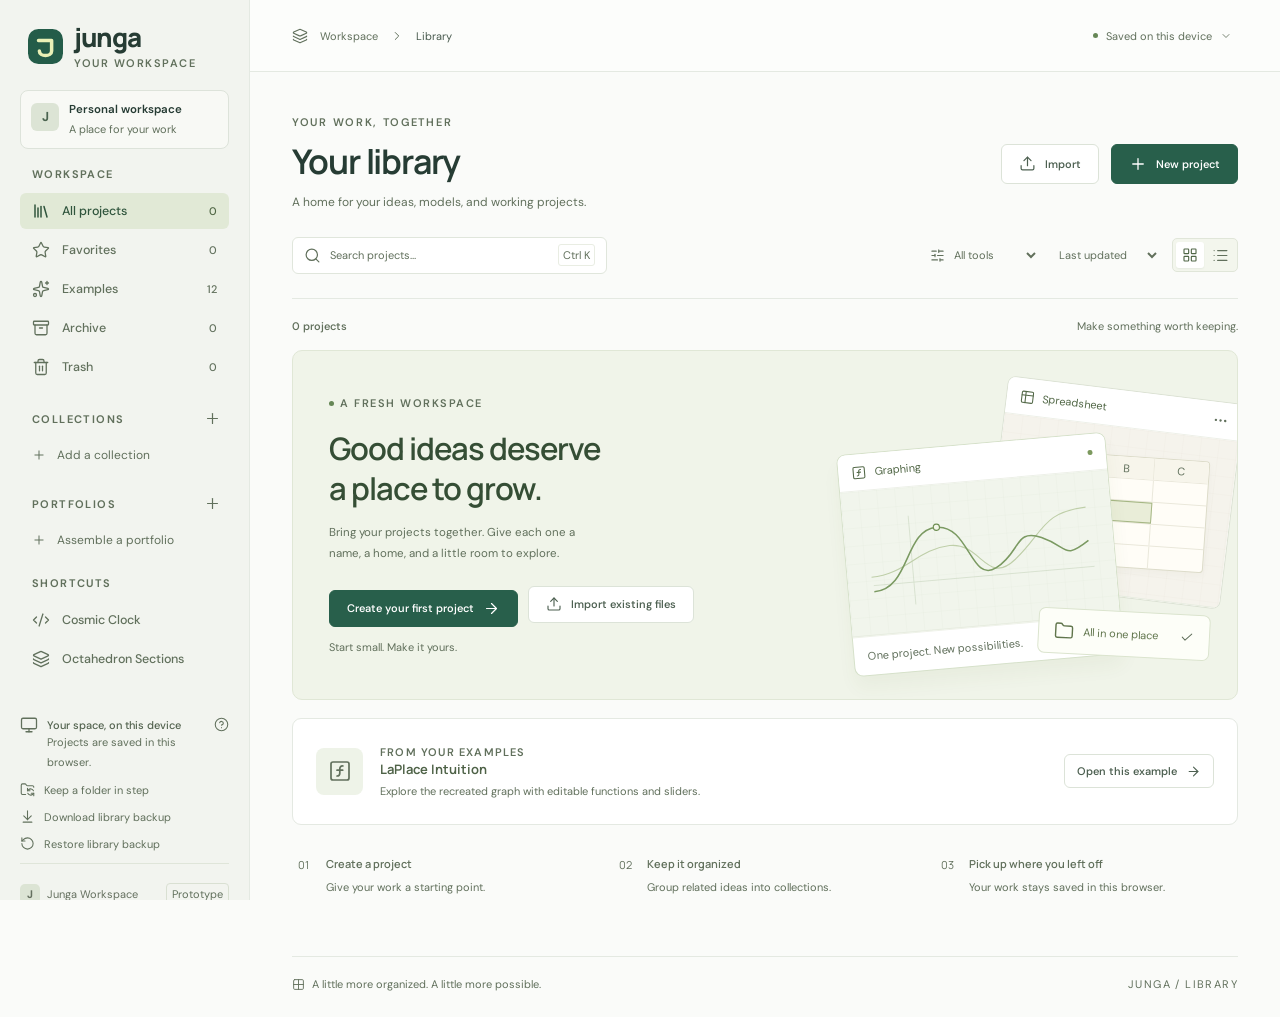
==== commit a0b0e9b6: "Deploy Junga Workspace @ d52b2a2" ====
--- a/JungaWorkspace/index.html
+++ b/JungaWorkspace/index.html
@@ -10,10 +10,12 @@
     />
     <link rel="icon" type="image/svg+xml" href="./favicon.svg" />
     <title>Junga Workspace</title>
-    <script type="module" crossorigin src="./assets/index-BtRaHgv4.js"></script>
+    <script type="module" crossorigin src="./assets/index-BxdtFtOg.js"></script>
     <link rel="modulepreload" crossorigin href="./assets/rolldown-runtime-B0Z9INg1.js">
     <link rel="modulepreload" crossorigin href="./assets/jsx-runtime-DpJIb57s.js">
-    <link rel="stylesheet" crossorigin href="./assets/index-DzlaTJi9.css">
+    <link rel="modulepreload" crossorigin href="./assets/createLucideIcon-CGOGZhRV.js">
+    <link rel="modulepreload" crossorigin href="./assets/model-DLPi8F1i.js">
+    <link rel="stylesheet" crossorigin href="./assets/index-BXvJL2pJ.css">
   </head>
   <body>
     <div id="root"></div>
--- a/JungaWorkspace/assets/index-BXvJL2pJ.css
+++ b/JungaWorkspace/assets/index-BXvJL2pJ.css
@@ -0,0 +1 @@
+.code-project-overview{grid-template-columns:minmax(0,1.1fr) minmax(0,1fr);gap:32px;margin-top:32px;display:grid}.code-project-overview section>p{color:var(--muted);margin-bottom:20px;line-height:1.7}.code-project-overview .code-manifest-version{margin:22px 0 12px;font-size:12px}.code-project-overview .code-inventory{border:1px solid var(--border);background:#fff;border-radius:10px;margin:10px 0;overflow:hidden}.code-project-overview .code-inventory summary{cursor:pointer;padding:16px;font-weight:600}.code-project-overview .code-inventory summary span{float:right;color:var(--muted);font-size:12px;font-weight:400}.code-project-overview .code-inventory ul{margin:0;padding:0 16px 16px;list-style:none}.code-project-overview .code-inventory li{border-top:1px solid var(--border);padding:12px 0}.code-project-overview code{overflow-wrap:anywhere;font-size:11px}.code-project-overview .code-inventory p{color:var(--muted);margin-top:5px;font-size:12px;line-height:1.6}.code-project-overview .code-source-link{color:var(--green);margin:16px 0;text-decoration:underline;display:block}.code-project-overview .code-repository-note{background:var(--soft);border-radius:8px;padding:16px;font-size:12px}.code-output-card{border:1px solid var(--border);background:#fff;border-radius:12px;margin:20px 0;overflow:hidden}.code-project-overview .code-output-art{background:radial-gradient(#213746,#0c1720 75%);place-items:center;height:160px;display:grid}.code-project-overview .code-output-art>div{background:linear-gradient(90deg,#0000 35%,#020914ed),url(../assets/cosmic-clock/earth-day.jpg) 50%/250px 125px;border-radius:50%;width:124px;height:124px;transform:rotate(-23.4deg);box-shadow:-2px 0 10px #519bba66,inset 10px 0 18px #59a8d133}.code-output-body{padding:22px}.code-output-medium{color:var(--muted);justify-content:space-between;font-size:11px;display:flex}.code-output-medium span{background:var(--soft);color:var(--green);border-radius:9px;padding:2px 8px}.code-output-body h3{margin:12px 0 8px;font-size:23px}.code-output-body p{color:var(--muted);line-height:1.7}.code-output-actions{flex-wrap:wrap;gap:10px;margin-top:20px;display:flex}.code-output-settings .code-settings-grid{grid-template-columns:repeat(auto-fit,minmax(160px,1fr));gap:12px;display:grid}.code-output-settings .code-check{flex-direction:row;align-items:center;gap:10px;margin-top:14px}.code-output-settings .code-check input{width:18px;height:18px}.code-output-settings .field-hint{margin-bottom:12px}.project-art.code-art{color:#f0f3e7;background:radial-gradient(#324f43,#1b3429);place-items:center;font:48px monospace;display:grid}@media (width<=1000px){.code-project-overview{grid-template-columns:1fr}}.code-project-overview .code-inventory-open{text-align:left;width:100%;font:inherit;color:inherit;cursor:pointer;background:0 0;border:0;border-radius:8px;margin:-4px -6px;padding:4px 6px;display:block}.code-project-overview .code-inventory-open:hover,.code-project-overview .code-inventory-open:focus-visible{background:var(--soft)}.code-project-overview .code-inventory-action{color:var(--green);align-items:center;gap:5px;margin-top:7px;font-size:12px;display:inline-flex}.code-project-overview .code-inventory-open:hover .code-inventory-action{text-decoration:underline}.modal.source-viewer{flex-direction:column;width:min(960px,100vw - 32px);display:flex}.modal.source-viewer .modal-heading{margin-bottom:16px}.modal.source-viewer .modal-heading h2{overflow-wrap:anywhere;font-family:DM Mono,ui-monospace,monospace;font-size:15px}.source-viewer-body{border:1px solid var(--border);background:var(--surface);border-radius:10px;flex-direction:column;flex:1;min-height:0;max-height:min(64vh,620px);display:flex;overflow:auto}.source-viewer-body .code-mirror-host{min-height:0}.source-viewer-note{color:var(--muted);border-bottom:1px solid var(--border);margin:0;padding:10px 14px;font-size:12px}.source-viewer-image{max-width:100%;height:auto;margin:auto;display:block}.source-viewer-origin{color:var(--muted);margin:0 auto 0 0;font-size:12px}.modal.source-viewer .modal-footer{align-items:center;gap:12px}.modal.source-viewer .modal-footer .button{align-items:center;gap:6px;display:inline-flex}.source-viewer-copy{border:1px solid var(--border);background:var(--soft);border-radius:10px;flex-wrap:wrap;align-items:center;gap:12px;margin-top:14px;padding:12px 14px;font-size:13px;display:flex}.source-viewer-copy label{color:var(--muted);align-items:center;gap:8px;font-size:12px;display:flex}.source-viewer-copy select{font:inherit;border:1px solid var(--border);background:var(--surface);color:var(--ink);border-radius:8px;max-width:260px;padding:6px 8px}.source-viewer-copy .button{align-items:center;gap:6px;display:inline-flex}.source-viewer-copy p{margin:0}.source-viewer-copy code{font-family:DM Mono,ui-monospace,monospace;font-size:12px}.source-viewer-copy a{color:var(--green);text-decoration:underline}.source-viewer-copy .form-error{flex-basis:100%}.code-editor{flex-direction:column;min-height:0;display:flex}.code-heading{justify-content:space-between;align-items:center;gap:20px;margin-bottom:20px;display:flex}.code-heading .back-link{margin-bottom:19px}.code-heading .eyebrow{margin-bottom:5px;font-size:11px}.code-heading h1{overflow-wrap:anywhere;font-size:27px}.code-heading-actions{align-items:center;gap:12px;display:flex}.code-entry-select{color:var(--muted);align-items:center;gap:8px;font-size:12px;display:flex}.code-entry-select select{font:inherit;border:1px solid var(--border);background:var(--surface);color:var(--ink);border-radius:8px;padding:6px 8px}.code-body{grid-template-columns:var(--code-tree-width,232px) minmax(0, 1fr);min-height:var(--code-editor-height,560px);align-items:stretch;gap:16px;display:grid}.code-body.with-preview .code-preview{grid-column:1/-1}@media (width>=1200px){.code-body.with-preview{grid-template-columns:var(--code-tree-width,232px) minmax(0, 1fr) minmax(0, 1fr)}.code-body.with-preview .code-preview{grid-column:auto}}.code-files{border:1px solid var(--border);background:var(--sidebar);border-radius:12px;flex-direction:column;gap:12px;min-height:0;padding:14px;display:flex;overflow:auto}.code-files-heading{justify-content:space-between;align-items:baseline;display:flex}.code-files-heading h2{letter-spacing:.08em;text-transform:uppercase;color:var(--muted);margin:0;font-size:13px}.code-files-heading span{color:var(--muted);font-size:11px}.code-tree{margin:0;padding:0;font-size:13px;list-style:none}.code-tree .code-tree{border-left:1px solid var(--border);margin-left:6px;padding-left:12px}.code-tree-folder>span{color:var(--muted);align-items:center;gap:6px;padding:4px 6px;font-weight:500;display:flex}.code-tree-file{text-align:left;width:100%;font:inherit;color:var(--ink);cursor:pointer;background:0 0;border:0;border-radius:7px;align-items:center;gap:6px;padding:4px 6px;display:flex}.code-tree-file:hover{background:var(--soft)}.code-tree-file.selected{background:var(--green);color:#fff}.code-tree-file span{overflow-wrap:anywhere}.code-entry-flag{color:currentColor;opacity:.75;margin-left:auto;display:inline-flex}.code-files-actions{flex-direction:column;gap:8px;display:flex}.code-new-file label{color:var(--muted);flex-direction:column;gap:5px;font-size:12px;display:flex}.code-new-file input{font:inherit;border:1px solid var(--border);background:var(--surface);color:var(--ink);border-radius:8px;padding:7px 9px}.code-new-file .button-row{margin-top:8px}.code-usage{color:var(--muted);margin:auto 0 0;font-size:11px}.code-pane{border:1px solid var(--border);background:var(--surface);border-radius:12px;flex-direction:column;min-height:0;display:flex;overflow:hidden}.code-pane-bar{border-bottom:1px solid var(--border);background:var(--sidebar);flex-wrap:wrap;justify-content:space-between;align-items:center;gap:4px 12px;padding:8px 12px;display:flex}.code-pane-path{color:var(--ink);overflow-wrap:anywhere;min-width:0;font-family:DM Mono,ui-monospace,monospace;font-size:12px}.code-rename{font:inherit;border:1px solid var(--green);border-radius:7px;flex:1;padding:5px 8px}.code-pane-actions{flex-shrink:0;gap:4px;display:flex}.button.quiet{color:var(--muted);cursor:pointer;background:0 0;border:1px solid #0000;border-radius:7px;align-items:center;gap:5px;padding:5px 8px;font-size:12px;display:inline-flex}.button.quiet:hover{background:var(--soft);color:var(--ink)}.button.quiet.has-errors{color:var(--danger)}.code-mirror-host{flex:1;min-height:0;overflow:auto}.code-mirror-host .cm-editor{height:100%;font-size:var(--code-font-size,13px)}.code-mirror-host .cm-editor.cm-focused{outline:none}.code-mirror-host .cm-scroller{font-family:DM Mono,ui-monospace,monospace;line-height:1.55}.code-loading{color:var(--muted);padding:24px;font-size:13px}.code-empty,.code-run-empty{text-align:center;color:var(--muted);margin:auto;padding:32px}.code-empty h3,.code-run-empty h3{color:var(--ink);margin:0 0 6px}.code-preview,.code-runner{border:1px solid var(--border);background:var(--surface);border-radius:12px;flex-direction:column;min-height:0;display:flex;overflow:hidden}.code-preview{min-height:var(--code-run-height,320px)}.code-run-bar{border-bottom:1px solid var(--border);background:var(--sidebar);justify-content:space-between;align-items:center;gap:12px;padding:8px 12px;display:flex}.code-run-entry{color:var(--muted);font-family:DM Mono,ui-monospace,monospace;font-size:12px}.code-run-actions{gap:4px;display:flex}.code-run-warning{color:var(--danger);border-bottom:1px solid var(--border);background:#fdf3f1;align-items:center;gap:8px;margin:0;padding:8px 12px;font-size:12px;display:flex}.code-run-frame{width:100%;min-height:var(--code-run-height,320px);background:#fff;border:0;flex:1}.code-run-console{border-top:1px solid var(--border);color:#dfe7da;background:#10140f;max-height:180px;padding:8px 12px;font-family:DM Mono,ui-monospace,monospace;font-size:12px;overflow:auto}.code-run-console ul{margin:0;padding:0;list-style:none}.code-run-console li{overflow-wrap:anywhere;white-space:pre-wrap;border-bottom:1px solid #1d2419;padding:2px 0}.code-run-console-empty{color:#93a08c;margin:0}.code-run-error{color:#f0a79a}.code-run-warn{color:#e8d39a}.visually-hidden{clip:rect(0, 0, 0, 0);white-space:nowrap;border:0;width:1px;height:1px;margin:-1px;padding:0;position:absolute;overflow:hidden}.output-page .code-runner{border:0;border-radius:0;min-height:calc(100dvh - 64px)}.output-page .code-run-frame{min-height:0}@media (width<=960px){.code-body,.code-body.with-preview{grid-template-columns:minmax(0,1fr)}.code-files{max-height:220px}}.code-run-outputs .code-output-art{background:linear-gradient(135deg,#16241c,#0c1710 70%);place-items:center;height:120px;display:grid}.code-run-outputs .code-output-art>div{background:linear-gradient(#5e8f6333 1px,#0000 1px) 0 8px/100% 11px,linear-gradient(90deg,#0f1a12,#16261a);border:1px solid #3f6f4366;border-radius:8px;width:78px;height:46px}.code-run-outputs .code-output-body{padding:18px}.code-run-outputs .code-output-body h3{font-size:19px}.canvas-editor{flex-direction:column;height:calc(100vh - 120px);min-height:0;display:flex}.canvas-heading{justify-content:space-between;align-items:flex-start;gap:20px;margin-bottom:12px;display:flex}.canvas-heading .back-link{margin-bottom:14px}.canvas-heading .eyebrow{margin-bottom:4px;font-size:11px}.canvas-heading h1{overflow-wrap:anywhere;font-size:24px}.canvas-heading-actions{flex-wrap:wrap;justify-content:flex-end;align-items:center;gap:10px;display:flex}.canvas-menu-anchor{position:relative}.canvas-menu{z-index:30;background:var(--surface);border:1px solid var(--border);border-radius:var(--design-card-radius,9px);flex-direction:column;min-width:220px;padding:6px;display:flex;position:absolute;top:calc(100% + 6px);left:0;box-shadow:0 12px 30px #14281e24}.canvas-heading-actions .canvas-menu{left:auto;right:0}.canvas-menu>button{font:inherit;text-align:left;color:var(--ink);cursor:pointer;background:0 0;border:0;border-radius:6px;padding:8px 10px}.canvas-menu>button:hover,.canvas-menu>button:focus-visible{background:var(--soft)}.canvas-menu.shapes{grid-template-columns:repeat(6,44px);gap:2px;display:grid}.canvas-menu.shapes>button{place-items:center;padding:3px;display:grid}.canvas-toolbar{border:1px solid var(--border);border-radius:var(--design-card-radius,9px);background:var(--surface);flex-wrap:wrap;align-items:center;gap:2px;margin-bottom:10px;padding:6px 8px;display:flex}.canvas-toolbar-gap{background:var(--border);width:1px;height:22px;margin:0 6px}.canvas-tool{color:var(--ink);cursor:pointer;background:0 0;border:1px solid #0000;border-radius:6px;align-items:center;gap:2px;padding:6px;display:inline-flex}.canvas-tool:hover:not(:disabled){background:var(--soft)}.canvas-tool.active{background:var(--green);color:#fff}.canvas-tool:disabled{opacity:.35;cursor:default}.canvas-zoom-value{font:inherit;min-width:48px;color:var(--ink);cursor:pointer;background:0 0;border:0;font-size:12px}.canvas-message{color:var(--muted);margin-left:auto;padding:0 8px;font-size:12px}.canvas-body{grid-template-columns:var(--canvas-strip-width,168px) minmax(0, 1fr) var(--canvas-inspector-width,264px);flex:1;gap:10px;min-height:420px;display:grid}.canvas-strip{border:1px solid var(--border);border-radius:var(--design-card-radius,9px);background:var(--sidebar);flex-direction:column;gap:8px;padding:8px;display:flex;overflow-y:auto}.canvas-strip ol{flex-direction:column;gap:10px;margin:0;padding:0;list-style:none;display:flex}.canvas-thumb{border:2px solid var(--border);cursor:pointer;background:#fff;border-radius:6px;width:100%;padding:0;display:block;overflow:hidden}.canvas-thumb:hover{border-color:var(--muted)}.canvas-strip li.current .canvas-thumb{border-color:var(--canvas-handle-color,#2f6fed)}.canvas-thumb-svg{width:100%;height:100%;display:block}.canvas-thumb-meta{color:var(--muted);align-items:center;gap:6px;margin-top:3px;font-size:11px;display:flex}.canvas-thumb-name{text-overflow:ellipsis;white-space:nowrap;flex:1;overflow:hidden}.canvas-thumb-actions{gap:1px;display:none}.canvas-strip li:hover .canvas-thumb-actions,.canvas-strip li:focus-within .canvas-thumb-actions{display:inline-flex}.canvas-thumb-actions button{color:var(--muted);cursor:pointer;background:0 0;border:0;padding:2px;display:inline-flex}.canvas-thumb-actions button:hover:not(:disabled){color:var(--ink)}.canvas-thumb-actions button:disabled{opacity:.3}.canvas-add-page{justify-content:center;font-size:12px}.canvas-stage{border:1px solid var(--border);border-radius:var(--design-card-radius,9px);touch-action:none;-webkit-user-select:none;user-select:none;background:#e9ece6;min-height:0;position:relative;overflow:hidden}.canvas-stage-svg{display:block;position:absolute;inset:0}.canvas-page-shadow{fill:none;stroke:#0000001f;stroke-width:1px;filter:drop-shadow(0 6px 18px #0000002e)}.canvas-grid{fill:none;stroke:#285f4b24;pointer-events:none}.canvas-selection-box{fill:none;stroke:var(--canvas-handle-color,#2f6fed);pointer-events:none}.canvas-selection-outline{fill:none;stroke:var(--canvas-handle-color,#2f6fed);stroke-dasharray:4 3;pointer-events:none}.canvas-handle{fill:#fff;stroke:var(--canvas-handle-color,#2f6fed)}.canvas-handle.rotate{cursor:grab}.canvas-handle.endpoint{cursor:move}.canvas-handle.endpoint.attached{fill:var(--canvas-handle-color,#2f6fed)}.canvas-handle.waypoint{cursor:move;fill:#fff}.canvas-rotate-stem{stroke:var(--canvas-handle-color,#2f6fed)}.canvas-selection-hitline{fill:none;stroke:#0000;cursor:copy}.canvas-guide{stroke:#e0457b;pointer-events:none}.canvas-marquee{fill:#2f6fed14;stroke:var(--canvas-handle-color,#2f6fed);pointer-events:none}.canvas-draw-preview{fill:#2f6fed1a;stroke:var(--canvas-handle-color,#2f6fed);pointer-events:none}.canvas-text-editor{z-index:5;box-sizing:border-box;border:1px dashed var(--canvas-handle-color,#2f6fed);resize:none;transform-origin:50%;background:#ffffffe6;outline:none;margin:0;padding:6px;position:absolute;overflow:hidden}.canvas-ruler{pointer-events:none;fill:var(--muted);background:#ffffffd9;font-size:9px;position:absolute}.canvas-ruler line{stroke:var(--muted)}.canvas-ruler.horizontal{border-bottom:1px solid var(--border);top:0;left:0}.canvas-ruler.vertical{border-right:1px solid var(--border);top:0;left:0}.canvas-timeline{border:1px solid var(--border);color:var(--muted);background:#ffffffeb;border-radius:999px;align-items:center;gap:10px;padding:8px 12px;font-size:12px;display:flex;position:absolute;bottom:10px;left:12px;right:12px}.canvas-timeline input[type=range]{flex:1}.canvas-inspector{border:1px solid var(--border);border-radius:var(--design-card-radius,9px);background:var(--surface);padding:10px 12px 16px;font-size:13px;overflow-y:auto}.canvas-inspector h2{letter-spacing:.08em;text-transform:uppercase;color:var(--muted);margin:14px 0 8px;font-size:12px}.canvas-inspector h2:first-child{margin-top:4px}.canvas-inspector .inspector-row{grid-template-columns:1fr 1fr;gap:6px 8px;margin-bottom:6px;display:grid}.canvas-inspector .inspector-row.three{grid-template-columns:1fr 1fr 1fr}.canvas-inspector .inspector-row.single{grid-template-columns:1fr}.canvas-inspector label{color:var(--muted);flex-direction:column;gap:3px;font-size:11px;display:flex}.canvas-inspector label.inline{color:var(--ink);flex-direction:row;align-items:center;gap:6px;font-size:12px}.canvas-inspector input:not([type=checkbox]):not([type=color]):not([type=range]),.canvas-inspector select,.canvas-inspector textarea{font:inherit;color:var(--ink);border:1px solid var(--border);background:var(--surface);box-sizing:border-box;border-radius:6px;width:100%;min-width:0;padding:5px 7px;font-size:13px}.canvas-inspector textarea{resize:vertical}.canvas-inspector .paint-field{align-items:center;gap:6px;display:flex}.canvas-inspector .paint-field input[type=color]{border:1px solid var(--border);background:0 0;border-radius:6px;width:30px;height:28px;padding:0}.canvas-inspector .paint-field .paint-none{border:1px solid var(--border);cursor:pointer;background:linear-gradient(to top right,#0000 47%,#c33 47% 53%,#0000 53%),#fff;border-radius:6px;width:30px;height:28px}.canvas-inspector .paint-field .paint-none.active{outline:2px solid var(--canvas-handle-color,#2f6fed)}.canvas-inspector .button-group{flex-wrap:wrap;gap:2px;display:flex}.canvas-inspector .button-group button{border:1px solid var(--border);background:var(--surface);color:var(--ink);cursor:pointer;font:inherit;border-radius:6px;flex:1;justify-content:center;align-items:center;padding:5px 4px;font-size:12px;display:inline-flex}.canvas-inspector .button-group button.active{background:var(--green);border-color:var(--green);color:#fff}.canvas-inspector .button-group button:disabled{opacity:.4;cursor:default}.canvas-inspector .keyframe-list{flex-direction:column;gap:4px;margin:6px 0;padding:0;list-style:none;display:flex}.canvas-inspector .keyframe-list li{align-items:center;gap:6px;font-size:12px;display:flex}.canvas-inspector .keyframe-list li button{color:var(--muted);cursor:pointer;background:0 0;border:0;display:inline-flex}.canvas-inspector .inspector-hint{color:var(--muted);margin:4px 0 8px;font-size:11px;line-height:1.4}.visually-hidden{clip:rect(0 0 0 0);clip-path:inset(50%);white-space:nowrap;width:1px;height:1px;position:absolute;overflow:hidden}.canvas-presenter{color:#e8efe6;-webkit-user-select:none;user-select:none;background:#111512;place-items:center;width:100%;height:100%;min-height:60vh;display:grid;position:relative;overflow:hidden}.canvas-presenter.mode-board{cursor:grab}.canvas-presenter.mode-deck{cursor:pointer}.canvas-present-overlay{z-index:100;background:#111512;position:fixed;inset:0}.canvas-present-overlay .canvas-presenter{height:100vh}.output-page main .canvas-presenter{height:calc(100vh - 56px)}.presenter-frame{box-sizing:border-box;place-items:center;width:100%;height:100%;padding:24px 24px 64px;display:grid}.presenter-page{background:#fff;max-width:100%;max-height:100%;box-shadow:0 20px 60px #00000073}.presenter-frame.device .presenter-page{box-sizing:content-box;background:#000;border:10px solid #222;border-radius:28px}.presenter-hotspot{cursor:pointer}.presenter-hotspot:hover{fill:#2f6fed1f}.presenter-board{z-index:1;position:absolute;inset:0}.presenter-board-background{z-index:0;position:absolute;inset:0}.presenter-controls{z-index:3;color:#e8efe6;cursor:default;background:#141815d9;border-radius:999px;align-items:center;gap:4px;padding:6px 10px;font-size:12px;display:flex;position:absolute;bottom:14px;left:50%;transform:translate(-50%)}.presenter-controls .icon-button{color:inherit}.presenter-controls input[type=range]{width:140px}.presenter-mode{color:#9fb3a6;padding-right:6px}.presenter-counter{text-align:center;min-width:56px}@keyframes presenter-fade{0%{opacity:0}to{opacity:1}}@keyframes presenter-slide{0%{opacity:0;transform:translate(40px)}to{opacity:1;transform:none}}.presenter-page.transition-fade{animation:.4s ease-out presenter-fade}.presenter-page.transition-slide{animation:.4s ease-out presenter-slide}.canvas-outputs{margin:24px 0}.canvas-outputs-help{color:var(--muted);margin:0 0 12px;font-size:13px}.canvas-output-list{flex-direction:column;gap:8px;margin:0 0 12px;padding:0;list-style:none;display:flex}.canvas-output-list li{border:1px solid var(--border);border-radius:var(--design-card-radius,9px);background:var(--surface);justify-content:space-between;align-items:center;gap:12px;padding:12px 14px;display:flex}.canvas-output-list h3{margin:0 0 3px;font-size:15px}.canvas-output-list p{color:var(--muted);margin:0;font-size:12px}.canvas-output-actions{align-items:center;gap:6px;display:flex}.project-art.canvas,.mixed-art .canvas-art{place-items:center;display:grid}.canvas-art{width:70%;height:70%}.canvas-art .art-shape{fill:var(--soft);stroke:var(--green);stroke-width:3px}.canvas-art .art-line{fill:none;stroke:var(--green);stroke-width:3px}@media (width<=1100px){.canvas-body{grid-template-columns:minmax(0, 1fr) var(--canvas-inspector-width,264px)}.canvas-strip{flex-direction:row;order:3;grid-column:1/-1;max-height:140px}.canvas-strip ol{flex-direction:row}.canvas-strip li{flex:none;width:120px}}@media (width<=760px){.canvas-editor{height:auto}.canvas-body{grid-template-columns:minmax(0,1fr)}.canvas-stage{min-height:60vh}.canvas-inspector{max-height:50vh}}.doc-editor{flex-direction:column;min-height:0;display:flex}.doc-heading{justify-content:space-between;align-items:flex-start;gap:20px;margin-bottom:12px;display:flex}.doc-heading .back-link{margin-bottom:14px}.doc-heading .eyebrow{margin-bottom:4px;font-size:11px}.doc-heading h1{overflow-wrap:anywhere;font-size:24px}.doc-heading-actions{flex-wrap:wrap;justify-content:flex-end;align-items:center;gap:10px;display:flex}.doc-menu-anchor{position:relative}.doc-menu{z-index:30;background:var(--surface);border:1px solid var(--border);border-radius:var(--design-card-radius,9px);flex-direction:column;gap:2px;min-width:230px;padding:6px;display:flex;position:absolute;top:calc(100% + 6px);right:0;box-shadow:0 12px 30px #14281e24}.doc-menu.left{left:0;right:auto}.doc-menu>button,.doc-menu>label{font:inherit;text-align:left;color:var(--ink);cursor:pointer;background:0 0;border:0;border-radius:6px;padding:7px 10px;font-size:13px}.doc-menu>button:hover,.doc-menu>button:focus-visible{background:var(--soft)}.doc-menu>label{cursor:default;color:var(--muted);flex-direction:column;gap:4px;font-size:11px;display:flex}.doc-menu>label select,.doc-menu>label input{font:inherit;color:var(--ink);border:1px solid var(--border);background:var(--surface);border-radius:6px;padding:5px 7px;font-size:13px}.doc-menu hr{border:0;border-top:1px solid var(--border);margin:4px 0}.doc-toolbar{border:1px solid var(--border);border-radius:var(--design-card-radius,9px);background:var(--surface);z-index:20;flex-wrap:wrap;align-items:center;gap:2px;margin-bottom:10px;padding:6px 8px;display:flex;position:sticky;top:8px}.doc-toolbar-gap{background:var(--border);width:1px;height:22px;margin:0 6px}.doc-tool{color:var(--ink);cursor:pointer;background:0 0;border:1px solid #0000;border-radius:6px;align-items:center;gap:2px;padding:6px;display:inline-flex}.doc-tool:hover:not(:disabled){background:var(--soft)}.doc-tool.active{background:var(--green);color:#fff}.doc-tool:disabled{opacity:.35;cursor:default}.doc-toolbar select,.doc-toolbar input[type=number]{font:inherit;color:var(--ink);border:1px solid var(--border);background:var(--surface);border-radius:6px;max-width:150px;padding:5px 7px;font-size:13px}.doc-toolbar input[type=number]{width:62px}.doc-message{color:var(--muted);margin-left:auto;padding:0 8px;font-size:12px}.doc-link-form{border:1px solid var(--border);border-radius:var(--design-card-radius,9px);background:var(--surface);align-items:center;gap:6px;margin-bottom:10px;padding:6px 8px;display:flex}.doc-link-form input{font:inherit;border:1px solid var(--border);border-radius:6px;flex:1;min-width:0;padding:6px 8px}.doc-body{grid-template-columns:var(--document-outline-width,220px) minmax(0, 1fr);align-items:start;gap:12px;display:grid}.doc-body.no-outline{grid-template-columns:minmax(0,1fr)}.doc-outline{border:1px solid var(--border);border-radius:var(--design-card-radius,9px);background:var(--sidebar);max-height:calc(100vh - 120px);padding:12px 14px;font-size:13px;position:sticky;top:64px;overflow-y:auto}.doc-outline h2{letter-spacing:.08em;text-transform:uppercase;color:var(--muted);margin:0 0 8px;font-size:11px}.doc-outline ul{flex-direction:column;gap:4px;margin:0;padding:0;list-style:none;display:flex}.doc-outline li.level-0 a{font-weight:600}.doc-outline li.level-2{padding-left:12px}.doc-outline li.level-3{padding-left:24px}.doc-outline a,.doc-outline button{font:inherit;color:var(--ink);cursor:pointer;text-align:left;overflow-wrap:anywhere;background:0 0;border:0;padding:2px 0;text-decoration:none}.doc-outline a:hover,.doc-outline button:hover{color:var(--green)}.doc-outline .doc-outline-empty{color:var(--muted);margin:0;font-size:12px}.doc-desk{border:1px solid var(--border);border-radius:var(--design-card-radius,9px);background:#e9ece6;min-height:60vh;padding:28px 16px 40px;overflow-x:auto}.doc-desk.flat{background:var(--surface)}.doc-page{box-sizing:border-box;color:#1f2a24;background:#fff;outline:none;max-width:100%;min-height:11in;margin:0 auto;box-shadow:0 6px 24px #00000024}.doc-desk.flat .doc-page{box-shadow:none;border:1px solid var(--border)}.doc-page:focus-visible{box-shadow:0 0 0 2px var(--green), 0 6px 24px #00000024}.doc-page[contenteditable=true]:empty:before{content:attr(data-placeholder);color:var(--muted)}.doc-footer{color:#3f4c45;justify-content:space-between;gap:12px;padding:8px 4px 0;font-size:12px;display:flex}.doc-content h1{margin:.3em 0 .4em;font-size:2.2em;font-weight:700;line-height:1.15}.doc-content h2{margin:1em 0 .3em;font-size:1.6em;font-weight:700;line-height:1.2}.doc-content h3{margin:.9em 0 .3em;font-size:1.3em;font-weight:700}.doc-content h4{margin:.8em 0 .3em;font-size:1.1em;font-weight:700}.doc-content p,.doc-content li{white-space:pre-wrap;overflow-wrap:anywhere;margin:0 0 .5em}.doc-content ul,.doc-content ol{margin:0 0 .5em;padding-left:1.6em}.doc-content ul ul,.doc-content ol ol,.doc-content ul ol,.doc-content ol ul{margin-bottom:0}.doc-content blockquote{color:#4a5a52;white-space:pre-wrap;border-left:3px solid #cbd5cf;margin:.6em 0;padding:.2em 0 .2em 1em}.doc-content pre{white-space:pre-wrap;background:#f3f5f2;border-radius:6px;margin:.6em 0;padding:.8em 1em;font-family:DM Mono,Menlo,Consolas,monospace;font-size:.9em;overflow-x:auto}.doc-content code{background:#f3f5f2;border-radius:3px;padding:0 .25em;font-family:DM Mono,Menlo,Consolas,monospace;font-size:.95em}.doc-content pre code{background:0 0;padding:0}.doc-content a{color:#285f4b;text-decoration:underline}.doc-content figure{margin:1em 0}.doc-content figure img{vertical-align:top;max-width:100%;display:inline-block}.doc-content hr{border:0;border-top:1px solid #cbd5cf;margin:1.2em 0}.doc-page figure.selected{outline-offset:2px;outline:2px solid #2f6fed}.doc-reader{grid-template-columns:var(--document-outline-width,220px) minmax(0, 1fr);background:#e9ece6;align-items:start;gap:16px;min-height:calc(100vh - 56px);padding:24px;display:grid;position:relative}.doc-reader:not(:has(.doc-outline)){grid-template-columns:minmax(0,1fr)}.doc-reader .doc-outline{top:24px}.doc-reader-page-wrap{min-width:0}.doc-reader .doc-page{min-height:auto}.doc-reader-footer{text-align:center;color:#3f4c45;margin:12px 0 0;font-size:12px}.doc-reader-actions{gap:4px;display:flex;position:absolute;top:12px;right:16px}.doc-preview-overlay{z-index:100;background:#e9ece6;position:fixed;inset:0;overflow-y:auto}.doc-preview-overlay .doc-reader{min-height:100vh}.doc-outputs{margin:24px 0}.doc-outputs-help{color:var(--muted);margin:0 0 12px;font-size:13px}.doc-output-list{flex-direction:column;gap:8px;margin:0 0 12px;padding:0;list-style:none;display:flex}.doc-output-list li{border:1px solid var(--border);border-radius:var(--design-card-radius,9px);background:var(--surface);justify-content:space-between;align-items:center;gap:12px;padding:12px 14px;display:flex}.doc-output-list h3{margin:0 0 3px;font-size:15px}.doc-output-list p{color:var(--muted);margin:0;font-size:12px}.doc-output-actions{align-items:center;gap:6px;display:flex}.project-art.document{place-items:center;display:grid}.document-art{width:70%;height:70%}.document-art .art-page{fill:#fff;stroke:var(--green);stroke-width:3px}.document-art .art-text{stroke:var(--green);stroke-width:3px;stroke-linecap:round;opacity:.7}@media print{.doc-outline,.doc-reader-actions,.doc-reader-footer{display:none}.doc-reader{background:#fff;padding:0;display:block}.doc-reader .doc-page{box-shadow:none;width:auto!important;padding:0!important}}@media (width<=900px){.doc-body,.doc-reader{grid-template-columns:minmax(0,1fr)}.doc-outline{max-height:200px;position:static}}.col-editor{flex-direction:column;min-height:0;display:flex}.col-heading{justify-content:space-between;align-items:flex-start;gap:20px;margin-bottom:12px;display:flex}.col-heading .back-link{margin-bottom:14px}.col-heading .eyebrow{margin-bottom:4px;font-size:11px}.col-heading h1{overflow-wrap:anywhere;font-size:24px}.col-heading-actions{flex-wrap:wrap;justify-content:flex-end;align-items:center;gap:10px;display:flex}.col-menu-anchor{position:relative}.col-menu{z-index:30;background:var(--surface);border:1px solid var(--border);border-radius:var(--design-card-radius,9px);flex-direction:column;gap:2px;min-width:220px;padding:6px;display:flex;position:absolute;top:calc(100% + 6px);right:0;box-shadow:0 12px 30px #14281e24}.col-menu.left{left:0;right:auto}.col-menu>button{font:inherit;text-align:left;color:var(--ink);cursor:pointer;background:0 0;border:0;border-radius:6px;align-items:center;gap:8px;padding:7px 10px;font-size:13px;display:flex}.col-menu>button:hover,.col-menu>button:focus-visible{background:var(--soft)}.col-body,.col-browser{grid-template-columns:var(--collection-tree-width,240px) minmax(0, 1fr);align-items:start;gap:12px;min-height:60vh;display:grid}.col-body.with-detail{grid-template-columns:var(--collection-tree-width,240px) minmax(0, 1fr) var(--collection-detail-width,320px)}.col-browser:has(.col-detail){grid-template-columns:var(--collection-tree-width,240px) minmax(0, 1fr) var(--collection-detail-width,320px)}.col-browser{background:var(--sidebar);min-height:calc(100vh - 56px);padding:16px 20px 32px}.col-tree{border:1px solid var(--border);border-radius:var(--design-card-radius,9px);background:var(--surface);max-height:calc(100vh - 100px);padding:8px 6px;font-size:13px;position:sticky;top:8px;overflow-y:auto}.col-tree ul{margin:0;padding:0;list-style:none}.col-tree-row{width:100%;font:inherit;color:var(--ink);text-align:left;cursor:pointer;background:0 0;border:0;border-radius:6px;align-items:center;gap:8px;padding:6px 8px;display:flex}.col-tree-row:hover{background:var(--soft)}.col-tree-row.current{background:var(--green);color:#fff}.col-tree-name{text-overflow:ellipsis;white-space:nowrap;flex:1;overflow:hidden}.col-tree-count{opacity:.7;font-size:11px}.col-tree-add{justify-content:center;width:calc(100% - 12px);margin:8px 6px 2px;font-size:12px}.col-emoji{text-align:center;width:20px;font-size:15px}.col-main{min-width:0}.col-crumbs{color:var(--muted);flex-wrap:wrap;align-items:center;gap:4px;margin-bottom:6px;font-size:12px;display:flex}.col-crumbs span{align-items:center;gap:4px;display:inline-flex}.col-crumbs button{font:inherit;color:var(--muted);cursor:pointer;background:0 0;border:0;border-radius:4px;padding:2px 4px}.col-crumbs button[aria-current]{color:var(--ink);font-weight:600}.col-crumbs button:hover{background:var(--soft)}.col-header{border-radius:var(--design-card-radius,9px);background:linear-gradient(135deg, color-mix(in srgb, var(--accent,#285f4b) 18%, #fff), #fff);border:1px solid var(--border);align-items:flex-start;gap:14px;margin-bottom:14px;padding:18px 20px;display:flex}.col-header-emoji{font-size:34px;line-height:1}.col-header>div{flex:1;min-width:0}.col-header h2{margin:0 0 4px;font-size:22px}.col-header p{color:var(--muted);margin:0;font-size:14px}.col-exit{align-self:flex-start}.col-header input.col-name,.col-header textarea.col-description,.col-header input.col-emoji-input{font:inherit;color:var(--ink);box-sizing:border-box;background:0 0;border:1px solid #0000;border-radius:6px;width:100%;padding:2px 6px}.col-header input.col-name{font-size:22px;font-weight:700}.col-header textarea.col-description{color:var(--muted);resize:vertical;min-height:30px;font-size:14px}.col-header input.col-emoji-input{text-align:center;width:52px;padding:0;font-size:30px}.col-header input:hover,.col-header textarea:hover,.col-header input:focus,.col-header textarea:focus{border-color:var(--border);background:#fffc}.col-controls{flex-wrap:wrap;align-items:center;gap:6px;margin-bottom:12px;font-size:12px;display:flex}.col-controls select,.col-controls input[type=color]{font:inherit;border:1px solid var(--border);background:var(--surface);color:var(--ink);border-radius:6px;padding:4px 6px;font-size:12px}.col-controls input[type=color]{width:32px;height:28px;padding:0}.col-controls .button{padding:5px 10px;font-size:12px}.col-controls-gap{flex:1}.col-children{grid-template-columns:repeat(auto-fill,minmax(160px,1fr));gap:8px;margin-bottom:14px;display:grid}.col-child-card{font:inherit;text-align:left;border:1px solid var(--border);border-left:4px solid var(--accent,#285f4b);border-radius:var(--design-card-radius,9px);background:var(--surface);cursor:pointer;color:var(--ink);flex-direction:column;align-items:flex-start;gap:4px;padding:10px 12px;display:flex;position:relative}.col-child-card:hover{background:var(--soft)}.col-child-name{font-size:14px;font-weight:600}.col-child-count{color:var(--muted);font-size:11px}.col-child-remove{color:var(--muted);cursor:pointer;background:0 0;border:0;padding:4px;display:none;position:absolute;top:6px;right:6px}.col-child-wrap{position:relative}.col-child-wrap:hover .col-child-remove,.col-child-wrap:focus-within .col-child-remove{display:inline-flex}.col-add{gap:6px;margin-bottom:10px;display:flex}.col-add input,.col-search{font:inherit;border:1px solid var(--border);background:var(--surface);min-width:0;color:var(--ink);border-radius:8px;flex:1;padding:8px 10px}.col-search{box-sizing:border-box;width:100%;margin-bottom:10px}.col-items{gap:12px;display:grid}.col-items.layout-grid,.col-items.layout-gallery{grid-template-columns:repeat(auto-fill, minmax(var(--collection-card-width,180px), 1fr))}.col-items.layout-list{grid-template-columns:1fr;gap:6px}.col-card{border:1px solid var(--border);border-radius:var(--design-card-radius,9px);background:var(--surface);transition:box-shadow .15s;overflow:hidden}.col-card:hover{box-shadow:0 8px 22px #14281e1f}.col-card.selected{outline:2px solid var(--accent,#285f4b)}.col-card-button{width:100%;font:inherit;text-align:left;color:var(--ink);cursor:pointer;background:0 0;border:0;padding:0;display:block}.col-cover{aspect-ratio:var(--collection-cover-ratio,1);background:color-mix(in srgb, var(--accent,#285f4b) 14%, #fff);overflow:hidden}.col-cover img{object-fit:cover;width:100%;height:100%;display:block}.col-cover-blank{background:linear-gradient(135deg, color-mix(in srgb, var(--accent,#285f4b) 30%, #fff), color-mix(in srgb, var(--accent,#285f4b) 8%, #fff));width:100%;height:100%;display:block}.layout-gallery .col-cover{aspect-ratio:4/3}.layout-gallery .col-card-body h3{font-size:13px}.layout-gallery .col-fields,.layout-gallery .col-subtitle{display:none}.col-card-body{padding:10px 12px 12px}.col-card-body h3{overflow-wrap:anywhere;margin:0 0 2px;font-size:15px;line-height:1.3}.col-subtitle{color:var(--muted);margin:0 0 6px;font-size:13px}.col-fields{grid-template-columns:auto 1fr;gap:2px 8px;margin:4px 0 0;font-size:12px;display:grid}.col-fields>div{display:contents}.col-fields dt{color:var(--muted)}.col-fields dd{overflow-wrap:anywhere;margin:0}.col-fields dd.long{white-space:pre-wrap}.col-fields.detail{margin-top:10px;font-size:13px}.col-card-meta{align-items:center;gap:8px;min-height:16px;margin-top:6px;display:flex}.col-link-chip{color:var(--accent,#285f4b);border:1px solid color-mix(in srgb, var(--accent,#285f4b) 40%, #fff);border-radius:999px;padding:1px 8px;font-size:11px}.col-stars{color:#c9a227;gap:1px;display:inline-flex}.col-stars svg{color:#d5d9d2}.col-stars svg.on,.col-stars button.on svg{color:#c9a227}.col-stars button{cursor:pointer;color:#d5d9d2;background:0 0;border:0;padding:2px;display:inline-flex}.layout-list .col-card-button{grid-template-columns:64px 1fr;align-items:center;display:grid}.layout-list .col-cover{aspect-ratio:1;height:64px}.layout-list .col-card-body{padding:8px 12px}.layout-list .col-fields{grid-template-columns:repeat(auto-fit,minmax(120px,max-content));gap:0 14px}.layout-list .col-fields>div{gap:4px;display:inline-flex}.col-empty{color:var(--muted);grid-column:1/-1;margin:8px 0;font-size:13px}.col-detail{border:1px solid var(--border);border-radius:var(--design-card-radius,9px);background:var(--surface);flex-direction:column;gap:10px;max-height:calc(100vh - 100px);padding:14px;font-size:13px;display:flex;position:sticky;top:8px;overflow-y:auto}.col-detail-head{justify-content:space-between;align-items:flex-start;gap:8px;display:flex}.col-detail-head h2{overflow-wrap:anywhere;margin:0;font-size:17px}.col-detail-cover{border-radius:6px;width:100%;display:block}.col-notes{white-space:pre-wrap;color:var(--ink);margin:0}.col-detail label{color:var(--muted);flex-direction:column;gap:3px;font-size:11px;display:flex}.col-detail input:not([type=checkbox]):not([type=range]),.col-detail textarea,.col-detail select{font:inherit;color:var(--ink);border:1px solid var(--border);background:var(--surface);box-sizing:border-box;border-radius:6px;width:100%;padding:5px 7px;font-size:13px}.col-detail textarea{resize:vertical;min-height:60px}.col-detail .col-detail-row{flex-wrap:wrap;align-items:center;gap:6px;display:flex}.col-detail .col-detail-row .button{padding:5px 9px;font-size:12px}.col-also{flex-wrap:wrap;gap:4px;margin:0;padding:0;list-style:none;display:flex}.col-also li{border:1px solid var(--border);border-radius:999px;align-items:center;gap:4px;padding:2px 8px;font-size:11px;display:inline-flex}.col-also li button{cursor:pointer;color:var(--muted);background:0 0;border:0;padding:0;display:inline-flex}.col-fields-editor{border:1px solid var(--border);border-radius:var(--design-card-radius,9px);background:var(--surface);margin-bottom:12px;padding:12px 14px;font-size:13px}.col-fields-editor h3{margin:0 0 8px;font-size:13px}.col-fields-editor .col-field-row{grid-template-columns:1fr 140px auto auto;align-items:center;gap:6px;margin-bottom:6px;display:grid}.col-fields-editor input,.col-fields-editor select{font:inherit;border:1px solid var(--border);color:var(--ink);background:var(--surface);border-radius:6px;padding:5px 7px;font-size:13px}.col-fields-editor label.inline{align-items:center;gap:4px;font-size:12px;display:inline-flex}.col-message{color:var(--muted);font-size:12px}.col-outputs{margin:24px 0}.col-outputs-help{color:var(--muted);margin:0 0 12px;font-size:13px}.col-output-list{flex-direction:column;gap:8px;margin:0 0 12px;padding:0;list-style:none;display:flex}.col-output-list li{border:1px solid var(--border);border-radius:var(--design-card-radius,9px);background:var(--surface);justify-content:space-between;align-items:center;gap:12px;padding:12px 14px;display:flex}.col-output-list h3{margin:0 0 3px;font-size:15px}.col-output-list p{color:var(--muted);margin:0;font-size:12px}.col-output-actions{align-items:center;gap:6px;display:flex}.col-browse-overlay{z-index:100;background:var(--sidebar);position:fixed;inset:0;overflow-y:auto}.project-art.collection{place-items:center;display:grid}.collection-art{width:70%;height:70%}.collection-art rect{fill:var(--soft);stroke:var(--green);stroke-width:3px}@media (width<=1000px){.col-body,.col-browser,.col-body.with-detail{grid-template-columns:minmax(0,1fr)}.col-browser:has(.col-detail){grid-template-columns:minmax(0,1fr)}.col-tree,.col-detail{max-height:none;position:static}}.workbench{--wb-bg:#f2f3f5;--wb-panel:#fff;--wb-border:#d3d7dd;--wb-ink:#1d232b;--wb-muted:#5c6672;--wb-hover:#e6eaf0;--wb-selected:color-mix(in srgb, var(--wb-accent,#d9251d) 14%, #fff);--wb-viewport:linear-gradient(180deg, #dfe6ee 0%, #f7f9fb 60%, #eef1f4 100%);--wb-grid:#3c506e2e;border:1px solid var(--wb-border);border-radius:var(--design-card-radius,9px);background:var(--wb-bg);height:calc(100vh - 130px);min-height:560px;color:var(--wb-ink);grid-template-rows:auto auto auto minmax(0,1fr) auto;grid-template-columns:minmax(0,1fr);font-size:12px;display:grid;overflow:hidden}.workbench.theme-dark{--wb-bg:#1e2126;--wb-panel:#272b31;--wb-border:#3a3f47;--wb-ink:#e7eaee;--wb-muted:#9aa3ae;--wb-hover:#333940;--wb-selected:color-mix(in srgb, var(--wb-accent,#00ae42) 28%, #272b31);--wb-viewport:radial-gradient(ellipse at 50% 30%, #3a4048 0%, #22262b 70%);--wb-grid:#b4c8dc29}.wb-titlebar{background:var(--wb-accent,#d9251d);color:#fff;align-items:center;gap:10px;padding:5px 12px;font-size:12px;display:flex}.wb-app-name{letter-spacing:.02em;font-weight:700}.wb-readonly{margin-left:auto;font-size:11px}.workbench.theme-dark .wb-titlebar,.workbench.theme-dark .wb-button.primary{color:#0b1f12}.wb-menubar{background:var(--wb-panel);border-bottom:1px solid var(--wb-border);align-items:center;gap:2px;padding:2px 6px;display:flex}.wb-menu{position:relative}.wb-menu>button{font:inherit;color:var(--wb-ink);cursor:pointer;background:0 0;border:0;border-radius:4px;padding:4px 9px;font-size:12px}.wb-menu>button:hover,.wb-menu>button.open{background:var(--wb-hover)}.wb-dropdown{z-index:40;background:var(--wb-panel);border:1px solid var(--wb-border);border-radius:6px;flex-direction:column;min-width:220px;padding:4px;display:flex;position:absolute;top:100%;left:0;box-shadow:0 10px 28px #00000038}.wb-dropdown button{font:inherit;color:var(--wb-ink);cursor:pointer;text-align:left;background:0 0;border:0;border-radius:4px;justify-content:space-between;gap:16px;padding:6px 10px;font-size:12px;display:flex}.wb-dropdown button:hover:not(:disabled){background:var(--wb-hover)}.wb-dropdown button:disabled{opacity:.45;cursor:default}.wb-dropdown kbd{font:inherit;color:var(--wb-muted);font-size:11px}.wb-dropdown hr{border:0;border-top:1px solid var(--wb-border);margin:3px 0}.wb-message{color:inherit;text-overflow:ellipsis;white-space:nowrap;min-width:0;margin-left:auto;padding:0 8px;font-size:11px;overflow:hidden}.wb-readonly{margin-left:0}.wb-ribbon{background:var(--wb-panel);border-bottom:1px solid var(--wb-border)}.wb-ribbon-tabs{border-bottom:1px solid var(--wb-border);gap:2px;padding:4px 8px 0;display:flex}.wb-ribbon-tabs button{font:inherit;color:var(--wb-muted);cursor:pointer;background:0 0;border:1px solid #0000;border-bottom:0;border-radius:6px 6px 0 0;padding:5px 12px;font-size:12px}.wb-ribbon-tabs button.active{color:var(--wb-ink);background:var(--wb-bg);border-color:var(--wb-border);font-weight:600}.wb-ribbon-groups{background:var(--wb-bg);gap:4px;padding:6px 8px 4px;display:flex;overflow-x:auto}.wb-ribbon-group{border-right:1px solid var(--wb-border);flex-direction:column;align-items:center;padding:0 8px;display:flex}.wb-ribbon-group:last-child{border-right:0}.wb-ribbon-tools{gap:2px;display:flex}.wb-tool{width:64px;font:inherit;color:var(--wb-ink);cursor:pointer;text-align:center;background:0 0;border:1px solid #0000;border-radius:6px;flex-direction:column;align-items:center;gap:3px;padding:6px 2px 4px;font-size:10.5px;line-height:1.15;display:flex}.wb-tool svg{color:var(--wb-accent,#d9251d)}.wb-tool:hover:not(:disabled){background:var(--wb-hover);border-color:var(--wb-border)}.wb-tool.active{background:var(--wb-selected);border-color:var(--wb-accent,#d9251d)}.wb-tool:disabled{opacity:.4;cursor:default}.wb-ribbon-group-label{color:var(--wb-muted);margin-top:2px;font-size:10px}.wb-body{grid-template-columns:var(--workbench-tree-width,260px) minmax(0, 1fr);min-height:0;display:grid}.wb-body.with-right{grid-template-columns:var(--workbench-tree-width,260px) minmax(0, 1fr) var(--workbench-right-width,300px)}.wb-left,.wb-right{background:var(--wb-panel);border-right:1px solid var(--wb-border);flex-direction:column;min-height:0;display:flex;overflow-y:auto}.wb-right{border-right:0;border-left:1px solid var(--wb-border)}.wb-panel-tabs{border-bottom:1px solid var(--wb-border);display:flex}.wb-panel-tabs button{color:var(--wb-muted);cursor:pointer;background:0 0;border:0;flex:1;justify-content:center;padding:7px 0;display:inline-flex}.wb-panel-tabs button.active{color:var(--wb-accent,#d9251d);box-shadow:inset 0 -2px 0 var(--wb-accent,#d9251d)}.wb-panel-title{text-transform:uppercase;letter-spacing:.06em;color:var(--wb-muted);padding:8px 10px 4px;font-size:11px;font-weight:600}.wb-panel{padding:10px 12px;font-size:12px}.wb-tree ul{margin:0;padding:0;list-style:none}.wb-tree-row{border-radius:4px;align-items:center;gap:2px;margin:0 4px;display:flex}.wb-tree-row:hover{background:var(--wb-hover)}.wb-tree-row.selected{background:var(--wb-selected)}.wb-tree-row.suppressed .wb-tree-label{color:var(--wb-muted);text-decoration:line-through}.wb-tree-toggle{width:16px;height:20px;color:var(--wb-muted);cursor:pointer;background:0 0;border:0;justify-content:center;align-items:center;padding:0;display:inline-flex}.wb-tree-label{font:inherit;color:var(--wb-ink);text-align:left;cursor:pointer;background:0 0;border:0;flex:1;align-items:center;gap:6px;min-width:0;padding:3px 4px;font-size:12px;display:flex}.wb-tree-label span{text-overflow:ellipsis;white-space:nowrap;overflow:hidden}.wb-tree-label svg{color:var(--wb-accent,#d9251d);flex:none}.wb-tree-badge{color:var(--wb-muted);margin-left:auto;font-size:10px}.wb-properties{flex-direction:column;gap:8px;padding:8px 10px 12px;display:flex}.wb-properties-head{border-bottom:1px solid var(--wb-border);align-items:center;gap:6px;padding-bottom:6px;font-weight:600;display:flex}.wb-properties-head svg{color:var(--wb-accent,#d9251d)}.wb-properties-head span{flex:1}.wb-ok,.wb-cancel{border:1px solid var(--wb-border);background:var(--wb-panel);cursor:pointer;color:#1a8f3c;border-radius:50%;justify-content:center;align-items:center;width:26px;height:26px;display:inline-flex}.wb-cancel{color:#c0392b}.wb-properties-hint{color:var(--wb-muted);margin:0;font-size:11px;line-height:1.4}.wb-field{color:var(--wb-muted);flex-direction:column;gap:3px;font-size:11px;display:flex}.wb-field.inline{color:var(--wb-ink);flex-direction:row;align-items:center;gap:6px;font-size:12px}.wb-field input:not([type=checkbox]),.wb-field select,.wb-panel input:not([type=checkbox]),.wb-panel select,.wb-right input:not([type=checkbox]):not([type=range]),.wb-right select{font:inherit;color:var(--wb-ink);background:var(--wb-bg);border:1px solid var(--wb-border);box-sizing:border-box;border-radius:4px;width:100%;padding:4px 6px;font-size:12px}.wb-properties-actions{gap:6px;margin-top:4px;display:flex}.wb-button{font:inherit;border:1px solid var(--wb-border);background:var(--wb-panel);color:var(--wb-ink);cursor:pointer;border-radius:5px;padding:5px 12px;font-size:12px}.wb-button.primary{background:var(--wb-accent,#d9251d);border-color:var(--wb-accent,#d9251d);color:#fff}.wb-button.primary:hover{filter:brightness(1.08)}.wb-button:disabled{opacity:.45;cursor:default}.wb-button.large{padding:9px 16px;font-size:13px;font-weight:600}.wb-viewport{background:var(--wb-viewport);min-height:0;display:grid;position:relative;overflow:hidden}.wb-scene{touch-action:none;cursor:grab;outline:none;width:100%;height:100%;min-height:240px;position:relative}.wb-scene:focus-visible{box-shadow:inset 0 0 0 2px var(--wb-accent,#d9251d)}.wb-scene:active{cursor:grabbing}.wb-scene canvas{display:block}.wb-legend{gap:4px;margin:8px 0 0;padding:0;font-size:11px;list-style:none;display:grid}.wb-legend li{align-items:center;gap:6px;display:flex}.wb-view-toolbar{z-index:3;background:var(--wb-panel);border:1px solid var(--wb-border);border-radius:6px;gap:2px;padding:3px;display:flex;position:absolute;top:8px;left:50%;transform:translate(-50%)}.wb-view-toolbar button{color:var(--wb-ink);cursor:pointer;background:0 0;border:0;border-radius:4px;padding:5px;display:inline-flex}.wb-view-toolbar button:hover{background:var(--wb-hover)}.wb-view-toolbar button.active{background:var(--wb-selected);color:var(--wb-accent,#d9251d)}.wb-viewport-note{color:var(--wb-ink);background:var(--wb-panel);border-radius:4px;max-width:60%;padding:4px 8px;font-size:11px;position:absolute;bottom:10px;left:12px}.wb-status{background:var(--wb-panel);border-top:1px solid var(--wb-border);color:var(--wb-muted);align-items:center;gap:18px;padding:3px 12px;font-size:11px;display:flex}.wb-status span{align-items:center;gap:4px;display:inline-flex}.wb-section{border-bottom:1px solid var(--wb-border)}.wb-section>summary{cursor:pointer;align-items:center;gap:6px;padding:8px 10px;font-size:12px;font-weight:600;list-style:none;display:flex}.wb-section>summary::-webkit-details-marker{display:none}.wb-section>summary svg{color:var(--wb-accent,#d9251d)}.wb-section-body{flex-direction:column;gap:8px;padding:4px 10px 10px;display:flex}.wb-row{grid-template-columns:1fr 1fr;gap:6px;display:grid}.wb-row.three{grid-template-columns:1fr 1fr 1fr}.wb-list{flex-direction:column;gap:2px;margin:0;padding:0;list-style:none;display:flex}.wb-list li button{width:100%;font:inherit;color:var(--wb-ink);cursor:pointer;text-align:left;background:0 0;border:1px solid #0000;border-radius:4px;align-items:center;gap:6px;padding:5px 8px;font-size:12px;display:flex}.wb-list li button:hover{background:var(--wb-hover)}.wb-list li button.selected{background:var(--wb-selected);border-color:var(--wb-accent,#d9251d)}.wb-swatch{border:1px solid #0003;border-radius:3px;flex:none;width:12px;height:12px}.wb-stat{justify-content:space-between;gap:8px;font-size:12px;display:flex}.wb-stat strong{font-weight:600}.wb-progress{background:var(--wb-border);border-radius:3px;height:6px;overflow:hidden}.wb-progress>div{background:var(--wb-accent,#d9251d);height:100%}.wb-hint{color:var(--wb-muted);margin:0;font-size:11px;line-height:1.4}.wb-editor .canvas-heading{margin-bottom:10px}@media (width<=1000px){.wb-body,.wb-body.with-right{grid-template-rows:auto minmax(320px,1fr) auto;grid-template-columns:minmax(0,1fr)}.wb-left,.wb-right{border:0;border-bottom:1px solid var(--wb-border);max-height:240px}.workbench{height:auto}}.workbench.wb-output{border:0;border-radius:0;grid-template-rows:minmax(0,1fr) auto;height:calc(100vh - 56px)}.wb-output-list{color:var(--wb-muted);background:var(--wb-panel);border-top:1px solid var(--wb-border);flex-wrap:wrap;gap:16px;margin:0;padding:8px 14px;font-size:12px;list-style:none;display:flex}.wb-field-help{color:var(--wb-muted);font-size:10.5px;line-height:1.35}.wb-tree-row.error .wb-tree-label,.wb-tree-row.error .wb-tree-label svg{color:#c0392b}.wb-field input[type=color],.wb-panel input[type=color]{height:28px;padding:0}.wb-range{width:100%}.wb-toolbar-row{flex-wrap:wrap;gap:4px;margin:4px 0;display:flex}.wb-toolbar-row .wb-button{padding:3px 8px;font-size:11px}.wb-inline-fields{grid-template-columns:1fr 1fr;gap:6px;margin-top:6px;display:grid}.sk-editor{background:#fbfcfd;outline:none;width:100%;height:100%;min-height:240px;position:relative;overflow:hidden}.workbench.theme-dark .sk-editor{background:#1b1e23}.sk-editor>svg.sk-canvas{touch-action:none;cursor:crosshair;width:100%;height:100%;display:block}.sk-editor.tool-select>svg.sk-canvas{cursor:default}.sk-toolbar{z-index:3;background:var(--wb-panel);border:1px solid var(--wb-border);border-radius:6px;flex-wrap:wrap;gap:2px;max-width:calc(100% - 16px);padding:3px;display:flex;position:absolute;top:8px;left:8px}.sk-toolbar button{color:var(--wb-ink);cursor:pointer;font:inherit;background:0 0;border:0;border-radius:4px;align-items:center;gap:4px;padding:4px 6px;font-size:11px;display:inline-flex}.sk-toolbar button:hover{background:var(--wb-hover)}.sk-toolbar button.active{background:var(--wb-selected);color:var(--wb-accent,#d9251d)}.sk-toolbar .sep{background:var(--wb-border);width:1px;margin:2px 3px}.sk-toolbar label{color:var(--wb-muted);align-items:center;gap:4px;padding:0 4px;font-size:11px;display:inline-flex}.sk-toolbar label input{width:48px;font:inherit;border:1px solid var(--wb-border);background:var(--wb-bg);color:var(--wb-ink);border-radius:4px;padding:2px 4px;font-size:11px}.sk-status{z-index:3;color:var(--wb-ink);background:var(--wb-panel);border-radius:4px;max-width:70%;padding:4px 8px;font-size:11px;position:absolute;bottom:8px;left:10px}.sk-dims{z-index:3;background:var(--wb-panel);border:1px solid var(--wb-border);border-radius:6px;flex-direction:column;gap:4px;min-width:150px;padding:6px 8px;font-size:11px;display:flex;position:absolute;top:8px;right:10px}.sk-dims label{color:var(--wb-muted);justify-content:space-between;align-items:center;gap:8px;display:flex}.sk-dims input{width:64px;font:inherit;border:1px solid var(--wb-border);background:var(--wb-bg);color:var(--wb-ink);border-radius:4px;padding:2px 4px;font-size:11px}.sk-dims .sk-dims-title{color:var(--wb-ink);font-weight:600}.wb-subsection{border-top:1px dashed var(--wb-border);padding-top:4px}.wb-subsection>summary{cursor:pointer;color:var(--wb-muted);padding:4px 0;font-size:11px;font-weight:600}.wb-subsection .wb-row{margin-top:4px}.wb-slot{border-bottom:1px dashed var(--wb-border);flex-direction:column;gap:4px;padding-bottom:6px;display:flex}.wb-change{color:var(--wb-muted);grid-template-columns:auto 64px minmax(0,1fr) auto;align-items:center;gap:4px;font-size:11px;display:grid}.wb-change .wb-button{padding:2px 6px}.wb-legend-time{color:var(--wb-muted);font-variant-numeric:tabular-nums}.wb-heat{color:var(--wb-muted);align-items:center;gap:6px;margin-top:8px;font-size:11px;display:flex}.wb-heat i{background:linear-gradient(90deg,#3b4cc0,#2ea56e,#e6c83c,#d23228);border-radius:4px;flex:1;height:8px}@font-face{font-family:DM Mono;font-style:normal;font-display:swap;font-weight:400;src:url(./dm-mono-latin-ext-400-normal-C2zvOubV.woff2)format("woff2"),url(./dm-mono-latin-ext-400-normal-1aZr6b2b.woff)format("woff");unicode-range:U+100-2BA,U+2BD-2C5,U+2C7-2CC,U+2CE-2D7,U+2DD-2FF,U+304,U+308,U+329,U+1D00-1DBF,U+1E00-1E9F,U+1EF2-1EFF,U+2020,U+20A0-20AB,U+20AD-20C0,U+2113,U+2C60-2C7F,U+A720-A7FF}@font-face{font-family:DM Mono;font-style:normal;font-display:swap;font-weight:400;src:url(./dm-mono-latin-400-normal-4GdczIuU.woff2)format("woff2"),url(./dm-mono-latin-400-normal--0xN8mdc.woff)format("woff");unicode-range:U+??,U+131,U+152-153,U+2BB-2BC,U+2C6,U+2DA,U+2DC,U+304,U+308,U+329,U+2000-206F,U+20AC,U+2122,U+2191,U+2193,U+2212,U+2215,U+FEFF,U+FFFD}@font-face{font-family:Instrument Serif;font-style:normal;font-display:swap;font-weight:400;src:url(./instrument-serif-latin-ext-400-normal-C2je3j2s.woff2)format("woff2"),url(./instrument-serif-latin-ext-400-normal-CFCUzsTy.woff)format("woff");unicode-range:U+100-2BA,U+2BD-2C5,U+2C7-2CC,U+2CE-2D7,U+2DD-2FF,U+304,U+308,U+329,U+1D00-1DBF,U+1E00-1E9F,U+1EF2-1EFF,U+2020,U+20A0-20AB,U+20AD-20C0,U+2113,U+2C60-2C7F,U+A720-A7FF}@font-face{font-family:Instrument Serif;font-style:normal;font-display:swap;font-weight:400;src:url(./instrument-serif-latin-400-normal-DnYpCC2O.woff2)format("woff2"),url(./instrument-serif-latin-400-normal-BVbkICAY.woff)format("woff");unicode-range:U+??,U+131,U+152-153,U+2BB-2BC,U+2C6,U+2DA,U+2DC,U+304,U+308,U+329,U+2000-206F,U+20AC,U+2122,U+2191,U+2193,U+2212,U+2215,U+FEFF,U+FFFD}.output-page{background:#080f15;min-height:100dvh}.output-header{z-index:3;color:#263c34;background:#fafbf9;border-bottom:1px solid #e4e9e2;flex-wrap:wrap;justify-content:space-between;align-items:center;gap:14px;min-height:64px;padding:18px 32px;display:flex;position:sticky;top:0}.output-header a,.output-header span{align-items:center;gap:8px;display:inline-flex}.output-header a{font-weight:600}.output-header span{font-size:12px}.output-page .empty-state{background:#fafbf9;padding:100px 24px}.cosmic-clock-viewer{color:#eef0e9;background:radial-gradient(at 38% 35%,#152330 0%,#0a131d 43%,#080f15 75%);min-height:calc(100dvh - 64px);padding:38px clamp(20px,4vw,64px) 24px}.cosmic-clock-viewer .cc-eyebrow{letter-spacing:.2em;color:#bdc9ce;font-size:10px;font-weight:500}.cosmic-clock-viewer .cc-intro{max-width:780px}.cosmic-clock-viewer .cc-intro h1{letter-spacing:-.025em;margin:8px 0;font-family:Instrument Serif,Georgia,serif;font-size:clamp(42px,5vw,70px);font-weight:400;line-height:1}.cosmic-clock-viewer .cc-intro>p:last-child{color:#bdc9ce;max-width:620px;line-height:1.7}.cosmic-clock-viewer .cc-experience{grid-template-columns:minmax(0,1fr) 300px;align-items:center;gap:32px;display:grid}.cosmic-clock-viewer .cc-globe-wrap{min-width:0;position:relative}.cosmic-clock-viewer .cc-globe{touch-action:none;cursor:grab;outline-offset:-3px;border-radius:16px;width:100%;height:clamp(430px,60vh,680px);position:relative}.cosmic-clock-viewer .cc-globe:active{cursor:grabbing}.cosmic-clock-viewer .cc-globe canvas{position:absolute;inset:0;width:100%!important;height:100%!important}.cosmic-clock-viewer .cc-globe:focus-visible{outline:2px solid #d9ba83}.cosmic-clock-viewer .cc-instructions{text-align:center;color:#afbec8;margin:0 0 14px;font-size:11px;line-height:1.8}.cosmic-clock-viewer button,.cosmic-clock-viewer input,.cosmic-clock-viewer select{color:#ecede8;background:#15212c;border:1px solid #52606a;border-radius:7px;min-height:40px;padding:9px 12px}.cosmic-clock-viewer input::placeholder{color:#aebdc8}.cosmic-clock-viewer input,.cosmic-clock-viewer select{--lightningcss-light: ;--lightningcss-dark:initial;color-scheme:dark;width:100%;min-width:0}.cosmic-clock-viewer label{color:#c5ced1;flex-direction:column;gap:7px;font-size:12px;display:flex}.cosmic-clock-viewer button:hover{background:#263846}.cosmic-clock-viewer button[aria-pressed=true]{color:#f8d6a0;background:#302e27;border-color:#b99a69}.cosmic-clock-viewer :is(button,a,input,select,summary):focus-visible{outline-offset:3px;outline:2px solid #f8d6a0}.cosmic-clock-viewer .cc-view-actions{flex-wrap:wrap;justify-content:center;gap:10px;display:flex}.cosmic-clock-viewer .cc-loading{text-align:center;pointer-events:none;background:#13212ce8;border:1px solid #3a4b57;border-radius:12px;padding:24px;line-height:1.6;position:absolute;inset:36% 10% auto}.cosmic-clock-viewer .cc-tooltip{pointer-events:none;background:#14232feb;border:1px solid #76838b;border-radius:8px;gap:6px;width:176px;padding:10px 14px;display:grid;position:absolute}.cosmic-clock-viewer .cc-tooltip span{color:#f8d6a0;font-family:DM Mono,monospace}.cosmic-clock-viewer .cc-inspector{border-left:1px solid #394754;padding:28px 0 28px 28px}.cosmic-clock-viewer .cc-inspector h2{margin:14px 0 4px;font-family:Instrument Serif,Georgia,serif;font-size:38px;font-weight:400}.cosmic-clock-viewer .cc-zone-id{color:#bac8d0;overflow-wrap:anywhere;font-size:11px}.cosmic-clock-viewer .cc-local-time{letter-spacing:-.055em;margin:24px 0 8px;font-family:DM Mono,monospace;font-size:clamp(28px,3.4vw,43px)}.cosmic-clock-viewer .cc-inspector>p{line-height:1.6}.cosmic-clock-viewer .cc-offset{color:#f8d6a0;justify-content:space-between;margin-top:12px;font-size:12px;display:flex}.cosmic-clock-viewer .cc-selection-hint{color:#bac8d0;min-height:55px;margin:18px 0;font-size:12px}.cosmic-clock-viewer .cc-search{margin-top:22px}.cosmic-clock-viewer .cc-facts{color:#bac8d0;border-top:1px solid #394754;justify-content:space-between;margin-top:25px;padding-top:20px;font-size:11px;display:flex}.cosmic-clock-viewer .cc-facts span{gap:6px;display:grid}.cosmic-clock-viewer .cc-facts strong{color:#e5e6df;font-size:19px;font-weight:400}.cosmic-clock-viewer .cc-time-controls{border-block:1px solid #394754;flex-wrap:wrap;justify-content:space-between;align-items:end;gap:24px;margin-top:28px;padding:25px 0;display:flex}.cosmic-clock-viewer .cc-moment{align-self:center;gap:12px;display:grid}.cosmic-clock-viewer .cc-moment time{font-family:DM Mono,monospace;font-size:12px}.cosmic-clock-viewer .cc-playback,.cosmic-clock-viewer .cc-date-form{flex-wrap:wrap;align-items:end;gap:8px;display:flex}.cosmic-clock-viewer .cc-playback label{min-width:112px}.cosmic-clock-viewer .cc-date-form [role=alert]{color:#ffbea8;flex-basis:100%}.cosmic-clock-viewer .cc-footer{color:#afbec8;flex-wrap:wrap;justify-content:space-between;gap:16px;margin-top:20px;font-size:11px;line-height:1.8;display:flex}.cosmic-clock-viewer .cc-footer details{max-width:650px}.cosmic-clock-viewer .cc-footer summary{cursor:pointer;color:#e5e6df}.cosmic-clock-viewer .cc-footer details p{margin-top:12px}.cosmic-clock-viewer .cc-footer a{color:#f8d6a0;margin:12px 16px 0 0;text-decoration:underline;display:inline-block}@media (width<=760px){.output-header{padding:16px 20px}.output-header span{flex-basis:100%}.cosmic-clock-viewer{padding-top:26px}.cosmic-clock-viewer .cc-experience{grid-template-columns:1fr;gap:28px}.cosmic-clock-viewer .cc-globe{height:390px}.cosmic-clock-viewer .cc-inspector{border-top:1px solid #394754;border-left:0;padding:26px 0 0}.cosmic-clock-viewer .cc-local-time{font-size:44px}.cosmic-clock-viewer .cc-time-controls{flex-direction:column;align-items:stretch}.cosmic-clock-viewer .cc-moment{align-self:start}.cosmic-clock-viewer .cc-date-form label{flex:1}}.sr-only{clip-path:inset(50%);white-space:nowrap;border:0;width:1px;height:1px;margin:-1px;padding:0;position:absolute;overflow:hidden}.expression-row.drop-target{box-shadow:inset 0 3px #27664c}.expression-row.is-dragging{opacity:.5}.entry-drag-handle{cursor:grab;touch-action:none;flex-shrink:0}.entry-drag-handle:active{cursor:grabbing}.slider-playback{align-items:center;gap:4px;display:flex}.slider-playback>.icon-button{flex-shrink:0;width:28px;height:28px}.slider-playback .parameter-range{flex:1;min-width:0}.parameter-extents.playback-extents{padding-left:64px}.animation-settings{color:#425839;background:#fff;border:1px solid #dce4d7;border-radius:7px;margin:8px 0;padding:12px;font-size:11px;box-shadow:0 3px 12px #213d2310}.animation-speed{align-items:center;gap:10px;display:flex}.animation-speed>span{margin-right:auto}.animation-speed output{text-align:center;min-width:34px}.animation-settings p{margin:5px 0 10px}.animation-settings label{flex-wrap:wrap;align-items:center;gap:7px;display:flex}.animation-settings select{max-width:100%;font:inherit;color:inherit;background:#fff;border:1px solid #dce4d7;border-radius:4px;padding:6px}.expression-options .color-picker{border:0;min-width:0;margin:12px 0 0;padding:0}.color-picker legend{color:#425839;padding:0;font-size:11px}.color-picker>div{grid-template-columns:repeat(3,minmax(0,1fr));gap:5px;margin-top:7px;display:grid}.expression-options .color-picker label{cursor:pointer;color:#425839;border:1px solid #dde5d9;border-radius:5px;justify-content:flex-start;gap:4px;margin:0;padding:6px 4px;font-size:11px;position:relative}.color-picker label:has(:checked){outline-offset:-2px;background:#eef4e8;outline:2px solid #53764b}.color-picker label:has(:focus-visible){outline-offset:1px;outline:3px solid #31598c}.expression-options .color-picker input{opacity:0;width:1px;height:1px;padding:0;position:absolute}.color-swatch{border-radius:50%;flex-shrink:0;width:12px;height:12px}.curve-label.interactive-label{cursor:grab;-webkit-user-select:none;user-select:none;touch-action:none}.curve-label.interactive-label:active{cursor:grabbing}.curve-label.interactive-label:focus-visible{outline:2px solid #31598c}.label-manager{z-index:5;color:#395335;background:#fff;border:1px solid #bccdb3;border-radius:9px;width:min(285px,100% - 70px);max-height:calc(100% - 28px);padding:14px;font-size:12px;position:absolute;top:14px;left:14px;overflow-y:auto;box-shadow:0 7px 28px #243b2529}.label-manager header{justify-content:space-between;align-items:center;margin-bottom:12px;display:flex}.label-manager h3{margin:0;font-size:14px}.label-manager label{flex-wrap:wrap;align-items:center;gap:7px;margin-bottom:12px;display:flex}.label-manager label>span{margin-left:auto}.label-manager input:not([type=range]),.label-manager select{width:100%;font:inherit;color:inherit;background:#fff;border:1px solid #d5dfcf;border-radius:4px;padding:7px}.label-manager input[type=range]{accent-color:#36664d;width:100%}.label-rotation{align-items:center;gap:10px;display:flex}.label-rotation label{flex:1}.label-manager p{font-size:11px;line-height:1.5}.label-manager footer{justify-content:flex-end;gap:8px;margin-top:14px;display:flex}.label-manager .button{height:auto;padding:8px 12px;font-size:11px}.calculator-main{max-width:none;padding:28px 28px 24px}.calculator-heading{justify-content:space-between;align-items:center;gap:18px;margin-bottom:24px;display:flex}.calculator-heading .back-link{margin-bottom:19px}.calculator-heading .eyebrow{margin-bottom:5px;font-size:11px}.calculator-heading h1{overflow-wrap:anywhere;font-size:27px}.calculator-actions{align-items:center;gap:16px;display:flex}.calculator-actions .button{height:35px;font-size:11px}.history-buttons{border-right:1px solid var(--border);gap:4px;padding-right:13px;display:flex}.graph-workbench{background:#fff;border:1px solid #dce4d7;border-radius:9px;grid-template-columns:310px minmax(0,1fr);display:grid;overflow:hidden}.expression-panel{background:#fcfdfb;border-right:1px solid #dce4d7;flex-direction:column;min-width:0;display:flex}.expression-panel-heading{justify-content:space-between;align-items:center;padding:18px 18px 14px;display:flex}.expression-panel-heading h2{color:#365240;font-size:14px;font-weight:650}.expression-panel-heading>span{color:#64765c;font-size:11px}.graph-add-bar{border-bottom:1px solid #e1e7dc;flex-wrap:wrap;gap:5px;padding:0 12px 15px;display:flex}.graph-add-bar>button{color:#527043;background:#fff;border:1px solid #dce4d7;border-radius:5px;flex:auto;justify-content:center;align-items:center;gap:5px;height:31px;padding:0 5px;font-size:11px;display:flex}.graph-add-bar>button:hover{background:#eef4e8}.expression-list{scrollbar-width:thin;scrollbar-color:#bfcbb6 transparent;max-height:565px;overflow-y:auto}.expression-row{background:#fff;border-bottom:1px solid #e5eadf;padding:14px 17px 15px;position:relative}.expression-row:last-child{border-bottom:0}.expression-row.parameter{background:#f7f9f3}.expression-row.note{background:#fcfbf5}.expression-row.has-error{background:#fff8f5}.expression-row-top{align-items:center;gap:8px;min-height:23px;margin-bottom:9px;display:flex}.expression-number{font-variant-numeric:tabular-nums;color:#596b50;font-size:11px}.entry-kind{letter-spacing:1.2px;color:#596e4d;font-size:11px;font-weight:600}.expression-row-top .icon-button{color:#6a7a60;width:25px;height:23px}.expression-row-top .curve-visibility,.expression-row-top .delete-entry{margin-left:auto}.expression-row-top .curve-visibility+.delete-entry{margin-left:0}.expression-row-top .delete-entry:hover{color:#a34537;background:#faeee8}.formula-input{letter-spacing:-.2px;color:#263f32;background:0 0;border:1px solid #0000;border-radius:4px;width:100%;min-width:0;padding:7px 6px;font-family:Cambria Math,Consolas,monospace;font-size:17px;line-height:1.5}.formula-input:hover{background:#fbfcf8;border-color:#dce5d3}.formula-input:focus{background:#fff;border-color:#80a469;outline:0;box-shadow:0 0 0 2px #dce9d1}.formula-input::placeholder{color:#738368}.formula-input[aria-invalid=true]{border-color:#dcb1a4}.expression-error{color:#963e2c;overflow-wrap:anywhere;margin:9px 0 0;font-size:11px;line-height:1.6}.expression-options{margin-top:9px}.expression-options>summary,.parameter-settings>summary{color:#586f4b;cursor:pointer;align-items:center;gap:6px;width:fit-content;font-size:11px;list-style:none;display:flex}.expression-options>summary::-webkit-details-marker{display:none}.parameter-settings>summary::-webkit-details-marker{display:none}.expression-options[open]>summary{margin-bottom:11px}.expression-options label{color:#607653;justify-content:space-between;align-items:center;gap:10px;margin-top:8px;font-size:11px;display:flex}.expression-options input,.expression-options select{color:#4f6d42;background:#fff;border:1px solid #dbe4d1;border-radius:4px;width:180px;max-width:75%;padding:7px;font-size:11px}.constant-result{color:#537244;margin-top:12px;font-family:Consolas,monospace;font-size:12px}.parameter-definition{color:#3a5432;align-items:center;gap:9px;margin:2px 0 12px;font-family:Cambria Math,Georgia,serif;font-size:19px;display:flex}.parameter-definition input{background:#fff;border:1px solid #dce4d2;border-radius:4px;width:85px;min-width:0;padding:5px 7px;font-family:inherit;font-size:17px}.parameter-definition .parameter-name{text-align:center;background:0 0;border-color:#0000;width:60px;font-style:italic}.parameter-definition .parameter-name:hover,.parameter-definition .parameter-name:focus{background:#fff;border-color:#9caf8c}.parameter-kind{color:#637358;margin-left:auto;font-family:DM Sans Variable,sans-serif;font-size:11px}.parameter-range{accent-color:#36664d;cursor:pointer;width:100%;height:18px;margin:1px 0}.parameter-extents{color:#627451;font-variant-numeric:tabular-nums;justify-content:space-between;margin-bottom:12px;padding:0 2px;font-size:11px;display:flex}.parameter-settings[open]>summary{margin-bottom:14px}.parameter-limits{grid-template-columns:repeat(3,minmax(0,1fr));gap:8px;display:grid}.parameter-limits label{color:#607352;font-size:11px;display:block}.parameter-limits input{color:#365329;background:#fff;border:1px solid #d6e0ce;border-radius:4px;width:100%;margin-top:6px;padding:7px 5px;font-size:11px}.constant-option{color:#58704a;align-items:center;gap:7px;margin:13px 0;font-size:11px;display:flex}.constant-option input{accent-color:#36664d}.parameter-settings .button{width:100%;height:29px;font-size:11px}.expression-row.note textarea{resize:vertical;color:#6b603f;background:0 0;border:1px solid #0000;border-radius:4px;width:100%;min-height:76px;padding:6px;font-size:12px;line-height:1.7;display:block}.expression-row.note textarea:focus{background:#fffefb;border-color:#c4b98f;outline:0}.expression-row.note textarea::placeholder{color:#766b4d}.expression-panel-footer{background:#f5f8ef;border-top:1px solid #e0e7d7;flex-direction:column;gap:11px;margin-top:auto;padding:14px 17px;display:flex}.expression-panel-footer .text-button{justify-content:space-between;padding:0;font-size:11px}.expression-panel-footer>span{color:#607253;align-items:center;gap:5px;font-size:11px;display:flex}.expression-panel-footer>p,.expressions-empty{color:#65785a;padding:15px;font-size:12px;line-height:1.7}.graph-canvas-column{background:#fff;flex-direction:column;min-width:0;display:flex}.graph-display-options{background:#fcfdfb;border-bottom:1px solid #e1e7db;align-items:center;gap:18px;height:48px;padding:0 18px;display:flex}.graph-display-options label{color:#5d7151;white-space:nowrap;cursor:pointer;align-items:center;gap:5px;font-size:11px;display:flex}.graph-display-options input{accent-color:#3c6b4b}.graph-display-options>span{color:#67785b;text-align:right;margin-left:auto;font-size:11px}.graph-plot{flex-direction:column;flex:1;min-width:0;display:flex}.plot-heading{color:#697b5c;justify-content:space-between;gap:12px;padding:15px 18px;font-size:11px;display:flex}.plot-heading>span:first-child{letter-spacing:1.2px;align-items:center;gap:7px;font-size:11px;font-weight:600;display:flex}.plot-stage{flex:1;height:calc(100vh - 305px);min-height:480px;max-height:800px;position:relative;overflow:hidden}.plot-svg{touch-action:none;cursor:crosshair;background:#fff;width:100%;height:100%;display:block;position:absolute;inset:0}.plot-svg:focus-visible{outline-offset:-3px}.is-panning .plot-svg{cursor:grabbing}.plot-grid line{stroke:#e7ece4;stroke-width:1px}.plot-axes line{stroke:#8f9f86;stroke-width:1.2px}.plot-ticks{fill:#607255;font-family:DM Sans Variable,sans-serif;font-size:11px}.plot-ticks text{paint-order:stroke;stroke:#fff;stroke-width:4px;stroke-linejoin:round}.curve-label{paint-order:stroke;stroke:#fff;stroke-width:4px;stroke-linejoin:round;font-family:Cambria Math,Georgia,serif;font-size:13px}.trace-line{stroke:#bac8ad;stroke-dasharray:4 4;pointer-events:none}.plot-controls{background:#fff;border:1px solid #d6e1cc;border-radius:7px;flex-direction:column;display:flex;position:absolute;top:12px;right:15px;overflow:hidden;box-shadow:0 2px 8px #263c340a}.plot-controls>button{color:#5f7950;border-bottom:1px solid #e4ebdc;place-items:center;width:33px;height:34px;padding:0;display:grid}.plot-controls>button:last-child{border:0}.plot-controls>button:hover{color:#355b29;background:#eff5e9}.plot-controls>button:focus-visible{outline-offset:-3px}.plot-empty{pointer-events:none;text-align:center;flex-direction:column;justify-content:center;align-items:center;gap:10px;padding:50px;display:flex;position:absolute;inset:0}.plot-empty>span{color:#708d56;background:#f6f9f0;border:1px solid #dce5d3;border-radius:12px;place-items:center;width:50px;height:50px;margin-bottom:8px;font-family:Georgia,serif;font-size:29px;font-style:italic;display:grid}.plot-empty>strong{color:#4f6a3f;background:#fffd;padding:4px 6px;font-family:Manrope Variable,sans-serif;font-size:18px;font-weight:600}.plot-empty>p{color:#667c56;background:#fffd;max-width:250px;font-size:12px;line-height:1.7}.plot-footer{color:#64795a;background:#fcfdfb;border-top:1px solid #e8ede2;justify-content:space-between;gap:15px;padding:13px 17px;font-size:11px;display:flex}.plot-footer>span:first-child{align-items:center;gap:7px;display:flex}.plot-footer>span:last-child{white-space:nowrap}.trace-readout{color:#677b5b;font-variant-numeric:tabular-nums;border-top:1px solid #e8ede2;flex-wrap:wrap;align-items:center;gap:10px 15px;min-height:42px;padding:12px 18px;font-size:11px;display:flex}.trace-readout>strong{color:#405d35;font-weight:600}.trace-readout>span{align-items:center;gap:5px;display:flex}.trace-readout i{border-radius:50%;width:6px;height:6px;display:inline-block}.plot-warnings{color:#864b31;background:#fff4ec;padding:13px 17px;font-size:11px;line-height:1.7}.bounds-panel{z-index:4;background:#fff;border:1px solid #d7e1cd;border-radius:7px;width:250px;padding:17px;position:absolute;top:16px;right:58px;box-shadow:0 5px 18px #263c341a}.bounds-panel h3{color:#446535;margin-bottom:13px;font-size:13px}.bounds-panel>div{grid-template-columns:1fr 1fr;gap:10px;display:grid}.bounds-panel label{color:#607a52;font-size:11px}.bounds-panel input{border:1px solid #dce5d4;border-radius:4px;width:100%;min-width:0;margin-top:4px;padding:7px;font-size:12px;display:block}.bounds-panel .button{float:right;height:30px;margin-top:14px;padding:0 10px;font-size:11px}.bounds-panel>.text-button{margin-top:14px;font-size:11px}.bounds-panel p{color:#934832;margin-top:10px;font-size:11px;line-height:1.6}.graph-help{background:#f1f5e9;border:1px solid #dce5d1;border-radius:7px;margin-bottom:20px;padding:23px}.graph-help>div:first-child{justify-content:space-between;align-items:center;gap:10px;display:flex}.graph-help h2{color:#426333;font-size:16px;font-weight:600}.graph-help p{color:#526b43;margin-top:10px;font-size:12px;line-height:1.8}.graph-help code{color:#35572a;background:#e5edda;border-radius:3px;padding:2px 4px;font-family:Consolas,monospace;font-size:12px}.help-examples{grid-template-columns:repeat(2,minmax(0,1fr));gap:7px 20px;margin:15px 0;display:grid}.help-examples p{flex-direction:column;align-items:flex-start;gap:5px;margin-top:0;display:flex}.help-examples span{font-size:11px}.example-confirm{background:#f2f7e9;border:1px solid #bacdad;border-radius:7px;align-items:center;gap:12px;margin-top:18px;padding:20px;display:flex}.example-confirm>div{flex:1}.example-confirm strong{color:#41662f;font-size:13px;font-weight:600}.example-confirm p{color:#617852;margin-top:5px;font-size:11px;line-height:1.7}.open-calculator{height:34px;margin-top:20px;font-size:11px}@media (width>=1600px){.calculator-main{padding:32px 38px}.graph-workbench{grid-template-columns:340px minmax(0,1fr)}.expression-list{max-height:calc(100vh - 360px)}}@media (width<=1150px){.calculator-main{padding:24px 20px}.graph-workbench{grid-template-columns:280px minmax(0,1fr)}.graph-display-options>span{display:none}.calculator-actions{gap:8px}.calculator-actions .button{padding:0 10px;font-size:11px}.calculator-heading h1{font-size:24px}.expression-row{padding:13px}.graph-add-bar{gap:4px;padding-left:8px;padding-right:8px}.graph-add-bar>button{font-size:11px}.plot-heading{gap:6px;padding:12px;font-size:11px}.plot-heading>span:first-child{font-size:11px}.plot-footer{padding:12px 10px;font-size:11px}.trace-readout{padding:12px;font-size:11px}.bounds-panel{width:220px;right:53px}.history-buttons{padding-right:7px}}@media (width<=950px){.calculator-heading{flex-wrap:wrap;align-items:flex-start}.calculator-actions{margin-left:auto}.graph-workbench{grid-template-columns:minmax(0,1fr)}.graph-canvas-column{grid-row:1}.expression-panel{border-top:1px solid #dce4d7;border-right:0}.expression-list{grid-template-columns:repeat(2,minmax(0,1fr));max-height:none;display:grid}.expression-row{border-right:1px solid #e5eadf}.plot-stage{height:390px;min-height:390px;max-height:390px}.graph-display-options>span{display:block}.expression-panel-heading{padding:16px}.graph-add-bar{justify-content:flex-start;padding-left:16px}.graph-add-bar>button{flex:0 auto;gap:6px;padding:0 13px;font-size:11px}.expression-panel-footer{flex-direction:row;justify-content:space-between;display:flex}.plot-heading,.plot-heading>span:first-child,.plot-footer,.trace-readout,.calculator-actions .button{font-size:11px}.graph-workbench .formula-input{font-size:16px}}@media (width<=520px){.calculator-main{padding:20px 12px}.calculator-heading{gap:10px;margin-bottom:17px}.calculator-heading h1{font-size:23px}.calculator-heading .back-link{margin-bottom:17px}.calculator-actions{justify-content:space-between;width:100%;margin-left:0}.calculator-actions .button{padding:0 11px;font-size:11px}.calculator-heading .eyebrow{font-size:11px}.graph-display-options{gap:14px;height:43px;padding:0 12px}.graph-display-options>span{max-width:100px;font-size:11px}.graph-display-options label{font-size:11px}.plot-stage{height:350px;min-height:350px;max-height:350px}.plot-controls{top:9px;right:10px}.plot-footer{gap:6px;font-size:11px}.trace-readout{font-size:11px}.expression-list{grid-template-columns:minmax(0,1fr)}.expression-row{border-right:0;padding:14px 17px}.expression-row-top .icon-button{width:30px;height:28px}.graph-add-bar>button{flex:1;height:34px;padding:0 8px;font-size:11px}.entry-kind{font-size:11px}.formula-input{font-size:17px!important}.expression-options>summary,.parameter-settings>summary,.parameter-kind,.parameter-extents{font-size:11px}.expression-panel-footer{flex-wrap:wrap;font-size:11px}.expression-panel-footer .text-button{font-size:11px}.help-examples{grid-template-columns:minmax(0,1fr)}.graph-help{padding:16px}.graph-help p,.graph-help code{font-size:11px}.bounds-panel{width:245px;padding:14px;right:50px}.example-confirm{flex-wrap:wrap;padding:17px}.example-confirm>div{flex-basis:100%}.plot-empty{padding:45px 25px}.plot-empty>strong{font-size:16px}}.spreadsheet-main{max-width:none;padding:28px}.sheet-editor .sr-only{clip:rect(0, 0, 0, 0);white-space:nowrap;border:0;width:1px;height:1px;margin:-1px;padding:0;position:absolute;overflow:hidden}.sheet-heading{justify-content:space-between;align-items:center;gap:20px;margin-bottom:24px;display:flex}.sheet-heading .back-link{margin-bottom:19px}.sheet-heading .eyebrow{margin-bottom:5px;font-size:11px}.sheet-heading h1{overflow-wrap:anywhere;font-size:27px}.sheet-heading-actions{align-items:center;gap:5px;display:flex}.sheet-heading-actions .button{margin-left:12px;font-size:12px}.sheet-workbench{background:#fff;border:1px solid #d7e1d3;border-radius:8px;overflow:hidden}.sheet-toolbar{background:#f7f9f4;border-bottom:1px solid #dfe6d9;flex-wrap:wrap;align-items:center;gap:8px;padding:10px 12px;display:flex}.sheet-tool-group{border-right:1px solid #dce4d5;align-items:center;gap:3px;padding-right:9px;display:flex}.sheet-tool-group button{color:#3f5d3e;border-radius:4px;justify-content:center;align-items:center;gap:5px;min-width:30px;height:30px;padding:0 7px;font-size:12px;display:flex}.sheet-tool-group button:hover{background:#e7eee0}.sheet-tool-group button[aria-pressed=true]{color:#244a30;background:#dfead5}.sheet-toolbar select{color:#415b38;background:#fff;border:1px solid #d8e1d0;border-radius:4px;max-width:165px;padding:6px 8px;font-size:12px}.sheet-show-formulas{color:#526b44;cursor:pointer;align-items:center;gap:6px;margin-left:auto;font-size:12px;display:flex}.sheet-show-formulas input{accent-color:#2f6246}.formula-bar{border-bottom:1px solid #dbe4d6;align-items:center;gap:10px;min-height:43px;padding-right:10px;display:flex}.formula-bar form{color:#5f7454;border-right:1px solid #e1e7dc;flex-shrink:0;align-items:center;width:115px;padding-right:10px;display:flex}.formula-bar form input{color:#345b40;background:#fff;border:0;width:90px;padding:12px;font-size:12px;font-weight:600}.formula-symbol{color:#66765b;padding:0 3px;font-family:Georgia,serif;font-size:19px;font-style:italic}.formula-entry{background:#fff;border:0;flex:1;width:0;min-width:0;padding:11px 5px;font-family:Consolas,monospace;font-size:13px}.formula-entry::placeholder{color:#63765b;font-family:DM Sans Variable,sans-serif;font-size:12px}.formula-bar input:focus-visible{outline-offset:-3px}.sheet-grid-scroll{scrollbar-width:thin;scrollbar-color:#bac9b2 #f7f9f4;height:calc(100vh - 355px);min-height:320px;max-height:850px;overflow:auto}.sheet-grid{border-collapse:separate;border-spacing:0;table-layout:fixed;width:max-content;font-size:var(--design-sheet-font-size,13px);-webkit-user-select:none;user-select:none}.sheet-grid th,.sheet-grid td{height:var(--design-row-height,32px);border-bottom:1px solid #e4e9e0;border-right:1px solid #e4e9e0;padding:0;position:relative}.sheet-grid th{text-align:center;color:#5a6e4d;background:#f5f7f1;font-size:11px;font-weight:500}.sheet-grid thead th{z-index:3;border-bottom-color:#cedbc5;position:sticky;top:0}.sheet-grid tbody th{z-index:2;border-right-color:#cedbc5;width:44px;position:sticky;left:0}.sheet-grid .sheet-corner{z-index:4;left:0}.sheet-grid th>button{place-items:center;width:100%;height:31px;padding:0;font-size:11px;display:grid}.sheet-grid th.selected-header{color:#315b39;background:#e0ebd9;font-weight:650}.sheet-grid th>.column-resize{cursor:col-resize;z-index:1;touch-action:none;width:9px;height:31px;position:absolute;top:0;right:-3px}.column-resize:hover,.column-resize:focus-visible{background:#a9c59e}.sheet-grid td{color:#2e4136;cursor:cell;background:#fff;scroll-margin-top:35px;scroll-margin-left:47px}.sheet-grid td>span{white-space:pre;text-overflow:ellipsis;height:31px;padding:7px 9px;line-height:17px;display:block;overflow:hidden}.sheet-grid td.formula-cell:not(.cell-error){color:#225b42}.sheet-grid td.selected-cell{background-image:linear-gradient(#dcebd644,#dcebd644)}.sheet-grid td.active-cell{z-index:1;box-shadow:inset 0 0 0 2px #357252}.sheet-grid td:focus-visible{outline:none;box-shadow:inset 0 0 0 2px #357252}.sheet-grid td.cell-error{color:#a53b2e}.sheet-grid td.cell-error:after{content:"";border-top:6px solid #ab4738;border-left:6px solid #0000;width:0;height:0;position:absolute;top:0;right:0}.cell-editor{-webkit-user-select:text;user-select:text;background:#fff;border:2px solid #357252;width:100%;height:31px;padding:6px 8px;font-family:inherit;font-size:13px;outline:none!important}.sheet-bottom-bar{color:#5b714d;background:#f6f8f1;border-top:1px solid #d7e1cf;align-items:center;gap:17px;min-height:44px;padding:0 15px;font-size:11px;display:flex}.worksheet-label{color:#345c3e;border-bottom:3px solid #37694b;align-self:stretch;align-items:center;gap:8px;padding:0 8px;font-size:12px;font-weight:600;display:flex}.sheet-grow{align-items:center;gap:8px;display:flex}.sheet-grow button{color:#4e6c40;border-radius:4px;align-items:center;gap:4px;padding:6px;font-size:11px;display:flex}.sheet-grow button:hover{background:#e3ebda}.sheet-bottom-bar>span:last-child{margin-left:auto}.sheet-status{color:#5b6e50;justify-content:space-between;align-items:flex-start;gap:15px;min-height:43px;padding:12px 3px;font-size:11px;line-height:1.7;display:flex}.sheet-status>div:first-child{flex:1}.sheet-status strong{color:#3c5b36;font-weight:650}.selection-stats{font-variant-numeric:tabular-nums;flex-wrap:wrap;gap:15px;display:flex}.selection-stats strong{margin-left:4px}.sheet-status .sheet-cell-error,.sheet-cell-error strong{color:#963e2c}.sheet-notice{color:#4d633d;background:#f4f7eb;border-bottom:1px solid #dce4d0;justify-content:space-between;align-items:center;gap:15px;padding:10px 14px;font-size:12px;display:flex}.sheet-notice button{place-items:center;display:grid}.sheet-example{color:#5c704f;border-top:1px solid #e3e9dc;justify-content:space-between;align-items:center;gap:15px;margin-top:7px;padding-top:15px;font-size:12px;display:flex}.sheet-example .text-button{white-space:nowrap;font-size:12px}.sheet-example-confirm{background:#f2f6e9;border:1px solid #bdcfad;border-radius:6px;align-items:center;gap:15px;margin-top:16px;padding:18px;font-size:13px;display:flex}.sheet-example-confirm>div{flex:1}.sheet-example-confirm p{color:#536d43;margin-top:5px;font-size:12px;line-height:1.6}.sheet-help{background:#f2f6eb;border:1px solid #d6e0ca;border-radius:7px;margin-bottom:20px;padding:20px}.sheet-help>div{justify-content:space-between;align-items:center;gap:15px;display:flex}.sheet-help h2{color:#38572e;font-size:16px}.sheet-help p{color:#526b43;margin-top:11px;font-size:12px;line-height:1.8}.sheet-help code{color:#2f532a;background:#e4edd9;border-radius:3px;padding:2px 4px}@media (width<=1150px){.spreadsheet-main{padding:24px 20px}.sheet-heading{flex-wrap:wrap;align-items:flex-start}.sheet-heading-actions{margin-left:auto}.sheet-status{flex-wrap:wrap}.sheet-grid-scroll{height:520px}}@media (width<=600px){.spreadsheet-main{padding:20px 14px}.sheet-heading{gap:16px}.sheet-heading h1{font-size:25px}.sheet-heading-actions{width:100%;margin-left:0}.sheet-heading-actions .button{margin-left:auto;padding:0 10px}.sheet-toolbar{gap:8px 3px;padding:9px}.sheet-tool-group{border-right:0;padding-right:0}.sheet-tool-group button{padding:0 6px}.sheet-tool-group select{max-width:155px}.sheet-show-formulas{margin-left:5px}.formula-bar{gap:5px}.formula-bar form{width:90px}.formula-bar form input{width:72px;padding:12px 8px}.formula-entry::placeholder{font-size:11px}.sheet-grid-scroll{height:410px}.sheet-bottom-bar{flex-wrap:wrap;gap:8px;padding:0 10px}.worksheet-label{min-height:40px}.sheet-bottom-bar>span:last-child{width:100%;margin:0;padding-bottom:9px}.sheet-status>div:first-child{flex-basis:100%}.sheet-example,.sheet-example-confirm{flex-wrap:wrap}.sheet-example-confirm>div{flex-basis:100%}}.backup-restore{font-size:13px;line-height:1.65}.backup-restore p{margin:10px 0}.backup-preview{background:#f1f5ec;border:1px solid #dce5d4;border-radius:8px;margin:20px 0;padding:16px}.backup-preview h3{overflow-wrap:anywhere;font-size:14px}.backup-preview p{margin:4px 0;font-size:12px}.backup-preview ul{padding-left:20px}.backup-projects{max-height:124px;margin:10px 0;list-style:none;overflow:auto;padding:0!important}.backup-projects li{overflow-wrap:anywhere;border-top:1px solid #dce5d4;padding:8px 0}.backup-projects strong,.backup-projects span{display:block}.backup-projects span{color:#506447;font-size:11px}.backup-actions{flex-wrap:wrap;align-items:center;gap:10px;margin:12px 0;display:flex}.backup-current{margin-bottom:20px}.modal .restore-options legend{color:var(--ink);margin-bottom:12px;font-size:13px}.modal .restore-options label,.modal .restore-confirm{color:var(--ink);align-items:flex-start;gap:10px;margin:12px 0;font-size:12px;display:flex}.modal .restore-options input[type=radio],.modal .restore-confirm input{accent-color:#42652e;flex:0 0 16px;width:16px;height:16px;margin:3px 0 0;padding:0}.restore-options small{color:#506447;margin-top:4px;font-size:12px;font-weight:400;display:block}.restore-confirm{background:#fff8e9;border:1px solid #dfcaa1;border-radius:6px;padding:12px}.backup-drafts{border:1px solid #dfcaa1;border-radius:6px;padding:12px}.backup-restore .modal-footer,.storage-info+.modal-footer{flex-wrap:wrap}.backup-preview details{max-height:180px;overflow:auto}.main-content.linked-main{max-width:none;padding:18px 24px}.linked-heading,.linked-settings-heading{justify-content:space-between;align-items:center;gap:16px;margin-bottom:10px;display:flex}.linked-heading .back-link{margin-bottom:6px}.linked-heading .eyebrow{display:none}.linked-heading h1{overflow-wrap:anywhere;font-size:24px}.linked-heading .button{flex-shrink:0}.linked-controls{background:#f5f8ef;border:1px solid #d7e1d3;border-radius:8px;flex-wrap:wrap;align-items:center;gap:28px;margin-bottom:12px;padding:10px 16px;display:flex}.linked-values{flex-wrap:wrap;gap:28px;display:flex}.linked-values>div{gap:3px;font-size:13px;display:grid}.linked-values strong{font-size:17px}.linked-controls small{color:#526447;font-size:11px}.linked-slider{flex:1;min-width:180px;max-width:420px}.linked-slider>div{justify-content:space-between;align-items:center;display:flex}.linked-slider label{font-size:15px;font-weight:650}.linked-slider output{font-variant-numeric:tabular-nums;font-size:20px;font-weight:650}.linked-slider input{accent-color:#356449;width:100%;margin:8px 0 2px}.linked-slider-limits,.linked-slider p,.linked-controls>p{color:#526447;font-size:12px}.linked-panes{grid-template-columns:minmax(0,1.05fr) minmax(0,1fr);align-items:start;gap:20px;display:grid}.linked-sheet,.linked-graph{min-width:0}.linked-sheet .sheet-heading{flex-wrap:wrap;gap:8px;min-height:35px;margin-bottom:8px}.linked-panes h2{font-size:16px}.linked-sheet .sheet-heading-actions .button{margin-left:2px;padding:0 8px;font-size:11px}.linked-sheet .sheet-heading-actions{gap:0}.linked-sheet .sheet-grid-scroll{height:500px;max-height:65vh}.linked-sheet .sheet-grid td,.linked-sheet .sheet-grid th{height:26px}.linked-sheet .sheet-grid td>span{height:25px;padding:4px 9px}.linked-sheet .sheet-grid th>button{height:25px}.linked-sheet .sheet-toolbar{gap:5px;padding:8px}.linked-sheet .sheet-toolbar select{max-width:110px}.linked-sheet .sheet-tool-group{padding-right:4px}.linked-sheet .sheet-tool-group button{min-width:26px;padding:0 4px}.linked-sheet .sheet-example{display:none}.linked-graph{background:#fff;border:1px solid #d7e1d3;border-radius:8px;overflow:hidden}.linked-graph-heading{border-bottom:1px solid #e1e7db;justify-content:space-between;align-items:center;padding:12px 16px;display:flex}.linked-graph-heading .button{height:31px;font-size:12px}.linked-graph .plot-stage{height:clamp(320px,100vh - 400px,460px);min-height:320px}.linked-graph .graph-display-options{flex-wrap:wrap;justify-content:flex-start}.linked-legend{color:#506447;border-top:1px solid #e1e7db;padding:12px 16px;font-size:11px}.linked-legend>div{flex-wrap:wrap;align-items:center;gap:7px;display:flex}.linked-legend i{border-radius:50%;width:9px;height:9px}.linked-settings{background:#fff;border:1px solid #d7e1d3;border-radius:8px;margin-bottom:20px;padding:20px}.linked-settings h2{font-size:17px}.linked-settings h3{margin-bottom:10px;font-size:14px}.linked-settings-columns{grid-template-columns:.8fr 1fr 1.2fr;gap:24px;display:grid}.linked-settings section{min-width:0}.linked-settings label{color:#425b36;font-size:12px;display:block}.linked-settings p{color:#526447;margin:8px 0 12px;font-size:12px;line-height:1.6}.linked-settings input:not([type=checkbox]),.linked-settings textarea,.linked-settings select{color:#253e2b;background:#fff;border:1px solid #cbd8c4;border-radius:4px;width:100%;margin:5px 0 10px;padding:8px;font-size:12px;display:block}.linked-settings textarea{resize:vertical}.linked-settings fieldset{border:1px solid #d7e1d3;border-radius:5px;min-width:0;margin:10px 0;padding:10px}.linked-settings legend{padding:0 4px;font-size:12px}.link-fields{grid-template-columns:repeat(2,minmax(0,1fr));gap:0 10px;display:grid}.link-checks{flex-wrap:wrap;gap:10px;margin-bottom:10px;display:flex}.linked-settings>.button{margin-top:16px}.linked-settings input[type=checkbox]{accent-color:#356449}.project-tool-views{flex-wrap:wrap;gap:8px;padding-bottom:10px;display:flex}.project-tool-views a{background:#fff;border:1px solid #d7e1d3;border-radius:5px;padding:8px 12px;font-size:12px}.project-tool-views a[aria-current=page]{color:#254c36;background:#e7f0e5;border-color:#a5b999;font-weight:650}.open-linked-workspace{margin-bottom:16px}@media (width<=1100px){.linked-main{padding:18px}.linked-panes{gap:12px}.linked-settings-columns{grid-template-columns:1fr}.linked-sheet .sheet-heading-actions .button{font-size:10px}}@media (width<=760px){.linked-panes{grid-template-columns:minmax(0,1fr)}.linked-heading{flex-wrap:wrap}.linked-heading h1{font-size:23px}.linked-controls{gap:16px;padding:14px}.linked-slider{max-width:none}.linked-sheet .sheet-grid-scroll{max-height:400px}.linked-graph .plot-stage{height:390px}.linked-settings{padding:14px}}@font-face{font-family:DM Sans Variable;font-style:normal;font-display:swap;font-weight:100 1000;src:url(./dm-sans-latin-ext-wght-normal-BOFOeGcA.woff2)format("woff2-variations");unicode-range:U+100-2BA,U+2BD-2C5,U+2C7-2CC,U+2CE-2D7,U+2DD-2FF,U+304,U+308,U+329,U+1D00-1DBF,U+1E00-1E9F,U+1EF2-1EFF,U+2020,U+20A0-20AB,U+20AD-20C0,U+2113,U+2C60-2C7F,U+A720-A7FF}@font-face{font-family:DM Sans Variable;font-style:normal;font-display:swap;font-weight:100 1000;src:url(./dm-sans-latin-wght-normal-Xz1IZZA0.woff2)format("woff2-variations");unicode-range:U+??,U+131,U+152-153,U+2BB-2BC,U+2C6,U+2DA,U+2DC,U+304,U+308,U+329,U+2000-206F,U+20AC,U+2122,U+2191,U+2193,U+2212,U+2215,U+FEFF,U+FFFD}@font-face{font-family:Manrope Variable;font-style:normal;font-display:swap;font-weight:200 800;src:url([data-uri])format("woff2-variations");unicode-range:U+460-52F,U+1C80-1C8A,U+20B4,U+2DE0-2DFF,U+A640-A69F,U+FE2E-FE2F}@font-face{font-family:Manrope Variable;font-style:normal;font-display:swap;font-weight:200 800;src:url(./manrope-cyrillic-wght-normal-Dvxsihut.woff2)format("woff2-variations");unicode-range:U+301,U+400-45F,U+490-491,U+4B0-4B1,U+2116}@font-face{font-family:Manrope Variable;font-style:normal;font-display:swap;font-weight:200 800;src:url(./manrope-greek-wght-normal-DL7QRZyv.woff2)format("woff2-variations");unicode-range:U+370-377,U+37A-37F,U+384-38A,U+38C,U+38E-3A1,U+3A3-3FF}@font-face{font-family:Manrope Variable;font-style:normal;font-display:swap;font-weight:200 800;src:url(./manrope-vietnamese-wght-normal-usUDDRr7.woff2)format("woff2-variations");unicode-range:U+102-103,U+110-111,U+128-129,U+168-169,U+1A0-1A1,U+1AF-1B0,U+300-301,U+303-304,U+308-309,U+323,U+329,U+1EA0-1EF9,U+20AB}@font-face{font-family:Manrope Variable;font-style:normal;font-display:swap;font-weight:200 800;src:url(./manrope-latin-ext-wght-normal-Ch3YOpNY.woff2)format("woff2-variations");unicode-range:U+100-2BA,U+2BD-2C5,U+2C7-2CC,U+2CE-2D7,U+2DD-2FF,U+304,U+308,U+329,U+1D00-1DBF,U+1E00-1E9F,U+1EF2-1EFF,U+2020,U+20A0-20AB,U+20AD-20C0,U+2113,U+2C60-2C7F,U+A720-A7FF}@font-face{font-family:Manrope Variable;font-style:normal;font-display:swap;font-weight:200 800;src:url(./manrope-latin-wght-normal-DHIcAJRg.woff2)format("woff2-variations");unicode-range:U+??,U+131,U+152-153,U+2BB-2BC,U+2C6,U+2DA,U+2DC,U+304,U+308,U+329,U+2000-206F,U+20AC,U+2122,U+2191,U+2193,U+2212,U+2215,U+FEFF,U+FFFD}:root{color:#263c34;font-synthesis:none;font-family:DM Sans Variable,-apple-system,BlinkMacSystemFont,Segoe UI,sans-serif;font-size:var(--design-font-size,14px);--ink:#233c32;--muted:#61705c;--green:#285f4b;--border:#e4e9e2;--sidebar:#f2f4ef;--surface:#fff;--soft:#eef3e9;--danger:#a34537;background:#fafbf9;font-weight:400}*{box-sizing:border-box}body{min-width:320px;margin:0}button,input,textarea,select{font:inherit}button,a,input,textarea,select{-webkit-tap-highlight-color:transparent}button{cursor:pointer;color:inherit}button:disabled{cursor:default;opacity:.6}a{color:inherit;text-decoration:none}button,input,select,textarea{outline-offset:4px}button:focus-visible,a:focus-visible,input:focus-visible,textarea:focus-visible,select:focus-visible,summary:focus-visible{outline:2px solid #438369}button{background:0 0;border:0}h1,h2,h3,p{margin:0}h1,h2,h3{font-family:var(--design-heading-font,"Manrope Variable", "Segoe UI", sans-serif)}h1{letter-spacing:-1.1px;font-size:34px;font-weight:650;line-height:1.3}h2{font-weight:650}input,textarea,select{color:var(--ink)}svg{stroke-width:1.7px;flex-shrink:0}::selection{background:#d8e8d1}button,a,input,textarea,summary{touch-action:manipulation}button,a,summary{transition:background .16s,color .16s,border-color .16s}button:disabled:hover{background:inherit}.app-shell{min-height:100vh;display:flex}.sidebar{width:var(--design-sidebar-width,250px);background:var(--sidebar);border-right:1px solid var(--border);z-index:20;flex-direction:column;padding:24px 20px 0;display:flex;position:fixed;inset:0 auto 0 0;overflow-y:auto}.brand{align-items:center;gap:11px;margin:0 8px 20px;display:flex}.brand>span{letter-spacing:-1.3px;font-family:Manrope Variable,sans-serif;font-size:26px;font-weight:800;line-height:1.05}.brand-subtitle{letter-spacing:1.5px;color:var(--muted);margin-top:7px;font-family:DM Sans Variable,sans-serif;font-size:11px;font-weight:600;display:block}.workspace-switch{background:#f8f9f5;border:1px solid #dde3da;border-radius:8px;gap:10px;margin-bottom:18px;padding:12px 10px;display:flex}.workspace-avatar{color:#4a634f;background:#dce4d5;border-radius:6px;place-items:center;width:28px;height:28px;font-size:13px;font-weight:700;display:grid}.workspace-switch strong{font-size:11.5px;font-weight:600;line-height:1.3;display:block}.workspace-switch div>span{color:var(--muted);margin-top:4px;font-size:11px;display:block}.nav-label{letter-spacing:1.4px;color:var(--muted);justify-content:space-between;align-items:center;margin-bottom:12px;padding:0 12px;font-size:11px;font-weight:650;display:flex}.nav-item{color:var(--muted);border-radius:6px;align-items:center;gap:12px;margin-bottom:3px;padding:9px 12px;font-size:12.5px;font-weight:500;display:flex}.nav-item:hover{background:#e9eee3}.nav-item.active{color:#30553d;background:#e1e9d6}.nav-item.active svg{stroke-width:2px}.nav-count{color:var(--muted);margin-left:auto;font-size:11px}.nav-item.active .nav-count{color:#4f6644}.collections-label{margin-top:18px;margin-bottom:5px;padding-right:4px}.section-label{margin-top:18px}.collections-label .icon-button{width:26px;height:26px}.collection-item{min-height:37px;color:var(--muted);border-radius:6px;align-items:center;margin-bottom:4px;display:flex}.collection-item>a{flex:1;align-items:center;gap:12px;min-width:0;padding:10px 11px;font-size:12px;display:flex}.collection-item .collection-name{text-overflow:ellipsis;white-space:nowrap;flex:1;overflow:hidden}.collection-item.active,.collection-item:hover{color:#34503c;background:#e6eddd}.collection-dot{border:1px solid #899b7d;border-radius:2px;flex-shrink:0;width:7px;height:7px}.collection-item:nth-child(3n+2) .collection-dot{border-color:#b09065}.collection-item:nth-child(3n) .collection-dot{border-color:#8c91aa}.collection-item .icon-button{opacity:0;width:27px;height:27px}.collection-item:hover .icon-button,.collection-item:focus-within .icon-button{opacity:1}.add-collection{color:var(--muted);text-align:left;align-items:center;gap:11px;padding:10px 12px;font-size:12px;display:flex}.add-collection:hover{color:var(--green)}.sidebar-bottom{margin-top:auto;padding-top:25px}.local-note{align-items:flex-start;gap:9px;padding:10px 0;display:flex}.local-icon{color:var(--muted);margin-top:1px}.local-note strong{color:#52624e;font-size:11px;font-weight:500}.local-note p{color:var(--muted);font-size:11px;line-height:1.8}.local-note .icon-button{width:16px;height:16px;margin-top:2px;margin-left:auto}.home-line{color:var(--muted);text-align:left;align-items:center;gap:9px;width:100%;min-width:0;padding:0 0 12px;font-size:11px;display:flex}.home-line>span{text-overflow:ellipsis;white-space:nowrap;overflow:hidden}.home-line:hover{color:var(--green)}.home-line.is-error{color:var(--danger)}.backup-link{color:var(--muted);align-items:center;gap:9px;padding:0 0 12px;font-size:11px;display:flex}.backup-link:hover{color:var(--green)}.sidebar-signoff{color:#65705f;border-top:1px solid #dfe5d9;align-items:center;gap:7px;padding:19px 0;font-size:11px;display:flex}.tiny-mark{background:#dce4d4;border-radius:5px;place-items:center;width:20px;height:20px;font-weight:700;display:grid}.version-badge{color:var(--muted);border:1px solid #d9e0d2;border-radius:4px;margin-left:auto;padding:3px 5px;font-size:11px}.main-shell{margin-left:var(--design-sidebar-width,250px);flex:1;min-width:0}.topbar{border-bottom:1px solid var(--border);background:#fcfdfb;justify-content:space-between;align-items:center;height:72px;padding:0 42px;display:flex}.breadcrumb{color:var(--muted);align-items:center;gap:12px;font-size:11px;display:flex}.breadcrumb a{color:var(--muted)}.breadcrumb a:hover{color:var(--green)}.breadcrumb>span{color:#495b4f}.save-indicator{color:var(--muted);align-items:center;gap:8px;font-size:11px;display:flex}.status-dot{background:#668756;border-radius:50%;width:5px;height:5px;display:inline-block}.main-content{max-width:var(--design-content-width,1440px);padding:43px var(--design-content-padding,42px) 26px;margin:auto}.eyebrow{letter-spacing:1.7px;color:var(--muted);margin-bottom:10px;font-size:11px;font-weight:600}.page-heading{flex-wrap:wrap;justify-content:space-between;align-items:center;gap:20px;margin-bottom:24px;display:flex}.page-heading p{color:var(--muted);margin-top:10px;font-size:12px;line-height:1.65}.heading-actions{flex-wrap:wrap;align-items:center;gap:12px;display:flex}.button{white-space:nowrap;border:1px solid #0000;border-radius:6px;justify-content:center;align-items:center;gap:9px;height:40px;padding:0 17px;font-size:11px;font-weight:550;line-height:1.1;display:inline-flex}.primary{background:var(--green);color:#fff;border-color:var(--green)}.primary:hover{background:#194c38;border-color:#194c38}.secondary{color:#4d6051;background:#fff;border-color:#dce3d8}.secondary:hover{background:#f2f6ed;border-color:#b6c8ad}.danger{color:#fff;background:#a34537}.danger:hover{background:#84372b}.icon-button{width:31px;height:31px;color:var(--muted);border-radius:5px;flex-shrink:0;justify-content:center;align-items:center;padding:0;display:inline-flex}.icon-button:hover{color:var(--green);background:#eaf0e3}.library-toolbar{border-bottom:1px solid var(--border);justify-content:space-between;align-items:center;gap:16px;padding-bottom:24px;display:flex}.search-box{min-width:140px;max-width:315px;height:37px;color:var(--muted);background:#fff;border:1px solid #e0e6dc;border-radius:6px;flex:1;align-items:center;gap:9px;padding:0 11px;display:flex}.search-box:focus-within{border-color:#89a279}.search-box input{background:0 0;border:0;outline:0;width:100%;min-width:0;height:100%;padding:0;font-size:11px}.search-box input::placeholder{color:var(--muted)}.search-box kbd{white-space:nowrap;color:var(--muted);border:1px solid #e9ede3;border-radius:3px;padding:3px 4px;font-family:inherit;font-size:11px}.toolbar-controls{align-items:center;gap:12px;display:flex}.select-wrap{color:var(--muted);align-items:center;gap:5px;display:flex}.select-wrap select,.sort-select{cursor:pointer;max-width:145px;color:var(--muted);background:0 0;border:0;padding:7px 0;font-size:11px}.sort-select{margin-left:4px}.view-toggle{background:#f3f6ed;border:1px solid #e0e6d9;border-radius:5px;gap:2px;padding:3px;display:flex}.view-toggle button{width:28px;height:26px;color:var(--muted);border-radius:3px;place-items:center;padding:0;display:grid}.view-toggle button.selected{color:#506747;background:#fff;box-shadow:0 1px 2px #263c3410}.view-toggle button:hover{color:#3a5b31}.results-heading{color:var(--muted);justify-content:space-between;align-items:center;padding:20px 0 17px;font-size:11px;display:flex}.results-heading span:first-child{color:var(--muted);font-weight:550}.results-heading span:last-child{color:var(--muted);font-size:11px}.welcome-panel{background:#f0f4e9;border:1px solid #e0e7d6;border-radius:10px;justify-content:space-between;align-items:center;gap:10px;min-height:310px;padding:34px 36px;display:flex;overflow:hidden}.welcome-copy{z-index:1;flex:1;min-width:230px;position:relative}.welcome-tag{letter-spacing:1.5px;color:var(--muted);align-items:center;gap:6px;margin-bottom:19px;font-size:11px;font-weight:600;display:flex}.welcome-copy h2{letter-spacing:-1px;color:#354e35;font-size:31px;font-weight:600;line-height:1.27}.welcome-copy p{max-width:280px;color:var(--muted);margin:15px 0 21px;font-size:11.5px;line-height:1.8}.welcome-copy .button{height:37px;font-size:11px}.welcome-import{margin-left:10px}.welcome-footnote{color:var(--muted);margin-top:13px;font-size:11px;display:block}.welcome-illustration{flex:0 380px;height:280px;margin-right:-5px;position:relative}.illustration-graph{z-index:2;background:#fff;border:1px solid #d6e1ca;border-radius:9px;width:270px;position:absolute;top:58px;left:5%;overflow:hidden;transform:rotate(-5deg);box-shadow:0 12px 18px #4d66300c}.illustration-title{color:#526847;background:#fff;border-bottom:1px solid #edf0e8;align-items:center;gap:8px;height:37px;padding:0 13px;font-size:11px;display:flex}.illustration-title>svg:last-child{color:var(--muted);margin-left:auto}.illustration-dot{background:#7c995e;border-radius:50%;width:5px;height:5px;margin-left:auto}.illustration-caption{color:var(--muted);border-top:1px solid #eff2e9;justify-content:space-between;align-items:center;padding:12px 13px;font-size:11px;display:flex}.illustration-sheet{opacity:1;background:#fff;border:1px solid #dce2d4;border-radius:8px;width:238px;position:absolute;top:4px;right:-7%;overflow:hidden;transform:rotate(7deg)}.illustration-sheet .project-art{height:168px}.illustration-folder{color:#60754c;z-index:3;background:#fdfef8;border:1px solid #dbe4ce;border-radius:7px;align-items:center;gap:9px;padding:12px 15px;font-size:11px;display:flex;position:absolute;bottom:8px;right:-1%;transform:rotate(3deg)}.illustration-folder>svg:last-child{color:var(--muted);margin-left:13px}.starter-strip{border:1px solid var(--border);background:#fff;border-radius:9px;align-items:center;gap:17px;margin-top:18px;padding:23px;display:flex}.starter-icon{width:47px;height:47px;color:var(--muted);background:#eef3e8;border-radius:8px;flex-shrink:0;place-items:center;display:grid}.starter-strip .eyebrow{letter-spacing:1.2px;margin-bottom:5px;font-size:11px}.starter-strip h3{color:#4e6247;font-size:13px;font-weight:650}.starter-strip p{color:var(--muted);margin-top:5px;font-size:11px;line-height:1.6}.starter-strip>.button{height:34px;margin-left:auto;padding:0 12px;font-size:11px}.workflow-strip{grid-template-columns:repeat(3,1fr);gap:30px;padding:31px 6px 25px;display:grid}.workflow-strip>div{padding-left:28px;position:relative}.workflow-strip>div>span{color:var(--muted);font-family:Manrope Variable,sans-serif;font-size:11px;position:absolute;top:1px;left:0}.workflow-strip h3{color:var(--muted);margin-bottom:7px;font-size:11px;font-weight:600}.workflow-strip p{color:var(--muted);font-size:11px;line-height:1.7}.library-footer{border-top:1px solid var(--border);color:var(--muted);justify-content:space-between;align-items:center;gap:15px;margin-top:35px;padding-top:20px;font-size:11px;display:flex}.library-footer>span:first-child{align-items:center;gap:7px;display:flex}.library-footer>span:last-child{letter-spacing:1.4px;font-size:11px}.project-grid{grid-template-columns:repeat(var(--design-grid-columns,3), minmax(0, 1fr));gap:20px;display:grid}.project-card{border-radius:var(--design-card-radius,9px);background:#fff;border:1px solid #e0e6d9;min-width:0;transition:border-color .15s,box-shadow .15s;position:relative}.project-card:hover{border-color:#b5c6a6;box-shadow:0 4px 18px #263c3408}.card-art-link{border-radius:8px 8px 0 0;display:block;overflow:hidden}.project-art{background-color:#f1f5ec;background-image:linear-gradient(#dfe7d733 1px,#0000 1px),linear-gradient(90deg,#dfe7d733 1px,#0000 1px);background-size:18px 18px;border-bottom:1px solid #e8ede1;justify-content:center;align-items:center;height:145px;display:flex;position:relative;overflow:hidden}.graph-art{width:100%;height:100%;padding:6px 10px}.art-axis{stroke:#d3deca;stroke-width:1px}.art-curve{stroke:#7b9a62;stroke-width:2px}.art-curve-secondary{stroke:#bfcfa9;stroke-width:1.5px}.art-dot{fill:#f3f6e9;stroke:#6f8f53;stroke-width:1.5px}.project-art.sheet{background-color:#f5f3ec;background-image:linear-gradient(#eae5da33 1px,#0000 1px),linear-gradient(90deg,#eae5da33 1px,#0000 1px)}.sheet-art{background:#fffdf7;border:1px solid #dddcca;border-radius:4px;width:80%;max-width:245px;overflow:hidden;transform:rotate(-3deg);box-shadow:0 3px 8px #413e1908}.sheet-art>div{border-bottom:1px solid #eae8db;grid-template-columns:24px repeat(3,1fr);height:22px;display:grid}.sheet-art>div:last-child{border:0}.sheet-art span{border-right:1px solid #eae8db;position:relative}.sheet-art span:last-child{border:0}.sheet-art span:first-child,.sheet-ruler>span{color:var(--muted);background:#f7f5eb;place-items:center;font-size:11px;display:grid}.sheet-art .selected-cell{background:#e9edd8;border:1px solid #a6b785!important}.mixed-art .graph-art{z-index:1;width:65%;height:100%;position:absolute;left:-9%}.mixed-art .sheet-art{opacity:1;width:48%;position:absolute;right:10%;transform:rotate(5deg)}.card-body{min-width:0;padding:17px 17px 0}.card-heading{align-items:flex-start;gap:7px;display:flex}.project-link{white-space:nowrap;text-overflow:ellipsis;flex:1;padding-top:3px;font-family:Manrope Variable,sans-serif;font-size:13px;font-weight:650;line-height:1.55;display:block;overflow:hidden}.project-link:hover{color:var(--green);text-underline-offset:4px;text-decoration:underline}.card-heading>.project-menu{margin-top:-1px;margin-right:-5px}.card-description{color:var(--muted);-webkit-line-clamp:2;-webkit-box-orient:vertical;min-height:34px;margin:5px 0 16px;font-size:11px;line-height:1.7;display:-webkit-box;overflow:hidden}.tool-labels{flex-wrap:wrap;gap:7px;display:flex}.tool-labels>span,.tool-labels>.tool-chip{color:var(--green);background:#eff5ea;border:1px solid #d3e0cb;border-radius:4px;align-items:center;gap:5px;padding:4px 7px;font-size:11px;font-weight:650;display:inline-flex}.tool-labels>.tool-chip{cursor:pointer;font:inherit;font-size:11px;font-weight:650}.tool-labels>.tool-chip:hover,.tool-labels>.tool-chip:focus-visible{background:var(--green);border-color:var(--green);color:#fff}.card-footer{height:43px;color:var(--muted);border-top:1px solid #edf0e6;align-items:center;gap:8px;margin-top:19px;font-size:11px;display:flex}.card-collection{white-space:nowrap;text-overflow:ellipsis;flex:1;align-items:center;gap:5px;min-width:0;display:flex;overflow:hidden}.card-footer>.icon-button{width:24px;height:24px;margin-right:-5px}.is-favorite{color:var(--muted)!important}.project-menu{position:relative}.project-menu>summary{cursor:pointer;list-style:none}.project-menu>summary::-webkit-details-marker{display:none}.project-menu[open]>summary{background:#edf2e6}.menu-panel{z-index:15;background:#fff;border:1px solid #dce4d4;border-radius:7px;width:178px;padding:5px;position:absolute;top:34px;right:0;box-shadow:0 6px 25px #20351415}.menu-panel button{text-align:left;color:#607353;border-radius:4px;align-items:center;gap:9px;width:100%;padding:10px 9px;font-size:11px;display:flex}.menu-panel button:hover{background:#f1f5e9}.menu-rule{border-top:1px solid #e9eee2;margin:4px}.danger-text{color:var(--danger)!important}.list-view{grid-template-columns:1fr;gap:10px}.list-view .project-card{align-items:center;min-height:112px;display:flex}.list-view .card-art-link{border-radius:8px 0 0 8px;flex-shrink:0;align-self:stretch;width:150px}.list-view .project-art{border:0;border-right:1px solid var(--border);height:100%;min-height:112px}.list-view .card-body{flex:1;grid-template-columns:minmax(120px,1fr) auto;gap:0 20px;padding:13px 18px;display:grid}.list-view .card-heading{grid-column:1}.list-view .card-description{-webkit-line-clamp:1;grid-column:1;min-height:0;margin:2px 0 8px}.list-view .tool-labels{grid-column:1}.list-view .card-footer{border:0;grid-area:1/2/4;align-self:center;gap:18px;margin:0}.list-view .card-heading .project-menu{position:absolute;top:7px;right:10px}.empty-state{text-align:center;min-height:360px;color:var(--muted);flex-direction:column;justify-content:center;align-items:center;gap:15px;padding:35px;display:flex}.empty-state h2,.empty-state h1{letter-spacing:-.5px;color:#4c6740;margin-top:5px;font-size:23px}.empty-state p{color:var(--muted);max-width:350px;font-size:12px;line-height:1.8}.empty-state>.text-button{margin-top:2px}.text-button{color:#57754a;align-items:center;gap:8px;padding:7px 0;font-size:11px;display:inline-flex}.text-button:hover{text-underline-offset:4px;text-decoration:underline}.back-link{color:var(--muted);align-items:center;gap:7px;margin-bottom:32px;padding:0;font-size:11px;display:flex}.back-link:hover{color:var(--green)}.project-detail-heading{align-items:center;gap:16px;display:flex}.detail-icon{width:60px;height:60px;color:var(--muted);background:#eaf0df;border:1px solid #dae5cd;border-radius:12px;flex-shrink:0;place-items:center;display:grid}.detail-title{min-width:0}.detail-title .eyebrow{margin-bottom:6px;font-size:11px}.detail-title h1{overflow-wrap:anywhere;font-size:29px}.detail-actions{flex-shrink:0;align-items:center;gap:10px;margin-left:auto;display:flex}.detail-actions .button{height:35px;padding:0 12px;font-size:11px}.detail-description{color:var(--muted);white-space:pre-wrap;overflow-wrap:anywhere;max-width:670px;margin-top:22px;font-size:12px;line-height:1.8}.detail-meta{color:var(--muted);border-bottom:1px solid var(--border);flex-wrap:wrap;align-items:center;gap:20px;margin-top:16px;padding-bottom:30px;font-size:11px;display:flex}.detail-meta>span{align-items:center;gap:6px;display:flex}.project-detail-grid{grid-template-columns:minmax(0,1fr) 225px;gap:35px;margin-top:30px;display:grid}.section-heading{justify-content:space-between;align-items:center;gap:15px;margin-bottom:15px;display:flex}.section-heading h2{color:#547047;align-items:center;gap:8px;font-size:13px;font-weight:650;display:flex}.section-heading>span{color:var(--muted);align-items:center;gap:5px;font-size:11px;display:flex}.tool-panels{grid-template-columns:repeat(auto-fit,minmax(180px,1fr));gap:14px;display:grid}.tool-panel{border:1px solid var(--border);background:#fff;border-radius:8px;padding:22px}.tool-panel-icon{color:var(--muted);margin-bottom:17px}.tool-panel.sheet .tool-panel-icon{color:var(--muted)}.tool-panel h3{color:#4d6840;margin-bottom:9px;font-size:12px;font-weight:650}.tool-panel p{color:var(--muted);max-width:230px;font-size:11px;line-height:1.8}.coming-label{color:var(--muted);background:#f4f6ef;border:1px solid #e6ebdd;border-radius:4px;margin-top:22px;padding:5px 8px;font-size:11px;display:inline-block}.notes-heading{margin-top:31px}.notes-editor{resize:vertical;border:1px solid var(--border);color:#586d4d;background:#fff;border-radius:8px;width:100%;min-height:225px;padding:18px;font-size:12px;line-height:1.8;display:block}.notes-editor::placeholder{color:var(--muted);font-size:11px}.notes-editor:disabled{background:#f1f3ed}.notes-footnote{color:var(--muted);margin-top:11px;font-size:11px}.project-context{border-left:1px solid var(--border);padding-left:28px}.project-context>h2{color:var(--muted);margin:2px 0 17px;font-size:11px;font-weight:650}.reference-card{border:1px solid var(--border);background:#fff;border-radius:7px;flex-direction:column;align-items:flex-start;gap:13px;padding:20px 16px;display:flex}.reference-card:hover{border-color:#a6bb94}.reference-icon{width:31px;height:31px;color:var(--muted);background:#f0f4e8;border-radius:6px;place-items:center;display:grid}.reference-card>strong{word-break:break-all;color:var(--muted);font-size:11px;font-weight:500}.reference-card>span:last-child{color:var(--muted);align-items:center;gap:8px;font-size:11px;display:flex}.context-subheading{color:var(--muted);margin:26px 0 12px;font-size:11px;font-weight:650}.context-hint{color:var(--muted);margin-bottom:6px;font-size:11px;line-height:1.7}.related-list{flex-direction:column;gap:6px;margin:0 0 6px;padding:0;list-style:none;display:flex}.related-list li{align-items:center;gap:4px;min-width:0;display:flex}.related-list a{border:1px solid var(--border);color:#4d6051;background:#fff;border-radius:6px;flex:1;align-items:center;gap:8px;min-width:0;padding:8px 10px;font-size:11px;font-weight:550;display:flex}.related-list a:hover{color:var(--green);border-color:#a6bb94}.related-list a>span{text-overflow:ellipsis;white-space:nowrap;flex-direction:column;min-width:0;display:flex;overflow:hidden}.related-list small{color:var(--muted);text-overflow:ellipsis;font-size:10.5px;font-weight:400;overflow:hidden}.related-list .icon-button{width:26px;height:26px}.link-form .search-box{max-width:none;margin-bottom:12px}.link-candidates{flex-direction:column;gap:6px;max-height:min(50vh,420px);margin:0;padding:0;list-style:none;display:flex;overflow-y:auto}.link-candidates li{border:1px solid var(--border);border-radius:6px;grid-template-columns:auto minmax(0,1fr) auto;align-items:center;gap:10px;padding:7px 8px;display:grid}.link-candidates li.link-empty{color:var(--muted);text-align:center;padding:14px;font-size:12px;display:block}.link-candidates .button{height:30px;padding:0 10px;font-size:11px}.link-candidates .button:disabled{opacity:1;color:var(--muted)}.context-tip{border-top:1px solid var(--border);color:var(--muted);margin-top:27px;padding:22px 0}.context-tip h3{color:var(--muted);margin:13px 0 8px;font-size:11px;line-height:1.6}.context-tip p,.no-reference p{color:var(--muted);font-size:11px;line-height:1.85}.no-reference>svg{color:var(--muted);margin-bottom:8px}.no-reference .text-button{margin-top:9px;font-size:11px}.state-banner{color:var(--muted);background:#f0f3e5;border:1px solid #dbe3ca;border-radius:7px;align-items:center;gap:12px;margin-top:24px;padding:14px 16px;font-size:11px;display:flex}.state-banner>button{white-space:nowrap;align-items:center;gap:7px;margin-left:auto;font-size:11px;font-weight:600;display:flex}.modal{width:min(520px,100vw - 32px);max-height:calc(100vh - 40px);color:var(--ink);background:#fdfefb;border:1px solid #dce5d2;border-radius:13px;padding:28px;box-shadow:0 20px 80px #233c3226}.modal-wide{width:min(720px,100vw - 32px)}.modal::backdrop{-webkit-backdrop-filter:blur(3px);backdrop-filter:blur(3px);background:#263c3259}.modal-heading{justify-content:space-between;align-items:flex-start;gap:15px;margin-bottom:26px;display:flex}.modal-heading h2{letter-spacing:-.5px;font-size:22px}.modal-heading p{color:var(--muted);margin-top:7px;font-size:11px;line-height:1.7}.modal-heading .icon-button{margin:-8px -8px 0 0}.modal label{color:var(--muted);margin-bottom:18px;font-size:11px;font-weight:550;display:block}.modal input:not([type=checkbox]),.modal textarea,.modal select{color:#425d35;background:#fff;border:1px solid #dce5d4;border-radius:5px;width:100%;margin-top:8px;padding:10px 11px;font-size:12px;font-weight:400;display:block}.modal input::placeholder,.modal textarea::placeholder{color:var(--muted)}.modal textarea{resize:vertical;min-height:64px}.optional{color:var(--muted);margin-left:4px;font-size:11px;font-weight:400}.modal fieldset{border:0;margin:0 0 19px;padding:0}.modal legend{color:var(--muted);margin-bottom:9px;font-size:11px;font-weight:550}.tool-choices{grid-template-columns:1fr 1fr;gap:12px;display:grid}.tool-choices .tool-choice{cursor:pointer;color:var(--muted);background:#fff;border:1px solid #e0e7d6;border-radius:6px;align-items:center;gap:9px;margin:0;padding:17px 13px;font-size:11px;display:flex;position:relative}.tool-choices .tool-choice.selected{color:var(--muted);background:#f0f5e8;border-color:#8ea878}.tool-choice input{opacity:0;cursor:pointer;width:100%;height:100%;margin:0;position:absolute;inset:0}.tool-choice:focus-within{outline-offset:2px;outline:2px solid #438369}.check-box{color:#fff;border:1px solid #d2dfc6;border-radius:4px;place-items:center;width:16px;height:16px;margin-left:auto;display:grid}.selected .check-box{background:#709354;border-color:#709354}.field-hint{color:var(--muted);margin-top:8px;font-size:11px;line-height:1.7}.modal-footer{border-top:1px solid #e7edde;justify-content:flex-end;align-items:center;gap:10px;margin-top:22px;padding-top:19px;display:flex}.modal-copy{color:var(--muted);font-size:13px;line-height:1.8}.form-error,.error-banner{color:#934c3d;background:#fff4ef;border:1px solid #e8c9c2;border-radius:6px;padding:12px;font-size:11px;line-height:1.7}.error-banner{margin-bottom:25px}.storage-meter{width:100%;margin-bottom:4px}.storage-meter-bar{background:#e6ebe1;border-radius:3px;height:6px;margin-bottom:8px;overflow:hidden}.storage-meter-bar>span{background:var(--green);border-radius:3px;height:100%;display:block}.storage-meter.is-high .storage-meter-bar>span{background:#b8862b}.storage-meter.is-full .storage-meter-bar>span{background:var(--danger)}.storage-meter p{color:var(--muted);font-size:11px;line-height:1.7}.storage-info{color:var(--muted)}.storage-info>svg{margin-bottom:8px}.storage-info p{margin-bottom:13px;font-size:12px;line-height:1.9}.toast{color:#f2f7e9;z-index:50;background:#2c4835;border-radius:8px;align-items:center;gap:11px;max-width:calc(100vw - 30px);padding:13px 15px;font-size:11px;display:flex;position:fixed;bottom:24px;left:calc(50% + 125px);transform:translate(-50%);box-shadow:0 5px 22px #263c3426}.toast>span{min-width:0}.toast>button{justify-content:center;align-items:center;padding:3px;font-size:11px;display:flex}.toast>button:first-of-type:not(:last-child){color:#d6e9b0;margin-left:6px;text-decoration:underline}.toast>button:last-child{color:var(--muted);margin-left:5px}.recovery{max-width:620px;margin:14vh auto;padding:30px}.recovery h1{margin:23px 0;font-size:30px}.recovery p{color:var(--muted);margin:15px 0;font-size:14px;line-height:1.8}.button-row{flex-wrap:wrap;gap:12px;margin-top:25px;display:flex}.brand-mark{background:var(--green);color:#d4e3a9;border-radius:10px;place-items:center;width:40px;height:40px;font-size:24px;font-weight:700;display:grid}.mobile-menu,.sidebar-scrim{display:none}.skip-link{background:var(--green);color:#fff;z-index:100;padding:12px 20px;position:fixed;top:-80px;left:20px}.skip-link:focus{top:10px}@media (width>=1600px){.main-content{padding-top:25px}.welcome-panel{min-height:350px;padding:42px 50px}.welcome-copy h2{font-size:37px}.welcome-illustration{margin-right:45px}.project-art{height:165px}}@media (width<=1180px){.sidebar{width:min(var(--design-sidebar-width,250px), 225px);padding-left:15px;padding-right:15px}.main-shell{margin-left:min(var(--design-sidebar-width,250px), 225px)}.topbar{padding:0 28px}.main-content{padding:34px 28px 25px}.project-grid{grid-template-columns:repeat(2,minmax(0,1fr))}.welcome-panel{min-height:320px;padding:28px}.welcome-copy h2{font-size:29px}.welcome-illustration{flex-basis:280px;margin-right:-20px}.illustration-graph{width:230px;top:72px;left:0}.illustration-sheet{width:200px;top:22px;right:-17%}.illustration-folder{bottom:12px;right:-5%}.project-detail-grid{grid-template-columns:minmax(0,1fr) 195px;gap:22px}.project-context{padding-left:22px}.detail-title h1{font-size:26px}.detail-actions{gap:4px}.toast{left:calc(50% + 112px)}}@media (width<=960px){.toolbar-controls{gap:7px}.sort-select{max-width:110px}.search-box kbd{display:none}.welcome-illustration{opacity:1;flex-basis:230px;margin-right:-45px}.welcome-copy h2{font-size:28px}.starter-strip{gap:12px;padding:18px}.starter-strip>.button,.starter-strip p{font-size:11px}.workflow-strip{gap:14px}.workflow-strip>div{padding-left:23px}.project-detail-grid{grid-template-columns:1fr}.project-context{border-left:0;grid-template-columns:1fr 1fr;gap:15px;padding-left:0;display:grid}.project-context>h2{grid-column:1/-1;margin-bottom:0}.context-tip{border:0;margin:0;padding:10px}.detail-actions .button{padding:0 9px}.detail-actions .button svg{display:none}.list-view .card-footer{gap:7px}.list-view .card-art-link{width:110px}}@media (width<=760px){.sidebar{visibility:hidden;width:var(--design-sidebar-width,250px);transition:transform .2s;transform:translate(-100%);box-shadow:8px 0 30px #263c3415}.sidebar.is-open{visibility:visible;transform:translate(0)}.sidebar-scrim{z-index:19;background:#263c3245;display:block;position:fixed;inset:0}.main-shell{margin-left:0}.mobile-menu{margin-left:-5px;display:inline-flex}.topbar{height:60px;padding:0 23px}.breadcrumb{gap:8px}.save-indicator{font-size:11px}.main-content{padding:30px 23px}.page-heading{margin-bottom:25px}.page-heading h1{font-size:30px}.page-heading p{font-size:11px}.welcome-panel{padding:27px 30px}.welcome-illustration{flex-basis:260px;margin-right:-25px}.toast{left:50%}.collection-item .icon-button{opacity:1}.list-view .card-body{padding:13px}.detail-title h1{font-size:24px}.detail-icon{width:48px;height:48px}.project-detail-heading{flex-wrap:wrap;gap:12px}.detail-actions{margin-left:auto}.sidebar-bottom{padding-top:35px}}@media (width<=520px){.main-content{padding:25px 18px}.topbar{padding:0 18px}.breadcrumb>svg:first-of-type{display:none}.breadcrumb{font-size:11px}.save-indicator{gap:5px;font-size:11px}.save-indicator>svg{display:none}.page-heading{align-items:flex-start;gap:10px}.page-heading h1{font-size:28px}.page-heading p{max-width:220px;font-size:11px}.eyebrow{font-size:11px}.page-heading .button{height:35px;margin-top:0;padding:0 11px;font-size:11px}.page-heading .button svg{width:14px}.heading-actions{gap:8px}.library-toolbar{flex-wrap:wrap;gap:13px;padding-bottom:18px}.search-box{flex-basis:100%;width:100%;max-width:none;height:39px}.toolbar-controls{justify-content:space-between;gap:10px;width:100%}.select-wrap select,.sort-select{font-size:11px}.results-heading span:last-child{display:none}.welcome-panel{min-height:480px;padding:26px;display:block;position:relative}.welcome-copy{min-width:0}.welcome-copy h2{font-size:31px}.welcome-copy p{max-width:260px}.welcome-illustration{opacity:1;pointer-events:none;width:260px;height:175px;position:absolute;bottom:-7px;right:0}.illustration-graph{width:190px;top:23px;left:8px}.illustration-graph .project-art{height:95px}.illustration-sheet{width:160px;top:0;right:-11%}.illustration-sheet .project-art{height:120px}.illustration-folder{display:none}.welcome-copy .button{z-index:3;position:relative}.starter-strip{flex-wrap:wrap;gap:12px;padding:18px}.starter-strip>div:nth-child(2){flex:1}.starter-strip>.button{height:33px;margin-left:59px;font-size:11px}.starter-strip p{max-width:210px;font-size:11px}.workflow-strip{grid-template-columns:1fr;gap:22px;padding:28px 7px 8px}.workflow-strip h3{font-size:11px}.workflow-strip p{margin-top:4px;font-size:11px}.workflow-strip>div{padding-left:30px}.library-footer{gap:10px;font-size:11px}.library-footer>span:last-child{display:none}.project-grid{grid-template-columns:1fr}.project-art{height:160px}.card-body{padding:16px 18px 0}.project-link{font-size:15px}.card-description{min-height:0;font-size:11px}.tool-labels>span,.card-footer{font-size:11px}.list-view .card-art-link{display:none}.list-view .card-body{padding:15px;display:block}.list-view .card-heading{padding-right:26px}.list-view .card-footer{border-top:1px solid var(--border);height:30px;margin-top:10px;padding-top:7px}.list-view .card-description{margin:5px 0 9px}.detail-title{max-width:calc(100% - 64px)}.detail-title h1{font-size:24px}.detail-actions{margin:5px 0 0 auto}.detail-meta{gap:12px;font-size:11px}.project-detail-grid{margin-top:23px}.tool-panels{grid-template-columns:1fr}.project-context{grid-template-columns:1fr 1fr;gap:12px}.context-tip p{font-size:11px}.state-banner{flex-wrap:wrap;font-size:11px}.state-banner>span{flex:1}.state-banner>button{margin-left:29px}.modal{padding:24px 20px}.tool-choices .tool-choice{gap:6px;padding:13px 10px;font-size:11px}.tool-choice svg{width:19px}.modal-footer{gap:8px}.modal-footer .button{padding:0 12px;font-size:11px}.toast{width:max-content;max-width:calc(100vw - 24px);font-size:11px;bottom:15px}.recovery h1{font-size:24px}}.unsaved-note{color:#934c3d;background:#fff4ef;border-radius:6px;flex-wrap:wrap;justify-content:space-between;align-items:center;gap:12px;margin-top:12px;padding:12px;font-size:12px;display:flex}@media (prefers-reduced-motion:reduce){*,:before,:after{scroll-behavior:auto!important;transition:none!important;animation:none!important}}.module-loading{min-height:40vh;color:var(--muted,#6b7280);place-items:center;font-size:.95rem;display:grid}.examples-menu{position:relative}.examples-menu>.button[aria-expanded=true]{background:#edf2e6}.examples-panel{width:290px;max-height:min(70vh,560px);top:46px;overflow-y:auto}.examples-hint{color:var(--muted);margin:4px 9px 8px;font-size:11px;line-height:1.5}.examples-panel button{align-items:flex-start;gap:11px;padding:9px}.examples-panel button:disabled{opacity:.6;cursor:progress}.examples-icon{width:30px;height:30px;color:var(--green);background:#f1f5e9;border-radius:7px;flex:none;justify-content:center;align-items:center;display:inline-flex}.examples-text{flex-direction:column;gap:2px;min-width:0;display:flex}.examples-text strong{color:var(--ink,#1f2a1e);font-size:12px;font-weight:600}.examples-text small{color:var(--muted);font-size:10.5px}.example-label{color:var(--green)!important;background:#edf5e6!important}.app-shell .button{border-radius:var(--design-button-radius,6px)}.graph-workbench .formula-input{font-size:var(--design-formula-size,17px)!important}.label-manager{width:min(var(--design-label-width,285px), calc(100% - 28px));padding:var(--design-label-padding,14px)}.label-manager .label-rotation input{width:100%;min-width:0}@media (width>=951px){.graph-workbench{grid-template-columns:var(--design-panel-width,310px) minmax(0, 1fr)}}.topbar-actions{align-items:center;gap:16px;display:flex}.designer-switch{border:1px solid var(--border);color:var(--ink);font:inherit;cursor:pointer;background:#fff;border-radius:6px;align-items:center;gap:7px;padding:7px 10px;font-size:12px;display:flex}.designer-switch.active{border-color:var(--green);background:#f3f7f1}.designer-preview-badge{color:#765317;background:#f9edd4;border-radius:4px;padding:2px 5px;font-size:10px}.designer-panel{z-index:80;overscroll-behavior:contain;color:#233c32;background:#fbfcf9;border-left:1px solid #dce4d8;width:346px;padding:22px;font-size:12px;position:fixed;top:0;bottom:0;right:0;overflow:auto;box-shadow:-5px 0 24px #233c320a}.designer-heading,.designer-sample>header{justify-content:space-between;align-items:center;gap:8px;display:flex}.designer-eyebrow{color:#61705c;letter-spacing:.14em;font-size:10px}.designer-heading h2{letter-spacing:-.04em;margin:5px 0 0;font-size:19px}.designer-intro{color:#61705c;margin:15px 0 20px;line-height:1.6}.designer-panel fieldset{border:0;min-width:0;margin:0;padding:0}.designer-section{border-top:1px solid #e4e9e2;margin-top:15px;padding-top:15px}.designer-field{flex-direction:column;gap:6px;margin-bottom:13px;font-size:12px;display:flex}.designer-field input,.designer-field select,.designer-field textarea{font:inherit;color:#233c32;background:#fff;border:1px solid #d8dfd3;border-radius:5px;width:100%;min-width:0;padding:8px 9px}.designer-field input[type=number]{width:100%}.designer-field input[type=color]{cursor:pointer;height:36px;padding:3px}.designer-field textarea{resize:vertical}.designer-hint,.designer-request p{color:#61705c;font-size:11px;line-height:1.6}.designer-actions{flex-wrap:wrap;gap:8px;margin-top:20px;display:flex}.designer-panel .button{border-radius:var(--design-button-radius,6px);min-height:36px;padding:9px 12px;font-size:12px}.designer-save-state{margin:12px 0 6px;font-size:11px}.designer-message{color:#285f4b;overflow-wrap:anywhere;font-size:12px;line-height:1.5}.designer-message:empty{display:none}.designer-file-actions{flex-wrap:wrap;gap:10px;display:flex}.designer-file-actions button{color:#4b6658;font:inherit;cursor:pointer;background:0 0;border:0;padding:0;font-size:11px;text-decoration:underline}.designer-request{border-top:1px solid #e4e9e2;margin-top:22px;padding-top:16px}.designer-request h3{margin:0;font-size:14px}.designer-footer{color:#61705c;border-top:1px solid #e4e9e2;margin-top:16px;padding-top:16px;font-size:10px;line-height:1.8}.designer-sample{z-index:85;background:#fff;border:1px solid #dce4d8;border-radius:10px;width:460px;max-height:calc(100dvh - 110px);padding:16px;position:fixed;top:90px;right:370px;overflow:auto;box-shadow:0 12px 60px #233c3230}.designer-sample>header p{color:#61705c;margin:5px 0;font-size:11px}.designer-sample>svg{background:#f6f8f3;width:100%;height:130px;margin:12px 0;display:block}.designer-sample-manager{min-height:365px;position:relative}.designer-sample-manager .label-manager{max-height:none;width:min(var(--design-label-width), 100%);margin:0 auto;position:relative;top:0;left:0}@media (width>=1280px){.designer-active .app-shell{padding-right:346px}}@media (width<=900px){.designer-sample{width:auto;max-height:calc(100dvh - 48px);top:24px;left:12px;right:12px}.topbar-actions{gap:8px}.topbar-actions .save-indicator{gap:0;font-size:0}.topbar-actions .save-indicator svg{display:none}}@media (width<=600px){.designer-panel{width:min(346px,100%)}.topbar{gap:8px;padding-left:16px;padding-right:16px}.topbar-actions .save-indicator{display:none}.designer-switch{gap:4px;padding:6px;font-size:11px}.designer-switch>svg{display:none}.designer-preview-badge{padding:2px;font-size:9px}}.designer-toggle{flex-direction:row;align-items:center;gap:8px}.designer-toggle input{width:auto;accent-color:var(--green)}
